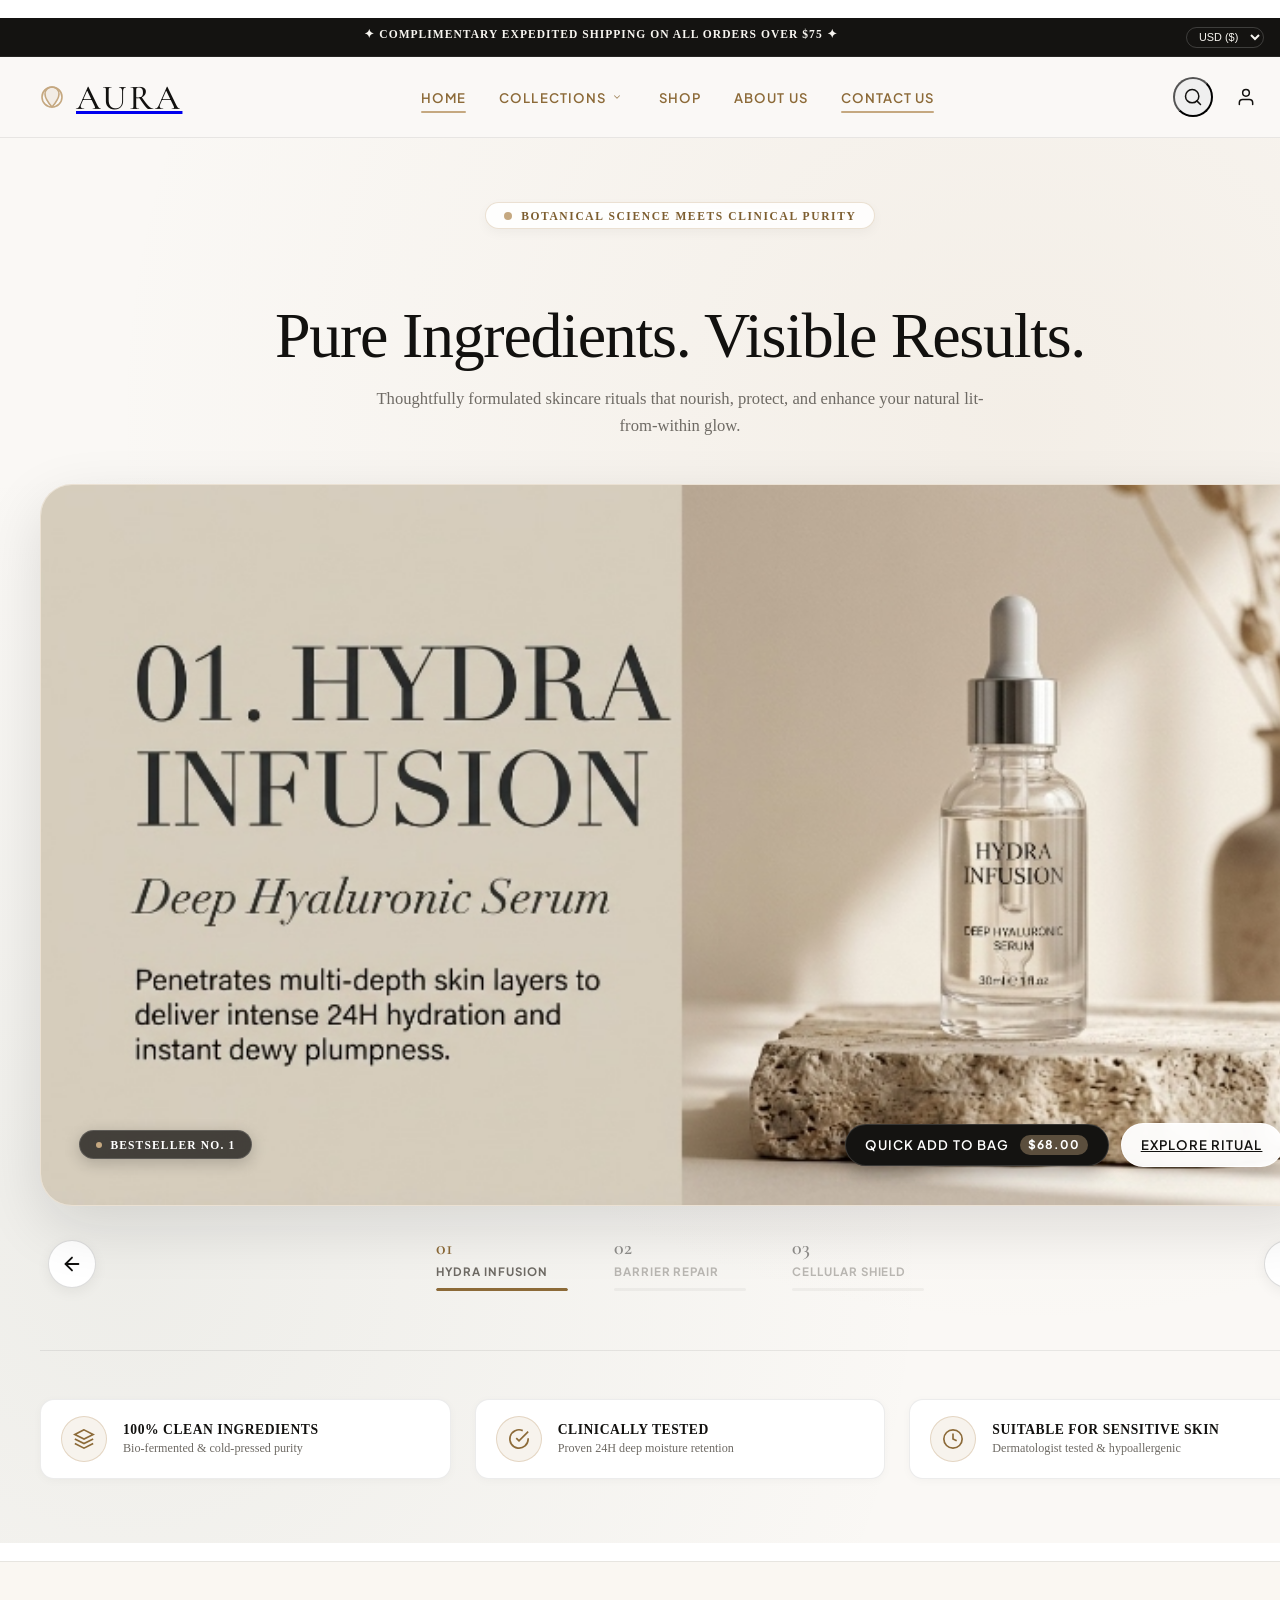
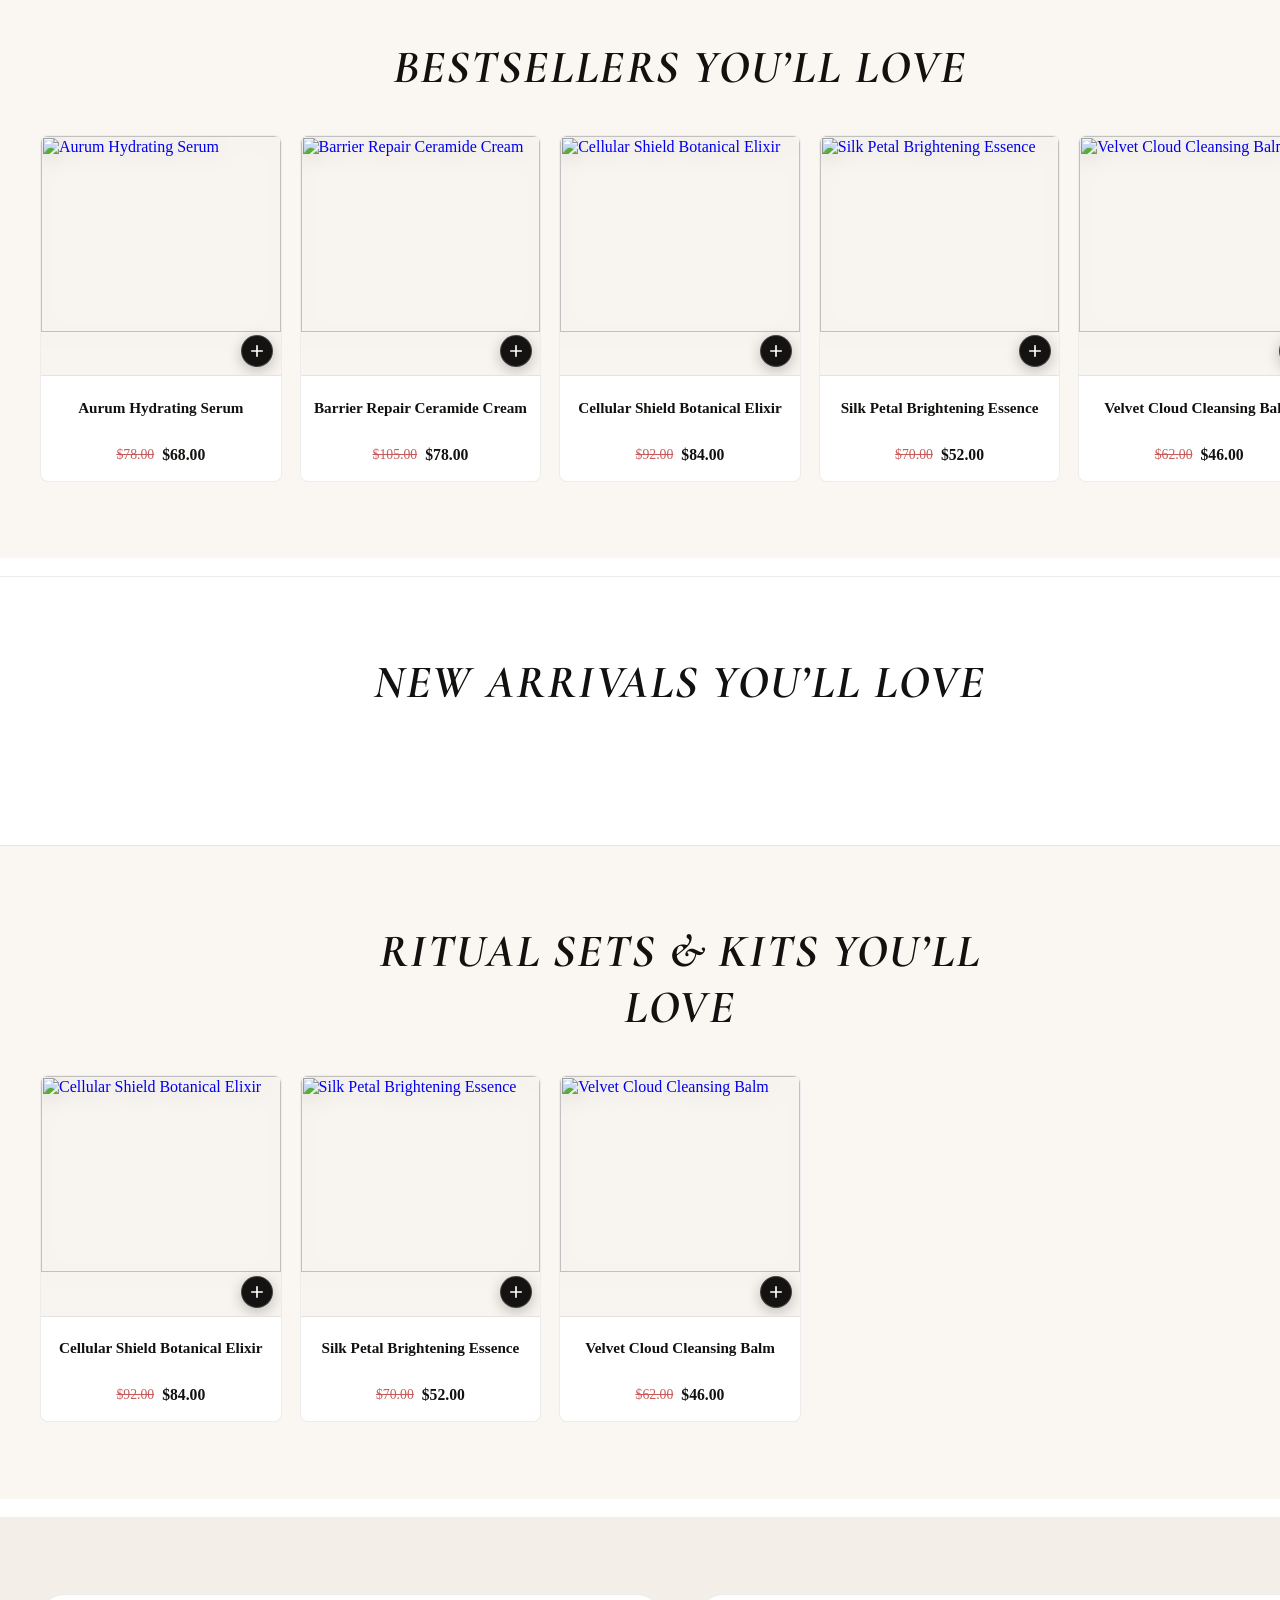
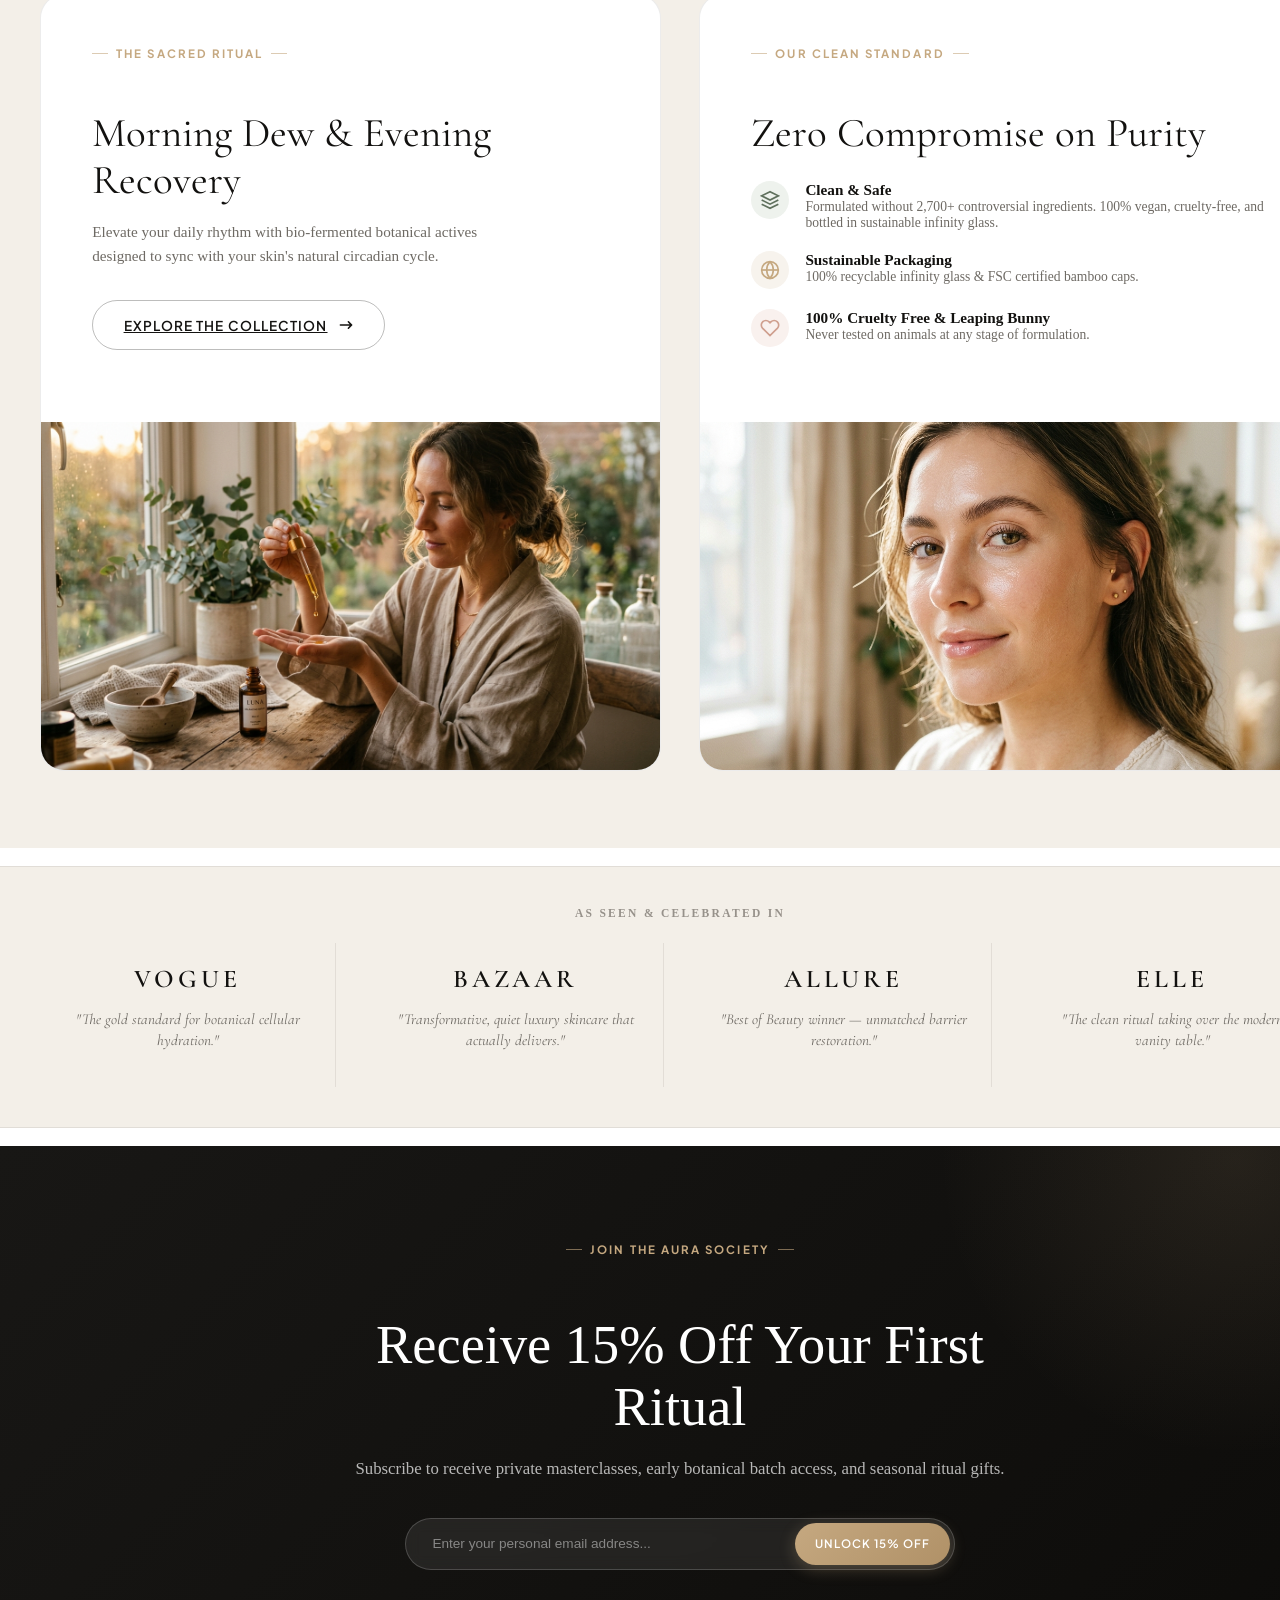
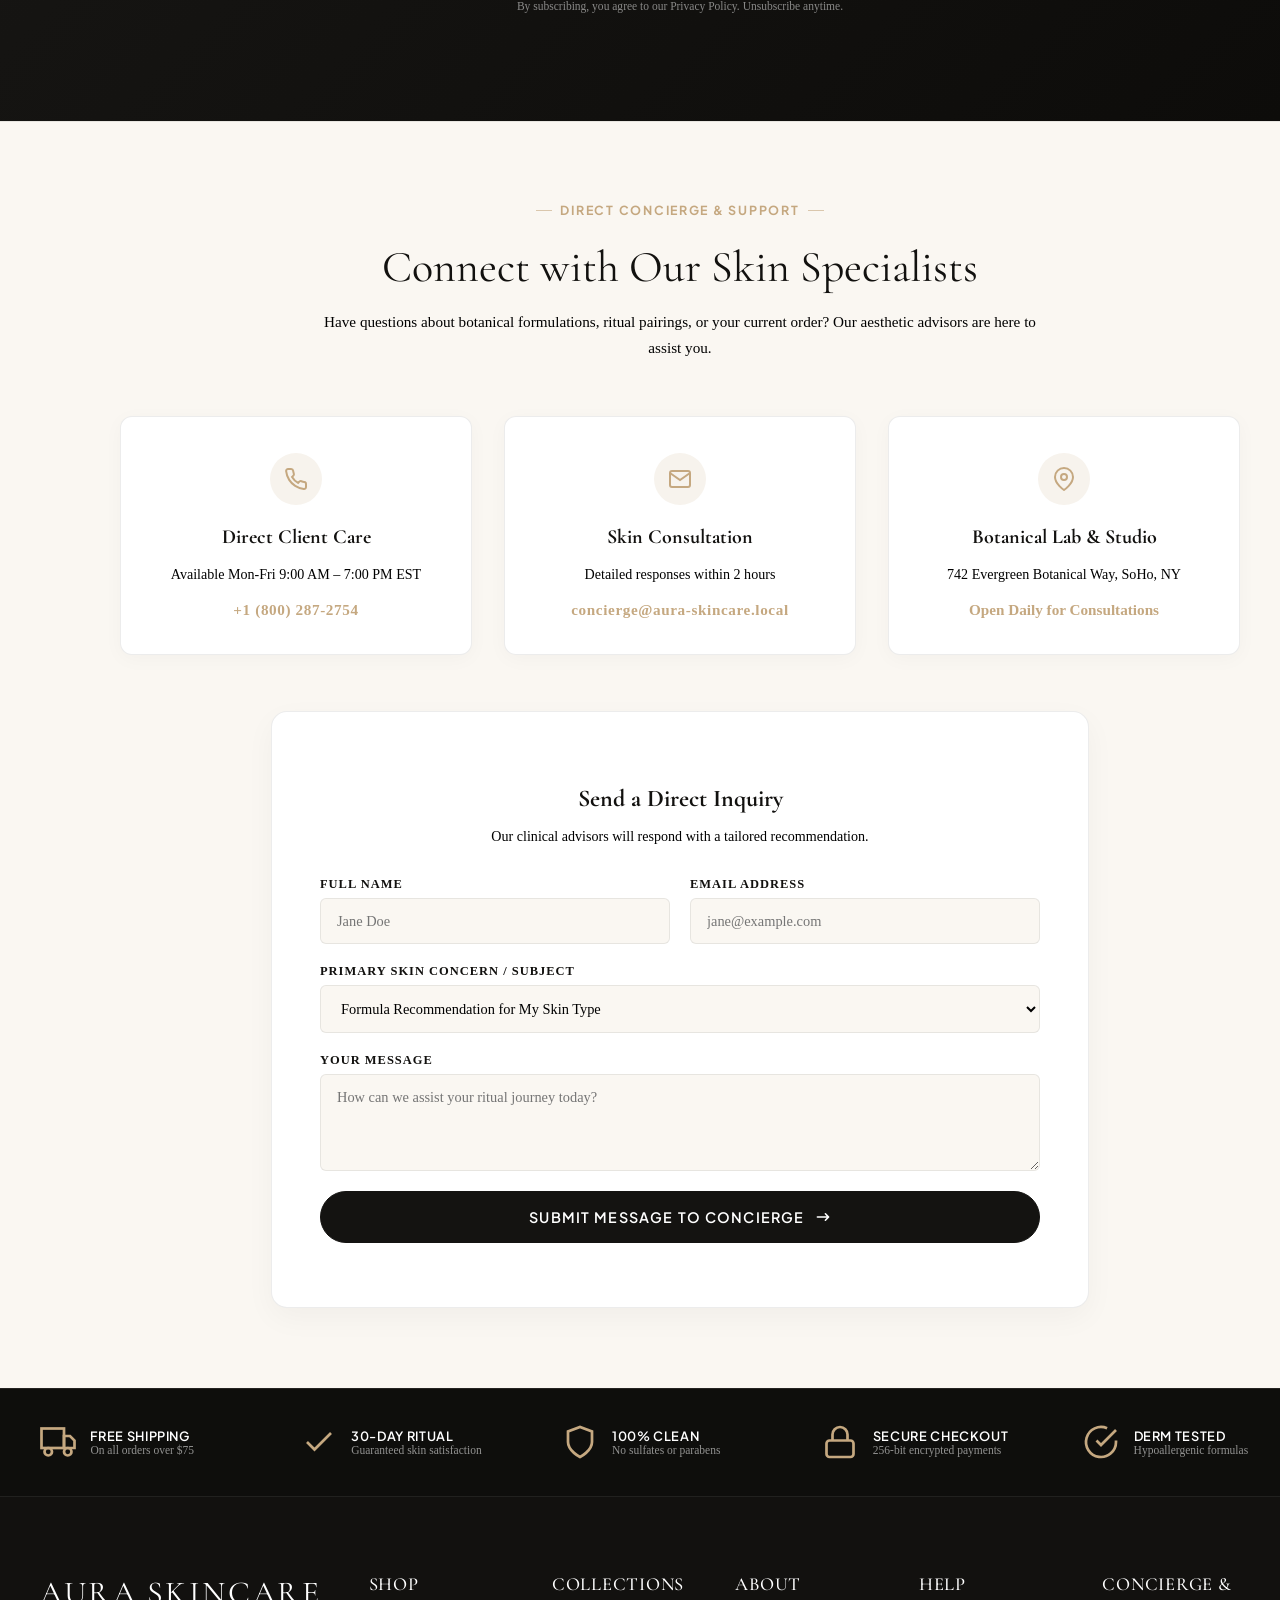
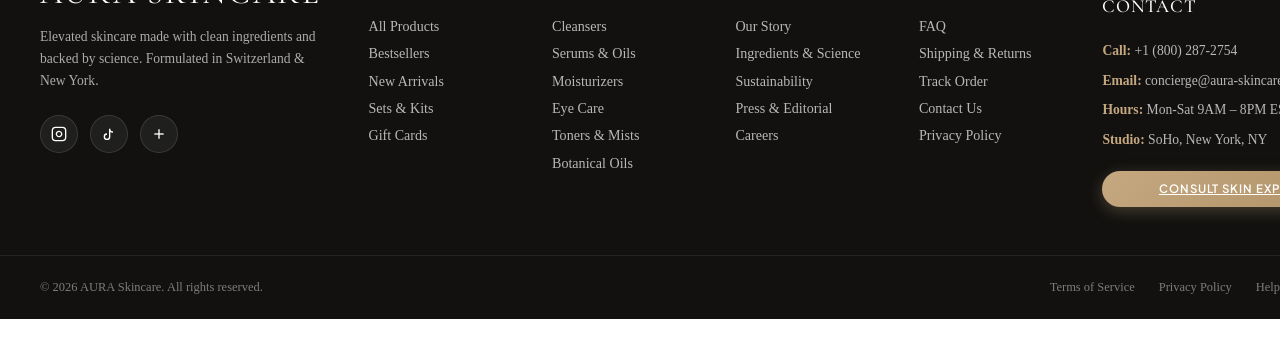
==== index.html @ 9abcf07b "Remove category pills strip from homepage completely" ====
﻿﻿﻿﻿<!DOCTYPE html>
<html lang="en-US">
<head>
	<meta charset="UTF-8" />
	<meta name="viewport" content="width=device-width, initial-scale=1.0" />
	<link rel="preconnect" href="https://fonts.googleapis.com" />
	<link rel="preconnect" href="https://fonts.gstatic.com" crossorigin />
	<title>AURA SKINCARE &#8211; Pure Ingredients. Visible Results. Luxury Botanical Rituals</title>
<meta name='robots' content='max-image-preview:large' />
<link rel='dns-prefetch' href='//fonts.googleapis.com' />
<link rel="alternate" type="application/rss+xml" title="AURA SKINCARE &raquo; Feed" href="index.htmlfeed/" />
<link rel="alternate" type="application/rss+xml" title="AURA SKINCARE &raquo; Comments Feed" href="index.htmlcomments/feed/" />
<link rel="alternate" title="oEmbed (JSON)" type="application/json+oembed" href="index.htmlwp-json/oembed/1.0/embed?url=http%3A%2F%2Frayyancosmetic.local%2F" />
<link rel="alternate" title="oEmbed (XML)" type="text/xml+oembed" href="index.htmlwp-json/oembed/1.0/embed?url=http%3A%2F%2Frayyancosmetic.local%2F&#038;format=xml" />
<style id="wp-img-auto-sizes-contain-inline-css">
img:is([sizes=auto i],[sizes^="auto," i]){contain-intrinsic-size:3000px 1500px}
/*# sourceURL=wp-img-auto-sizes-contain-inline-css */
</style>
<style id="wp-emoji-styles-inline-css">

	img.wp-smiley, img.emoji {
		display: inline !important;
		border: none !important;
		box-shadow: none !important;
		height: 1em !important;
		width: 1em !important;
		margin: 0 0.07em !important;
		vertical-align: -0.1em !important;
		background: none !important;
		padding: 0 !important;
	}
/*# sourceURL=wp-emoji-styles-inline-css */
</style>
<style id="wp-block-library-inline-css">
:root{--wp-block-synced-color:#7a00df;--wp-block-synced-color--rgb:122,0,223;--wp-bound-block-color:var(--wp-block-synced-color);--wp-editor-canvas-background:#ddd;--wp-admin-theme-color:#007cba;--wp-admin-theme-color--rgb:0,124,186;--wp-admin-theme-color-darker-10:#006ba1;--wp-admin-theme-color-darker-10--rgb:0,107,160.5;--wp-admin-theme-color-darker-20:#005a87;--wp-admin-theme-color-darker-20--rgb:0,90,135;--wp-admin-border-width-focus:2px}@media (min-resolution:192dpi){:root{--wp-admin-border-width-focus:1.5px}}.wp-element-button{cursor:pointer}:root .has-very-light-gray-background-color{background-color:#eee}:root .has-very-dark-gray-background-color{background-color:#313131}:root .has-very-light-gray-color{color:#eee}:root .has-very-dark-gray-color{color:#313131}:root .has-vivid-green-cyan-to-vivid-cyan-blue-gradient-background{background:linear-gradient(135deg,#00d084,#0693e3)}:root .has-purple-crush-gradient-background{background:linear-gradient(135deg,#34e2e4,#4721fb 50%,#ab1dfe)}:root .has-hazy-dawn-gradient-background{background:linear-gradient(135deg,#faaca8,#dad0ec)}:root .has-subdued-olive-gradient-background{background:linear-gradient(135deg,#fafae1,#67a671)}:root .has-atomic-cream-gradient-background{background:linear-gradient(135deg,#fdd79a,#004a59)}:root .has-nightshade-gradient-background{background:linear-gradient(135deg,#330968,#31cdcf)}:root .has-midnight-gradient-background{background:linear-gradient(135deg,#020381,#2874fc)}:root{--wp--preset--font-size--normal:16px;--wp--preset--font-size--huge:42px}.has-regular-font-size{font-size:1em}.has-larger-font-size{font-size:2.625em}.has-normal-font-size{font-size:var(--wp--preset--font-size--normal)}.has-huge-font-size{font-size:var(--wp--preset--font-size--huge)}:root .has-text-align-center{text-align:center}:root .has-text-align-left{text-align:left}:root .has-text-align-right{text-align:right}.has-fit-text{white-space:nowrap!important}#end-resizable-editor-section{display:none}.aligncenter{clear:both}.items-justified-left{justify-content:flex-start}.items-justified-center{justify-content:center}.items-justified-right{justify-content:flex-end}.items-justified-space-between{justify-content:space-between}.screen-reader-text{word-wrap:normal!important;border:0;clip-path:inset(50%);height:1px;margin:-1px;overflow:hidden;padding:0;position:absolute;width:1px;word-break:normal!important}.screen-reader-text:focus{background-color:#ddd;clip-path:none;color:#444;display:block;font-size:1em;height:auto;left:5px;line-height:normal;padding:15px 23px 14px;text-decoration:none;top:5px;width:auto;z-index:100000}html :where(.has-border-color){border-style:solid}html :where([style^=border-color],[style*=";border-color"],[style*="; border-color"]){border-style:solid}html :where([style^=border-top-color],[style*=";border-top-color"],[style*="; border-top-color"]){border-top-style:solid}html :where([style^=border-right-color],[style*=";border-right-color"],[style*="; border-right-color"]){border-right-style:solid}html :where([style^=border-bottom-color],[style*=";border-bottom-color"],[style*="; border-bottom-color"]){border-bottom-style:solid}html :where([style^=border-left-color],[style*=";border-left-color"],[style*="; border-left-color"]){border-left-style:solid}html :where([style^=border-width],[style*=";border-width"],[style*="; border-width"]){border-style:solid}html :where([style^=border-top-width],[style*=";border-top-width"],[style*="; border-top-width"]){border-top-style:solid}html :where([style^=border-right-width],[style*=";border-right-width"],[style*="; border-right-width"]){border-right-style:solid}html :where([style^=border-bottom-width],[style*=";border-bottom-width"],[style*="; border-bottom-width"]){border-bottom-style:solid}html :where([style^=border-left-width],[style*=";border-left-width"],[style*="; border-left-width"]){border-left-style:solid}html :where(img[class*=wp-image-]){height:auto;max-width:100%}:where(figure){margin:0 0 1em}html :where(.is-position-sticky){--wp-admin--admin-bar--position-offset:var(--wp-admin--admin-bar--height,0px)}@media screen and (max-width:600px){html :where(.is-position-sticky){--wp-admin--admin-bar--position-offset:0px}}

/*# sourceURL=/wp-includes/css/dist/block-library/common.min.css */
</style>
<style id="classic-theme-styles-inline-css">
/*! This file is auto-generated */
.wp-block-button__link{color:#fff;background-color:#32373c;border-radius:9999px;box-shadow:none;text-decoration:none;padding:calc(.667em + 2px) calc(1.333em + 2px);font-size:1.125em}.wp-block-file__button{background:#32373c;color:#fff;text-decoration:none}
/*# sourceURL=/wp-includes/css/classic-themes.min.css */
</style>

<link rel='stylesheet' id='wc-blocks-style-css' href='index.htmlwp-content/plugins/woocommerce/assets/client/blocks/wc-blocks.css?ver=wc-11.0.1' media='all' />

<style id="global-styles-inline-css">
:root{--wp--preset--aspect-ratio--square: 1;--wp--preset--aspect-ratio--4-3: 4/3;--wp--preset--aspect-ratio--3-4: 3/4;--wp--preset--aspect-ratio--3-2: 3/2;--wp--preset--aspect-ratio--2-3: 2/3;--wp--preset--aspect-ratio--16-9: 16/9;--wp--preset--aspect-ratio--9-16: 9/16;--wp--preset--color--black: #000000;--wp--preset--color--cyan-bluish-gray: #abb8c3;--wp--preset--color--white: #ffffff;--wp--preset--color--pale-pink: #f78da7;--wp--preset--color--vivid-red: #cf2e2e;--wp--preset--color--luminous-vivid-orange: #ff6900;--wp--preset--color--luminous-vivid-amber: #fcb900;--wp--preset--color--light-green-cyan: #7bdcb5;--wp--preset--color--vivid-green-cyan: #00d084;--wp--preset--color--pale-cyan-blue: #8ed1fc;--wp--preset--color--vivid-cyan-blue: #0693e3;--wp--preset--color--vivid-purple: #9b51e0;--wp--preset--gradient--vivid-cyan-blue-to-vivid-purple: linear-gradient(135deg,rgb(6,147,227) 0%,rgb(155,81,224) 100%);--wp--preset--gradient--light-green-cyan-to-vivid-green-cyan: linear-gradient(135deg,rgb(122,220,180) 0%,rgb(0,208,130) 100%);--wp--preset--gradient--luminous-vivid-amber-to-luminous-vivid-orange: linear-gradient(135deg,rgb(252,185,0) 0%,rgb(255,105,0) 100%);--wp--preset--gradient--luminous-vivid-orange-to-vivid-red: linear-gradient(135deg,rgb(255,105,0) 0%,rgb(207,46,46) 100%);--wp--preset--gradient--very-light-gray-to-cyan-bluish-gray: linear-gradient(135deg,rgb(238,238,238) 0%,rgb(169,184,195) 100%);--wp--preset--gradient--cool-to-warm-spectrum: linear-gradient(135deg,rgb(74,234,220) 0%,rgb(151,120,209) 20%,rgb(207,42,186) 40%,rgb(238,44,130) 60%,rgb(251,105,98) 80%,rgb(254,248,76) 100%);--wp--preset--gradient--blush-light-purple: linear-gradient(135deg,rgb(255,206,236) 0%,rgb(152,150,240) 100%);--wp--preset--gradient--blush-bordeaux: linear-gradient(135deg,rgb(254,205,165) 0%,rgb(254,45,45) 50%,rgb(107,0,62) 100%);--wp--preset--gradient--luminous-dusk: linear-gradient(135deg,rgb(255,203,112) 0%,rgb(199,81,192) 50%,rgb(65,88,208) 100%);--wp--preset--gradient--pale-ocean: linear-gradient(135deg,rgb(255,245,203) 0%,rgb(182,227,212) 50%,rgb(51,167,181) 100%);--wp--preset--gradient--electric-grass: linear-gradient(135deg,rgb(202,248,128) 0%,rgb(113,206,126) 100%);--wp--preset--gradient--midnight: linear-gradient(135deg,rgb(2,3,129) 0%,rgb(40,116,252) 100%);--wp--preset--font-size--small: 13px;--wp--preset--font-size--medium: 20px;--wp--preset--font-size--large: 36px;--wp--preset--font-size--x-large: 42px;--wp--preset--spacing--20: 0.44rem;--wp--preset--spacing--30: 0.67rem;--wp--preset--spacing--40: 1rem;--wp--preset--spacing--50: 1.5rem;--wp--preset--spacing--60: 2.25rem;--wp--preset--spacing--70: 3.38rem;--wp--preset--spacing--80: 5.06rem;--wp--preset--shadow--natural: 6px 6px 9px rgba(0, 0, 0, 0.2);--wp--preset--shadow--deep: 12px 12px 50px rgba(0, 0, 0, 0.4);--wp--preset--shadow--sharp: 6px 6px 0px rgba(0, 0, 0, 0.2);--wp--preset--shadow--outlined: 6px 6px 0px -3px rgb(255, 255, 255), 6px 6px rgb(0, 0, 0);--wp--preset--shadow--crisp: 6px 6px 0px rgb(0, 0, 0);}.wp-block-button{--wp--preset--dimension--25: 25%;--wp--preset--dimension--50: 50%;--wp--preset--dimension--75: 75%;--wp--preset--dimension--100: 100%;}:where(body) { margin: 0; }:where(.is-layout-flex){gap: 0.5em;}:where(.is-layout-grid){gap: 0.5em;}body .is-layout-flex{display: flex;}.is-layout-flex{flex-wrap: wrap;align-items: center;}.is-layout-flex > :is(*, div){margin: 0;}body .is-layout-grid{display: grid;}.is-layout-grid > :is(*, div){margin: 0;}body{padding-top: 0px;padding-right: 0px;padding-bottom: 0px;padding-left: 0px;}:root :where(.wp-element-button, .wp-block-button__link){background-color: #32373c;border-width: 0;color: #fff;font-family: inherit;font-size: inherit;font-style: inherit;font-weight: inherit;letter-spacing: inherit;line-height: inherit;padding-top: calc(0.667em + 2px);padding-right: calc(1.333em + 2px);padding-bottom: calc(0.667em + 2px);padding-left: calc(1.333em + 2px);text-decoration: none;text-transform: inherit;}.has-black-color{color: var(--wp--preset--color--black) !important;}.has-cyan-bluish-gray-color{color: var(--wp--preset--color--cyan-bluish-gray) !important;}.has-white-color{color: var(--wp--preset--color--white) !important;}.has-pale-pink-color{color: var(--wp--preset--color--pale-pink) !important;}.has-vivid-red-color{color: var(--wp--preset--color--vivid-red) !important;}.has-luminous-vivid-orange-color{color: var(--wp--preset--color--luminous-vivid-orange) !important;}.has-luminous-vivid-amber-color{color: var(--wp--preset--color--luminous-vivid-amber) !important;}.has-light-green-cyan-color{color: var(--wp--preset--color--light-green-cyan) !important;}.has-vivid-green-cyan-color{color: var(--wp--preset--color--vivid-green-cyan) !important;}.has-pale-cyan-blue-color{color: var(--wp--preset--color--pale-cyan-blue) !important;}.has-vivid-cyan-blue-color{color: var(--wp--preset--color--vivid-cyan-blue) !important;}.has-vivid-purple-color{color: var(--wp--preset--color--vivid-purple) !important;}.has-black-background-color{background-color: var(--wp--preset--color--black) !important;}.has-cyan-bluish-gray-background-color{background-color: var(--wp--preset--color--cyan-bluish-gray) !important;}.has-white-background-color{background-color: var(--wp--preset--color--white) !important;}.has-pale-pink-background-color{background-color: var(--wp--preset--color--pale-pink) !important;}.has-vivid-red-background-color{background-color: var(--wp--preset--color--vivid-red) !important;}.has-luminous-vivid-orange-background-color{background-color: var(--wp--preset--color--luminous-vivid-orange) !important;}.has-luminous-vivid-amber-background-color{background-color: var(--wp--preset--color--luminous-vivid-amber) !important;}.has-light-green-cyan-background-color{background-color: var(--wp--preset--color--light-green-cyan) !important;}.has-vivid-green-cyan-background-color{background-color: var(--wp--preset--color--vivid-green-cyan) !important;}.has-pale-cyan-blue-background-color{background-color: var(--wp--preset--color--pale-cyan-blue) !important;}.has-vivid-cyan-blue-background-color{background-color: var(--wp--preset--color--vivid-cyan-blue) !important;}.has-vivid-purple-background-color{background-color: var(--wp--preset--color--vivid-purple) !important;}.has-black-border-color{border-color: var(--wp--preset--color--black) !important;}.has-cyan-bluish-gray-border-color{border-color: var(--wp--preset--color--cyan-bluish-gray) !important;}.has-white-border-color{border-color: var(--wp--preset--color--white) !important;}.has-pale-pink-border-color{border-color: var(--wp--preset--color--pale-pink) !important;}.has-vivid-red-border-color{border-color: var(--wp--preset--color--vivid-red) !important;}.has-luminous-vivid-orange-border-color{border-color: var(--wp--preset--color--luminous-vivid-orange) !important;}.has-luminous-vivid-amber-border-color{border-color: var(--wp--preset--color--luminous-vivid-amber) !important;}.has-light-green-cyan-border-color{border-color: var(--wp--preset--color--light-green-cyan) !important;}.has-vivid-green-cyan-border-color{border-color: var(--wp--preset--color--vivid-green-cyan) !important;}.has-pale-cyan-blue-border-color{border-color: var(--wp--preset--color--pale-cyan-blue) !important;}.has-vivid-cyan-blue-border-color{border-color: var(--wp--preset--color--vivid-cyan-blue) !important;}.has-vivid-purple-border-color{border-color: var(--wp--preset--color--vivid-purple) !important;}.has-vivid-cyan-blue-to-vivid-purple-gradient-background{background: var(--wp--preset--gradient--vivid-cyan-blue-to-vivid-purple) !important;}.has-light-green-cyan-to-vivid-green-cyan-gradient-background{background: var(--wp--preset--gradient--light-green-cyan-to-vivid-green-cyan) !important;}.has-luminous-vivid-amber-to-luminous-vivid-orange-gradient-background{background: var(--wp--preset--gradient--luminous-vivid-amber-to-luminous-vivid-orange) !important;}.has-luminous-vivid-orange-to-vivid-red-gradient-background{background: var(--wp--preset--gradient--luminous-vivid-orange-to-vivid-red) !important;}.has-very-light-gray-to-cyan-bluish-gray-gradient-background{background: var(--wp--preset--gradient--very-light-gray-to-cyan-bluish-gray) !important;}.has-cool-to-warm-spectrum-gradient-background{background: var(--wp--preset--gradient--cool-to-warm-spectrum) !important;}.has-blush-light-purple-gradient-background{background: var(--wp--preset--gradient--blush-light-purple) !important;}.has-blush-bordeaux-gradient-background{background: var(--wp--preset--gradient--blush-bordeaux) !important;}.has-luminous-dusk-gradient-background{background: var(--wp--preset--gradient--luminous-dusk) !important;}.has-pale-ocean-gradient-background{background: var(--wp--preset--gradient--pale-ocean) !important;}.has-electric-grass-gradient-background{background: var(--wp--preset--gradient--electric-grass) !important;}.has-midnight-gradient-background{background: var(--wp--preset--gradient--midnight) !important;}.has-small-font-size{font-size: var(--wp--preset--font-size--small) !important;}.has-medium-font-size{font-size: var(--wp--preset--font-size--medium) !important;}.has-large-font-size{font-size: var(--wp--preset--font-size--large) !important;}.has-x-large-font-size{font-size: var(--wp--preset--font-size--x-large) !important;}
/*# sourceURL=global-styles-inline-css */
</style>

<link rel='stylesheet' id='woocommerce-layout-css' href='index.htmlwp-content/plugins/woocommerce/assets/css/woocommerce-layout.css?ver=11.0.1' media='all' />
<link rel='stylesheet' id='woocommerce-smallscreen-css' href='index.htmlwp-content/plugins/woocommerce/assets/css/woocommerce-smallscreen.css?ver=11.0.1' media='only screen and (max-width: 768px)' />
<link rel='stylesheet' id='woocommerce-general-css' href='index.htmlwp-content/plugins/woocommerce/assets/css/woocommerce.css?ver=11.0.1' media='all' />
<style id="woocommerce-inline-inline-css">
.woocommerce form .form-row .required { visibility: visible; }
/*# sourceURL=woocommerce-inline-inline-css */
</style>
<link rel='stylesheet' id='aura-google-fonts-css' href='https://fonts.googleapis.com/css2?family=Cormorant+Garamond:ital,wght@0,300;0,400;0,500;0,600;1,400;1,600&#038;family=Plus+Jakarta+Sans:wght@300;400;500;600;700&#038;display=swap' media='all' />
<link rel='stylesheet' id='aura-core-styles-css' href='assets/css/core.css?ver=1.2.8' media='all' />
<link rel='stylesheet' id='aura-hero-banner-css' href='assets/css/hero-banner.css?ver=1.2.8' media='all' />
<link rel='stylesheet' id='aura-product-grid-css' href='assets/css/product-grid.css?ver=1.2.8' media='all' />
<link rel='stylesheet' id='aura-cart-drawer-css' href='assets/css/cart-drawer.css?ver=1.2.8' media='all' />
<link rel='stylesheet' id='aura-product-detail-css' href='assets/css/product-detail.css?ver=1.2.8' media='all' />
<link rel='stylesheet' id='aura-checkout-css' href='assets/css/checkout.css?ver=1.2.8' media='all' />
<link rel='stylesheet' id='aura-shop-css' href='assets/css/shop.css?ver=1.2.8' media='all' />
<link rel='stylesheet' id='aura-about-css' href='assets/css/about.css?ver=1.2.8' media='all' />
<link rel='stylesheet' id='aura-main-style-css' href='index.htmlwp-content/themes/aura-skincare/style.css?ver=1.2.8' media='all' />
<script id="jquery-core-js" src="index.htmlwp-includes/js/jquery/jquery.min.js?ver=3.7.1"></script>
<script id="jquery-migrate-js" src="index.htmlwp-includes/js/jquery/jquery-migrate.min.js?ver=3.4.1"></script>
<script data-wp-strategy="defer" defer id="wc-jquery-blockui-js" src="index.htmlwp-content/plugins/woocommerce/assets/js/jquery-blockui/jquery.blockUI.min.js?ver=2.7.0-wc.11.0.1"></script>
<script id="wc-add-to-cart-js-extra">
var wc_add_to_cart_params = {"ajax_url":"/wp-admin/admin-ajax.php","wc_ajax_url":"/?wc-ajax=%%endpoint%%","i18n_view_cart":"View cart","cart_url":"index.htmlcart/","is_cart":"","cart_redirect_after_add":"no"};
//# sourceURL=wc-add-to-cart-js-extra
</script>
<script data-wp-strategy="defer" defer id="wc-add-to-cart-js" src="index.htmlwp-content/plugins/woocommerce/assets/js/frontend/add-to-cart.min.js?ver=11.0.1"></script>
<script data-wp-strategy="defer" defer id="wc-js-cookie-js" src="index.htmlwp-content/plugins/woocommerce/assets/js/js-cookie/js.cookie.min.js?ver=2.1.4-wc.11.0.1"></script>
<script id="woocommerce-js-extra">
var woocommerce_params = {"ajax_url":"/wp-admin/admin-ajax.php","wc_ajax_url":"/?wc-ajax=%%endpoint%%","i18n_password_show":"Show password","i18n_password_hide":"Hide password"};
//# sourceURL=woocommerce-js-extra
</script>
<script data-wp-strategy="defer" defer id="woocommerce-js" src="index.htmlwp-content/plugins/woocommerce/assets/js/frontend/woocommerce.min.js?ver=11.0.1"></script>
<link rel="https://api.w.org/" href="index.htmlwp-json/" /><link rel="alternate" title="JSON" type="application/json" href="index.htmlwp-json/wp/v2/pages/6" /><link rel="EditURI" type="application/rsd+xml" title="RSD" href="index.htmlxmlrpc.php?rsd" />
<meta name="generator" content="WordPress 7.1" />
<meta name="generator" content="WooCommerce 11.0.1" />
<link rel="canonical" href="index.html" />
<link rel='shortlink' href='index.html' />
	<noscript><style>.woocommerce-product-gallery{ opacity: 1 !important; }</style></noscript>
	</head>
<body class="home wp-singular page-template page-template-page-templates page-template-template-agency-home page-template-page-templatestemplate-agency-home-php page page-id-6 wp-embed-responsive wp-theme-aura-skincare theme-aura-skincare woocommerce-no-js aura-luxury-theme has-announcement-bar">

<a class="skip-link screen-reader-text" href="#main-content">Skip to content</a>

<header id="masthead" class="site-header" role="banner">
	
<div class="announcement-bar" role="region" aria-label="Announcements">
	<div class="announcement-inner">
		<div class="announcement-ticker">
			<div class="ticker-item active">✦ COMPLIMENTARY EXPEDITED SHIPPING ON ALL ORDERS OVER $75 ✦</div>
							<div class="ticker-item">RECEIVE A DELUXE 3-PIECE RITUAL SET WITH ANY ORDER OVER $120</div>
					</div>

		<div class="announcement-tools">
			<label for="aura-currency-picker" class="screen-reader-text">Select Currency</label>
			<select id="aura-currency-picker" class="currency-picker" aria-label="Currency Selector">
				<option value="USD">USD ($)</option>
				<option value="EUR">EUR (€)</option>
				<option value="GBP">GBP (£)</option>
				<option value="CAD">CAD ($)</option>
				<option value="AUD">AUD ($)</option>
			</select>
		</div>
	</div>
</div>
	
<div class="site-nav-wrapper">
	<div class="aura-container-wide">
		<div class="site-nav-inner">
			
			<!-- Mobile Hamburger Toggle -->
			<button class="mobile-menu-toggle" aria-label="Toggle Menu" aria-expanded="false">
				<svg viewBox="0 0 24 24" width="24" height="24" fill="none" stroke="currentColor" stroke-width="2" stroke-linecap="round">
					<line x1="3" y1="6" x2="21" y2="6"></line>
					<line x1="3" y1="12" x2="21" y2="12"></line>
					<line x1="3" y1="18" x2="21" y2="18"></line>
				</svg>
			</button>

			<!-- Site Branding / Logo -->
			<div class="site-branding">
									<a href="index.html" class="site-logo-link" rel="home">
						<svg class="site-logo-mark" viewBox="0 0 24 24" fill="none" stroke="currentColor" stroke-width="1.6">
							<circle cx="12" cy="12" r="10" />
							<path d="M12 2a7 7 0 0 1 7 7c0 5-7 13-7 13S5 14 5 9a7 7 0 0 1 7-7z" fill="currentColor" fill-opacity="0.15" />
						</svg>
						<span class="site-logo-text">Aura</span>
					</a>
							</div>

			<!-- Primary Desktop Navigation -->
			<nav class="site-navigation" aria-label="Primary Menu">
				<ul id="menu-primary-navigation-menu" class="primary-menu"><li id="menu-item-149" class="menu-item menu-item-type-custom menu-item-object-custom current-menu-item current_page_item menu-item-home menu-item-149"><a href="index.html" aria-current="page">Home</a></li>
<li id="menu-item-150" class="menu-item menu-item-type-custom menu-item-object-custom current-menu-item current_page_item menu-item-home current-menu-ancestor current-menu-parent menu-item-has-children menu-item-150"><a href="index.html#categories" aria-current="page">Collections <svg class="dropdown-chevron" viewBox="0 0 24 24" fill="none" stroke="currentColor" stroke-width="2.5" stroke-linecap="round" stroke-linejoin="round" width="12" height="12"><polyline points="6 9 12 15 18 9"></polyline></svg></a>
<ul class="sub-menu">
	<li id="menu-item-151" class="menu-item menu-item-type-custom menu-item-object-custom current-menu-item current_page_item menu-item-home menu-item-151"><a href="index.html#categories" aria-current="page">All Categories</a></li>
	<li id="menu-item-152" class="menu-item menu-item-type-custom menu-item-object-custom current-menu-item current_page_item menu-item-home menu-item-152"><a href="index.html#categories" aria-current="page">Cleansers</a></li>
	<li id="menu-item-153" class="menu-item menu-item-type-custom menu-item-object-custom current-menu-item current_page_item menu-item-home menu-item-153"><a href="index.html#categories" aria-current="page">Serums &amp; Oils</a></li>
	<li id="menu-item-154" class="menu-item menu-item-type-custom menu-item-object-custom current-menu-item current_page_item menu-item-home menu-item-154"><a href="index.html#categories" aria-current="page">Moisturizers</a></li>
	<li id="menu-item-155" class="menu-item menu-item-type-custom menu-item-object-custom current-menu-item current_page_item menu-item-home menu-item-155"><a href="index.html#categories" aria-current="page">Eye Care</a></li>
	<li id="menu-item-156" class="menu-item menu-item-type-custom menu-item-object-custom current-menu-item current_page_item menu-item-home menu-item-156"><a href="index.html#categories" aria-current="page">Toners &amp; Mists</a></li>
	<li id="menu-item-157" class="menu-item menu-item-type-custom menu-item-object-custom current-menu-item current_page_item menu-item-home menu-item-157"><a href="index.html#categories" aria-current="page">Sun Protection</a></li>
	<li id="menu-item-158" class="menu-item menu-item-type-custom menu-item-object-custom current-menu-item current_page_item menu-item-home menu-item-158"><a href="index.html#categories" aria-current="page">Botanical Oils</a></li>
</ul>
</li>
<li id="menu-item-159" class="menu-item menu-item-type-custom menu-item-object-custom menu-item-159"><a href="shop.html">Shop</a></li>
<li id="menu-item-160" class="menu-item menu-item-type-custom menu-item-object-custom menu-item-160"><a href="about-us.html">About Us</a></li>
<li id="menu-item-161" class="menu-item menu-item-type-custom menu-item-object-custom current-menu-item current_page_item menu-item-home menu-item-161"><a href="index.html#contact" aria-current="page">Contact Us</a></li>
</ul>			</nav>

			<!-- Utility Actions: Search, Account, Bag -->
			<div class="nav-actions">
				<!-- Search Trigger -->
				<button class="nav-action-btn nav-action-search" data-search-toggle="true" aria-label="Search rituals">
					<svg viewBox="0 0 24 24" fill="none" stroke="currentColor" stroke-width="1.8" stroke-linecap="round" stroke-linejoin="round">
						<circle cx="11" cy="11" r="8"></circle>
						<line x1="21" y1="21" x2="16.65" y2="16.65"></line>
					</svg>
				</button>

				<!-- Customer Account -->
				<a href="index.htmlmy-account/" class="nav-action-btn nav-action-account" aria-label="My Account">
					<svg viewBox="0 0 24 24" fill="none" stroke="currentColor" stroke-width="1.8" stroke-linecap="round" stroke-linejoin="round">
						<path d="M20 21v-2a4 4 0 0 0-4-4H8a4 4 0 0 0-4 4v2"></path>
						<circle cx="12" cy="7" r="4"></circle>
					</svg>
				</a>

				<!-- Offcanvas Bag / Cart Trigger -->
				<button class="nav-action-btn nav-action-bag" data-cart-toggle="true" aria-label="Open Ritual Bag">
					<svg viewBox="0 0 24 24" fill="none" stroke="currentColor" stroke-width="1.8" stroke-linecap="round" stroke-linejoin="round">
						<path d="M6 2L3 6v14a2 2 0 0 0 2 2h14a2 2 0 0 0 2-2V6l-3-4z"></path>
						<line x1="3" y1="6" x2="21" y2="6"></line>
						<path d="M16 10a4 4 0 0 1-8 0"></path>
					</svg>
					<span class="aura-cart-count-badge ">
						0					</span>
				</button>
			</div>

		</div>
	</div>
</div>
</header>

<main id="main-content" class="site-main" role="main">

	<!-- 1. Split Editorial Hero Showcase -->
	
<section class="hero-editorial-section" aria-label="Hero Showcase Slider">
	<div class="aura-container-wide">

		<!-- Top Hero Header -->
				<div class="hero-top-bar">
							<div class="hero-badge-strip">
					<span class="badge-dot" aria-hidden="true"></span>
					<span>Botanical Science Meets Clinical Purity</span>
				</div>
						<div class="hero-header-content">
				<h1 class="hero-main-title">
					Pure Ingredients. Visible Results.				</h1>
				<p class="hero-subtext">
					Thoughtfully formulated skincare rituals that nourish, protect, and enhance your natural lit-from-within glow.				</p>
			</div>
		</div>

		<!-- ── LUXURY INFINITE SLIDER WRAPPER ───────────────── -->
		<div class="aura-hero-slider-wrap" id="auraHeroSlider">
			
			<!-- Slider Viewport -->
			<div class="aura-hero-slider-viewport">
				<div class="aura-hero-slider-track" id="auraHeroTrack">
											<div class="aura-hero-slide" data-slide-index="0">
							<div class="hero-slide-card">
								<a href="product-detail.html?product=aurum-hydrating-serum" class="hero-slide-link" style="display:block; width:100%; height:100%;">
									<img 
										src="assets/images/hero-slide-1.png" 
										alt="01. HYDRA INFUSION — Deep Hyaluronic Serum" 
										class="hero-slide-img"
										loading="eager"
									>
								</a>
								
								<!-- Interactive Slide Overlay Elements -->
								<div class="hero-slide-overlay-info">
									<a href="product-detail.html?product=aurum-hydrating-serum" class="slide-overlay-pill" style="text-decoration:none;">
										<span class="pill-dot"></span>
										<span>Bestseller No. 1</span>
									</a>
									<div class="slide-overlay-actions">
										<button 
											type="button" 
											class="aura-btn aura-btn-primary aura-btn-sm hero-add-to-bag-btn" 
											onclick="event.stopPropagation();"
											data-add-to-cart="101"
											data-product-title="01. HYDRA INFUSION"
											data-product-price="68.00"
											data-product-img="assets/images/hero-slide-1.png"
											data-product-vol="Deep Hyaluronic Serum"
											aria-label="Add HYDRA INFUSION to bag"
										>
											<span>Quick Add to Bag</span>
											<span class="slide-price-tag">$68.00</span>
										</button>
										<a href="product-detail.html?product=aurum-hydrating-serum" class="aura-btn aura-btn-outline aura-btn-sm slide-explore-btn">
											<span>Explore Ritual</span>
										</a>
									</div>
								</div>

							</div>
						</div>
											<div class="aura-hero-slide" data-slide-index="1">
							<div class="hero-slide-card">
								<a href="product-detail.html?product=barrier-repair-cream" class="hero-slide-link" style="display:block; width:100%; height:100%;">
									<img 
										src="assets/images/hero-slide-2.png" 
										alt="02. BARRIER REPAIR — Rich Ceramide Cream" 
										class="hero-slide-img"
										loading="lazy"
									>
								</a>
								
								<!-- Interactive Slide Overlay Elements -->
								<div class="hero-slide-overlay-info">
									<a href="product-detail.html?product=barrier-repair-cream" class="slide-overlay-pill" style="text-decoration:none;">
										<span class="pill-dot"></span>
										<span>Clinical Barrier Defense</span>
									</a>
									<div class="slide-overlay-actions">
										<button 
											type="button" 
											class="aura-btn aura-btn-primary aura-btn-sm hero-add-to-bag-btn" 
											onclick="event.stopPropagation();"
											data-add-to-cart="104"
											data-product-title="02. BARRIER REPAIR"
											data-product-price="78.00"
											data-product-img="assets/images/hero-slide-2.png"
											data-product-vol="Rich Ceramide Cream"
											aria-label="Add BARRIER REPAIR to bag"
										>
											<span>Quick Add to Bag</span>
											<span class="slide-price-tag">$78.00</span>
										</button>
										<a href="product-detail.html?product=barrier-repair-cream" class="aura-btn aura-btn-outline aura-btn-sm slide-explore-btn">
											<span>Explore Ritual</span>
										</a>
									</div>
								</div>

							</div>
						</div>
											<div class="aura-hero-slide" data-slide-index="2">
							<div class="hero-slide-card">
								<a href="product-detail.html?product=cellular-shield-elixir" class="hero-slide-link" style="display:block; width:100%; height:100%;">
									<img 
										src="assets/images/hero-slide-3.png" 
										alt="03. CELLULAR SHIELD — Botanical Face Elixir" 
										class="hero-slide-img"
										loading="lazy"
									>
								</a>
								
								<!-- Interactive Slide Overlay Elements -->
								<div class="hero-slide-overlay-info">
									<a href="product-detail.html?product=cellular-shield-elixir" class="slide-overlay-pill" style="text-decoration:none;">
										<span class="pill-dot"></span>
										<span>Antioxidant Elixir</span>
									</a>
									<div class="slide-overlay-actions">
										<button 
											type="button" 
											class="aura-btn aura-btn-primary aura-btn-sm hero-add-to-bag-btn" 
											onclick="event.stopPropagation();"
											data-add-to-cart="103"
											data-product-title="03. CELLULAR SHIELD"
											data-product-price="84.00"
											data-product-img="assets/images/hero-slide-3.png"
											data-product-vol="Botanical Face Elixir"
											aria-label="Add CELLULAR SHIELD to bag"
										>
											<span>Quick Add to Bag</span>
											<span class="slide-price-tag">$84.00</span>
										</button>
										<a href="product-detail.html?product=cellular-shield-elixir" class="aura-btn aura-btn-outline aura-btn-sm slide-explore-btn">
											<span>Explore Ritual</span>
										</a>
									</div>
								</div>

							</div>
						</div>
									</div>
			</div>

			<!-- Navigation Controls (Prev / Next & Progress Bar) -->
			<div class="aura-slider-nav-controls">
				
				<!-- Arrow Buttons -->
				<button class="aura-slider-arrow arrow-prev" id="heroPrevBtn" aria-label="Previous ritual slide">
					<svg viewBox="0 0 24 24" width="22" height="22" fill="none" stroke="currentColor" stroke-width="2" stroke-linecap="round" stroke-linejoin="round">
						<line x1="19" y1="12" x2="5" y2="12"></line>
						<polyline points="12 19 5 12 12 5"></polyline>
					</svg>
				</button>

				<!-- Numbered Indicators with Progress Bars -->
				<div class="aura-slider-indicators" id="heroIndicators">
											<button 
							class="aura-indicator-item active" 
							data-goto-slide="0"
							aria-label="Go to slide 01"
						>
							<span class="indicator-num">01</span>
							<span class="indicator-name">HYDRA INFUSION</span>
							<div class="indicator-progress-track">
								<div class="indicator-progress-fill"></div>
							</div>
						</button>
											<button 
							class="aura-indicator-item " 
							data-goto-slide="1"
							aria-label="Go to slide 02"
						>
							<span class="indicator-num">02</span>
							<span class="indicator-name">BARRIER REPAIR</span>
							<div class="indicator-progress-track">
								<div class="indicator-progress-fill"></div>
							</div>
						</button>
											<button 
							class="aura-indicator-item " 
							data-goto-slide="2"
							aria-label="Go to slide 03"
						>
							<span class="indicator-num">03</span>
							<span class="indicator-name">CELLULAR SHIELD</span>
							<div class="indicator-progress-track">
								<div class="indicator-progress-fill"></div>
							</div>
						</button>
									</div>

				<button class="aura-slider-arrow arrow-next" id="heroNextBtn" aria-label="Next ritual slide">
					<svg viewBox="0 0 24 24" width="22" height="22" fill="none" stroke="currentColor" stroke-width="2" stroke-linecap="round" stroke-linejoin="round">
						<line x1="5" y1="12" x2="19" y2="12"></line>
						<polyline points="12 5 19 12 12 19"></polyline>
					</svg>
				</button>

			</div>

		</div>

		<!-- 3 Purity Feature Cards Strip Below Slider -->
		<div class="hero-features-strip">
			<div class="hero-feature-card">
				<div class="hero-feature-icon">
					<svg viewBox="0 0 24 24" width="22" height="22" fill="none" stroke="currentColor" stroke-width="1.8">
						<path d="M12 2L2 7l10 5 10-5-10-5zM2 17l10 5 10-5M2 12l10 5 10-5"/>
					</svg>
				</div>
				<div class="hero-feature-text">
					<span class="hero-feature-title">100% Clean Ingredients</span>
					<span class="hero-feature-desc">Bio-fermented &amp; cold-pressed purity</span>
				</div>
			</div>

			<div class="hero-feature-card">
				<div class="hero-feature-icon">
					<svg viewBox="0 0 24 24" width="22" height="22" fill="none" stroke="currentColor" stroke-width="1.8">
						<path d="M22 11.08V12a10 10 0 1 1-5.93-9.14"/>
						<polyline points="22 4 12 14.01 9 11.01"/>
					</svg>
				</div>
				<div class="hero-feature-text">
					<span class="hero-feature-title">Clinically Tested</span>
					<span class="hero-feature-desc">Proven 24H deep moisture retention</span>
				</div>
			</div>

			<div class="hero-feature-card">
				<div class="hero-feature-icon">
					<svg viewBox="0 0 24 24" width="22" height="22" fill="none" stroke="currentColor" stroke-width="1.8">
						<circle cx="12" cy="12" r="10"/>
						<path d="M12 6v6l4 2"/>
					</svg>
				</div>
				<div class="hero-feature-text">
					<span class="hero-feature-title">Suitable for Sensitive Skin</span>
					<span class="hero-feature-desc">Dermatologist tested &amp; hypoallergenic</span>
				</div>
			</div>
		</div>

	</div>
</section>

	<!-- 2. Section 1: Bestsellers You'll Love Grid -->
	﻿
<section id="bestsellers" class="bestsellers-section" style="padding: clamp(3.5rem, 6vw, 5.5rem) 0; background: #FAF7F2; border-top: 1px solid var(--color-border);" aria-label="Bestsellers You&#039;ll Love">
	<div class="aura-container-wide">
		
		<!-- Section Header -->
		<div class="section-header" style="text-align: center; margin-bottom: 2.5rem;">
			<h2 class="showcase-section-title">BESTSELLERS YOU’LL LOVE</h2>
		</div>

		<!-- 6-Column Product Grid -->
		<div class="bestsellers-grid">
							<article 
					class="aura-product-card" 
					data-product-id="69"
					style="background: #ffffff; border: 1px solid var(--color-border); border-radius: 8px; overflow: hidden; padding-bottom: 0.85rem;"
				>
					<!-- Product Image Box -->
					<div class="product-thumbnail-box" style="position: relative; aspect-ratio: 1/1; background: #F8F5F0; border-bottom: 1px solid var(--color-border); display: flex; align-items: center; justify-content: center; overflow: hidden;">
						
						<a href="product-detail.html?product=aurum-hydrating-serum-50ml" class="product-card-img-link" style="display: flex; align-items: center; justify-content: center; width: 100%; height: 100%;">
							<img 
								src="index.htmlwp-content/uploads/2026/08/hero-slide-1.png" 
								alt="Aurum Hydrating Serum" 
								class="product-card-img primary-img"
								loading="lazy"
								style="max-height: 82%; width: auto; object-fit: contain; filter: drop-shadow(0 4px 10px rgba(0,0,0,0.12));"
							>
							<img 
								src="assets/images/hero-products.webp" 
								alt="Aurum Hydrating Serum" 
								class="product-card-img alt-img"
								loading="lazy"
								style="max-height: 82%; width: auto; object-fit: contain; filter: drop-shadow(0 4px 10px rgba(0,0,0,0.12));"
							>
						</a>

						<!-- Floating Quick Add Button -->
						<button 
							type="button" 
							class="quick-add-btn" 
							onclick="event.stopPropagation();"
							data-add-to-cart="69"
							data-product-title="Aurum Hydrating Serum"
							data-product-price="68"
							data-product-img="index.htmlwp-content/uploads/2026/08/hero-slide-1.png"
							data-product-vol="50 ml / 1.7 fl. oz."
							aria-label="Add Aurum Hydrating Serum to ritual bag"
							style="width: 32px; height: 32px; bottom: 8px; right: 8px;"
						>
							<svg viewBox="0 0 24 24" fill="none" stroke="currentColor" stroke-width="2.2" stroke-linecap="round" stroke-linejoin="round" width="14" height="14">
								<line x1="12" y1="5" x2="12" y2="19"></line>
								<line x1="5" y1="12" x2="19" y2="12"></line>
							</svg>
						</button>
					</div>

					<!-- Centered Product Title & Price Details -->
					<div class="product-card-details" style="padding: 0.75rem 0.6rem 0.2rem 0.6rem; text-align: center;">
						<h3 class="card-title-centered">
							<a href="product-detail.html?product=aurum-hydrating-serum-50ml" style="color: var(--color-heading); text-decoration: none;">
								Aurum Hydrating Serum							</a>
						</h3>

						<div class="card-price-centered">
															<span class="price-strikethrough-red">$78.00</span>
														<span class="price-active-bold" style="color: var(--color-heading); font-weight: 700;">$68.00</span>
						</div>
					</div>

				</article>
							<article 
					class="aura-product-card" 
					data-product-id="26"
					style="background: #ffffff; border: 1px solid var(--color-border); border-radius: 8px; overflow: hidden; padding-bottom: 0.85rem;"
				>
					<!-- Product Image Box -->
					<div class="product-thumbnail-box" style="position: relative; aspect-ratio: 1/1; background: #F8F5F0; border-bottom: 1px solid var(--color-border); display: flex; align-items: center; justify-content: center; overflow: hidden;">
						
						<a href="product-detail.html?product=barrier-repair-ceramide-cream" class="product-card-img-link" style="display: flex; align-items: center; justify-content: center; width: 100%; height: 100%;">
							<img 
								src="index.htmlwp-content/uploads/2026/08/hero-slide-2.png" 
								alt="Barrier Repair Ceramide Cream" 
								class="product-card-img primary-img"
								loading="lazy"
								style="max-height: 82%; width: auto; object-fit: contain; filter: drop-shadow(0 4px 10px rgba(0,0,0,0.12));"
							>
							<img 
								src="assets/images/promise-model.webp" 
								alt="Barrier Repair Ceramide Cream" 
								class="product-card-img alt-img"
								loading="lazy"
								style="max-height: 82%; width: auto; object-fit: contain; filter: drop-shadow(0 4px 10px rgba(0,0,0,0.12));"
							>
						</a>

						<!-- Floating Quick Add Button -->
						<button 
							type="button" 
							class="quick-add-btn" 
							onclick="event.stopPropagation();"
							data-add-to-cart="26"
							data-product-title="Barrier Repair Ceramide Cream"
							data-product-price="78"
							data-product-img="index.htmlwp-content/uploads/2026/08/hero-slide-2.png"
							data-product-vol="50 ml / 1.7 fl. oz."
							aria-label="Add Barrier Repair Ceramide Cream to ritual bag"
							style="width: 32px; height: 32px; bottom: 8px; right: 8px;"
						>
							<svg viewBox="0 0 24 24" fill="none" stroke="currentColor" stroke-width="2.2" stroke-linecap="round" stroke-linejoin="round" width="14" height="14">
								<line x1="12" y1="5" x2="12" y2="19"></line>
								<line x1="5" y1="12" x2="19" y2="12"></line>
							</svg>
						</button>
					</div>

					<!-- Centered Product Title & Price Details -->
					<div class="product-card-details" style="padding: 0.75rem 0.6rem 0.2rem 0.6rem; text-align: center;">
						<h3 class="card-title-centered">
							<a href="product-detail.html?product=barrier-repair-ceramide-cream" style="color: var(--color-heading); text-decoration: none;">
								Barrier Repair Ceramide Cream							</a>
						</h3>

						<div class="card-price-centered">
															<span class="price-strikethrough-red">$105.00</span>
														<span class="price-active-bold" style="color: var(--color-heading); font-weight: 700;">$78.00</span>
						</div>
					</div>

				</article>
							<article 
					class="aura-product-card" 
					data-product-id="25"
					style="background: #ffffff; border: 1px solid var(--color-border); border-radius: 8px; overflow: hidden; padding-bottom: 0.85rem;"
				>
					<!-- Product Image Box -->
					<div class="product-thumbnail-box" style="position: relative; aspect-ratio: 1/1; background: #F8F5F0; border-bottom: 1px solid var(--color-border); display: flex; align-items: center; justify-content: center; overflow: hidden;">
						
						<a href="product-detail.html?product=cellular-shield-botanical-elixir" class="product-card-img-link" style="display: flex; align-items: center; justify-content: center; width: 100%; height: 100%;">
							<img 
								src="index.htmlwp-content/uploads/2026/08/hero-slide-3.png" 
								alt="Cellular Shield Botanical Elixir" 
								class="product-card-img primary-img"
								loading="lazy"
								style="max-height: 82%; width: auto; object-fit: contain; filter: drop-shadow(0 4px 10px rgba(0,0,0,0.12));"
							>
							<img 
								src="assets/images/ritual-banner.webp" 
								alt="Cellular Shield Botanical Elixir" 
								class="product-card-img alt-img"
								loading="lazy"
								style="max-height: 82%; width: auto; object-fit: contain; filter: drop-shadow(0 4px 10px rgba(0,0,0,0.12));"
							>
						</a>

						<!-- Floating Quick Add Button -->
						<button 
							type="button" 
							class="quick-add-btn" 
							onclick="event.stopPropagation();"
							data-add-to-cart="25"
							data-product-title="Cellular Shield Botanical Elixir"
							data-product-price="84"
							data-product-img="index.htmlwp-content/uploads/2026/08/hero-slide-3.png"
							data-product-vol="30 ml / 1.0 fl. oz."
							aria-label="Add Cellular Shield Botanical Elixir to ritual bag"
							style="width: 32px; height: 32px; bottom: 8px; right: 8px;"
						>
							<svg viewBox="0 0 24 24" fill="none" stroke="currentColor" stroke-width="2.2" stroke-linecap="round" stroke-linejoin="round" width="14" height="14">
								<line x1="12" y1="5" x2="12" y2="19"></line>
								<line x1="5" y1="12" x2="19" y2="12"></line>
							</svg>
						</button>
					</div>

					<!-- Centered Product Title & Price Details -->
					<div class="product-card-details" style="padding: 0.75rem 0.6rem 0.2rem 0.6rem; text-align: center;">
						<h3 class="card-title-centered">
							<a href="product-detail.html?product=cellular-shield-botanical-elixir" style="color: var(--color-heading); text-decoration: none;">
								Cellular Shield Botanical Elixir							</a>
						</h3>

						<div class="card-price-centered">
															<span class="price-strikethrough-red">$92.00</span>
														<span class="price-active-bold" style="color: var(--color-heading); font-weight: 700;">$84.00</span>
						</div>
					</div>

				</article>
							<article 
					class="aura-product-card" 
					data-product-id="27"
					style="background: #ffffff; border: 1px solid var(--color-border); border-radius: 8px; overflow: hidden; padding-bottom: 0.85rem;"
				>
					<!-- Product Image Box -->
					<div class="product-thumbnail-box" style="position: relative; aspect-ratio: 1/1; background: #F8F5F0; border-bottom: 1px solid var(--color-border); display: flex; align-items: center; justify-content: center; overflow: hidden;">
						
						<a href="product-detail.html?product=silk-petal-brightening-essence" class="product-card-img-link" style="display: flex; align-items: center; justify-content: center; width: 100%; height: 100%;">
							<img 
								src="index.htmlwp-content/uploads/2026/08/promise-model-1024x765.webp" 
								alt="Silk Petal Brightening Essence" 
								class="product-card-img primary-img"
								loading="lazy"
								style="max-height: 82%; width: auto; object-fit: contain; filter: drop-shadow(0 4px 10px rgba(0,0,0,0.12));"
							>
							<img 
								src="assets/images/hero-products.webp" 
								alt="Silk Petal Brightening Essence" 
								class="product-card-img alt-img"
								loading="lazy"
								style="max-height: 82%; width: auto; object-fit: contain; filter: drop-shadow(0 4px 10px rgba(0,0,0,0.12));"
							>
						</a>

						<!-- Floating Quick Add Button -->
						<button 
							type="button" 
							class="quick-add-btn" 
							onclick="event.stopPropagation();"
							data-add-to-cart="27"
							data-product-title="Silk Petal Brightening Essence"
							data-product-price="52"
							data-product-img="index.htmlwp-content/uploads/2026/08/promise-model-1024x765.webp"
							data-product-vol="150 ml / 5.1 fl. oz."
							aria-label="Add Silk Petal Brightening Essence to ritual bag"
							style="width: 32px; height: 32px; bottom: 8px; right: 8px;"
						>
							<svg viewBox="0 0 24 24" fill="none" stroke="currentColor" stroke-width="2.2" stroke-linecap="round" stroke-linejoin="round" width="14" height="14">
								<line x1="12" y1="5" x2="12" y2="19"></line>
								<line x1="5" y1="12" x2="19" y2="12"></line>
							</svg>
						</button>
					</div>

					<!-- Centered Product Title & Price Details -->
					<div class="product-card-details" style="padding: 0.75rem 0.6rem 0.2rem 0.6rem; text-align: center;">
						<h3 class="card-title-centered">
							<a href="product-detail.html?product=silk-petal-brightening-essence" style="color: var(--color-heading); text-decoration: none;">
								Silk Petal Brightening Essence							</a>
						</h3>

						<div class="card-price-centered">
															<span class="price-strikethrough-red">$70.00</span>
														<span class="price-active-bold" style="color: var(--color-heading); font-weight: 700;">$52.00</span>
						</div>
					</div>

				</article>
							<article 
					class="aura-product-card" 
					data-product-id="24"
					style="background: #ffffff; border: 1px solid var(--color-border); border-radius: 8px; overflow: hidden; padding-bottom: 0.85rem;"
				>
					<!-- Product Image Box -->
					<div class="product-thumbnail-box" style="position: relative; aspect-ratio: 1/1; background: #F8F5F0; border-bottom: 1px solid var(--color-border); display: flex; align-items: center; justify-content: center; overflow: hidden;">
						
						<a href="product-detail.html?product=velvet-cloud-cleansing-balm" class="product-card-img-link" style="display: flex; align-items: center; justify-content: center; width: 100%; height: 100%;">
							<img 
								src="index.htmlwp-content/uploads/2026/08/hero-products-1024x765.webp" 
								alt="Velvet Cloud Cleansing Balm" 
								class="product-card-img primary-img"
								loading="lazy"
								style="max-height: 82%; width: auto; object-fit: contain; filter: drop-shadow(0 4px 10px rgba(0,0,0,0.12));"
							>
							<img 
								src="assets/images/ritual-banner.webp" 
								alt="Velvet Cloud Cleansing Balm" 
								class="product-card-img alt-img"
								loading="lazy"
								style="max-height: 82%; width: auto; object-fit: contain; filter: drop-shadow(0 4px 10px rgba(0,0,0,0.12));"
							>
						</a>

						<!-- Floating Quick Add Button -->
						<button 
							type="button" 
							class="quick-add-btn" 
							onclick="event.stopPropagation();"
							data-add-to-cart="24"
							data-product-title="Velvet Cloud Cleansing Balm"
							data-product-price="46"
							data-product-img="index.htmlwp-content/uploads/2026/08/hero-products-1024x765.webp"
							data-product-vol="100 ml / 3.4 fl. oz."
							aria-label="Add Velvet Cloud Cleansing Balm to ritual bag"
							style="width: 32px; height: 32px; bottom: 8px; right: 8px;"
						>
							<svg viewBox="0 0 24 24" fill="none" stroke="currentColor" stroke-width="2.2" stroke-linecap="round" stroke-linejoin="round" width="14" height="14">
								<line x1="12" y1="5" x2="12" y2="19"></line>
								<line x1="5" y1="12" x2="19" y2="12"></line>
							</svg>
						</button>
					</div>

					<!-- Centered Product Title & Price Details -->
					<div class="product-card-details" style="padding: 0.75rem 0.6rem 0.2rem 0.6rem; text-align: center;">
						<h3 class="card-title-centered">
							<a href="product-detail.html?product=velvet-cloud-cleansing-balm" style="color: var(--color-heading); text-decoration: none;">
								Velvet Cloud Cleansing Balm							</a>
						</h3>

						<div class="card-price-centered">
															<span class="price-strikethrough-red">$62.00</span>
														<span class="price-active-bold" style="color: var(--color-heading); font-weight: 700;">$46.00</span>
						</div>
					</div>

				</article>
					</div>

	</div>
</section>

	<!-- 4. Section 2: New Arrivals You'll Love Grid -->
	﻿
<section id="new-arrivals" class="new-arrivals-section" style="padding: clamp(3.5rem, 6vw, 5.5rem) 0; background: #ffffff; border-top: 1px solid var(--color-border);" aria-label="New Arrivals You&#039;ll Love">
	<div class="aura-container-wide">
		
		<!-- Section Header -->
		<div class="section-header" style="text-align: center; margin-bottom: 2.5rem;">
			<h2 class="showcase-section-title">NEW ARRIVALS YOU’LL LOVE</h2>
		</div>

		<!-- 6-Column Product Grid -->
		<div class="bestsellers-grid">
					</div>

	</div>
</section>

	<!-- 5. Section 3: Ritual Sets & Kits You'll Love Grid -->
	﻿
<section id="ritual-sets" class="ritual-sets-section" style="padding: clamp(3.5rem, 6vw, 5.5rem) 0; background: #FAF7F2; border-top: 1px solid var(--color-border);" aria-label="Ritual Sets &amp; Kits You&#039;ll Love">
	<div class="aura-container-wide">
		
		<!-- Section Header -->
		<div class="section-header" style="text-align: center; margin-bottom: 2.5rem;">
			<h2 class="showcase-section-title">RITUAL SETS & KITS YOU’LL LOVE</h2>
		</div>

		<!-- 6-Column Product Grid -->
		<div class="bestsellers-grid">
							<article 
					class="aura-product-card" 
					data-product-id="25"
					style="background: #ffffff; border: 1px solid var(--color-border); border-radius: 8px; overflow: hidden; padding-bottom: 0.85rem;"
				>
					<!-- Product Image Box -->
					<div class="product-thumbnail-box" style="position: relative; aspect-ratio: 1/1; background: #F8F5F0; border-bottom: 1px solid var(--color-border); display: flex; align-items: center; justify-content: center; overflow: hidden;">
						
						<a href="product-detail.html?product=cellular-shield-botanical-elixir" class="product-card-img-link" style="display: flex; align-items: center; justify-content: center; width: 100%; height: 100%;">
							<img 
								src="index.htmlwp-content/uploads/2026/08/hero-slide-3.png" 
								alt="Cellular Shield Botanical Elixir" 
								class="product-card-img primary-img"
								loading="lazy"
								style="max-height: 82%; width: auto; object-fit: contain; filter: drop-shadow(0 4px 10px rgba(0,0,0,0.12));"
							>
							<img 
								src="assets/images/ritual-banner.webp" 
								alt="Cellular Shield Botanical Elixir" 
								class="product-card-img alt-img"
								loading="lazy"
								style="max-height: 82%; width: auto; object-fit: contain; filter: drop-shadow(0 4px 10px rgba(0,0,0,0.12));"
							>
						</a>

						<!-- Floating Quick Add Button -->
						<button 
							type="button" 
							class="quick-add-btn" 
							onclick="event.stopPropagation();"
							data-add-to-cart="25"
							data-product-title="Cellular Shield Botanical Elixir"
							data-product-price="84"
							data-product-img="index.htmlwp-content/uploads/2026/08/hero-slide-3.png"
							data-product-vol="30 ml / 1.0 fl. oz."
							aria-label="Add Cellular Shield Botanical Elixir to ritual bag"
							style="width: 32px; height: 32px; bottom: 8px; right: 8px;"
						>
							<svg viewBox="0 0 24 24" fill="none" stroke="currentColor" stroke-width="2.2" stroke-linecap="round" stroke-linejoin="round" width="14" height="14">
								<line x1="12" y1="5" x2="12" y2="19"></line>
								<line x1="5" y1="12" x2="19" y2="12"></line>
							</svg>
						</button>
					</div>

					<!-- Centered Product Title & Price Details -->
					<div class="product-card-details" style="padding: 0.75rem 0.6rem 0.2rem 0.6rem; text-align: center;">
						<h3 class="card-title-centered">
							<a href="product-detail.html?product=cellular-shield-botanical-elixir" style="color: var(--color-heading); text-decoration: none;">
								Cellular Shield Botanical Elixir							</a>
						</h3>

						<div class="card-price-centered">
															<span class="price-strikethrough-red">$92.00</span>
														<span class="price-active-bold" style="color: var(--color-heading); font-weight: 700;">$84.00</span>
						</div>
					</div>

				</article>
							<article 
					class="aura-product-card" 
					data-product-id="27"
					style="background: #ffffff; border: 1px solid var(--color-border); border-radius: 8px; overflow: hidden; padding-bottom: 0.85rem;"
				>
					<!-- Product Image Box -->
					<div class="product-thumbnail-box" style="position: relative; aspect-ratio: 1/1; background: #F8F5F0; border-bottom: 1px solid var(--color-border); display: flex; align-items: center; justify-content: center; overflow: hidden;">
						
						<a href="product-detail.html?product=silk-petal-brightening-essence" class="product-card-img-link" style="display: flex; align-items: center; justify-content: center; width: 100%; height: 100%;">
							<img 
								src="index.htmlwp-content/uploads/2026/08/promise-model-1024x765.webp" 
								alt="Silk Petal Brightening Essence" 
								class="product-card-img primary-img"
								loading="lazy"
								style="max-height: 82%; width: auto; object-fit: contain; filter: drop-shadow(0 4px 10px rgba(0,0,0,0.12));"
							>
							<img 
								src="assets/images/hero-products.webp" 
								alt="Silk Petal Brightening Essence" 
								class="product-card-img alt-img"
								loading="lazy"
								style="max-height: 82%; width: auto; object-fit: contain; filter: drop-shadow(0 4px 10px rgba(0,0,0,0.12));"
							>
						</a>

						<!-- Floating Quick Add Button -->
						<button 
							type="button" 
							class="quick-add-btn" 
							onclick="event.stopPropagation();"
							data-add-to-cart="27"
							data-product-title="Silk Petal Brightening Essence"
							data-product-price="52"
							data-product-img="index.htmlwp-content/uploads/2026/08/promise-model-1024x765.webp"
							data-product-vol="150 ml / 5.1 fl. oz."
							aria-label="Add Silk Petal Brightening Essence to ritual bag"
							style="width: 32px; height: 32px; bottom: 8px; right: 8px;"
						>
							<svg viewBox="0 0 24 24" fill="none" stroke="currentColor" stroke-width="2.2" stroke-linecap="round" stroke-linejoin="round" width="14" height="14">
								<line x1="12" y1="5" x2="12" y2="19"></line>
								<line x1="5" y1="12" x2="19" y2="12"></line>
							</svg>
						</button>
					</div>

					<!-- Centered Product Title & Price Details -->
					<div class="product-card-details" style="padding: 0.75rem 0.6rem 0.2rem 0.6rem; text-align: center;">
						<h3 class="card-title-centered">
							<a href="product-detail.html?product=silk-petal-brightening-essence" style="color: var(--color-heading); text-decoration: none;">
								Silk Petal Brightening Essence							</a>
						</h3>

						<div class="card-price-centered">
															<span class="price-strikethrough-red">$70.00</span>
														<span class="price-active-bold" style="color: var(--color-heading); font-weight: 700;">$52.00</span>
						</div>
					</div>

				</article>
							<article 
					class="aura-product-card" 
					data-product-id="24"
					style="background: #ffffff; border: 1px solid var(--color-border); border-radius: 8px; overflow: hidden; padding-bottom: 0.85rem;"
				>
					<!-- Product Image Box -->
					<div class="product-thumbnail-box" style="position: relative; aspect-ratio: 1/1; background: #F8F5F0; border-bottom: 1px solid var(--color-border); display: flex; align-items: center; justify-content: center; overflow: hidden;">
						
						<a href="product-detail.html?product=velvet-cloud-cleansing-balm" class="product-card-img-link" style="display: flex; align-items: center; justify-content: center; width: 100%; height: 100%;">
							<img 
								src="index.htmlwp-content/uploads/2026/08/hero-products-1024x765.webp" 
								alt="Velvet Cloud Cleansing Balm" 
								class="product-card-img primary-img"
								loading="lazy"
								style="max-height: 82%; width: auto; object-fit: contain; filter: drop-shadow(0 4px 10px rgba(0,0,0,0.12));"
							>
							<img 
								src="assets/images/ritual-banner.webp" 
								alt="Velvet Cloud Cleansing Balm" 
								class="product-card-img alt-img"
								loading="lazy"
								style="max-height: 82%; width: auto; object-fit: contain; filter: drop-shadow(0 4px 10px rgba(0,0,0,0.12));"
							>
						</a>

						<!-- Floating Quick Add Button -->
						<button 
							type="button" 
							class="quick-add-btn" 
							onclick="event.stopPropagation();"
							data-add-to-cart="24"
							data-product-title="Velvet Cloud Cleansing Balm"
							data-product-price="46"
							data-product-img="index.htmlwp-content/uploads/2026/08/hero-products-1024x765.webp"
							data-product-vol="100 ml / 3.4 fl. oz."
							aria-label="Add Velvet Cloud Cleansing Balm to ritual bag"
							style="width: 32px; height: 32px; bottom: 8px; right: 8px;"
						>
							<svg viewBox="0 0 24 24" fill="none" stroke="currentColor" stroke-width="2.2" stroke-linecap="round" stroke-linejoin="round" width="14" height="14">
								<line x1="12" y1="5" x2="12" y2="19"></line>
								<line x1="5" y1="12" x2="19" y2="12"></line>
							</svg>
						</button>
					</div>

					<!-- Centered Product Title & Price Details -->
					<div class="product-card-details" style="padding: 0.75rem 0.6rem 0.2rem 0.6rem; text-align: center;">
						<h3 class="card-title-centered">
							<a href="product-detail.html?product=velvet-cloud-cleansing-balm" style="color: var(--color-heading); text-decoration: none;">
								Velvet Cloud Cleansing Balm							</a>
						</h3>

						<div class="card-price-centered">
															<span class="price-strikethrough-red">$62.00</span>
														<span class="price-active-bold" style="color: var(--color-heading); font-weight: 700;">$46.00</span>
						</div>
					</div>

				</article>
					</div>

	</div>
</section>

	<!-- 6. The Ritual & Clean Promise Story Banners -->
	﻿
<section id="ritual" class="editorial-banners-section" style="padding: clamp(3rem, 6vw, 6rem) 0; background-color: var(--color-bg-subtle);">
	<div class="aura-container-wide">
		<div style="display: grid; grid-template-columns: 1fr 1fr; gap: clamp(1.5rem, 3vw, 2.5rem);" class="editorial-dual-grid">
			
			<!-- Left Banner: The Ritual -->
			<div style="background-color: #ffffff; border-radius: var(--radius-lg); border: 1px solid var(--color-border); overflow: hidden; display: flex; flex-direction: column; justify-content: space-between; position: relative;">
				<div style="padding: clamp(2rem, 4vw, 3.5rem); position: relative; z-index: 2;">
					<span class="section-eyebrow" style="margin-bottom: 0.5rem;">The Sacred Ritual</span>
					<h3 style="font-family: var(--font-heading); font-size: clamp(2rem, 3.2vw, 2.8rem); font-weight: 400; line-height: 1.15; color: var(--color-heading); margin-bottom: 1rem;">
						Morning Dew &amp; Evening Recovery					</h3>
					<p style="color: var(--color-text-muted); font-size: var(--text-base); line-height: 1.6; max-width: 440px; margin-bottom: 2rem;">
						Elevate your daily rhythm with bio-fermented botanical actives designed to sync with your skin&#039;s natural circadian cycle.					</p>
					<a href="index.html#bestsellers" class="aura-btn aura-btn-outline">
						<span>Explore The Collection</span>
						<svg viewBox="0 0 20 20" width="16" height="16" fill="currentColor">
							<path fill-rule="evenodd" d="M12.293 5.293a1 1 0 011.414 0l4 4a1 1 0 010 1.414l-4 4a1 1 0 01-1.414-1.414L14.586 11H3a1 1 0 110-2h11.586l-2.293-2.293a1 1 0 010-1.414z" clip-rule="evenodd"/>
						</svg>
					</a>
				</div>
				<div style="width: 100%; aspect-ratio: 16/9; overflow: hidden; background: #f0ebe1;">
					<img 
						src="assets/images/ritual-banner.webp" 
						alt="Aura Skincare botanical ritual bottles"
						style="width: 100%; height: 100%; object-fit: cover;"
						loading="lazy"
					>
				</div>
			</div>

			<!-- Right Banner: Our Clean Promise -->
			<div id="promise" style="background-color: #ffffff; border-radius: var(--radius-lg); border: 1px solid var(--color-border); overflow: hidden; display: flex; flex-direction: column; justify-content: space-between; position: relative;">
				<div style="padding: clamp(2rem, 4vw, 3.5rem); position: relative; z-index: 2;">
					<span class="section-eyebrow" style="margin-bottom: 0.5rem;">Our Clean Standard</span>
					<h3 style="font-family: var(--font-heading); font-size: clamp(2rem, 3.2vw, 2.8rem); font-weight: 400; line-height: 1.15; color: var(--color-heading); margin-bottom: 1.5rem;">
						Zero Compromise on Purity					</h3>

					<div style="display: flex; flex-direction: column; gap: 1.25rem; margin-bottom: 1.5rem;">
						<div style="display: flex; align-items: flex-start; gap: 1rem;">
							<div style="width: 38px; height: 38px; border-radius: 50%; background: var(--color-sage-light); color: var(--color-sage); display: flex; align-items: center; justify-content: center; flex-shrink: 0;">
								<svg viewBox="0 0 24 24" width="20" height="20" fill="none" stroke="currentColor" stroke-width="2"><path d="M12 2L2 7l10 5 10-5-10-5zM2 17l10 5 10-5M2 12l10 5 10-5"/></svg>
							</div>
							<div>
								<div style="font-weight: 600; font-size: 0.95rem; color: var(--color-heading);">Clean &amp; Safe</div>
								<div style="font-size: 0.85rem; color: var(--color-text-muted);">Formulated without 2,700+ controversial ingredients. 100% vegan, cruelty-free, and bottled in sustainable infinity glass.</div>
							</div>
						</div>

						<div style="display: flex; align-items: flex-start; gap: 1rem;">
							<div style="width: 38px; height: 38px; border-radius: 50%; background: var(--color-gold-light); color: var(--color-gold); display: flex; align-items: center; justify-content: center; flex-shrink: 0;">
								<svg viewBox="0 0 24 24" width="20" height="20" fill="none" stroke="currentColor" stroke-width="2"><circle cx="12" cy="12" r="10"/><path d="M12 2a14.5 14.5 0 0 0 0 20 14.5 14.5 0 0 0 0-20"/><path d="M2 12h20"/></svg>
							</div>
							<div>
								<div style="font-weight: 600; font-size: 0.95rem; color: var(--color-heading);">Sustainable Packaging</div>
								<div style="font-size: 0.85rem; color: var(--color-text-muted);">100% recyclable infinity glass &amp; FSC certified bamboo caps.</div>
							</div>
						</div>

						<div style="display: flex; align-items: flex-start; gap: 1rem;">
							<div style="width: 38px; height: 38px; border-radius: 50%; background: var(--color-rose-light); color: var(--color-rose); display: flex; align-items: center; justify-content: center; flex-shrink: 0;">
								<svg viewBox="0 0 24 24" width="20" height="20" fill="none" stroke="currentColor" stroke-width="2"><path d="M20.84 4.61a5.5 5.5 0 0 0-7.78 0L12 5.67l-1.06-1.06a5.5 5.5 0 0 0-7.78 7.78l1.06 1.06L12 21.23l7.78-7.78 1.06-1.06a5.5 5.5 0 0 0 0-7.78z"/></svg>
							</div>
							<div>
								<div style="font-weight: 600; font-size: 0.95rem; color: var(--color-heading);">100% Cruelty Free &amp; Leaping Bunny</div>
								<div style="font-size: 0.85rem; color: var(--color-text-muted);">Never tested on animals at any stage of formulation.</div>
							</div>
						</div>
					</div>
				</div>

				<div style="width: 100%; aspect-ratio: 16/9; overflow: hidden; background: #f0ebe1;">
					<img 
						src="assets/images/promise-model.webp" 
						alt="Aura Skincare glowing complexion model"
						style="width: 100%; height: 100%; object-fit: cover;"
						loading="lazy"
					>
				</div>
			</div>

		</div>
	</div>
</section>

<style>
@media (max-width: 900px) {
	.editorial-dual-grid {
		grid-template-columns: 1fr !important;
	}
}
</style>

	<!-- 5. Editorial Press & Recognition Strip -->
	﻿
<section class="press-section" aria-label="Press Recognition">
	<div class="aura-container-wide">
		<div class="press-header">
			<span class="press-eyebrow">AS SEEN &amp; CELEBRATED IN</span>
		</div>
		
		<div class="press-grid">
			<div class="press-card">
				<div class="press-logo">VOGUE</div>
				<p class="press-quote">"The gold standard for botanical cellular hydration."</p>
			</div>

			<div class="press-card">
				<div class="press-logo">BAZAAR</div>
				<p class="press-quote">"Transformative, quiet luxury skincare that actually delivers."</p>
			</div>

			<div class="press-card">
				<div class="press-logo">allure</div>
				<p class="press-quote">"Best of Beauty winner — unmatched barrier restoration."</p>
			</div>

			<div class="press-card">
				<div class="press-logo">ELLE</div>
				<p class="press-quote">"The clean ritual taking over the modern vanity table."</p>
			</div>
		</div>
	</div>
</section>

<style>
@media (max-width: 992px) {
	.press-grid {
		grid-template-columns: repeat(2, 1fr) !important;
		gap: 1.5rem !important;
	}
	.press-card {
		border-right: none !important;
	}
}
@media (max-width: 540px) {
	.press-grid {
		grid-template-columns: 1fr !important;
	}
}
</style>

	<!-- 6. Society VIP Newsletter Section -->
	﻿
<section id="newsletter" class="newsletter-section" aria-label="Newsletter Subscription">
	<div class="aura-container">
		<div class="newsletter-card">
			<span class="section-eyebrow">JOIN THE AURA SOCIETY</span>
			<h2 class="section-title">Receive 15% Off Your First Ritual</h2>
			<p class="section-subtitle">
				Subscribe to receive private masterclasses, early botanical batch access, and seasonal ritual gifts.			</p>

			<form class="newsletter-form" onsubmit="event.preventDefault(); alert('Welcome to The Aura Society! Your 15% code is AURA15');">
				<div class="newsletter-input-group">
					<input 
						type="email" 
						class="newsletter-input" 
						placeholder="Enter your personal email address..." 
						required 
					/>
					<button type="submit" class="aura-btn aura-btn-gold aura-btn-sm">
						<span>Unlock 15% Off</span>
					</button>
				</div>
				<p class="newsletter-consent">
					By subscribing, you agree to our Privacy Policy. Unsubscribe anytime.				</p>
			</form>
		</div>
	</div>
</section>

</main>

	<!-- ── CONTACT & CONCIERGE SECTION ────────── -->
	<section id="contact" class="aura-contact-section" style="background: #FAF7F2; padding: 5rem 0; border-top: 1px solid var(--color-border);">
		<div class="aura-container-wide">
			<div style="max-width: 720px; margin: 0 auto 3.5rem auto; text-align: center;">
				<span class="section-eyebrow" style="color: var(--color-gold); font-size: 0.78rem; font-weight: 700; letter-spacing: 0.14em; text-transform: uppercase;">DIRECT CONCIERGE &amp; SUPPORT</span>
				<h2 class="section-title" style="font-family: var(--font-heading); font-size: clamp(2rem, 3.5vw, 2.75rem); color: var(--color-heading); margin: 0.75rem 0 1rem; font-weight: 400;">Connect with Our Skin Specialists</h2>
				<p style="color: var(--color-text-light); font-size: 0.95rem; line-height: 1.7;">Have questions about botanical formulations, ritual pairings, or your current order? Our aesthetic advisors are here to assist you.</p>
			</div>

			<div style="display: grid; grid-template-columns: repeat(auto-fit, minmax(280px, 1fr)); gap: 2rem; max-width: 1120px; margin: 0 auto 3.5rem auto;">
				
				<!-- Card 1: Direct Support -->
				<div style="background: #ffffff; border: 1px solid var(--color-border); border-radius: 12px; padding: 2.2rem; text-align: center; transition: transform 0.3s ease, box-shadow 0.3s ease; box-shadow: 0 4px 20px rgba(0,0,0,0.03);">
					<div style="width: 52px; height: 52px; border-radius: 50%; background: var(--color-gold-light); color: var(--color-gold); display: flex; align-items: center; justify-content: center; margin: 0 auto 1.25rem;">
						<svg viewBox="0 0 24 24" width="24" height="24" fill="none" stroke="currentColor" stroke-width="2"><path d="M22 16.92v3a2 2 0 0 1-2.18 2 19.79 19.79 0 0 1-8.63-3.07 19.5 19.5 0 0 1-6-6 19.79 19.79 0 0 1-3.07-8.67A2 2 0 0 1 4.11 2h3a2 2 0 0 1 2 1.72 12.84 12.84 0 0 0 .7 2.81 2 2 0 0 1-.45 2.11L8.09 9.91a16 16 0 0 0 6 6l1.27-1.27a2 2 0 0 1 2.11-.45 12.84 12.84 0 0 0 2.81.7A2 2 0 0 1 22 16.92z"/></svg>
					</div>
					<h3 style="font-family: var(--font-heading); font-size: 1.25rem; color: var(--color-heading); margin-bottom: 0.5rem;">Direct Client Care</h3>
					<p style="font-size: 0.88rem; color: var(--color-text-light); margin-bottom: 1rem; line-height: 1.6;">Available Mon-Fri 9:00 AM – 7:00 PM EST</p>
					<a href="tel:+18002872754" style="color: var(--color-gold); font-weight: 600; text-decoration: none; font-size: 0.95rem; letter-spacing: 0.04em;">+1 (800) 287-2754</a>
				</div>

				<!-- Card 2: Email Inquiries -->
				<div style="background: #ffffff; border: 1px solid var(--color-border); border-radius: 12px; padding: 2.2rem; text-align: center; transition: transform 0.3s ease, box-shadow 0.3s ease; box-shadow: 0 4px 20px rgba(0,0,0,0.03);">
					<div style="width: 52px; height: 52px; border-radius: 50%; background: var(--color-gold-light); color: var(--color-gold); display: flex; align-items: center; justify-content: center; margin: 0 auto 1.25rem;">
						<svg viewBox="0 0 24 24" width="24" height="24" fill="none" stroke="currentColor" stroke-width="2"><path d="M4 4h16c1.1 0 2 .9 2 2v12c0 1.1-.9 2-2 2H4c-1.1 0-2-.9-2-2V6c0-1.1.9-2 2-2z"/><polyline points="22,6 12,13 2,6"/></svg>
					</div>
					<h3 style="font-family: var(--font-heading); font-size: 1.25rem; color: var(--color-heading); margin-bottom: 0.5rem;">Skin Consultation</h3>
					<p style="font-size: 0.88rem; color: var(--color-text-light); margin-bottom: 1rem; line-height: 1.6;">Detailed responses within 2 hours</p>
					<a href="mailto:concierge@aura-skincare.local" style="color: var(--color-gold); font-weight: 600; text-decoration: none; font-size: 0.95rem; letter-spacing: 0.04em;">concierge@aura-skincare.local</a>
				</div>

				<!-- Card 3: Flagship Studio -->
				<div style="background: #ffffff; border: 1px solid var(--color-border); border-radius: 12px; padding: 2.2rem; text-align: center; transition: transform 0.3s ease, box-shadow 0.3s ease; box-shadow: 0 4px 20px rgba(0,0,0,0.03);">
					<div style="width: 52px; height: 52px; border-radius: 50%; background: var(--color-gold-light); color: var(--color-gold); display: flex; align-items: center; justify-content: center; margin: 0 auto 1.25rem;">
						<svg viewBox="0 0 24 24" width="24" height="24" fill="none" stroke="currentColor" stroke-width="2"><path d="M21 10c0 7-9 13-9 13s-9-6-9-13a9 9 0 0 1 18 0z"/><circle cx="12" cy="10" r="3"/></svg>
					</div>
					<h3 style="font-family: var(--font-heading); font-size: 1.25rem; color: var(--color-heading); margin-bottom: 0.5rem;">Botanical Lab &amp; Studio</h3>
					<p style="font-size: 0.88rem; color: var(--color-text-light); margin-bottom: 1rem; line-height: 1.6;">742 Evergreen Botanical Way, SoHo, NY</p>
					<span style="color: var(--color-gold); font-weight: 600; font-size: 0.95rem;">Open Daily for Consultations</span>
				</div>

			</div>

			<!-- Interactive Message Form -->
			<div style="max-width: 720px; margin: 0 auto; background: #ffffff; border: 1px solid var(--color-border); border-radius: 16px; padding: clamp(2rem, 4vw, 3rem); box-shadow: 0 10px 30px rgba(0,0,0,0.04);">
				<h3 style="font-family: var(--font-heading); font-size: 1.5rem; color: var(--color-heading); margin-bottom: 0.5rem; text-align: center;">Send a Direct Inquiry</h3>
				<p style="font-size: 0.88rem; color: var(--color-text-light); text-align: center; margin-bottom: 2rem;">Our clinical advisors will respond with a tailored recommendation.</p>
				
				<form onsubmit="event.preventDefault(); showAuraToast('Thank you! Your message has been sent to our Skin Concierge.'); this.reset();" style="display: grid; gap: 1.25rem;">
					<div style="display: grid; grid-template-columns: repeat(auto-fit, minmax(240px, 1fr)); gap: 1.25rem;">
						<div>
							<label style="display: block; font-size: 0.78rem; font-weight: 600; letter-spacing: 0.08em; text-transform: uppercase; color: var(--color-heading); margin-bottom: 0.4rem;">Full Name</label>
							<input type="text" required placeholder="Jane Doe" style="width: 100%; padding: 0.85rem 1rem; border: 1px solid var(--color-border); border-radius: 6px; font-family: inherit; font-size: 0.9rem; background: #FAF7F2; outline: none; transition: border-color 0.2s;" onfocus="this.style.borderColor='var(--color-gold)'" onblur="this.style.borderColor='var(--color-border)'">
						</div>
						<div>
							<label style="display: block; font-size: 0.78rem; font-weight: 600; letter-spacing: 0.08em; text-transform: uppercase; color: var(--color-heading); margin-bottom: 0.4rem;">Email Address</label>
							<input type="email" required placeholder="jane@example.com" style="width: 100%; padding: 0.85rem 1rem; border: 1px solid var(--color-border); border-radius: 6px; font-family: inherit; font-size: 0.9rem; background: #FAF7F2; outline: none; transition: border-color 0.2s;" onfocus="this.style.borderColor='var(--color-gold)'" onblur="this.style.borderColor='var(--color-border)'">
						</div>
					</div>

					<div>
						<label style="display: block; font-size: 0.78rem; font-weight: 600; letter-spacing: 0.08em; text-transform: uppercase; color: var(--color-heading); margin-bottom: 0.4rem;">Primary Skin Concern / Subject</label>
						<select style="width: 100%; padding: 0.85rem 1rem; border: 1px solid var(--color-border); border-radius: 6px; font-family: inherit; font-size: 0.9rem; background: #FAF7F2; outline: none;">
							<option>Formula Recommendation for My Skin Type</option>
							<option>Order Status &amp; Tracking Inquiry</option>
							<option>Wholesale &amp; Partnership Request</option>
							<option>Press &amp; Editorial Inquiries</option>
						</select>
					</div>

					<div>
						<label style="display: block; font-size: 0.78rem; font-weight: 600; letter-spacing: 0.08em; text-transform: uppercase; color: var(--color-heading); margin-bottom: 0.4rem;">Your Message</label>
						<textarea rows="4" required placeholder="How can we assist your ritual journey today?" style="width: 100%; padding: 0.85rem 1rem; border: 1px solid var(--color-border); border-radius: 6px; font-family: inherit; font-size: 0.9rem; background: #FAF7F2; outline: none; resize: vertical; transition: border-color 0.2s;" onfocus="this.style.borderColor='var(--color-gold)'" onblur="this.style.borderColor='var(--color-border)'"></textarea>
					</div>

					<button type="submit" class="aura-btn aura-btn-primary" style="justify-content: center; width: 100%; padding: 1rem; font-size: 0.9rem;">
						<span>Submit Message to Concierge</span>
						<svg viewBox="0 0 20 20" width="16" height="16" fill="currentColor"><path fill-rule="evenodd" d="M12.293 5.293a1 1 0 011.414 0l4 4a1 1 0 010 1.414l-4 4a1 1 0 01-1.414-1.414L14.586 11H3a1 1 0 110-2h11.586l-2.293-2.293a1 1 0 010-1.414z" clip-rule="evenodd"/></svg>
					</button>
				</form>
			</div>

		</div>
	</section>

	<!-- ── FOOTER ─────────────────────────────── -->
	<footer id="colophon" class="site-footer" role="contentinfo">
		
		<!-- Trust Badges Bar -->
		<div class="trust-badges-bar">
			<div class="aura-container-wide">
				<div class="trust-badges-grid">
					
					<div class="trust-badge-item">
						<svg class="trust-badge-icon" viewBox="0 0 24 24" fill="none" stroke="currentColor" stroke-width="1.8">
							<rect x="1" y="3" width="15" height="13"></rect>
							<polygon points="16 8 20 8 23 11 23 16 16 16 16 8"></polygon>
							<circle cx="5.5" cy="18.5" r="2.5"></circle>
							<circle cx="18.5" cy="18.5" r="2.5"></circle>
						</svg>
						<div>
							<div class="trust-badge-title">FREE SHIPPING</div>
							<div class="trust-badge-desc">On all orders over $75</div>
						</div>
					</div>

					<div class="trust-badge-item">
						<svg class="trust-badge-icon" viewBox="0 0 24 24" fill="none" stroke="currentColor" stroke-width="1.8">
							<polyline points="20 6 9 17 4 12"></polyline>
						</svg>
						<div>
							<div class="trust-badge-title">30-DAY RITUAL</div>
							<div class="trust-badge-desc">Guaranteed skin satisfaction</div>
						</div>
					</div>

					<div class="trust-badge-item">
						<svg class="trust-badge-icon" viewBox="0 0 24 24" fill="none" stroke="currentColor" stroke-width="1.8">
							<path d="M12 22s8-4 8-10V5l-8-3-8 3v7c0 6 8 10 8 10z"></path>
						</svg>
						<div>
							<div class="trust-badge-title">100% CLEAN</div>
							<div class="trust-badge-desc">No sulfates or parabens</div>
						</div>
					</div>

					<div class="trust-badge-item">
						<svg class="trust-badge-icon" viewBox="0 0 24 24" fill="none" stroke="currentColor" stroke-width="1.8">
							<rect x="3" y="11" width="18" height="11" rx="2" ry="2"></rect>
							<path d="M7 11V7a5 5 0 0 1 10 0v4"></path>
						</svg>
						<div>
							<div class="trust-badge-title">SECURE CHECKOUT</div>
							<div class="trust-badge-desc">256-bit encrypted payments</div>
						</div>
					</div>

					<div class="trust-badge-item">
						<svg class="trust-badge-icon" viewBox="0 0 24 24" fill="none" stroke="currentColor" stroke-width="1.8">
							<path d="M22 11.08V12a10 10 0 1 1-5.93-9.14"></path>
							<polyline points="22 4 12 14.01 9 11.01"></polyline>
						</svg>
						<div>
							<div class="trust-badge-title">DERM TESTED</div>
							<div class="trust-badge-desc">Hypoallergenic formulas</div>
						</div>
					</div>

				</div>
			</div>
		</div>

		<!-- Main Footer Grid with WP Widgets / Nav Menus -->
		<div class="footer-main">
			<div class="aura-container-wide">
				<div class="footer-columns-grid">
					
					<!-- Column 1: Brand -->
					<div class="footer-col-brand">
													<div class="footer-brand-title">AURA SKINCARE</div>
							<p class="footer-brand-desc">
								Elevated skincare made with clean ingredients and backed by science. Formulated in Switzerland &amp; New York.							</p>
							<div class="footer-social-links">
																	<a href="https://instagram.com" class="social-icon-btn" aria-label="Instagram" target="_blank" rel="noopener">
										<svg viewBox="0 0 24 24" width="16" height="16" fill="none" stroke="currentColor" stroke-width="2"><rect x="2" y="2" width="20" height="20" rx="5" ry="5"></rect><path d="M16 11.37A4 4 0 1 1 12.63 8 4 4 0 0 1 16 11.37z"></path><line x1="17.5" y1="6.5" x2="17.51" y2="6.5"></line></svg>
									</a>
																									<a href="https://tiktok.com" class="social-icon-btn" aria-label="TikTok" target="_blank" rel="noopener">
										<svg viewBox="0 0 24 24" width="16" height="16" fill="none" stroke="currentColor" stroke-width="2"><path d="M9 12a4 4 0 1 0 4 4V4a5 5 0 0 0 5 5"></path></svg>
									</a>
																									<a href="https://pinterest.com" class="social-icon-btn" aria-label="Pinterest" target="_blank" rel="noopener">
										<svg viewBox="0 0 24 24" width="16" height="16" fill="none" stroke="currentColor" stroke-width="2"><line x1="12" y1="5" x2="12" y2="19"></line><line x1="5" y1="12" x2="19" y2="12"></line></svg>
									</a>
															</div>
											</div>

					<!-- Column 2: Shop Menu -->
					<div>
						<div class="footer-col-title">SHOP</div>
						<ul style="list-style:none; display:flex; flex-direction:column; gap:0.65rem; font-size:0.88rem; margin:0; padding:0;">
							<li><a href="shop.html" style="color:rgba(255,255,255,0.7); text-decoration:none; transition:color 0.2s;">All Products</a></li>
							<li><a href="index.html#bestsellers" style="color:rgba(255,255,255,0.7); text-decoration:none; transition:color 0.2s;">Bestsellers</a></li>
							<li><a href="shop.html" style="color:rgba(255,255,255,0.7); text-decoration:none; transition:color 0.2s;">New Arrivals</a></li>
							<li><a href="shop.html" style="color:rgba(255,255,255,0.7); text-decoration:none; transition:color 0.2s;">Sets &amp; Kits</a></li>
							<li><a href="gift-cards.html" style="color:rgba(255,255,255,0.7); text-decoration:none; transition:color 0.2s;">Gift Cards</a></li>
						</ul>
					</div>

					<!-- Column 3: Collections Menu -->
					<div>
						<div class="footer-col-title">COLLECTIONS</div>
						<ul style="list-style:none; display:flex; flex-direction:column; gap:0.65rem; font-size:0.88rem; margin:0; padding:0;">
							<li><a href="index.html#categories" style="color:rgba(255,255,255,0.7); text-decoration:none; transition:color 0.2s;">Cleansers</a></li>
							<li><a href="index.html#categories" style="color:rgba(255,255,255,0.7); text-decoration:none; transition:color 0.2s;">Serums &amp; Oils</a></li>
							<li><a href="index.html#categories" style="color:rgba(255,255,255,0.7); text-decoration:none; transition:color 0.2s;">Moisturizers</a></li>
							<li><a href="index.html#categories" style="color:rgba(255,255,255,0.7); text-decoration:none; transition:color 0.2s;">Eye Care</a></li>
							<li><a href="index.html#categories" style="color:rgba(255,255,255,0.7); text-decoration:none; transition:color 0.2s;">Toners &amp; Mists</a></li>
							<li><a href="index.html#categories" style="color:rgba(255,255,255,0.7); text-decoration:none; transition:color 0.2s;">Botanical Oils</a></li>
						</ul>
					</div>

					<!-- Column 4: About Menu -->
					<div>
						<div class="footer-col-title">ABOUT</div>
						<ul style="list-style:none; display:flex; flex-direction:column; gap:0.65rem; font-size:0.88rem; margin:0; padding:0;">
							<li><a href="about-us.html" style="color:rgba(255,255,255,0.7); text-decoration:none; transition:color 0.2s;">Our Story</a></li>
							<li><a href="about-us.html" style="color:rgba(255,255,255,0.7); text-decoration:none; transition:color 0.2s;">Ingredients &amp; Science</a></li>
							<li><a href="about-us.html" style="color:rgba(255,255,255,0.7); text-decoration:none; transition:color 0.2s;">Sustainability</a></li>
							<li><a href="index.html#press" style="color:rgba(255,255,255,0.7); text-decoration:none; transition:color 0.2s;">Press &amp; Editorial</a></li>
							<li><a href="careers.html" style="color:rgba(255,255,255,0.7); text-decoration:none; transition:color 0.2s;">Careers</a></li>
						</ul>
					</div>

					<!-- Column 5: Help Menu -->
					<div>
						<div class="footer-col-title">HELP</div>
						<ul style="list-style:none; display:flex; flex-direction:column; gap:0.65rem; font-size:0.88rem; margin:0; padding:0;">
							<li><a href="faq.html" style="color:rgba(255,255,255,0.7); text-decoration:none; transition:color 0.2s;">FAQ</a></li>
							<li><a href="shipping-returns.html" style="color:rgba(255,255,255,0.7); text-decoration:none; transition:color 0.2s;">Shipping &amp; Returns</a></li>
							<li><a href="track-order.html" style="color:rgba(255,255,255,0.7); text-decoration:none; transition:color 0.2s;">Track Order</a></li>
							<li><a href="index.html#contact" style="color:rgba(255,255,255,0.7); text-decoration:none; transition:color 0.2s;">Contact Us</a></li>
							<li><a href="privacy-policy.html" style="color:rgba(255,255,255,0.7); text-decoration:none; transition:color 0.2s;">Privacy Policy</a></li>
						</ul>
					</div>

					<!-- Column 6: Concierge & Contact Details -->
					<div>
						<div class="footer-col-title">CONCIERGE &amp; CONTACT</div>
						<div style="font-size:0.85rem; color:rgba(255,255,255,0.7); line-height:1.6; margin-bottom:1.25rem; display:flex; flex-direction:column; gap:0.5rem;">
							<div><strong style="color:var(--color-gold);">Call:</strong> <a href="tel:+18002872754" style="color:inherit; text-decoration:none;">+1 (800) 287-2754</a></div>
							<div><strong style="color:var(--color-gold);">Email:</strong> <a href="mailto:concierge@aura-skincare.local" style="color:inherit; text-decoration:none;">concierge@aura-skincare.local</a></div>
							<div><strong style="color:var(--color-gold);">Hours:</strong> Mon-Sat 9AM – 8PM EST</div>
							<div><strong style="color:var(--color-gold);">Studio:</strong> SoHo, New York, NY</div>
						</div>
						<a href="index.html#contact" class="aura-btn aura-btn-gold aura-btn-sm" style="width:100%; justify-content:center;">
							<span>Consult Skin Expert</span>
						</a>
					</div>

				</div>
			</div>
		</div>

		<!-- Footer Bottom Bar -->
		<div style="border-top: 1px solid rgba(255,255,255,0.08); padding: 1.5rem 0; font-size: 0.78rem; color: rgba(255,255,255,0.45);">
			<div class="aura-container-wide" style="display: flex; justify-content: space-between; align-items: center; flex-wrap: wrap; gap: 1rem;">
				<div>© 2026 AURA Skincare. All rights reserved.</div>
				<div style="display: flex; gap: 1.5rem;">
					<a href="terms.html" style="color: inherit; text-decoration: none;">Terms of Service</a>
					<a href="privacy-policy.html" style="color: inherit; text-decoration: none;">Privacy Policy</a>
					<a href="faq.html" style="color: inherit; text-decoration: none;">Help & FAQ</a>
				</div>
			</div>
		</div>

	</footer>

	<!-- Offcanvas AJAX Cart Drawer -->
	
<div id="aura-cart-drawer" class="aura-cart-drawer" role="dialog" aria-modal="true" aria-label="Your Shopping Bag">
	<!-- Backdrop -->
	<div class="aura-cart-overlay" data-cart-close="true"></div>

	<!-- Slide-out Container -->
	<div class="aura-cart-panel">
		
		<!-- Header -->
		<div class="aura-cart-header">
			<div class="aura-cart-title">
				<span>Your Ritual Bag</span>
				<span class="aura-cart-count-pill" id="aura-drawer-count">1</span>
			</div>
			<button class="aura-cart-close-btn" data-cart-close="true" aria-label="Close cart">
				<svg viewBox="0 0 24 24" fill="none" stroke="currentColor" stroke-width="2" stroke-linecap="round" stroke-linejoin="round">
					<line x1="18" y1="6" x2="6" y2="18"></line>
					<line x1="6" y1="6" x2="18" y2="18"></line>
				</svg>
			</button>
		</div>

		<!-- Free Shipping Meter -->
		<div class="aura-shipping-meter" id="aura-shipping-meter">
			<div class="shipping-meter-message">
				<svg viewBox="0 0 24 24" fill="none" stroke="currentColor" stroke-width="2">
					<path d="M5 18h14a2 2 0 0 0 2-2V8a2 2 0 0 0-2-2H5a2 2 0 0 0-2 2v8a2 2 0 0 0 2 2z"></path>
					<polyline points="15 3 21 8 21 14"></polyline>
				</svg>
				<span class="shipping-msg-text" id="aura-shipping-msg">
					Add $7.00 more to unlock complimentary shipping				</span>
			</div>
			<div class="shipping-progress-track">
				<div class="shipping-progress-bar" id="aura-shipping-bar" style="width: 90%;"></div>
			</div>
		</div>

		<!-- Cart Body Items List -->
		<div class="aura-cart-body" id="aura-cart-body">
			<div class="aura-cart-items-list" id="aura-cart-items">
				
				<!-- Sample Item in Drawer -->
				<div class="aura-cart-item" data-product-id="101">
					<div class="cart-item-thumb">
						<img src="assets/images/hero-products.webp" alt="Celestial Serum">
					</div>
					<div class="cart-item-info">
						<div class="cart-item-top">
							<div>
								<div class="cart-item-title">Celestial Hydration Serum</div>
								<div class="cart-item-meta">50 ml / 1.7 fl. oz.</div>
							</div>
							<button class="cart-item-remove-btn" data-remove-id="101" aria-label="Remove item">
								<svg viewBox="0 0 24 24" fill="none" stroke="currentColor" stroke-width="2">
									<line x1="18" y1="6" x2="6" y2="18"></line>
									<line x1="6" y1="6" x2="18" y2="18"></line>
								</svg>
							</button>
						</div>
						<div class="cart-item-bottom">
							<div class="cart-quantity-control">
								<button class="qty-btn qty-minus" aria-label="Decrease quantity">−</button>
								<span class="qty-val">1</span>
								<button class="qty-btn qty-plus" aria-label="Increase quantity">+</button>
							</div>
							<span class="cart-item-price">$68.00</span>
						</div>
					</div>
				</div>

			</div>
		</div>

		<!-- Cart Footer & Checkout -->
		<div class="aura-cart-footer">
			<div class="cart-subtotal-row">
				<span class="subtotal-label">Subtotal</span>
				<span class="subtotal-amount" id="aura-drawer-subtotal">$68.00</span>
			</div>
			<div class="cart-tax-notice">
				Taxes, duties &amp; shipping calculated at checkout.			</div>
			<a href="checkout.html" class="aura-btn aura-btn-primary checkout-btn">
				<span>Proceed to Checkout</span>
				<svg viewBox="0 0 20 20" width="16" height="16" fill="currentColor">
					<path fill-rule="evenodd" d="M12.293 5.293a1 1 0 011.414 0l4 4a1 1 0 010 1.414l-4 4a1 1 0 01-1.414-1.414L14.586 11H3a1 1 0 110-2h11.586l-2.293-2.293a1 1 0 010-1.414z" clip-rule="evenodd"/>
				</svg>
			</a>
			<div class="cart-trust-badges">
				<div class="cart-trust-item">
					<svg viewBox="0 0 24 24" fill="none" stroke="currentColor" stroke-width="2"><rect x="3" y="11" width="18" height="11" rx="2" ry="2"></rect><path d="M7 11V7a5 5 0 0 1 10 0v4"></path></svg>
					<span>Secure 256-bit SSL</span>
				</div>
				<div class="cart-trust-item">
					<svg viewBox="0 0 24 24" fill="none" stroke="currentColor" stroke-width="2"><polyline points="20 6 9 17 4 12"></polyline></svg>
					<span>30-Day Ritual Guarantee</span>
				</div>
			</div>
		</div>

	</div>
</div>

	<!-- Live Search Modal Overlay -->
	﻿
<div id="aura-search-modal" class="aura-search-modal-overlay" role="dialog" aria-modal="true" aria-label="Search formulas">
	<div class="aura-search-modal-backdrop" id="aura-search-backdrop"></div>
	
	<div class="aura-search-modal-container">
		
		<!-- Modal Header with Input & Close -->
		<div class="aura-search-header">
			<div class="aura-search-input-wrapper">
				<svg class="aura-search-icon" viewBox="0 0 24 24" fill="none" stroke="currentColor" stroke-width="2" stroke-linecap="round" stroke-linejoin="round">
					<circle cx="11" cy="11" r="8"></circle>
					<line x1="21" y1="21" x2="16.65" y2="16.65"></line>
				</svg>
				<input 
					type="search" 
					id="aura-search-input" 
					class="aura-search-input" 
					placeholder="Search formulas, bio-ferments, ingredients..." 
					autocomplete="off" 
					spellcheck="false"
				/>
				<button type="button" id="aura-search-clear-btn" class="aura-search-clear-btn" aria-label="Clear search" style="display: none;">
					<svg viewBox="0 0 24 24" width="16" height="16" fill="none" stroke="currentColor" stroke-width="2"><line x1="18" y1="6" x2="6" y2="18"></line><line x1="6" y1="6" x2="18" y2="18"></line></svg>
				</button>
			</div>
			
			<button type="button" id="aura-search-close-btn" class="aura-search-close-btn" aria-label="Close search">
				<span class="esc-badge">ESC</span>
				<svg viewBox="0 0 24 24" width="20" height="20" fill="none" stroke="currentColor" stroke-width="2" stroke-linecap="round" stroke-linejoin="round">
					<line x1="18" y1="6" x2="6" y2="18"></line>
					<line x1="6" y1="6" x2="18" y2="18"></line>
				</svg>
			</button>
		</div>

		<!-- Quick Filter Tags -->
		<div class="aura-search-tags-row">
			<span class="aura-search-tags-label">POPULAR SEARCHES:</span>
			<div class="aura-search-tags-list">
				<button type="button" class="aura-search-tag" data-query="Serum">Serum</button>
				<button type="button" class="aura-search-tag" data-query="Ceramide">Ceramide</button>
				<button type="button" class="aura-search-tag" data-query="Cleanser">Cleanser</button>
				<button type="button" class="aura-search-tag" data-query="Bakuchiol">Bakuchiol</button>
				<button type="button" class="aura-search-tag" data-query="Moisturizer">Moisturizer</button>
				<button type="button" class="aura-search-tag" data-query="Oil">Botanical Oil</button>
			</div>
		</div>

		<!-- Live Search Results & State -->
		<div class="aura-search-body">
			<div class="aura-search-section-title" id="aura-search-heading">
				FEATURED BOTANICAL RITUALS			</div>
			
			<div id="aura-search-results-grid" class="aura-search-results-grid" data-products="[{&quot;id&quot;:69,&quot;title&quot;:&quot;Aurum Hydrating Serum&quot;,&quot;slug&quot;:&quot;aurum-hydrating-serum-50ml&quot;,&quot;subtitle&quot;:&quot;Multi-Molecular Hyaluronic Acid &amp; Snow Mushroom for deep 24H hydration&quot;,&quot;category&quot;:&quot;Serums&quot;,&quot;category_slug&quot;:&quot;serums&quot;,&quot;price&quot;:68,&quot;regular_price&quot;:78,&quot;discount_pct&quot;:13,&quot;rating&quot;:4.9000000000000004,&quot;reviews&quot;:280,&quot;badge&quot;:&quot;Best Seller&quot;,&quot;badge_type&quot;:&quot;award&quot;,&quot;volume&quot;:&quot;50 ml \/ 1.7 fl. oz.&quot;,&quot;image&quot;:&quot;http:\/\/rayyancosmetic.local\/wp-content\/uploads\/2026\/08\/hero-slide-1.png&quot;,&quot;alt_image&quot;:&quot;http:\/\/rayyancosmetic.local\/wp-content\/themes\/aura-skincare\/assets\/images\/hero-products.webp&quot;,&quot;link&quot;:&quot;http:\/\/rayyancosmetic.local\/product-detail\/?product=aurum-hydrating-serum-50ml&quot;,&quot;in_stock&quot;:true,&quot;is_featured&quot;:false,&quot;is_new&quot;:false,&quot;tags&quot;:[&quot;Clean&quot;,&quot;Botanical&quot;,&quot;Serums&quot;]},{&quot;id&quot;:26,&quot;title&quot;:&quot;Barrier Repair Ceramide Cream&quot;,&quot;slug&quot;:&quot;barrier-repair-ceramide-cream&quot;,&quot;subtitle&quot;:&quot;5-Ceramide &amp; Biomimetic Lipid Recovery Complex&quot;,&quot;category&quot;:&quot;Moisturizers&quot;,&quot;category_slug&quot;:&quot;moisturizers&quot;,&quot;price&quot;:78,&quot;regular_price&quot;:105,&quot;discount_pct&quot;:26,&quot;rating&quot;:4.9000000000000004,&quot;reviews&quot;:280,&quot;badge&quot;:&quot;Clinical Defense&quot;,&quot;badge_type&quot;:&quot;clinical&quot;,&quot;volume&quot;:&quot;50 ml \/ 1.7 fl. oz.&quot;,&quot;image&quot;:&quot;http:\/\/rayyancosmetic.local\/wp-content\/uploads\/2026\/08\/hero-slide-2.png&quot;,&quot;alt_image&quot;:&quot;http:\/\/rayyancosmetic.local\/wp-content\/themes\/aura-skincare\/assets\/images\/promise-model.webp&quot;,&quot;link&quot;:&quot;http:\/\/rayyancosmetic.local\/product-detail\/?product=barrier-repair-ceramide-cream&quot;,&quot;in_stock&quot;:true,&quot;is_featured&quot;:false,&quot;is_new&quot;:false,&quot;tags&quot;:[&quot;Clean&quot;,&quot;Botanical&quot;,&quot;Moisturizers&quot;]},{&quot;id&quot;:25,&quot;title&quot;:&quot;Cellular Shield Botanical Elixir&quot;,&quot;slug&quot;:&quot;cellular-shield-botanical-elixir&quot;,&quot;subtitle&quot;:&quot;Cold-Pressed Bakuchiol &amp; Rosehip Antioxidant Shield&quot;,&quot;category&quot;:&quot;Botanical Oils&quot;,&quot;category_slug&quot;:&quot;botanical-oils&quot;,&quot;price&quot;:84,&quot;regular_price&quot;:92,&quot;discount_pct&quot;:9,&quot;rating&quot;:4.9000000000000004,&quot;reviews&quot;:280,&quot;badge&quot;:&quot;Cult Favorite&quot;,&quot;badge_type&quot;:&quot;cult&quot;,&quot;volume&quot;:&quot;30 ml \/ 1.0 fl. oz.&quot;,&quot;image&quot;:&quot;http:\/\/rayyancosmetic.local\/wp-content\/uploads\/2026\/08\/hero-slide-3.png&quot;,&quot;alt_image&quot;:&quot;http:\/\/rayyancosmetic.local\/wp-content\/themes\/aura-skincare\/assets\/images\/ritual-banner.webp&quot;,&quot;link&quot;:&quot;http:\/\/rayyancosmetic.local\/product-detail\/?product=cellular-shield-botanical-elixir&quot;,&quot;in_stock&quot;:true,&quot;is_featured&quot;:false,&quot;is_new&quot;:false,&quot;tags&quot;:[&quot;Clean&quot;,&quot;Botanical&quot;,&quot;Botanical Oils&quot;]},{&quot;id&quot;:27,&quot;title&quot;:&quot;Silk Petal Brightening Essence&quot;,&quot;slug&quot;:&quot;silk-petal-brightening-essence&quot;,&quot;subtitle&quot;:&quot;Damask Rose Hydrosol &amp; 5% Niacinamide&quot;,&quot;category&quot;:&quot;Toners &amp; Mists&quot;,&quot;category_slug&quot;:&quot;toners-mists&quot;,&quot;price&quot;:52,&quot;regular_price&quot;:70,&quot;discount_pct&quot;:26,&quot;rating&quot;:4.9000000000000004,&quot;reviews&quot;:280,&quot;badge&quot;:&quot;New Release&quot;,&quot;badge_type&quot;:&quot;new&quot;,&quot;volume&quot;:&quot;150 ml \/ 5.1 fl. oz.&quot;,&quot;image&quot;:&quot;http:\/\/rayyancosmetic.local\/wp-content\/uploads\/2026\/08\/promise-model-1024x765.webp&quot;,&quot;alt_image&quot;:&quot;http:\/\/rayyancosmetic.local\/wp-content\/themes\/aura-skincare\/assets\/images\/hero-products.webp&quot;,&quot;link&quot;:&quot;http:\/\/rayyancosmetic.local\/product-detail\/?product=silk-petal-brightening-essence&quot;,&quot;in_stock&quot;:true,&quot;is_featured&quot;:false,&quot;is_new&quot;:true,&quot;tags&quot;:[&quot;Clean&quot;,&quot;Botanical&quot;,&quot;Toners &amp; Mists&quot;]},{&quot;id&quot;:24,&quot;title&quot;:&quot;Velvet Cloud Cleansing Balm&quot;,&quot;slug&quot;:&quot;velvet-cloud-cleansing-balm&quot;,&quot;subtitle&quot;:&quot;Fermented Camellia &amp; Oat Lipid Melting Complex&quot;,&quot;category&quot;:&quot;Cleansers&quot;,&quot;category_slug&quot;:&quot;cleansers&quot;,&quot;price&quot;:46,&quot;regular_price&quot;:62,&quot;discount_pct&quot;:26,&quot;rating&quot;:4.9000000000000004,&quot;reviews&quot;:280,&quot;badge&quot;:&quot;Award Winner&quot;,&quot;badge_type&quot;:&quot;award&quot;,&quot;volume&quot;:&quot;100 ml \/ 3.4 fl. oz.&quot;,&quot;image&quot;:&quot;http:\/\/rayyancosmetic.local\/wp-content\/uploads\/2026\/08\/hero-products-1024x765.webp&quot;,&quot;alt_image&quot;:&quot;http:\/\/rayyancosmetic.local\/wp-content\/themes\/aura-skincare\/assets\/images\/ritual-banner.webp&quot;,&quot;link&quot;:&quot;http:\/\/rayyancosmetic.local\/product-detail\/?product=velvet-cloud-cleansing-balm&quot;,&quot;in_stock&quot;:true,&quot;is_featured&quot;:false,&quot;is_new&quot;:false,&quot;tags&quot;:[&quot;Clean&quot;,&quot;Botanical&quot;,&quot;Cleansers&quot;]}]">
				<!-- Dynamically Rendered Results via JS -->
			</div>

			<div id="aura-search-empty-state" class="aura-search-empty-state" style="display: none;">
				<div style="font-size: 2rem; margin-bottom: 0.5rem;">🌿</div>
				<h4 style="font-family: var(--font-heading); font-size: 1.25rem; color: var(--color-heading); margin-bottom: 0.5rem; font-weight: 500;">No botanical rituals found</h4>
				<p style="font-size: 0.9rem; color: var(--color-text-light); max-width: 380px; margin: 0 auto;">Try searching with different keywords such as &quot;serum&quot;, &quot;cleanser&quot;, &quot;oil&quot;, or &quot;hydration&quot;.</p>
			</div>
		</div>

		<!-- Footer Link to full shop catalog -->
		<div class="aura-search-footer">
			<a href="shop.html" class="aura-search-all-link">
				<span>Explore All Botanical Formulas in Shop</span>
				<svg viewBox="0 0 20 20" width="14" height="14" fill="currentColor"><path fill-rule="evenodd" d="M12.293 5.293a1 1 0 011.414 0l4 4a1 1 0 010 1.414l-4 4a1 1 0 01-1.414-1.414L14.586 11H3a1 1 0 110-2h11.586l-2.293-2.293a1 1 0 010-1.414z" clip-rule="evenodd"/></svg>
			</a>
		</div>

	</div>
</div>

<style>
/* Live Search Overlay Styles */
.aura-search-modal-overlay {
	position: fixed;
	top: 0;
	left: 0;
	width: 100vw;
	height: 100vh;
	z-index: 99999;
	display: flex;
	align-items: flex-start;
	justify-content: center;
	padding-top: clamp(2rem, 8vh, 6rem);
	padding-left: 1rem;
	padding-right: 1rem;
	opacity: 0;
	visibility: hidden;
	pointer-events: none;
	transition: opacity 0.3s cubic-bezier(0.16, 1, 0.3, 1), visibility 0.3s;
}

.aura-search-modal-overlay.is-open {
	opacity: 1;
	visibility: visible;
	pointer-events: auto;
}

.aura-search-modal-backdrop {
	position: absolute;
	top: 0;
	left: 0;
	width: 100%;
	height: 100%;
	background: rgba(20, 19, 17, 0.72);
	backdrop-filter: blur(12px);
	-webkit-backdrop-filter: blur(12px);
}

.aura-search-modal-container {
	position: relative;
	width: 100%;
	max-width: 760px;
	background: #ffffff;
	border-radius: 18px;
	border: 1px solid rgba(197, 168, 128, 0.25);
	box-shadow: 0 25px 60px rgba(0, 0, 0, 0.25), 0 0 1px rgba(0,0,0,0.1);
	overflow: hidden;
	transform: translateY(-20px) scale(0.98);
	transition: transform 0.3s cubic-bezier(0.16, 1, 0.3, 1);
	z-index: 2;
	max-height: 85vh;
	display: flex;
	flex-direction: column;
}

.aura-search-modal-overlay.is-open .aura-search-modal-container {
	transform: translateY(0) scale(1);
}

.aura-search-header {
	display: flex;
	align-items: center;
	gap: 1rem;
	padding: 1.25rem 1.5rem;
	border-bottom: 1px solid var(--color-border);
	background: #FAF7F2;
}

.aura-search-input-wrapper {
	position: relative;
	flex: 1;
	display: flex;
	align-items: center;
}

.aura-search-icon {
	width: 22px;
	height: 22px;
	color: var(--color-gold);
	flex-shrink: 0;
	margin-right: 0.85rem;
}

.aura-search-input {
	width: 100%;
	border: none;
	background: transparent;
	font-family: inherit;
	font-size: clamp(1rem, 2vw, 1.2rem);
	color: var(--color-heading);
	outline: none;
	padding-right: 2rem;
}

.aura-search-input::placeholder {
	color: rgba(20, 19, 17, 0.4);
	font-weight: 400;
}

.aura-search-clear-btn {
	position: absolute;
	right: 0;
	background: none;
	border: none;
	color: var(--color-text-light);
	cursor: pointer;
	padding: 4px;
	display: flex;
	align-items: center;
}

.aura-search-close-btn {
	display: flex;
	align-items: center;
	gap: 0.5rem;
	background: none;
	border: none;
	color: var(--color-text-main);
	cursor: pointer;
	padding: 0.5rem;
	border-radius: 8px;
	transition: background-color 0.2s;
}

.aura-search-close-btn:hover {
	background: rgba(0,0,0,0.05);
	color: var(--color-gold);
}

.esc-badge {
	font-size: 0.72rem;
	font-weight: 700;
	letter-spacing: 0.05em;
	padding: 2px 6px;
	border-radius: 4px;
	background: rgba(0,0,0,0.06);
	color: var(--color-text-light);
}

.aura-search-tags-row {
	display: flex;
	align-items: center;
	gap: 0.75rem;
	padding: 0.85rem 1.5rem;
	background: #ffffff;
	border-bottom: 1px solid rgba(0,0,0,0.04);
	overflow-x: auto;
	scrollbar-width: none;
}

.aura-search-tags-row::-webkit-scrollbar {
	display: none;
}

.aura-search-tags-label {
	font-size: 0.72rem;
	font-weight: 700;
	letter-spacing: 0.1em;
	color: var(--color-text-light);
	white-space: nowrap;
}

.aura-search-tags-list {
	display: flex;
	gap: 0.5rem;
}

.aura-search-tag {
	border: 1px solid var(--color-border);
	background: #FAF7F2;
	color: var(--color-heading);
	font-size: 0.8rem;
	font-weight: 500;
	padding: 0.25rem 0.75rem;
	border-radius: 100px;
	cursor: pointer;
	white-space: nowrap;
	transition: all 0.2s;
}

.aura-search-tag:hover {
	background: var(--color-gold);
	border-color: var(--color-gold);
	color: #ffffff;
}

.aura-search-body {
	padding: 1.25rem 1.5rem;
	overflow-y: auto;
	flex: 1;
}

.aura-search-section-title {
	font-size: 0.75rem;
	font-weight: 700;
	letter-spacing: 0.12em;
	color: var(--color-gold);
	text-transform: uppercase;
	margin-bottom: 1rem;
}

.aura-search-results-grid {
	display: grid;
	gap: 0.75rem;
}

.aura-search-item {
	display: flex;
	align-items: center;
	gap: 1rem;
	padding: 0.75rem 1rem;
	border-radius: 10px;
	text-decoration: none;
	background: #ffffff;
	border: 1px solid transparent;
	transition: all 0.2s ease;
}

.aura-search-item:hover {
	background: #FAF7F2;
	border-color: rgba(197, 168, 128, 0.35);
	transform: translateX(4px);
}

.aura-search-item-img {
	width: 52px;
	height: 52px;
	border-radius: 8px;
	object-fit: cover;
	background: #FAF7F2;
	flex-shrink: 0;
}

.aura-search-item-info {
	flex: 1;
	min-width: 0;
}

.aura-search-item-cat {
	font-size: 0.72rem;
	color: var(--color-gold);
	font-weight: 600;
	text-transform: uppercase;
	letter-spacing: 0.06em;
	margin-bottom: 2px;
}

.aura-search-item-title {
	font-size: 0.95rem;
	font-weight: 600;
	color: var(--color-heading);
	white-space: nowrap;
	overflow: hidden;
	text-overflow: ellipsis;
}

.aura-search-item-price {
	font-size: 0.9rem;
	font-weight: 700;
	color: var(--color-heading);
	margin-left: auto;
	flex-shrink: 0;
}

.aura-search-empty-state {
	text-align: center;
	padding: 2.5rem 1rem;
}

.aura-search-footer {
	padding: 1rem 1.5rem;
	background: #FAF7F2;
	border-top: 1px solid var(--color-border);
	text-align: center;
}

.aura-search-all-link {
	display: inline-flex;
	align-items: center;
	gap: 0.5rem;
	color: var(--color-heading);
	font-size: 0.85rem;
	font-weight: 600;
	text-decoration: none;
	transition: color 0.2s;
}

.aura-search-all-link:hover {
	color: var(--color-gold);
}
</style>

<script>
document.addEventListener('DOMContentLoaded', function() {
	var modal = document.getElementById('aura-search-modal');
	var backdrop = document.getElementById('aura-search-backdrop');
	var input = document.getElementById('aura-search-input');
	var clearBtn = document.getElementById('aura-search-clear-btn');
	var closeBtn = document.getElementById('aura-search-close-btn');
	var resultsGrid = document.getElementById('aura-search-results-grid');
	var emptyState = document.getElementById('aura-search-empty-state');
	var heading = document.getElementById('aura-search-heading');
	var tags = document.querySelectorAll('.aura-search-tag');

	if (!modal || !resultsGrid) return;

	var productsData = [];
	try {
		productsData = JSON.parse(resultsGrid.getAttribute('data-products') || '[]');
	} catch(e) {
		console.error('Error parsing search products data', e);
	}

	function renderProducts(items, isSearchQuery) {
		resultsGrid.innerHTML = '';
		if (items.length === 0) {
			resultsGrid.style.display = 'none';
			emptyState.style.display = 'block';
			heading.textContent = 'NO MATCHES';
			return;
		}

		resultsGrid.style.display = 'grid';
		emptyState.style.display = 'none';
		heading.textContent = isSearchQuery ? 'SEARCH RESULTS (' + items.length + ')' : 'FEATURED BOTANICAL RITUALS';

		items.forEach(function(item) {
			var link = item.link || '/product-detail/?product=' + (item.slug || 'aurum-hydrating-serum');
			var price = '$' + (typeof item.price === 'number' ? item.price.toFixed(2) : item.price);
			var img = item.image || '/wp-content/themes/aura-skincare/assets/images/hero-slide-1.png';
			var cat = item.category || 'Botanical Formula';

			var a = document.createElement('a');
			a.href = link;
			a.className = 'aura-search-item';
			a.innerHTML = 
				'<img src="' + img + '" alt="' + item.title + '" class="aura-search-item-img" />' +
				'<div class="aura-search-item-info">' +
					'<div class="aura-search-item-cat">' + cat + '</div>' +
					'<div class="aura-search-item-title">' + item.title + '</div>' +
				'</div>' +
				'<div class="aura-search-item-price">' + price + '</div>';
			resultsGrid.appendChild(a);
		});
	}

	function openSearch() {
		modal.classList.add('is-open');
		document.body.style.overflow = 'hidden';
		if (input) {
			input.value = '';
			if (clearBtn) clearBtn.style.display = 'none';
			renderProducts(productsData.slice(0, 5), false);
			setTimeout(function() {
				input.focus();
			}, 100);
		}
	}

	function closeSearch() {
		modal.classList.remove('is-open');
		document.body.style.overflow = '';
	}

	function filterSearch(query) {
		var q = query.trim().toLowerCase();
		if (q === '') {
			if (clearBtn) clearBtn.style.display = 'none';
			renderProducts(productsData.slice(0, 5), false);
			return;
		}

		if (clearBtn) clearBtn.style.display = 'flex';

		var matched = productsData.filter(function(p) {
			var t = (p.title || '').toLowerCase();
			var c = (p.category || '').toLowerCase();
			var s = (p.subtitle || '').toLowerCase();
			var tagsArr = Array.isArray(p.tags) ? p.tags.join(' ').toLowerCase() : '';
			return t.includes(q) || c.includes(q) || s.includes(q) || tagsArr.includes(q);
		});

		renderProducts(matched, true);
	}

	// Attach click listener to search icons in header
	document.querySelectorAll('.nav-action-search, [data-search-toggle="true"]').forEach(function(btn) {
		btn.addEventListener('click', function(e) {
			e.preventDefault();
			openSearch();
		});
	});

	if (closeBtn) closeBtn.addEventListener('click', closeSearch);
	if (backdrop) backdrop.addEventListener('click', closeSearch);

	if (input) {
		input.addEventListener('input', function() {
			filterSearch(this.value);
		});
	}

	if (clearBtn) {
		clearBtn.addEventListener('click', function() {
			input.value = '';
			input.focus();
			filterSearch('');
		});
	}

	// Quick tag buttons
	tags.forEach(function(tag) {
		tag.addEventListener('click', function() {
			var query = this.getAttribute('data-query');
			if (input) {
				input.value = query;
				input.focus();
				filterSearch(query);
			}
		});
	});

	// ESC key closes search
	document.addEventListener('keydown', function(e) {
		if (e.key === 'Escape' && modal.classList.contains('is-open')) {
			closeSearch();
		}
	});
});
</script>

	<!-- Toast Notification Container -->
	<div id="aura-toast" style="position:fixed; bottom:24px; left:50%; transform:translateX(-50%) translateY(100px); background:#141311; color:#fff; padding:12px 24px; border-radius:100px; font-size:14px; font-weight:600; box-shadow:0 8px 30px rgba(0,0,0,0.3); z-index:999999; transition:all 0.3s cubic-bezier(0.16,1,0.3,1); opacity:0; pointer-events:none;">
		<span id="aura-toast-msg">Added to your ritual bag</span>
	</div>

	<script>
	function showAuraToast(msg) {
		const t = document.getElementById('aura-toast');
		const m = document.getElementById('aura-toast-msg');
		if(t && m) {
			m.textContent = msg;
			t.style.opacity = '1';
			t.style.transform = 'translateX(-50%) translateY(0)';
			setTimeout(() => {
				t.style.opacity = '0';
				t.style.transform = 'translateX(-50%) translateY(100px)';
			}, 3000);
		}
	}
	</script>

	<script type="speculationrules">
{"prefetch":[{"source":"document","where":{"and":[{"href_matches":"/*"},{"not":{"href_matches":["/wp-*.php","/wp-admin/*","/wp-content/uploads/*","/wp-content/*","/wp-content/plugins/*","/wp-content/themes/aura-skincare/*","/*\\?(.+)"]}},{"not":{"selector_matches":"a[rel~=\"nofollow\"]"}},{"not":{"selector_matches":".no-prefetch, .no-prefetch a"}}]},"eagerness":"conservative"}]}
</script>
	<script>
		(function () {
			var c = document.body.className;
			c = c.replace(/woocommerce-no-js/, 'woocommerce-js');
			document.body.className = c;
		})();
	</script>
	<script id="aura-gsap-js" src="assets/js/gsap.min.js?ver=3.12.5"></script>
<script id="aura-main-js-js-extra">
var auraSiteData = {"siteUrl":"index.html","themeUri":"index.htmlwp-content/themes/aura-skincare","isHome":"1"};
//# sourceURL=aura-main-js-js-extra
</script>
<script id="aura-main-js-js" src="assets/js/main.js?ver=1.2.8"></script>
<script id="aura-ajax-cart-js-extra">
var auraCartParams = {"ajaxUrl":"index.htmlwp-admin/admin-ajax.php","nonce":"c10ad5ca82","wc_ajax_url":"/?wc-ajax=%%endpoint%%","cartUrl":"index.htmlcart/","checkoutUrl":"index.htmlcheckout-2/","freeShippingThreshold":"75","currencySymbol":"$","cartCount":"0","subtotal":"\u003Cspan class=\"woocommerce-Price-amount amount\"\u003E\u003Cbdi\u003E\u003Cspan class=\"woocommerce-Price-currencySymbol\" translate=\"no\"\u003E$\u003C/span\u003E0.00\u003C/bdi\u003E\u003C/span\u003E","rawSubtotal":"0","strings":{"added":"Added to Bag","adding":"Adding...","error":"Could not update bag","freeShippingGoal":"Free shipping unlocked!","freeShippingAway":"away from free express shipping"}};
//# sourceURL=aura-ajax-cart-js-extra
</script>
<script id="aura-ajax-cart-js" src="assets/js/ajax-cart.js?ver=1.2.8"></script>
<script id="sourcebuster-js-js" src="index.htmlwp-content/plugins/woocommerce/assets/js/sourcebuster/sourcebuster.min.js?ver=11.0.1"></script>
<script id="wc-order-attribution-js-extra">
var wc_order_attribution = {"params":{"lifetime":1.0000000000000001e-5,"session":30,"base64":false,"ajaxurl":"index.htmlwp-admin/admin-ajax.php","prefix":"wc_order_attribution_","allowTracking":true},"fields":{"source_type":"current.typ","referrer":"current_add.rf","utm_campaign":"current.cmp","utm_source":"current.src","utm_medium":"current.mdm","utm_content":"current.cnt","utm_id":"current.id","utm_term":"current.trm","utm_source_platform":"current.plt","utm_creative_format":"current.fmt","utm_marketing_tactic":"current.tct","session_entry":"current_add.ep","session_start_time":"current_add.fd","session_pages":"session.pgs","session_count":"udata.vst","user_agent":"udata.uag"}};
//# sourceURL=wc-order-attribution-js-extra
</script>
<script id="wc-order-attribution-js" src="index.htmlwp-content/plugins/woocommerce/assets/js/frontend/order-attribution.min.js?ver=11.0.1"></script>
<script id="wp-emoji-settings" type="application/json">
{"baseUrl":"https://s.w.org/images/core/emoji/17.0.2/72x72/","ext":".png","svgUrl":"https://s.w.org/images/core/emoji/17.0.2/svg/","svgExt":".svg","source":{"concatemoji":"index.htmlwp-includes/js/wp-emoji-release.min.js?ver=7.1"}}
</script>
<script type="module">
/*! This file is auto-generated */
var e="script#wp-emoji-settings",t=document.querySelector(e);if(!(t instanceof HTMLScriptElement))throw new Error("Element missing: "+e);const r=JSON.parse(t.text),s=(window._wpemojiSettings=r,"wpEmojiSettingsSupports"),o=["flag","emoji"];function i(e){try{var t={supportTests:e,timestamp:(new Date).valueOf()};sessionStorage.setItem(s,JSON.stringify(t))}catch(e){}}function c(e,t,n){e.clearRect(0,0,e.canvas.width,e.canvas.height),e.fillText(t,0,0);t=new Uint32Array(e.getImageData(0,0,e.canvas.width,e.canvas.height).data);e.clearRect(0,0,e.canvas.width,e.canvas.height),e.fillText(n,0,0);const r=new Uint32Array(e.getImageData(0,0,e.canvas.width,e.canvas.height).data);return t.every((e,t)=>e===r[t])}function p(e,t){e.clearRect(0,0,e.canvas.width,e.canvas.height),e.fillText(t,0,0);var n=e.getImageData(16,16,1,1);for(let e=0;e<n.data.length;e++)if(0!==n.data[e])return!1;return!0}function u(e,t,n,r){switch(t){case"flag":return n(e,"\ud83c\udff3\ufe0f\u200d\u26a7\ufe0f","\ud83c\udff3\ufe0f\u200b\u26a7\ufe0f")?!1:!n(e,"\ud83c\udde8\ud83c\uddf6","\ud83c\udde8\u200b\ud83c\uddf6")&&!n(e,"\ud83c\udff4\udb40\udc67\udb40\udc62\udb40\udc65\udb40\udc6e\udb40\udc67\udb40\udc7f","\ud83c\udff4\u200b\udb40\udc67\u200b\udb40\udc62\u200b\udb40\udc65\u200b\udb40\udc6e\u200b\udb40\udc67\u200b\udb40\udc7f");case"emoji":return!r(e,"\ud83e\u1fac8")}return!1}function f(e,t,n,r){let a;const s=(a="undefined"!=typeof WorkerGlobalScope&&self instanceof WorkerGlobalScope?new OffscreenCanvas(300,150):document.createElement("canvas")).getContext("2d",{willReadFrequently:!0}),o=(s.textBaseline="top",s.font="600 32px Arial",{});return e.forEach(e=>{o[e]=t(s,e,n,r)}),o}function a(e){var t=document.createElement("script");t.src=e,t.defer=!0,document.head.appendChild(t)}r.supports={everything:!0,everythingExceptFlag:!0},new Promise(t=>{let n=function(){try{var e=JSON.parse(sessionStorage.getItem(s));if("object"==typeof e&&"number"==typeof e.timestamp&&(new Date).valueOf()<e.timestamp+604800&&"object"==typeof e.supportTests)return e.supportTests}catch(e){}return null}();if(!n){if("undefined"!=typeof Worker&&"undefined"!=typeof OffscreenCanvas&&"undefined"!=typeof URL&&URL.createObjectURL&&"undefined"!=typeof Blob)try{var e="postMessage("+f.toString()+"("+[JSON.stringify(o),u.toString(),c.toString(),p.toString()].join(",")+"));",r=new Blob([e],{type:"text/javascript"});const a=new Worker(URL.createObjectURL(r),{name:"wpTestEmojiSupports"});return void(a.onmessage=e=>{i(n=e.data),a.terminate(),t(n)})}catch(e){}i(n=f(o,u,c,p))}t(n)}).then(e=>{for(const n in e)r.supports[n]=e[n],r.supports.everything=r.supports.everything&&r.supports[n],"flag"!==n&&(r.supports.everythingExceptFlag=r.supports.everythingExceptFlag&&r.supports[n]);var t;r.supports.everythingExceptFlag=r.supports.everythingExceptFlag&&!r.supports.flag,r.supports.everything||((t=r.source||{}).concatemoji?a(t.concatemoji):t.wpemoji&&t.twemoji&&(a(t.twemoji),a(t.wpemoji)))});
//# sourceURL=index.htmlwp-includes/js/wp-emoji-loader.min.js
</script>
</body>
</html>
---- assets/css/core.css ----
/**
 * Aura Skincare Design System & Core Stylesheet
 * 
 * @package Aura_Skincare
 */

:root {
  /* ==========================================================================
     Color Palette (Luxury Editorial & Organic Purity)
     ========================================================================== */
  --color-primary: #141311;          /* Deep Velvet Obsidian */
  --color-primary-light: #2c2a27;    /* Charcoal Soft */
  --color-heading: #12110f;          /* Midnight Noir */
  --color-text-main: #2b2824;        /* Rich Earth Charcoal */
  --color-text-muted: #6e6a64;       /* Warm Slate Muted */
  --color-text-subtle: #96918a;      /* Soft Pebble */
  
  --color-bg-body: #faf8f5;          /* Alabaster Porcelain */
  --color-bg-card: #ffffff;          /* Pure Silk White */
  --color-bg-subtle: #f3efe8;        /* Warm Cashmere */
  --color-bg-alt: #ece6dc;           /* Sandstone Cream */
  --color-bg-dark: #12110f;          /* Obsidian Deep */
  
  --color-gold: #c5a880;             /* Champagne Bronze Gold */
  --color-gold-hover: #b09167;       /* Antique Bronze */
  --color-gold-light: #f7f3ed;       /* Golden Silk */
  
  --color-sage: #5e6f5c;             /* Organic Botanical Sage */
  --color-sage-light: #eef2ed;       /* Dewy Sage Tint */
  --color-rose: #cf9f8e;             /* Terracotta Petal */
  --color-rose-light: #f9f1ee;       /* Soft Blush */
  
  --color-border: rgba(20, 19, 17, 0.08);
  --color-border-medium: rgba(20, 19, 17, 0.14);
  --color-border-strong: rgba(20, 19, 17, 0.28);
  
  /* ==========================================================================
     Typography System
     ========================================================================== */
  --font-heading: 'Cormorant Garamond', Georgia, serif;
  --font-body: 'Plus Jakarta Sans', -apple-system, BlinkMacSystemFont, 'Segoe UI', Roboto, sans-serif;
  
  --text-xs: 0.72rem;
  --text-sm: 0.85rem;
  --text-base: 0.95rem;
  --text-md: 1.05rem;
  --text-lg: 1.25rem;
  --text-xl: 1.5rem;
  --text-2xl: 2rem;
  --text-3xl: 2.75rem;
  --text-4xl: 3.75rem;
  --text-hero: clamp(2.5rem, 5.5vw, 4.8rem);
  
  /* ==========================================================================
     Elevation & Shadows
     ========================================================================== */
  --shadow-sm: 0 2px 8px rgba(20, 19, 17, 0.04);
  --shadow-md: 0 8px 24px rgba(20, 19, 17, 0.06);
  --shadow-lg: 0 16px 40px rgba(20, 19, 17, 0.08);
  --shadow-hover: 0 20px 48px rgba(20, 19, 17, 0.12);
  --shadow-drawer: -8px 0 36px rgba(0, 0, 0, 0.14);
  
  /* ==========================================================================
     Borders & Radius
     ========================================================================== */
  --radius-xs: 4px;
  --radius-sm: 8px;
  --radius-md: 14px;
  --radius-lg: 24px;
  --radius-pill: 9999px;
  
  /* ==========================================================================
     Transitions & Easings
     ========================================================================== */
  --ease-out-cubic: cubic-bezier(0.215, 0.61, 0.355, 1);
  --ease-in-out-smooth: cubic-bezier(0.65, 0, 0.35, 1);
  --transition-fast: 0.2s var(--ease-out-cubic);
  --transition-normal: 0.35s var(--ease-out-cubic);
  --transition-slow: 0.6s var(--ease-out-cubic);
  
  /* ==========================================================================
     Layout Measurements
     ========================================================================== */
  --container-max: 1360px;
  --container-wide: 1520px;
  --container-narrow: 1040px;
  --header-height: 80px;
  --announcement-height: 38px;
}

/* ==========================================================================
   Layout Containers
   ========================================================================== */
.aura-container {
  width: 100%;
  max-width: var(--container-max);
  margin-left: auto;
  margin-right: auto;
  padding-left: clamp(1rem, 3.5vw, 2.5rem);
  padding-right: clamp(1rem, 3.5vw, 2.5rem);
}

.aura-container-wide {
  width: 100%;
  max-width: var(--container-wide);
  margin-left: auto;
  margin-right: auto;
  padding-left: clamp(1rem, 3.5vw, 2.5rem);
  padding-right: clamp(1rem, 3.5vw, 2.5rem);
}

.aura-container-narrow {
  width: 100%;
  max-width: var(--container-narrow);
  margin-left: auto;
  margin-right: auto;
  padding-left: clamp(1rem, 3.5vw, 2rem);
  padding-right: clamp(1rem, 3.5vw, 2rem);
}

.section-spacing {
  padding-top: clamp(3.5rem, 7vw, 6.5rem);
  padding-bottom: clamp(3.5rem, 7vw, 6.5rem);
}

.section-header {
  text-align: center;
  max-width: 680px;
  margin: 0 auto clamp(2.5rem, 5vw, 4rem);
}

.section-eyebrow {
  display: inline-flex;
  align-items: center;
  gap: 0.5rem;
  font-family: var(--font-body);
  font-size: var(--text-xs);
  font-weight: 700;
  text-transform: uppercase;
  letter-spacing: 0.18em;
  color: var(--color-gold);
  margin-bottom: 0.75rem;
}

.section-eyebrow::before,
.section-eyebrow::after {
  content: '';
  display: inline-block;
  width: 16px;
  height: 1px;
  background-color: var(--color-gold);
  opacity: 0.6;
}

.section-title {
  font-size: clamp(2rem, 4vw, 3.2rem);
  font-weight: 400;
  color: var(--color-heading);
  line-height: 1.15;
  margin-bottom: 1rem;
}

.section-subtitle {
  font-size: var(--text-base);
  color: var(--color-text-muted);
  line-height: 1.6;
}

/* ==========================================================================
   Buttons & CTAs
   ========================================================================== */
.aura-btn {
  display: inline-flex;
  align-items: center;
  justify-content: center;
  gap: 0.65rem;
  font-family: var(--font-body);
  font-size: var(--text-sm);
  font-weight: 600;
  letter-spacing: 0.08em;
  text-transform: uppercase;
  padding: 0.95rem 1.9rem;
  border-radius: var(--radius-pill);
  transition: all var(--transition-normal);
  position: relative;
  overflow: hidden;
  white-space: nowrap;
  user-select: none;
}

.aura-btn-primary {
  background-color: var(--color-primary);
  color: #ffffff;
  border: 1px solid var(--color-primary);
}
.aura-btn-primary:hover {
  background-color: var(--color-primary-light);
  transform: translateY(-2px);
  box-shadow: 0 8px 20px rgba(20, 19, 17, 0.2);
}

.aura-btn-outline {
  background-color: transparent;
  color: var(--color-primary);
  border: 1px solid var(--color-border-strong);
}
.aura-btn-outline:hover {
  background-color: var(--color-primary);
  color: #ffffff;
  border-color: var(--color-primary);
  transform: translateY(-2px);
}

.aura-btn-gold {
  background: linear-gradient(135deg, #c5a880 0%, #b09167 100%);
  color: #ffffff;
  border: none;
  box-shadow: 0 4px 16px rgba(197, 168, 128, 0.3);
}
.aura-btn-gold:hover {
  filter: brightness(1.06);
  transform: translateY(-2px);
  box-shadow: 0 8px 24px rgba(197, 168, 128, 0.45);
}

.aura-btn-sm {
  padding: 0.65rem 1.25rem;
  font-size: var(--text-xs);
}

.aura-btn-icon {
  width: 42px;
  height: 42px;
  padding: 0;
  border-radius: 50%;
  display: inline-flex;
  align-items: center;
  justify-content: center;
}

/* ==========================================================================
   Badges & Tags
   ========================================================================== */
.aura-badge {
  display: inline-flex;
  align-items: center;
  gap: 0.3rem;
  font-size: 0.68rem;
  font-weight: 700;
  letter-spacing: 0.08em;
  text-transform: uppercase;
  padding: 0.3rem 0.75rem;
  border-radius: var(--radius-pill);
  line-height: 1;
}

.badge-award {
  background-color: var(--color-gold-light);
  color: #8c6a38;
  border: 1px solid rgba(197, 168, 128, 0.3);
}

.badge-cult {
  background-color: var(--color-rose-light);
  color: #934c38;
  border: 1px solid rgba(207, 159, 142, 0.4);
}

.badge-clinical {
  background-color: var(--color-sage-light);
  color: #3b5a37;
  border: 1px solid rgba(94, 111, 92, 0.3);
}

.badge-new {
  background-color: var(--color-primary);
  color: #ffffff;
}

/* ==========================================================================
   Star Ratings
   ========================================================================== */
.aura-rating {
  display: inline-flex;
  align-items: center;
  gap: 0.4rem;
  font-size: var(--text-xs);
  color: var(--color-text-muted);
}

.aura-stars {
  display: inline-flex;
  align-items: center;
  gap: 2px;
  color: #e5a93b;
}

.icon-star {
  width: 14px;
  height: 14px;
}

.aura-rating-count {
  font-weight: 500;
}

/* ==========================================================================
   Header: Announcement Bar & Sticky Navigation
   ========================================================================== */
.site-header {
  position: sticky;
  top: 0;
  z-index: 1000;
  width: 100%;
  transition: all 0.3s ease;
}

.site-header.is-scrolled {
  box-shadow: var(--shadow-md);
}

/* Announcement Ticker Bar */
.announcement-bar {
  background-color: var(--color-primary);
  color: #f7f5f0;
  font-size: var(--text-xs);
  font-weight: 600;
  letter-spacing: 0.09em;
  text-transform: uppercase;
  padding: 0.55rem 1rem;
  position: relative;
  overflow: hidden;
  border-bottom: 1px solid rgba(255, 255, 255, 0.07);
}

.announcement-inner {
  display: flex;
  align-items: center;
  justify-content: space-between;
  max-width: var(--container-wide);
  margin: 0 auto;
}

.announcement-ticker {
  flex: 1;
  text-align: center;
  position: relative;
  height: 20px;
  overflow: hidden;
}

.ticker-item {
  position: absolute;
  left: 0;
  right: 0;
  opacity: 0;
  transform: translateY(100%);
  transition: all 0.5s ease;
  white-space: nowrap;
}

.ticker-item.active {
  opacity: 1;
  transform: translateY(0);
}

.announcement-tools {
  display: flex;
  align-items: center;
  gap: 1.25rem;
  font-size: 0.7rem;
}

.currency-picker {
  background: transparent;
  color: #f7f5f0;
  border: 1px solid rgba(255, 255, 255, 0.18);
  border-radius: var(--radius-pill);
  padding: 0.15rem 0.5rem;
  font-size: 0.68rem;
  cursor: pointer;
  outline: none;
}
.currency-picker option {
  background: var(--color-primary);
  color: #fff;
}

/* Main Navigation Bar */
.site-nav-wrapper {
  background-color: rgba(250, 248, 245, 0.88);
  backdrop-filter: blur(16px);
  -webkit-backdrop-filter: blur(16px);
  border-bottom: 1px solid var(--color-border);
  transition: all 0.3s ease;
}

.site-header.is-scrolled .site-nav-wrapper {
  background-color: rgba(255, 255, 255, 0.94);
  padding-top: 0.35rem;
  padding-bottom: 0.35rem;
}

.site-nav-inner {
  display: flex;
  align-items: center;
  justify-content: space-between;
  height: var(--header-height);
  transition: height 0.3s ease;
}

.site-header.is-scrolled .site-nav-inner {
  height: 64px;
}

.site-branding {
  display: flex;
  align-items: center;
}

.site-logo-link {
  display: flex;
  align-items: center;
  gap: 0.75rem;
}

.site-logo-text {
  font-family: var(--font-heading);
  font-size: clamp(1.6rem, 2.8vw, 2.2rem);
  font-weight: 500;
  letter-spacing: 0.06em;
  color: var(--color-heading);
  text-transform: uppercase;
}

.site-logo-mark {
  width: 24px;
  height: 24px;
  color: var(--color-gold);
}

/* Primary Desktop Menu */
.primary-menu {
  display: flex;
  align-items: center;
  gap: clamp(1.4rem, 2.6vw, 3rem);
  list-style: none;
  margin: 0;
  padding: 0;
}

.primary-menu li {
  position: relative;
}

.primary-menu a {
  font-family: var(--font-body);
  font-size: 0.82rem;
  font-weight: 600;
  letter-spacing: 0.08em;
  text-transform: uppercase;
  color: #8c6a38;
  position: relative;
  padding: 0.45rem 0;
  display: inline-flex;
  align-items: center;
  gap: 0.4rem;
  text-decoration: none;
  transition: color 0.25s ease;
}

.primary-menu > li > a::after {
  content: '';
  position: absolute;
  bottom: 0px;
  left: 0;
  width: 0;
  height: 2px;
  background-color: var(--color-gold);
  transition: width 0.3s cubic-bezier(0.16, 1, 0.3, 1);
  border-radius: var(--radius-pill);
}

.primary-menu > li:hover > a,
.primary-menu > li.current-menu-item > a {
  color: #8c6a38;
}

.primary-menu > li:hover > a::after,
.primary-menu > li.current-menu-item > a::after {
  width: 100%;
}

/* Dropdown Sub-Menu */
.primary-menu .menu-item-has-children > a::after {
  content: none;
}

.primary-menu .menu-item-has-children > a {
  padding-right: 0.2rem;
}

.primary-menu .menu-item-has-children > a .dropdown-chevron {
  width: 10px;
  height: 10px;
  opacity: 0.75;
  transition: transform 0.25s ease, opacity 0.25s ease;
}

.primary-menu .menu-item-has-children:hover > a .dropdown-chevron {
  transform: rotate(180deg);
  opacity: 1;
}

.primary-menu .sub-menu {
  position: absolute;
  top: 100%;
  left: 50%;
  transform: translateX(-50%) translateY(12px);
  background: rgba(255, 255, 255, 0.98);
  backdrop-filter: blur(20px);
  -webkit-backdrop-filter: blur(20px);
  min-width: 230px;
  padding: 0.55rem;
  border-radius: var(--radius-md);
  border: 1px solid var(--color-border);
  box-shadow: 0 16px 40px rgba(20, 19, 17, 0.12), 0 2px 6px rgba(0, 0, 0, 0.04);
  list-style: none;
  margin: 0;
  opacity: 0;
  visibility: hidden;
  pointer-events: none;
  transition: opacity 0.25s cubic-bezier(0.16, 1, 0.3, 1), transform 0.25s cubic-bezier(0.16, 1, 0.3, 1), visibility 0.25s;
  z-index: 1000;
}

.primary-menu .sub-menu::before {
  content: '';
  position: absolute;
  top: -6px;
  left: 50%;
  transform: translateX(-50%) rotate(45deg);
  width: 12px;
  height: 12px;
  background: #ffffff;
  border-left: 1px solid var(--color-border);
  border-top: 1px solid var(--color-border);
}

.primary-menu .menu-item-has-children:hover > .sub-menu,
.primary-menu .menu-item-has-children:focus-within > .sub-menu {
  opacity: 1;
  visibility: visible;
  pointer-events: auto;
  transform: translateX(-50%) translateY(4px);
}

.primary-menu .sub-menu li {
  width: 100%;
}

.primary-menu .sub-menu a {
  display: flex;
  align-items: center;
  justify-content: space-between;
  padding: 0.6rem 1.1rem;
  font-size: 0.88rem;
  font-weight: 500;
  color: var(--color-heading);
  letter-spacing: 0.015em;
  text-transform: none; /* Title Case */
  border-radius: 6px;
  transition: all 0.2s cubic-bezier(0.16, 1, 0.3, 1);
  white-space: nowrap;
}

.primary-menu .sub-menu a::after {
  display: none !important;
}

.primary-menu .sub-menu a:hover {
  background-color: #FAF7F2; /* Soft subtle luxury background tint */
  color: #8c6a38; /* Warm golden text color on hover */
  transform: translateX(4px); /* Refined subtle shift */
}

/* Nav Action Icons */
.nav-actions {
  display: flex;
  align-items: center;
  gap: 0.85rem;
}

.nav-action-btn {
  position: relative;
  display: flex;
  align-items: center;
  justify-content: center;
  width: 40px;
  height: 40px;
  border-radius: 50%;
  color: var(--color-heading);
  transition: background-color 0.2s ease, transform 0.2s ease;
}

.nav-action-btn:hover {
  background-color: var(--color-bg-subtle);
  transform: translateY(-1px);
}

.nav-action-btn svg {
  width: 20px;
  height: 20px;
}

.aura-cart-count-badge {
  position: absolute;
  top: 4px;
  right: 4px;
  background-color: var(--color-primary);
  color: #ffffff;
  font-size: 0.65rem;
  font-weight: 700;
  width: 18px;
  height: 18px;
  border-radius: 50%;
  display: flex;
  align-items: center;
  justify-content: center;
  border: 2px solid var(--color-bg-body);
  transition: transform 0.25s cubic-bezier(0.175, 0.885, 0.32, 1.275);
}

.aura-cart-count-badge.has-items {
  background-color: var(--color-gold);
  transform: scale(1.05);
}

.mobile-menu-toggle {
  display: none;
  background: none;
  border: none;
  cursor: pointer;
  padding: 0.5rem;
  color: var(--color-heading);
}

/* ==========================================================================
   Sections: Editorial Press Marquee
   ========================================================================== */
.press-section {
  background-color: var(--color-bg-subtle);
  border-top: 1px solid var(--color-border);
  border-bottom: 1px solid var(--color-border);
  padding: 2.5rem 0;
  overflow: hidden;
}

.press-header {
  text-align: center;
  margin-bottom: 1.5rem;
}

.press-eyebrow {
  font-size: var(--text-xs);
  font-weight: 700;
  text-transform: uppercase;
  letter-spacing: 0.2em;
  color: var(--color-text-subtle);
}

.press-grid {
  display: grid;
  grid-template-columns: repeat(4, 1fr);
  gap: 2rem;
  align-items: center;
}

.press-card {
  text-align: center;
  padding: 1.25rem 1.5rem;
  border-right: 1px solid var(--color-border);
  transition: transform 0.3s ease;
}

.press-card:last-child {
  border-right: none;
}

.press-card:hover {
  transform: translateY(-3px);
}

.press-logo {
  font-family: var(--font-heading);
  font-size: 1.6rem;
  font-weight: 600;
  letter-spacing: 0.15em;
  color: var(--color-heading);
  margin-bottom: 0.5rem;
  text-transform: uppercase;
}

.press-quote {
  font-family: var(--font-heading);
  font-style: italic;
  font-size: 0.95rem;
  color: var(--color-text-muted);
  line-height: 1.4;
}

/* ==========================================================================
   Sections: Society Newsletter Bar
   ========================================================================== */
.newsletter-section {
  background: linear-gradient(135deg, #181715 0%, #0d0c0a 100%);
  color: #ffffff;
  padding: clamp(4rem, 8vw, 6rem) 0;
  position: relative;
  overflow: hidden;
}

.newsletter-section::before {
  content: '';
  position: absolute;
  top: -50%;
  right: -20%;
  width: 600px;
  height: 600px;
  background: radial-gradient(circle, rgba(197, 168, 128, 0.12) 0%, transparent 70%);
  pointer-events: none;
}

.newsletter-card {
  max-width: 720px;
  margin: 0 auto;
  text-align: center;
  position: relative;
  z-index: 2;
}

.newsletter-card .section-eyebrow {
  color: var(--color-gold);
}

.newsletter-card .section-title {
  color: #ffffff;
  font-size: clamp(2.2rem, 4.5vw, 3.4rem);
}

.newsletter-card .section-subtitle {
  color: rgba(255, 255, 255, 0.7);
  font-size: var(--text-md);
  margin-bottom: 2.2rem;
}

.newsletter-form {
  display: flex;
  flex-direction: column;
  align-items: center;
  gap: 1rem;
  max-width: 540px;
  margin: 0 auto;
}

.newsletter-input-group {
  display: flex;
  width: 100%;
  background: rgba(255, 255, 255, 0.08);
  border: 1px solid rgba(255, 255, 255, 0.18);
  border-radius: var(--radius-pill);
  padding: 4px;
  backdrop-filter: blur(8px);
  transition: border-color 0.3s ease, box-shadow 0.3s ease;
}

.newsletter-input-group:focus-within {
  border-color: var(--color-gold);
  box-shadow: 0 0 0 3px rgba(197, 168, 128, 0.25);
}

.newsletter-input {
  flex: 1;
  background: transparent;
  border: none;
  padding: 0.85rem 1.4rem;
  color: #ffffff;
  font-size: var(--text-sm);
  outline: none;
}

.newsletter-input::placeholder {
  color: rgba(255, 255, 255, 0.45);
}

.newsletter-consent {
  font-size: 0.72rem;
  color: rgba(255, 255, 255, 0.5);
  line-height: 1.4;
}

.newsletter-consent a {
  color: var(--color-gold);
  text-decoration: underline;
}

/* ==========================================================================
   Footer: Trust Badges & 6-Column Layout
   ========================================================================== */
.site-footer {
  background-color: #12110f;
  color: #e5e0d8;
  border-top: 1px solid rgba(255, 255, 255, 0.08);
}

/* Trust Badges Strip */
.trust-badges-bar {
  border-bottom: 1px solid rgba(255, 255, 255, 0.08);
  padding: 2.2rem 0;
  background: rgba(0, 0, 0, 0.2);
}

.trust-badges-grid {
  display: grid;
  grid-template-columns: repeat(5, 1fr);
  gap: 1.5rem;
}

.trust-badge-item {
  display: flex;
  align-items: center;
  gap: 0.9rem;
}

.trust-badge-icon {
  width: 36px;
  height: 36px;
  flex-shrink: 0;
  color: var(--color-gold);
}

.trust-badge-title {
  font-family: var(--font-body);
  font-size: 0.8rem;
  font-weight: 600;
  text-transform: uppercase;
  letter-spacing: 0.05em;
  color: #ffffff;
  line-height: 1.2;
}

.trust-badge-desc {
  font-size: 0.72rem;
  color: rgba(255, 255, 255, 0.55);
}

/* 6-Column Main Footer */
.footer-main {
  padding: clamp(3.5rem, 6vw, 5.5rem) 0 3rem;
}

.footer-columns-grid {
  display: grid;
  grid-template-columns: 2fr 1fr 1fr 1fr 1fr 1.5fr;
  gap: clamp(1.5rem, 3vw, 2.8rem);
}

.footer-col-title {
  font-family: var(--font-heading);
  font-size: 1.15rem;
  font-weight: 500;
  letter-spacing: 0.04em;
  color: #ffffff;
  margin-bottom: 1.4rem;
  position: relative;
}

.footer-col-brand .footer-brand-title {
  font-family: var(--font-heading);
  font-size: 2rem;
  font-weight: 400;
  letter-spacing: 0.08em;
  color: #ffffff;
  text-transform: uppercase;
  margin-bottom: 0.85rem;
}

.footer-col-brand .footer-brand-desc {
  font-size: var(--text-sm);
  color: rgba(255, 255, 255, 0.65);
  line-height: 1.6;
  margin-bottom: 1.5rem;
  max-width: 300px;
}

.footer-social-links {
  display: flex;
  align-items: center;
  gap: 0.75rem;
}

.social-icon-btn {
  width: 36px;
  height: 36px;
  border-radius: 50%;
  background: rgba(255, 255, 255, 0.06);
  border: 1px solid rgba(255, 255, 255, 0.12);
  display: flex;
  align-items: center;
  justify-content: center;
  color: #ffffff;
  transition: all 0.2s ease;
}

.social-icon-btn:hover {
  background: var(--color-gold);
  border-color: var(--color-gold);
  color: #12110f;
  transform: translateY(-2px);
}

.social-icon-btn svg {
  width: 16px;
  height: 16px;
}

.footer-links-list {
  display: flex;
  flex-direction: column;
  gap: 0.75rem;
}

.footer-links-list a {
  font-size: var(--text-sm);
  color: rgba(255, 255, 255, 0.65);
  transition: color 0.2s ease, transform 0.2s ease;
  display: inline-block;
}

.footer-links-list a:hover {
  color: var(--color-gold);
  transform: translateX(3px);
}

.footer-bottom-bar {
  border-top: 1px solid rgba(255, 255, 255, 0.08);
  padding: 1.8rem 0;
  font-size: 0.78rem;
  color: rgba(255, 255, 255, 0.45);
}

.footer-bottom-inner {
  display: flex;
  align-items: center;
  justify-content: space-between;
  flex-wrap: wrap;
  gap: 1rem;
}

.footer-payment-icons {
  display: flex;
  align-items: center;
  gap: 0.75rem;
}

.payment-pill {
  background: rgba(255, 255, 255, 0.08);
  border-radius: 4px;
  padding: 0.2rem 0.5rem;
  font-size: 0.68rem;
  font-weight: 600;
  letter-spacing: 0.04em;
  color: #ffffff;
}

/* ==========================================================================
   Toast Notification System
   ========================================================================== */
.aura-toast-container {
  position: fixed;
  bottom: 2rem;
  right: 2rem;
  z-index: 10000;
  display: flex;
  flex-direction: column;
  gap: 0.75rem;
  pointer-events: none;
}

.aura-toast {
  pointer-events: auto;
  display: flex;
  align-items: center;
  gap: 0.85rem;
  background: var(--color-primary);
  color: #ffffff;
  padding: 0.85rem 1.25rem;
  border-radius: var(--radius-md);
  box-shadow: var(--shadow-lg);
  border: 1px solid rgba(197, 168, 128, 0.3);
  font-size: var(--text-sm);
  max-width: 360px;
  transform: translateY(20px);
  opacity: 0;
  transition: all 0.35s cubic-bezier(0.175, 0.885, 0.32, 1.275);
}

.aura-toast.show {
  transform: translateY(0);
  opacity: 1;
}

.aura-toast-icon {
  width: 20px;
  height: 20px;
  color: var(--color-gold);
  flex-shrink: 0;
}

/* ==========================================================================
   Responsive Breakpoints
   ========================================================================== */
@media (max-width: 1200px) {
  .footer-columns-grid {
    grid-template-columns: repeat(3, 1fr);
    gap: 2.5rem 1.5rem;
  }
  .footer-col-brand {
    grid-column: span 3;
  }
}

@media (max-width: 992px) {
  .primary-menu {
    display: none;
  }
  .mobile-menu-toggle {
    display: block;
  }
  .press-grid {
    grid-template-columns: repeat(2, 1fr);
  }
  .press-card:nth-child(2) {
    border-right: none;
  }
  .trust-badges-grid {
    grid-template-columns: repeat(3, 1fr);
  }
}

@media (max-width: 640px) {
  .trust-badges-grid {
    grid-template-columns: 1fr;
    gap: 1.2rem;
  }
  .press-grid {
    grid-template-columns: 1fr;
  }
  .press-card {
    border-right: none;
    border-bottom: 1px solid var(--color-border);
  }
  .press-card:last-child {
    border-bottom: none;
  }
  .footer-columns-grid {
    grid-template-columns: 1fr;
  }
  .footer-col-brand {
    grid-column: span 1;
  }
}
---- assets/css/hero-banner.css ----
/**
 * Aura Skincare Hero Banner, Infinite Slider, Category Pills & Dual Editorial Banners
 *
 * @package Aura_Skincare
 */

/* WordPress Admin Bar Compatibility */
body.admin-bar .site-header {
  top: 32px;
}
@media screen and (max-width: 782px) {
  body.admin-bar .site-header {
    top: 46px;
  }
}

/* ==========================================================================
   Editorial Hero Section & Header
   ========================================================================== */
.hero-editorial-section {
  position: relative;
  background: radial-gradient(circle at 80% 20%, rgba(197, 168, 128, 0.12) 0%, transparent 60%),
              radial-gradient(circle at 10% 80%, rgba(94, 111, 92, 0.08) 0%, transparent 50%),
              var(--color-bg-body);
  padding: clamp(2.5rem, 5vw, 4.5rem) 0 clamp(3rem, 5vw, 4.5rem);
  overflow: hidden;
}

.hero-top-bar {
  text-align: center;
  max-width: 820px;
  margin: 0 auto clamp(1.8rem, 3.5vw, 2.8rem);
}

.hero-badge-strip {
  display: inline-flex;
  align-items: center;
  gap: 0.6rem;
  background: rgba(255, 255, 255, 0.85);
  border: 1px solid rgba(197, 168, 128, 0.35);
  box-shadow: 0 4px 12px rgba(20, 19, 17, 0.04);
  padding: 0.4rem 1.1rem;
  border-radius: var(--radius-pill);
  font-size: var(--text-xs);
  font-weight: 700;
  letter-spacing: 0.14em;
  text-transform: uppercase;
  color: #7d5e30;
  margin-bottom: 1.2rem;
  backdrop-filter: blur(8px);
}

.hero-badge-strip .badge-dot {
  width: 8px;
  height: 8px;
  border-radius: 50%;
  background-color: var(--color-gold);
  animation: pulse-dot 2s infinite ease-in-out;
}

@keyframes pulse-dot {
  0%, 100% { transform: scale(1); opacity: 1; }
  50% { transform: scale(1.4); opacity: 0.6; }
}

.hero-main-title {
  font-size: clamp(2.4rem, 5vw, 4.2rem);
  font-weight: 400;
  line-height: 1.1;
  color: var(--color-heading);
  letter-spacing: -0.02em;
  margin-bottom: 0.9rem;
}

.hero-main-title .title-highlight {
  font-style: italic;
  font-family: var(--font-heading);
  color: #8c6a38;
  display: inline-block;
  position: relative;
}

.hero-main-title .title-highlight::after {
  content: '';
  position: absolute;
  bottom: 4px;
  left: 0;
  width: 100%;
  height: 6px;
  background-color: rgba(197, 168, 128, 0.25);
  z-index: -1;
}

.hero-subtext {
  font-size: clamp(0.95rem, 1.3vw, 1.15rem);
  color: var(--color-text-muted);
  line-height: 1.6;
  max-width: 640px;
  margin: 0 auto;
}

/* ==========================================================================
   Luxury Infinite Smooth Hero Slider
   ========================================================================== */
.aura-hero-slider-wrap {
  position: relative;
  width: 100%;
  margin: 0 auto clamp(2rem, 4vw, 3.2rem);
  user-select: none;
}

.aura-hero-slider-viewport {
  position: relative;
  width: 100%;
  border-radius: clamp(1.2rem, 2.5vw, 2rem);
  overflow: hidden;
  box-shadow: 0 20px 60px rgba(20, 19, 17, 0.12);
  border: 1px solid rgba(197, 168, 128, 0.25);
  background-color: #f7f4ef;
}

.aura-hero-slider-track {
  display: flex;
  width: 100%;
  will-change: transform;
  cursor: grab;
}

.aura-hero-slider-track.is-dragging {
  cursor: grabbing;
}

.aura-hero-slide {
  flex: 0 0 100%;
  width: 100%;
  position: relative;
  box-sizing: border-box;
}

.hero-slide-card {
  position: relative;
  width: 100%;
  aspect-ratio: 16 / 9;
  min-height: 380px;
  overflow: hidden;
  background-color: #f5efe6;
  display: flex;
  align-items: center;
  justify-content: center;
}

.hero-slide-img {
  width: 100%;
  height: 100%;
  object-fit: cover;
  object-position: center;
  display: block;
  transition: transform 1.2s cubic-bezier(0.16, 1, 0.3, 1);
}

.hero-slide-card:hover .hero-slide-img {
  transform: scale(1.02);
}

/* Slide Overlay Controls & Actions */
.hero-slide-overlay-info {
  position: absolute;
  bottom: clamp(1.2rem, 3vw, 2.5rem);
  left: clamp(1.2rem, 3vw, 2.5rem);
  right: clamp(1.2rem, 3vw, 2.5rem);
  display: flex;
  align-items: center;
  justify-content: space-between;
  gap: 1rem;
  z-index: 5;
  pointer-events: none;
}

.slide-overlay-pill {
  display: inline-flex;
  align-items: center;
  gap: 0.5rem;
  background: rgba(18, 17, 15, 0.75);
  backdrop-filter: blur(12px);
  -webkit-backdrop-filter: blur(12px);
  border: 1px solid rgba(255, 255, 255, 0.15);
  color: #ffffff;
  font-size: var(--text-xs);
  font-weight: 700;
  letter-spacing: 0.1em;
  text-transform: uppercase;
  padding: 0.45rem 1rem;
  border-radius: var(--radius-pill);
  box-shadow: 0 4px 16px rgba(0, 0, 0, 0.2);
}

.slide-overlay-pill .pill-dot {
  width: 6px;
  height: 6px;
  border-radius: 50%;
  background-color: var(--color-gold);
}

.slide-overlay-actions {
  display: flex;
  align-items: center;
  gap: 0.75rem;
  pointer-events: auto;
  flex-wrap: nowrap;
}

.hero-add-to-bag-btn {
  position: relative !important;
  bottom: auto !important;
  right: auto !important;
  width: auto !important;
  height: 42px !important;
  border-radius: var(--radius-pill) !important;
  display: inline-flex !important;
  align-items: center !important;
  gap: 0.45rem !important;
  padding: 0 1.2rem !important;
  font-size: 0.82rem !important;
  font-weight: 600 !important;
  background-color: #141311 !important;
  color: #ffffff !important;
  box-shadow: 0 6px 20px rgba(0, 0, 0, 0.3) !important;
  backdrop-filter: blur(8px);
  white-space: nowrap;
  cursor: pointer;
  border: 1px solid rgba(255, 255, 255, 0.15);
  transition: all 0.25s ease;
}

.hero-add-to-bag-btn:hover {
  background-color: var(--color-gold) !important;
  transform: translateY(-2px);
  box-shadow: 0 8px 24px rgba(197, 168, 128, 0.4) !important;
}

.slide-price-tag {
  background: rgba(197, 168, 128, 0.4);
  color: #ffffff;
  padding: 0.15rem 0.5rem;
  border-radius: var(--radius-pill);
  font-size: 0.75rem;
  font-weight: 700;
  margin-left: 0.25rem;
}

.slide-explore-btn {
  position: relative !important;
  height: 42px !important;
  padding: 0 1.2rem !important;
  border-radius: var(--radius-pill) !important;
  display: inline-flex !important;
  align-items: center !important;
  font-size: 0.82rem !important;
  font-weight: 600 !important;
  background: rgba(255, 255, 255, 0.95) !important;
  color: var(--color-heading) !important;
  border: 1px solid rgba(255, 255, 255, 0.9) !important;
  box-shadow: 0 4px 16px rgba(0, 0, 0, 0.15) !important;
  backdrop-filter: blur(8px);
  white-space: nowrap;
  transition: all 0.25s ease;
}

.slide-explore-btn:hover {
  background: #ffffff !important;
  color: var(--color-primary) !important;
  transform: translateY(-2px);
  box-shadow: 0 8px 20px rgba(0, 0, 0, 0.2) !important;
}

/* ==========================================================================
   Slider Navigation Controls (Arrows & Progress Indicators)
   ========================================================================== */
.aura-slider-nav-controls {
  display: flex;
  align-items: center;
  justify-content: space-between;
  gap: 1.5rem;
  margin-top: 1.5rem;
  padding: 0 0.5rem;
}

.aura-slider-arrow {
  width: 48px;
  height: 48px;
  border-radius: 50%;
  background: #ffffff;
  border: 1px solid var(--color-border-medium);
  box-shadow: 0 4px 14px rgba(20, 19, 17, 0.06);
  display: flex;
  align-items: center;
  justify-content: center;
  color: var(--color-heading);
  cursor: pointer;
  transition: all 0.3s cubic-bezier(0.16, 1, 0.3, 1);
  flex-shrink: 0;
}

.aura-slider-arrow:hover {
  background: var(--color-primary);
  color: #ffffff;
  border-color: var(--color-primary);
  transform: scale(1.08);
  box-shadow: 0 8px 24px rgba(20, 19, 17, 0.18);
}

.aura-slider-arrow:active {
  transform: scale(0.95);
}

/* Numbered Indicators with Progress Bars */
.aura-slider-indicators {
  display: flex;
  align-items: center;
  justify-content: center;
  gap: clamp(1rem, 3vw, 2.5rem);
  flex: 1;
}

.aura-indicator-item {
  display: flex;
  flex-direction: column;
  align-items: flex-start;
  gap: 0.35rem;
  background: none;
  border: none;
  cursor: pointer;
  padding: 0.5rem 0.25rem;
  text-align: left;
  opacity: 0.45;
  transition: opacity 0.3s ease, transform 0.3s ease;
  min-width: 140px;
}

.aura-indicator-item:hover {
  opacity: 0.85;
}

.aura-indicator-item.active {
  opacity: 1;
}

.indicator-num {
  font-family: var(--font-heading);
  font-size: 1.25rem;
  font-weight: 600;
  color: var(--color-heading);
  line-height: 1;
}

.aura-indicator-item.active .indicator-num {
  color: #8c6a38;
}

.indicator-name {
  font-family: var(--font-body);
  font-size: 0.72rem;
  font-weight: 700;
  letter-spacing: 0.08em;
  text-transform: uppercase;
  color: var(--color-text-muted);
  white-space: nowrap;
}

.indicator-progress-track {
  width: 100%;
  height: 3px;
  background-color: rgba(20, 19, 17, 0.1);
  border-radius: var(--radius-pill);
  overflow: hidden;
  margin-top: 0.2rem;
}

.indicator-progress-fill {
  width: 0%;
  height: 100%;
  background: linear-gradient(90deg, #c5a880 0%, #8c6a38 100%);
  border-radius: var(--radius-pill);
  transition: width 0.1s linear;
}

.aura-indicator-item.active .indicator-progress-fill {
  background: #8c6a38;
}

/* ==========================================================================
   3 Features Strip Below Slider
   ========================================================================== */
.hero-features-strip {
  display: grid;
  grid-template-columns: repeat(3, 1fr);
  gap: 1.5rem;
  padding-top: clamp(2rem, 4vw, 3rem);
  border-top: 1px solid var(--color-border);
}

.hero-feature-card {
  display: flex;
  align-items: center;
  gap: 1rem;
  padding: 1rem 1.25rem;
  background: #ffffff;
  border-radius: var(--radius-md);
  border: 1px solid var(--color-border);
  box-shadow: 0 2px 10px rgba(20, 19, 17, 0.03);
  transition: transform 0.3s ease, box-shadow 0.3s ease;
}

.hero-feature-card:hover {
  transform: translateY(-3px);
  box-shadow: var(--shadow-md);
  border-color: rgba(197, 168, 128, 0.4);
}

.hero-feature-icon {
  width: 44px;
  height: 44px;
  border-radius: 50%;
  background-color: var(--color-gold-light);
  border: 1px solid rgba(197, 168, 128, 0.4);
  display: flex;
  align-items: center;
  justify-content: center;
  color: #8c6a38;
  flex-shrink: 0;
}

.hero-feature-text {
  display: flex;
  flex-direction: column;
}

.hero-feature-title {
  font-size: 0.85rem;
  font-weight: 700;
  color: var(--color-heading);
  text-transform: uppercase;
  letter-spacing: 0.04em;
  line-height: 1.2;
}

.hero-feature-desc {
  font-size: 0.76rem;
  color: var(--color-text-muted);
  margin-top: 0.15rem;
}

/* ==========================================================================
   Category Navigation Pills Section
   ========================================================================== */
.category-pills-section {
  padding: 1.5rem 0;
  border-top: 1px solid var(--color-border);
  border-bottom: 1px solid var(--color-border);
  background-color: #ffffff;
  position: relative;
  z-index: 10;
  width: 100%;
  overflow: hidden;
}

.category-pills-container {
  display: flex;
  align-items: center;
  justify-content: center;
  flex-wrap: wrap;
  gap: 0.75rem 0.85rem;
  padding: 0.5rem 1rem;
  margin: 0 auto;
  max-width: 1080px;
  width: 100%;
}

.category-pill-item {
  display: inline-flex;
  align-items: center;
  gap: 0.55rem;
  padding: 0.55rem 1.15rem;
  background-color: var(--color-bg-body);
  border: 1px solid var(--color-border);
  border-radius: var(--radius-pill);
  color: var(--color-heading);
  text-decoration: none;
  white-space: nowrap;
  transition: all 0.25s cubic-bezier(0.16, 1, 0.3, 1);
  flex-shrink: 0;
  box-shadow: 0 2px 6px rgba(20, 19, 17, 0.02);
  cursor: pointer;
}

.category-pill-item:hover,
.category-pill-item.active {
  background-color: var(--color-primary);
  border-color: var(--color-primary);
  color: #ffffff;
  transform: translateY(-2px);
  box-shadow: 0 6px 16px rgba(20, 19, 17, 0.16);
}

.category-pill-icon {
  width: 18px;
  height: 18px;
  display: flex;
  align-items: center;
  justify-content: center;
  flex-shrink: 0;
  transition: transform 0.25s ease;
}

.category-pill-item:hover .category-pill-icon,
.category-pill-item.active .category-pill-icon {
  transform: scale(1.08);
  filter: brightness(0) invert(1);
}

.category-pill-name {
  font-family: var(--font-body);
  font-size: 0.78rem;
  font-weight: 600;
  letter-spacing: 0.05em;
  text-transform: uppercase;
}

.category-pill-count {
  font-size: 0.72rem;
  font-weight: 500;
  opacity: 0.65;
}

.category-pill-item.active .category-pill-count,
.category-pill-item:hover .category-pill-count {
  opacity: 0.85;
  color: #c5a880;
}

@media (max-width: 992px) {
  .hero-features-strip {
    grid-template-columns: 1fr;
    gap: 1rem;
  }
  .hero-slide-card {
    min-height: 320px;
  }
  .aura-slider-indicators {
    gap: 1rem;
  }
  .aura-indicator-item {
    min-width: 100px;
  }
  .indicator-name {
    font-size: 0.65rem;
  }
}

@media (max-width: 768px) {
  .hero-slide-card {
    min-height: 280px;
    aspect-ratio: 4 / 3;
  }
  .hero-slide-overlay-info {
    flex-direction: column;
    align-items: flex-start;
    gap: 0.75rem;
  }
  .slide-overlay-actions {
    width: 100%;
    justify-content: flex-start;
    flex-wrap: wrap;
  }
  .aura-slider-indicators {
    display: none;
  }
  .aura-slider-nav-controls {
    justify-content: center;
    gap: 2rem;
  }
  .category-pill-item {
    padding: 0.6rem 1.1rem;
    gap: 0.5rem;
  }
  .category-pill-name {
    font-size: 0.78rem;
  }
}
---- assets/css/product-grid.css ----
/**
 * Aura Skincare 5-Column Product Grid & Quick-Add (+) Button Stylesheet
 *
 * @package Aura_Skincare
 */

/* ==========================================================================
   5-Column Bestsellers Showcase Grid
   ========================================================================== */
.bestsellers-section {
  padding: clamp(4rem, 7vw, 7rem) 0;
  background-color: var(--color-bg-body);
}

.home-tab-btn {
  border: 1px solid var(--color-border);
  background: #ffffff;
  color: var(--color-heading);
  font-size: 0.84rem;
  font-weight: 500;
  padding: 0.55rem 1.2rem;
  border-radius: 100px;
  cursor: pointer;
  white-space: nowrap;
  transition: all 0.25s cubic-bezier(0.16, 1, 0.3, 1);
}

.home-tab-btn:hover {
  background: #FAF7F2;
  border-color: var(--color-gold);
  color: var(--color-gold);
}

.home-tab-btn.active {
  background: var(--color-heading);
  border-color: var(--color-heading);
  color: #ffffff;
}

.bestsellers-grid {
  display: grid;
  grid-template-columns: repeat(6, 1fr);
  gap: clamp(1rem, 1.4vw, 1.5rem);
}

/* ==========================================================================
   6-Column Showcase Category Section (Like Reference Design)
   ========================================================================== */
.showcase-section-title {
  font-family: var(--font-heading);
  font-size: clamp(2rem, 3.8vw, 2.9rem);
  font-style: italic;
  font-weight: 700;
  text-transform: uppercase;
  letter-spacing: 0.04em;
  color: var(--color-heading);
  text-align: center;
  margin: 0 0 2.5rem 0;
}

.discount-circle-badge {
  position: absolute;
  top: 8px;
  left: 8px;
  z-index: 4;
  background: #1C3322;
  color: #55E57E;
  font-family: var(--font-body);
  font-size: 0.72rem;
  font-weight: 700;
  padding: 0.22rem 0.55rem;
  border-radius: 20px;
  letter-spacing: 0.02em;
  border: 1px solid rgba(85, 229, 126, 0.2);
  box-shadow: 0 2px 8px rgba(0,0,0,0.25);
}

.product-order-now-btn {
  position: absolute;
  bottom: 8px;
  left: 50%;
  transform: translateX(-50%) translateY(10px);
  background: #141311;
  color: #FAF7F2;
  font-size: 0.65rem;
  font-weight: 700;
  letter-spacing: 0.1em;
  text-transform: uppercase;
  padding: 0.35rem 0.8rem;
  border-radius: 4px;
  white-space: nowrap;
  border: 1px solid rgba(197, 168, 128, 0.4);
  opacity: 0;
  transition: all 0.3s ease;
  z-index: 5;
  pointer-events: none;
}

.aura-product-card:hover .product-order-now-btn {
  opacity: 1;
  transform: translateX(-50%) translateY(0);
}

.card-title-centered {
  text-align: center !important;
  font-size: 0.95rem !important;
  font-weight: 600 !important;
  line-height: 1.35 !important;
  min-height: 2.6rem;
  display: -webkit-box;
  -webkit-line-clamp: 2;
  -webkit-box-orient: vertical;
  overflow: hidden;
  margin: 0.6rem 0 0.4rem 0 !important;
}

.card-price-centered {
  display: flex !important;
  justify-content: center !important;
  align-items: center !important;
  gap: 0.5rem !important;
  margin-top: auto;
}

.price-strikethrough-red {
  color: #C85A5A;
  text-decoration: line-through;
  font-size: 0.86rem;
}

.price-active-bold {
  color: #113264;
  font-weight: 700;
  font-size: 0.98rem;
}

/* ==========================================================================
   Product Card Component
   ========================================================================== */
.aura-product-card {
  display: flex;
  flex-direction: column;
  background-color: var(--color-bg-card);
  border-radius: var(--radius-md);
  border: 1px solid var(--color-border);
  overflow: hidden;
  position: relative;
  transition: transform var(--transition-normal), box-shadow var(--transition-normal), border-color var(--transition-normal);
}

.aura-product-card:hover {
  transform: translateY(-6px);
  box-shadow: var(--shadow-hover);
  border-color: rgba(197, 168, 128, 0.4);
}

/* Product Thumbnail & Image Switch */
.product-thumbnail-box {
  position: relative;
  width: 100%;
  aspect-ratio: 4 / 5;
  background: linear-gradient(180deg, #f7f4ef 0%, #ece5dc 100%);
  overflow: hidden;
}

.product-card-img {
  position: absolute;
  top: 0;
  left: 0;
  width: 100%;
  height: 100%;
  object-fit: cover;
  object-position: center;
  transition: opacity 0.5s ease, transform 0.6s ease;
}

.product-card-img.primary-img {
  z-index: 1;
  opacity: 1;
}

.product-card-img.alt-img {
  z-index: 2;
  opacity: 0;
}

.aura-product-card:hover .product-card-img.alt-img {
  opacity: 1;
  transform: scale(1.05);
}

.aura-product-card:hover .product-card-img.primary-img {
  transform: scale(1.05);
}

/* Card Floating Badges */
.card-badge-container {
  position: absolute;
  top: 0.85rem;
  left: 0.85rem;
  z-index: 3;
  display: flex;
  flex-direction: column;
  gap: 0.4rem;
}

/* Floating Quick-Add (+) Button */
.quick-add-btn {
  position: absolute;
  bottom: 0.85rem;
  right: 0.85rem;
  z-index: 4;
  width: 42px;
  height: 42px;
  border-radius: 50%;
  background-color: var(--color-primary);
  color: #ffffff;
  border: 1px solid rgba(255, 255, 255, 0.2);
  box-shadow: 0 4px 14px rgba(20, 19, 17, 0.25);
  display: flex;
  align-items: center;
  justify-content: center;
  cursor: pointer;
  transition: all 0.3s cubic-bezier(0.175, 0.885, 0.32, 1.275);
}

.quick-add-btn:hover {
  background-color: var(--color-gold);
  transform: scale(1.12) rotate(90deg);
  box-shadow: 0 6px 18px rgba(197, 168, 128, 0.5);
}

.quick-add-btn svg {
  width: 18px;
  height: 18px;
  transition: transform 0.2s ease;
}

/* Quick-add Loading Spinner */
.quick-add-btn.is-loading {
  pointer-events: none;
  background-color: var(--color-primary-light);
}

.quick-add-btn.is-loading svg {
  display: none;
}

.quick-add-btn.is-loading::after {
  content: '';
  width: 16px;
  height: 16px;
  border: 2px solid rgba(255, 255, 255, 0.3);
  border-top-color: #ffffff;
  border-radius: 50%;
  animation: spin 0.6s linear infinite;
}

@keyframes spin {
  to { transform: rotate(360deg); }
}

/* Quick-add Success State */
.quick-add-btn.is-added {
  background-color: var(--color-sage);
  transform: scale(1.05);
}

/* Product Content & Details */
.product-card-details {
  padding: 1.15rem 1.15rem 1.4rem;
  display: flex;
  flex-direction: column;
  flex-grow: 1;
}

.product-card-category {
  font-size: 0.68rem;
  font-weight: 700;
  letter-spacing: 0.12em;
  text-transform: uppercase;
  color: var(--color-gold);
  margin-bottom: 0.35rem;
}

.product-card-title {
  font-family: var(--font-heading);
  font-size: 1.15rem;
  font-weight: 500;
  line-height: 1.25;
  color: var(--color-heading);
  margin-bottom: 0.35rem;
  transition: color 0.2s ease;
}

.product-card-title a:hover {
  color: var(--color-gold);
}

.product-card-subtitle {
  font-size: 0.76rem;
  color: var(--color-text-muted);
  line-height: 1.35;
  margin-bottom: 0.6rem;
  display: -webkit-box;
  -webkit-line-clamp: 1;
  -webkit-box-orient: vertical;
  overflow: hidden;
}

.product-card-rating {
  margin-bottom: 0.75rem;
}

.product-card-footer {
  margin-top: auto;
  display: flex;
  align-items: center;
  justify-content: space-between;
  padding-top: 0.75rem;
  border-top: 1px solid var(--color-border);
}

.product-card-price {
  display: flex;
  align-items: baseline;
  gap: 0.4rem;
}

.price-current {
  font-family: var(--font-body);
  font-size: 1.05rem;
  font-weight: 700;
  color: var(--color-heading);
}

.price-regular {
  font-size: 0.85rem;
  color: var(--color-text-subtle);
  text-decoration: line-through;
}

.product-card-volume {
  font-size: 0.7rem;
  color: var(--color-text-subtle);
}

/* ==========================================================================
   Responsive 6-Column Breakpoints
   ========================================================================== */
@media (max-width: 1400px) {
  .bestsellers-grid {
    grid-template-columns: repeat(5, 1fr);
  }
}

@media (max-width: 1180px) {
  .bestsellers-grid {
    grid-template-columns: repeat(4, 1fr);
  }
}

@media (max-width: 900px) {
  .bestsellers-grid {
    grid-template-columns: repeat(3, 1fr);
    gap: 0.9rem;
  }
}

@media (max-width: 640px) {
  .bestsellers-grid {
    grid-template-columns: repeat(2, 1fr);
    gap: 0.75rem;
  }
  .card-title-centered {
    font-size: 0.85rem !important;
    min-height: 2.3rem !important;
  }
  .price-active-bold {
    font-size: 0.88rem !important;
  }
}
---- assets/css/cart-drawer.css ----
/**
 * Aura Skincare Slide-Out AJAX Mini-Cart Drawer Stylesheet
 *
 * @package Aura_Skincare
 */

/* ==========================================================================
   Offcanvas Cart Drawer Structure
   ========================================================================== */
.aura-cart-drawer {
  position: fixed;
  top: 0;
  left: 0;
  width: 100vw;
  height: 100vh;
  z-index: 99999;
  visibility: hidden;
  transition: visibility 0.4s ease;
}

.aura-cart-drawer.is-open {
  visibility: visible;
}

/* Glassmorphic Backdrop */
.aura-cart-overlay {
  position: absolute;
  top: 0;
  left: 0;
  width: 100%;
  height: 100%;
  background: rgba(18, 17, 15, 0.6);
  backdrop-filter: blur(8px);
  -webkit-backdrop-filter: blur(8px);
  opacity: 0;
  transition: opacity 0.4s ease;
}

.aura-cart-drawer.is-open .aura-cart-overlay {
  opacity: 1;
}

/* Slide-out Panel */
.aura-cart-panel {
  position: absolute;
  top: 0;
  right: 0;
  width: 100%;
  max-width: 480px;
  height: 100%;
  background-color: var(--color-bg-card);
  box-shadow: var(--shadow-drawer);
  display: flex;
  flex-direction: column;
  transform: translateX(100%);
  transition: transform 0.45s cubic-bezier(0.16, 1, 0.3, 1);
  overflow: hidden;
}

.aura-cart-drawer.is-open .aura-cart-panel {
  transform: translateX(0);
}

/* Cart Header */
.aura-cart-header {
  display: flex;
  align-items: center;
  justify-content: space-between;
  padding: 1.5rem 1.8rem;
  border-bottom: 1px solid var(--color-border);
  background-color: var(--color-bg-body);
}

.aura-cart-title {
  font-family: var(--font-heading);
  font-size: 1.4rem;
  font-weight: 500;
  color: var(--color-heading);
  display: flex;
  align-items: center;
  gap: 0.6rem;
}

.aura-cart-count-pill {
  font-family: var(--font-body);
  font-size: 0.72rem;
  font-weight: 700;
  background-color: var(--color-gold-light);
  color: #8c6a38;
  border: 1px solid rgba(197, 168, 128, 0.4);
  padding: 0.2rem 0.6rem;
  border-radius: var(--radius-pill);
}

.aura-cart-close-btn {
  width: 36px;
  height: 36px;
  border-radius: 50%;
  background: rgba(20, 19, 17, 0.05);
  display: flex;
  align-items: center;
  justify-content: center;
  color: var(--color-heading);
  transition: all 0.2s ease;
}

.aura-cart-close-btn:hover {
  background-color: var(--color-primary);
  color: #ffffff;
  transform: rotate(90deg);
}

.aura-cart-close-btn svg {
  width: 18px;
  height: 18px;
}

/* ==========================================================================
   Free Shipping Meter Bar
   ========================================================================== */
.aura-shipping-meter {
  padding: 1rem 1.8rem;
  background-color: #faf7f2;
  border-bottom: 1px solid var(--color-border);
}

.shipping-meter-message {
  display: flex;
  align-items: center;
  gap: 0.5rem;
  font-size: 0.78rem;
  font-weight: 600;
  color: var(--color-heading);
  margin-bottom: 0.6rem;
}

.shipping-meter-message svg {
  width: 16px;
  height: 16px;
  color: var(--color-gold);
}

.shipping-progress-track {
  width: 100%;
  height: 6px;
  background-color: rgba(20, 19, 17, 0.1);
  border-radius: var(--radius-pill);
  overflow: hidden;
}

.shipping-progress-bar {
  height: 100%;
  width: 0%;
  background: linear-gradient(90deg, #c5a880 0%, #a88a62 100%);
  border-radius: var(--radius-pill);
  transition: width 0.5s cubic-bezier(0.22, 1, 0.36, 1);
}

.aura-shipping-meter.is-unlocked .shipping-progress-bar {
  background: linear-gradient(90deg, #5e6f5c 0%, #465545 100%);
}

/* ==========================================================================
   Cart Items Scrollable Area
   ========================================================================== */
.aura-cart-body {
  flex: 1;
  overflow-y: auto;
  padding: 1.5rem 1.8rem;
  display: flex;
  flex-direction: column;
}

.aura-cart-items-list {
  display: flex;
  flex-direction: column;
  gap: 1.25rem;
}

.aura-cart-item {
  display: grid;
  grid-template-columns: 80px 1fr;
  gap: 1.1rem;
  padding-bottom: 1.25rem;
  border-bottom: 1px solid var(--color-border);
  position: relative;
  transition: opacity 0.3s ease, transform 0.3s ease;
}

.aura-cart-item.is-removing {
  opacity: 0;
  transform: translateX(30px);
}

.cart-item-thumb {
  width: 80px;
  height: 96px;
  border-radius: var(--radius-sm);
  background-color: var(--color-bg-subtle);
  overflow: hidden;
}

.cart-item-thumb img {
  width: 100%;
  height: 100%;
  object-fit: cover;
}

.cart-item-info {
  display: flex;
  flex-direction: column;
  justify-content: space-between;
}

.cart-item-top {
  display: flex;
  justify-content: space-between;
  gap: 0.5rem;
}

.cart-item-title {
  font-family: var(--font-heading);
  font-size: 1.05rem;
  font-weight: 500;
  color: var(--color-heading);
  line-height: 1.25;
}

.cart-item-remove-btn {
  color: var(--color-text-subtle);
  padding: 2px;
  transition: color 0.2s ease;
}
.cart-item-remove-btn:hover {
  color: #c94a4a;
}
.cart-item-remove-btn svg {
  width: 16px;
  height: 16px;
}

.cart-item-meta {
  font-size: 0.72rem;
  color: var(--color-text-muted);
  margin-top: 0.2rem;
}

.cart-item-bottom {
  display: flex;
  align-items: center;
  justify-content: space-between;
  margin-top: 0.8rem;
}

/* Quantity Incrementer */
.cart-quantity-control {
  display: inline-flex;
  align-items: center;
  background-color: var(--color-bg-body);
  border: 1px solid var(--color-border);
  border-radius: var(--radius-pill);
  padding: 2px 6px;
}

.qty-btn {
  width: 24px;
  height: 24px;
  border-radius: 50%;
  display: flex;
  align-items: center;
  justify-content: center;
  font-size: 0.9rem;
  color: var(--color-heading);
  transition: background-color 0.2s ease;
}

.qty-btn:hover {
  background-color: rgba(20, 19, 17, 0.08);
}

.qty-val {
  min-width: 24px;
  text-align: center;
  font-size: 0.82rem;
  font-weight: 600;
}

.cart-item-price {
  font-weight: 700;
  font-size: 0.95rem;
  color: var(--color-heading);
}

/* Empty Cart State */
.aura-cart-empty {
  display: flex;
  flex-direction: column;
  align-items: center;
  justify-content: center;
  text-align: center;
  padding: 3rem 1rem;
  margin: auto 0;
}

.empty-icon {
  width: 64px;
  height: 64px;
  color: var(--color-gold);
  margin-bottom: 1.25rem;
  opacity: 0.7;
}

.empty-title {
  font-size: 1.4rem;
  font-weight: 500;
  margin-bottom: 0.5rem;
}

.empty-text {
  font-size: var(--text-sm);
  color: var(--color-text-muted);
  margin-bottom: 1.8rem;
  max-width: 280px;
}

/* ==========================================================================
   Cart Footer & Checkout
   ========================================================================== */
.aura-cart-footer {
  padding: 1.5rem 1.8rem;
  border-top: 1px solid var(--color-border);
  background-color: var(--color-bg-body);
}

.cart-subtotal-row {
  display: flex;
  align-items: center;
  justify-content: space-between;
  margin-bottom: 0.5rem;
}

.subtotal-label {
  font-size: var(--text-base);
  font-weight: 500;
  color: var(--color-heading);
}

.subtotal-amount {
  font-family: var(--font-body);
  font-size: 1.25rem;
  font-weight: 700;
  color: var(--color-heading);
}

.cart-tax-notice {
  font-size: 0.72rem;
  color: var(--color-text-subtle);
  margin-bottom: 1.2rem;
}

.checkout-btn {
  width: 100%;
  padding: 1rem;
}

.cart-trust-badges {
  display: flex;
  align-items: center;
  justify-content: center;
  gap: 1.2rem;
  margin-top: 1rem;
  font-size: 0.7rem;
  color: var(--color-text-subtle);
}

.cart-trust-item {
  display: flex;
  align-items: center;
  gap: 0.35rem;
}

.cart-trust-item svg {
  width: 14px;
  height: 14px;
  color: var(--color-sage);
}
---- assets/css/product-detail.css ----
﻿/**
 * Aura Skincare - Single Product Detail Page Stylesheet
 *
 * @package Aura_Skincare
 */

/* ==========================================================================
   Product Detail Layout
   ========================================================================== */
.product-detail-page {
  padding: clamp(2.5rem, 5vw, 4.5rem) 0 clamp(4rem, 7vw, 6.5rem);
  background-color: var(--color-bg-body);
}

.product-detail-breadcrumb {
  margin-bottom: 2rem;
  font-size: 0.78rem;
  color: var(--color-text-subtle);
  display: flex;
  align-items: center;
  gap: 0.5rem;
}

.product-detail-breadcrumb a {
  color: var(--color-text-muted);
  transition: color 0.2s ease;
}

.product-detail-breadcrumb a:hover {
  color: var(--color-heading);
}

.product-detail-grid {
  display: grid;
  grid-template-columns: 1fr 1fr;
  gap: clamp(2.5rem, 6vw, 5.5rem);
  align-items: flex-start;
}

/* Left Column: Product Gallery */
.product-gallery-sticky {
  position: sticky;
  top: 100px;
}

.product-main-gallery-frame {
  width: 100%;
  aspect-ratio: 4 / 5;
  border-radius: var(--radius-lg);
  overflow: hidden;
  background-color: #f7f4ef;
  border: 1px solid var(--color-border);
  box-shadow: var(--shadow-md);
  position: relative;
}

.product-gallery-img {
  width: 100%;
  height: 100%;
  object-fit: cover;
  object-position: center;
  transition: transform 0.8s cubic-bezier(0.16, 1, 0.3, 1);
}

.product-main-gallery-frame:hover .product-gallery-img {
  transform: scale(1.03);
}

.gallery-floating-badge {
  position: absolute;
  top: 1.25rem;
  left: 1.25rem;
  z-index: 2;
}

.gallery-thumbs-row {
  display: flex;
  gap: 1rem;
  margin-top: 1.2rem;
}

.gallery-thumb-btn {
  width: 80px;
  height: 96px;
  border-radius: var(--radius-sm);
  overflow: hidden;
  border: 2px solid transparent;
  background-color: #f7f4ef;
  cursor: pointer;
  padding: 0;
  transition: all 0.25s ease;
}

.gallery-thumb-btn.active,
.gallery-thumb-btn:hover {
  border-color: var(--color-gold);
  transform: translateY(-2px);
}

.gallery-thumb-btn img {
  width: 100%;
  height: 100%;
  object-fit: cover;
}

/* Right Column: Product Narrative & Actions */
.product-info-panel {
  display: flex;
  flex-direction: column;
}

.product-eyebrow-tag {
  font-size: var(--text-xs);
  font-weight: 700;
  letter-spacing: 0.16em;
  text-transform: uppercase;
  color: var(--color-gold);
  margin-bottom: 0.6rem;
  display: block;
}

.product-hero-title {
  font-family: var(--font-heading);
  font-size: clamp(2.2rem, 3.8vw, 3.2rem);
  font-weight: 400;
  color: var(--color-heading);
  line-height: 1.15;
  margin-bottom: 0.5rem;
}

.product-rating-row {
  display: flex;
  align-items: center;
  gap: 0.75rem;
  margin-bottom: 1.2rem;
}

.product-price-display {
  display: flex;
  align-items: baseline;
  gap: 0.75rem;
  margin-bottom: 1.5rem;
}

.product-current-price {
  font-size: 1.8rem;
  font-weight: 700;
  color: var(--color-heading);
}

.product-volume-pill {
  font-size: 0.8rem;
  color: var(--color-text-subtle);
  background: var(--color-bg-subtle);
  padding: 0.25rem 0.65rem;
  border-radius: var(--radius-pill);
}

.product-narrative-text {
  font-size: 1.02rem;
  color: var(--color-text-muted);
  line-height: 1.7;
  margin-bottom: 2rem;
}

/* Key Benefits Checklist */
.product-benefits-checklist {
  display: flex;
  flex-direction: column;
  gap: 0.75rem;
  margin-bottom: 2.2rem;
  padding: 1.25rem 1.5rem;
  background-color: var(--color-bg-card);
  border-radius: var(--radius-md);
  border: 1px solid var(--color-border);
}

.benefit-check-item {
  display: flex;
  align-items: center;
  gap: 0.75rem;
  font-size: 0.9rem;
  font-weight: 500;
  color: var(--color-heading);
}

.benefit-check-icon {
  width: 20px;
  height: 20px;
  border-radius: 50%;
  background: var(--color-gold-light);
  color: #8c6a38;
  display: flex;
  align-items: center;
  justify-content: center;
  flex-shrink: 0;
}

.benefit-check-icon svg {
  width: 12px;
  height: 12px;
}

/* Purchase Controls */
.product-purchase-box {
  display: flex;
  align-items: center;
  gap: 1rem;
  margin-bottom: 2.5rem;
}

.product-qty-selector {
  display: inline-flex;
  align-items: center;
  background-color: var(--color-bg-card);
  border: 1px solid var(--color-border-medium);
  border-radius: var(--radius-pill);
  padding: 4px 8px;
  height: 52px;
}

.product-qty-btn {
  width: 36px;
  height: 36px;
  border-radius: 50%;
  display: flex;
  align-items: center;
  justify-content: center;
  font-size: 1.1rem;
  color: var(--color-heading);
  background: none;
  border: none;
  cursor: pointer;
  transition: background-color 0.2s ease;
}

.product-qty-btn:hover {
  background-color: var(--color-bg-subtle);
}

.product-qty-input {
  width: 44px;
  text-align: center;
  font-size: 0.95rem;
  font-weight: 700;
  border: none;
  background: transparent;
  outline: none;
}

.product-add-to-bag-btn {
  flex: 1;
  height: 52px;
  font-size: 0.88rem;
  letter-spacing: 0.1em;
}

/* Guarantee Strip */
.product-guarantee-strip {
  display: flex;
  align-items: center;
  gap: 1.5rem;
  padding-top: 1.5rem;
  border-top: 1px solid var(--color-border);
  font-size: 0.76rem;
  color: var(--color-text-muted);
}

.guarantee-item {
  display: flex;
  align-items: center;
  gap: 0.4rem;
}

.guarantee-item svg {
  width: 16px;
  height: 16px;
  color: var(--color-gold);
}

/* ==========================================================================
   Mid-Section: The Science of Actives Grid
   ========================================================================== */
.science-ingredients-section {
  padding: clamp(4rem, 7vw, 6.5rem) 0;
  background-color: #ffffff;
  border-top: 1px solid var(--color-border);
  border-bottom: 1px solid var(--color-border);
}

.science-ingredients-grid {
  display: grid;
  grid-template-columns: repeat(3, 1fr);
  gap: clamp(1.5rem, 3vw, 2.5rem);
}

.science-card {
  padding: clamp(2rem, 3vw, 2.8rem) clamp(1.5rem, 2.5vw, 2.2rem);
  background-color: var(--color-bg-body);
  border-radius: var(--radius-lg);
  border: 1px solid var(--color-border);
  text-align: center;
  transition: transform 0.3s ease, box-shadow 0.3s ease;
}

.science-card:hover {
  transform: translateY(-4px);
  box-shadow: var(--shadow-md);
  border-color: rgba(197, 168, 128, 0.4);
}

.science-card-icon {
  width: 54px;
  height: 54px;
  border-radius: 50%;
  background: var(--color-gold-light);
  border: 1px solid rgba(197, 168, 128, 0.4);
  display: flex;
  align-items: center;
  justify-content: center;
  margin: 0 auto 1.5rem;
  color: #8c6a38;
}

.science-card-icon svg {
  width: 24px;
  height: 24px;
}

.science-card-title {
  font-family: var(--font-heading);
  font-size: 1.4rem;
  font-weight: 500;
  color: var(--color-heading);
  margin-bottom: 0.75rem;
}

.science-card-desc {
  font-size: 0.88rem;
  color: var(--color-text-muted);
  line-height: 1.6;
}

/* ==========================================================================
   Editorial Testimonial Quote Split
   ========================================================================== */
.product-reviews-quote-section {
  padding: clamp(3.5rem, 6vw, 5.5rem) 0;
  background-color: var(--color-bg-subtle);
}

.quote-split-grid {
  display: grid;
  grid-template-columns: 1fr 1fr;
  gap: clamp(1.5rem, 3vw, 2.5rem);
}

.editorial-quote-card {
  background-color: #ffffff;
  padding: clamp(2rem, 4vw, 3rem);
  border-radius: var(--radius-lg);
  border: 1px solid var(--color-border);
  display: flex;
  flex-direction: column;
  justify-content: space-between;
}

.editorial-quote-card .quote-text {
  font-family: var(--font-heading);
  font-size: clamp(1.2rem, 1.8vw, 1.5rem);
  font-style: italic;
  line-height: 1.45;
  color: var(--color-heading);
  margin-bottom: 1.5rem;
}

.editorial-quote-card .quote-author {
  font-size: 0.82rem;
  font-weight: 700;
  letter-spacing: 0.08em;
  text-transform: uppercase;
  color: #8c6a38;
}

/* ==========================================================================
   Responsive
   ========================================================================== */
@media (max-width: 992px) {
  .product-detail-grid {
    grid-template-columns: 1fr;
  }
  .product-gallery-sticky {
    position: relative;
    top: 0;
    max-width: 540px;
    margin: 0 auto 2rem;
  }
  .science-ingredients-grid {
    grid-template-columns: 1fr;
  }
  .quote-split-grid {
    grid-template-columns: 1fr;
  }
}

@media (max-width: 576px) {
  .product-purchase-box {
    flex-direction: column;
    align-items: stretch;
  }
  .product-qty-selector {
    justify-content: center;
  }
  .product-guarantee-strip {
    flex-direction: column;
    align-items: flex-start;
    gap: 0.75rem;
  }
}
---- assets/css/checkout.css ----
﻿/**
 * Aura Skincare - Luxury Checkout Page Stylesheet
 *
 * @package Aura_Skincare
 */

/* ==========================================================================
   Checkout Page Layout
   ========================================================================== */
.checkout-page-section {
  padding: clamp(2.5rem, 5vw, 4.5rem) 0 clamp(4rem, 7vw, 6.5rem);
  background-color: var(--color-bg-body);
  min-height: 85vh;
}

.checkout-header-branding {
  text-align: center;
  margin-bottom: clamp(2rem, 4vw, 3rem);
}

.checkout-logo-link {
  font-family: var(--font-heading);
  font-size: 2.2rem;
  font-weight: 500;
  letter-spacing: 0.08em;
  text-transform: uppercase;
  color: var(--color-heading);
}

.checkout-grid-layout {
  display: grid;
  grid-template-columns: 1.15fr 0.85fr;
  gap: clamp(2rem, 5vw, 4.5rem);
  align-items: flex-start;
}

/* ==========================================================================
   Left Column: Form & Information
   ========================================================================== */
.checkout-form-column {
  display: flex;
  flex-direction: column;
  gap: 2.5rem;
}

/* Express Checkout Buttons */
.express-checkout-box {
  background-color: #ffffff;
  padding: 1.5rem;
  border-radius: var(--radius-md);
  border: 1px solid var(--color-border);
  text-align: center;
}

.express-title {
  font-size: var(--text-xs);
  font-weight: 700;
  text-transform: uppercase;
  letter-spacing: 0.12em;
  color: var(--color-text-subtle);
  margin-bottom: 1rem;
  display: block;
}

.express-buttons-grid {
  display: grid;
  grid-template-columns: 1fr 1fr;
  gap: 0.75rem;
}

.express-btn {
  display: flex;
  align-items: center;
  justify-content: center;
  height: 48px;
  border-radius: var(--radius-pill);
  font-weight: 700;
  font-size: 0.95rem;
  cursor: pointer;
  border: none;
  transition: transform 0.2s ease, box-shadow 0.2s ease;
}

.express-btn:hover {
  transform: translateY(-2px);
  box-shadow: var(--shadow-sm);
}

.express-btn-apple {
  background-color: #000000;
  color: #ffffff;
}

.express-btn-paypal {
  background-color: #ffc439;
  color: #003087;
  font-style: italic;
  font-family: Arial, sans-serif;
}

.checkout-divider {
  display: flex;
  align-items: center;
  gap: 1rem;
  margin: 1.25rem 0 0;
  color: var(--color-text-subtle);
  font-size: 0.75rem;
  text-transform: uppercase;
  letter-spacing: 0.1em;
}

.checkout-divider::before,
.checkout-divider::after {
  content: '';
  flex: 1;
  height: 1px;
  background-color: var(--color-border);
}

/* Checkout Form Section Cards */
.checkout-section-card {
  background-color: #ffffff;
  padding: clamp(1.5rem, 3vw, 2.2rem);
  border-radius: var(--radius-lg);
  border: 1px solid var(--color-border);
  box-shadow: var(--shadow-sm);
}

.checkout-section-title {
  font-family: var(--font-heading);
  font-size: 1.35rem;
  font-weight: 500;
  color: var(--color-heading);
  margin-bottom: 1.25rem;
  display: flex;
  align-items: center;
  gap: 0.5rem;
}

.checkout-fields-stack {
  display: flex;
  flex-direction: column;
  gap: 1rem;
}

.checkout-fields-row {
  display: grid;
  grid-template-columns: 1fr 1fr;
  gap: 1rem;
}

.checkout-fields-row-3 {
  display: grid;
  grid-template-columns: 1.2fr 1fr 0.8fr;
  gap: 1rem;
}

.checkout-field-group {
  display: flex;
  flex-direction: column;
  gap: 0.4rem;
}

.checkout-label {
  font-size: 0.76rem;
  font-weight: 600;
  color: var(--color-heading);
  letter-spacing: 0.02em;
}

.checkout-input,
.checkout-select {
  width: 100%;
  height: 48px;
  background-color: var(--color-bg-body);
  border: 1px solid var(--color-border-medium);
  border-radius: var(--radius-sm);
  padding: 0 1rem;
  font-family: var(--font-body);
  font-size: 0.9rem;
  color: var(--color-heading);
  outline: none;
  transition: border-color 0.2s ease, box-shadow 0.2s ease, background-color 0.2s ease;
}

.checkout-input:focus,
.checkout-select:focus {
  background-color: #ffffff;
  border-color: var(--color-gold);
  box-shadow: 0 0 0 3px rgba(197, 168, 128, 0.2);
}

/* Shipping Method Selection Cards */
.shipping-options-grid {
  display: flex;
  flex-direction: column;
  gap: 0.75rem;
}

.shipping-option-card {
  display: flex;
  align-items: center;
  justify-content: space-between;
  padding: 1rem 1.25rem;
  border-radius: var(--radius-sm);
  border: 1px solid var(--color-border-medium);
  background-color: var(--color-bg-body);
  cursor: pointer;
  transition: all 0.2s ease;
}

.shipping-option-card:hover {
  border-color: var(--color-gold);
}

.shipping-option-card.selected {
  border-color: var(--color-primary);
  background-color: #ffffff;
  box-shadow: 0 2px 10px rgba(20, 19, 17, 0.06);
}

.shipping-radio-label {
  display: flex;
  align-items: center;
  gap: 0.85rem;
}

.shipping-option-card input[type="radio"] {
  accent-color: var(--color-primary);
  width: 18px;
  height: 18px;
}

.shipping-title {
  font-weight: 600;
  font-size: 0.9rem;
  color: var(--color-heading);
}

.shipping-time {
  font-size: 0.76rem;
  color: var(--color-text-muted);
}

.shipping-cost {
  font-weight: 700;
  font-size: 0.9rem;
  color: var(--color-heading);
}

/* ==========================================================================
   Right Column: Order Summary Card (Sticky)
   ========================================================================== */
.checkout-summary-sticky {
  position: sticky;
  top: 100px;
}

.order-summary-card {
  background-color: #ffffff;
  padding: clamp(1.5rem, 3vw, 2.2rem);
  border-radius: var(--radius-lg);
  border: 1px solid var(--color-border);
  box-shadow: var(--shadow-md);
}

.summary-card-title {
  font-family: var(--font-heading);
  font-size: 1.4rem;
  font-weight: 500;
  color: var(--color-heading);
  margin-bottom: 1.5rem;
  padding-bottom: 1rem;
  border-bottom: 1px solid var(--color-border);
}

.summary-items-list {
  display: flex;
  flex-direction: column;
  gap: 1.2rem;
  margin-bottom: 1.5rem;
  max-height: 280px;
  overflow-y: auto;
  padding-right: 0.25rem;
}

.summary-product-item {
  display: grid;
  grid-template-columns: 64px 1fr auto;
  gap: 1rem;
  align-items: center;
}

.summary-product-thumb {
  position: relative;
  width: 64px;
  height: 76px;
  border-radius: var(--radius-sm);
  background-color: var(--color-bg-subtle);
  overflow: hidden;
}

.summary-product-thumb img {
  width: 100%;
  height: 100%;
  object-fit: cover;
}

.summary-product-qty-badge {
  position: absolute;
  top: -4px;
  right: -4px;
  width: 20px;
  height: 20px;
  border-radius: 50%;
  background: var(--color-primary);
  color: #ffffff;
  font-size: 0.65rem;
  font-weight: 700;
  display: flex;
  align-items: center;
  justify-content: center;
}

.summary-product-info .title {
  font-family: var(--font-heading);
  font-size: 0.98rem;
  font-weight: 500;
  color: var(--color-heading);
  line-height: 1.25;
}

.summary-product-info .variant {
  font-size: 0.72rem;
  color: var(--color-text-subtle);
}

.summary-product-price {
  font-weight: 700;
  font-size: 0.95rem;
  color: var(--color-heading);
}

/* Promo Code Input */
.summary-promo-row {
  display: flex;
  gap: 0.5rem;
  margin-bottom: 1.5rem;
  padding-bottom: 1.5rem;
  border-bottom: 1px solid var(--color-border);
}

.promo-input {
  flex: 1;
  height: 44px;
  border-radius: var(--radius-pill);
}

.promo-apply-btn {
  height: 44px;
  padding: 0 1.25rem;
}

/* Cost Breakdown Lines */
.summary-cost-breakdown {
  display: flex;
  flex-direction: column;
  gap: 0.75rem;
  margin-bottom: 1.5rem;
  padding-bottom: 1.5rem;
  border-bottom: 1px solid var(--color-border);
  font-size: 0.88rem;
}

.summary-cost-line {
  display: flex;
  justify-content: space-between;
  color: var(--color-text-muted);
}

.summary-cost-line.total-line {
  font-size: 1.15rem;
  font-weight: 700;
  color: var(--color-heading);
  padding-top: 0.5rem;
}

.summary-total-amount {
  font-size: 1.35rem;
  color: var(--color-heading);
}

/* Complete Purchase Button */
.complete-purchase-btn {
  width: 100%;
  height: 54px;
  font-size: 0.95rem;
  letter-spacing: 0.08em;
  margin-bottom: 1rem;
}

.checkout-ssl-trust {
  display: flex;
  align-items: center;
  justify-content: center;
  gap: 0.5rem;
  font-size: 0.72rem;
  color: var(--color-text-subtle);
  text-align: center;
}

.checkout-ssl-trust svg {
  width: 14px;
  height: 14px;
  color: var(--color-sage);
}

/* ==========================================================================
   Order Confirmation Modal
   ========================================================================== */
.order-success-modal {
  position: fixed;
  inset: 0;
  z-index: 999999;
  display: flex;
  align-items: center;
  justify-content: center;
  padding: 1.5rem;
  background: rgba(18, 17, 15, 0.7);
  backdrop-filter: blur(10px);
  opacity: 0;
  pointer-events: none;
  transition: opacity 0.4s ease;
}

.order-success-modal.is-active {
  opacity: 1;
  pointer-events: auto;
}

.order-modal-card {
  background: #ffffff;
  border-radius: var(--radius-lg);
  max-width: 520px;
  width: 100%;
  padding: clamp(2rem, 5vw, 3rem);
  text-align: center;
  box-shadow: var(--shadow-hover);
  transform: translateY(20px);
  transition: transform 0.4s cubic-bezier(0.16, 1, 0.3, 1);
}

.order-success-modal.is-active .order-modal-card {
  transform: translateY(0);
}

.order-success-icon {
  width: 64px;
  height: 64px;
  border-radius: 50%;
  background: var(--color-sage-light);
  color: var(--color-sage);
  display: flex;
  align-items: center;
  justify-content: center;
  margin: 0 auto 1.5rem;
}

.order-success-icon svg {
  width: 32px;
  height: 32px;
}

.order-modal-title {
  font-family: var(--font-heading);
  font-size: 2rem;
  color: var(--color-heading);
  margin-bottom: 0.5rem;
}

.order-modal-number {
  font-size: 0.85rem;
  font-weight: 700;
  color: var(--color-gold);
  letter-spacing: 0.1em;
  text-transform: uppercase;
  margin-bottom: 1.2rem;
}

.order-modal-text {
  font-size: 0.92rem;
  color: var(--color-text-muted);
  line-height: 1.6;
  margin-bottom: 2rem;
}

/* ==========================================================================
   Responsive Breakpoints
   ========================================================================== */
@media (max-width: 992px) {
  .checkout-grid-layout {
    grid-template-columns: 1fr;
  }
  .checkout-summary-sticky {
    position: relative;
    top: 0;
    order: -1;
    margin-bottom: 2rem;
  }
}

@media (max-width: 576px) {
  .checkout-fields-row,
  .checkout-fields-row-3 {
    grid-template-columns: 1fr;
  }
  .express-buttons-grid {
    grid-template-columns: 1fr;
  }
}
---- assets/css/shop.css ----
﻿/* ==========================================================================
   Aura Skincare — Shop Page Stylesheet
   ========================================================================== */

.shop-page-wrapper {
  background-color: var(--color-bg-body);
  min-height: 100vh;
  padding-bottom: 5rem;
}

/* Hero Header */
.shop-hero-header {
  background: linear-gradient(180deg, #f7f4ef 0%, #faf8f5 100%);
  padding: clamp(3rem, 6vw, 5rem) 0 clamp(2rem, 4vw, 3.5rem);
  text-align: center;
  border-bottom: 1px solid var(--color-border);
}

.shop-hero-header .section-eyebrow {
  margin-bottom: 0.75rem;
}

.shop-hero-header .section-title {
  font-family: var(--font-heading);
  font-size: clamp(2.2rem, 4vw, 3.5rem);
  font-weight: 400;
  color: var(--color-heading);
  line-height: 1.15;
  margin-bottom: 1rem;
}

.shop-hero-header .section-subtitle {
  font-size: var(--text-base);
  color: var(--color-text-muted);
  max-width: 620px;
  margin: 0 auto;
  line-height: 1.6;
}

/* Filter & Controls Bar */
.shop-controls-bar {
  padding: 1.5rem 0;
  border-bottom: 1px solid var(--color-border);
  background: #ffffff;
  position: sticky;
  top: 64px;
  z-index: 50;
  box-shadow: 0 4px 20px rgba(0, 0, 0, 0.02);
}

.shop-controls-inner {
  display: flex;
  align-items: center;
  justify-content: space-between;
  gap: 1.5rem;
  flex-wrap: wrap;
}

.shop-filter-tabs {
  display: flex;
  align-items: center;
  gap: 0.5rem;
  overflow-x: auto;
  scrollbar-width: none;
}

.shop-filter-tabs::-webkit-scrollbar {
  display: none;
}

.shop-tab-btn {
  display: inline-flex;
  align-items: center;
  gap: 0.4rem;
  padding: 0.5rem 1.15rem;
  border-radius: var(--radius-pill);
  border: 1px solid var(--color-border);
  background: var(--color-bg-body);
  color: var(--color-heading);
  font-size: 0.78rem;
  font-weight: 600;
  letter-spacing: 0.05em;
  text-transform: uppercase;
  cursor: pointer;
  white-space: nowrap;
  transition: all 0.25s ease;
}

.shop-tab-btn:hover,
.shop-tab-btn.active {
  background: var(--color-primary);
  border-color: var(--color-primary);
  color: #ffffff;
}

.shop-tab-btn .tab-count {
  font-size: 0.7rem;
  opacity: 0.7;
}

.shop-toolbar-right {
  display: flex;
  align-items: center;
  gap: 1.25rem;
}

.shop-results-count {
  font-size: 0.82rem;
  color: var(--color-text-muted);
}

.shop-sort-select {
  padding: 0.45rem 1rem;
  border-radius: var(--radius-pill);
  border: 1px solid var(--color-border-medium);
  background: #ffffff;
  font-size: 0.8rem;
  color: var(--color-heading);
  font-family: var(--font-body);
  outline: none;
  cursor: pointer;
}

/* Product Catalog Grid */
.shop-catalog-section {
  padding: clamp(2.5rem, 5vw, 4rem) 0;
}

.shop-catalog-grid {
  display: grid;
  grid-template-columns: repeat(4, 1fr);
  gap: clamp(1.2rem, 2.5vw, 2rem);
}

@media (max-width: 1200px) {
  .shop-catalog-grid {
    grid-template-columns: repeat(3, 1fr);
  }
}

@media (max-width: 850px) {
  .shop-catalog-grid {
    grid-template-columns: repeat(2, 1fr);
  }
}

@media (max-width: 520px) {
  .shop-catalog-grid {
    grid-template-columns: 1fr;
  }
}

/* Shop Card */
.shop-product-card {
  background: #ffffff;
  border-radius: var(--radius-lg);
  border: 1px solid var(--color-border);
  overflow: hidden;
  display: flex;
  flex-direction: column;
  transition: all 0.35s cubic-bezier(0.16, 1, 0.3, 1);
  position: relative;
}

.shop-product-card:hover {
  transform: translateY(-6px);
  box-shadow: 0 16px 36px rgba(20, 19, 17, 0.08);
  border-color: rgba(197, 168, 128, 0.4);
}

.shop-card-media {
  position: relative;
  width: 100%;
  aspect-ratio: 1 / 1;
  background: #f4efe8;
  overflow: hidden;
  display: block;
}

.shop-card-media img {
  width: 100%;
  height: 100%;
  object-fit: cover;
  transition: transform 0.6s cubic-bezier(0.16, 1, 0.3, 1);
}

.shop-product-card:hover .shop-card-media img {
  transform: scale(1.06);
}

.shop-badge-tag {
  position: absolute;
  top: 0.85rem;
  left: 0.85rem;
  z-index: 2;
  background: rgba(20, 19, 17, 0.85);
  backdrop-filter: blur(8px);
  color: #ffffff;
  font-size: 0.68rem;
  font-weight: 700;
  letter-spacing: 0.08em;
  text-transform: uppercase;
  padding: 0.3rem 0.75rem;
  border-radius: var(--radius-pill);
}

.shop-card-content {
  padding: 1.35rem 1.25rem;
  display: flex;
  flex-direction: column;
  flex-grow: 1;
  justify-content: space-between;
}

.shop-card-cat {
  font-size: 0.72rem;
  font-weight: 600;
  letter-spacing: 0.08em;
  text-transform: uppercase;
  color: var(--color-gold);
  margin-bottom: 0.35rem;
}

.shop-card-title {
  font-family: var(--font-heading);
  font-size: 1.28rem;
  font-weight: 600;
  color: var(--color-heading);
  line-height: 1.25;
  margin-bottom: 0.4rem;
  text-decoration: none;
  display: block;
  transition: color 0.2s ease;
}

.shop-card-title:hover {
  color: var(--color-gold-hover);
}

.shop-card-desc {
  font-size: 0.82rem;
  color: var(--color-text-muted);
  line-height: 1.45;
  margin-bottom: 1rem;
}

.shop-card-footer {
  display: flex;
  align-items: center;
  justify-content: space-between;
  padding-top: 0.85rem;
  border-top: 1px solid var(--color-border);
  margin-top: auto;
}

.shop-price-box {
  display: flex;
  align-items: baseline;
  gap: 0.4rem;
}

.shop-price-current {
  font-size: 1.15rem;
  font-weight: 700;
  color: var(--color-heading);
}

.shop-price-old {
  font-size: 0.85rem;
  color: var(--color-text-muted);
  text-decoration: line-through;
}

.shop-add-btn {
  display: inline-flex;
  align-items: center;
  gap: 0.4rem;
  padding: 0.55rem 1.1rem;
  background: var(--color-primary);
  color: #ffffff;
  border-radius: var(--radius-pill);
  font-size: 0.75rem;
  font-weight: 600;
  letter-spacing: 0.06em;
  text-transform: uppercase;
  border: 1px solid var(--color-primary);
  cursor: pointer;
  transition: all 0.25s ease;
}

.shop-add-btn:hover {
  background: var(--color-gold);
  border-color: var(--color-gold);
  transform: translateY(-2px);
  box-shadow: 0 4px 14px rgba(197, 168, 128, 0.4);
}
---- assets/css/about.css ----
﻿/* ==========================================================================
   Aura Skincare — About Us / Brand Story Stylesheet
   ========================================================================== */

.about-page-wrapper {
  background-color: var(--color-bg-body);
  min-height: 100vh;
}

/* About Hero */
.about-hero-section {
  padding: clamp(4rem, 8vw, 7rem) 0 clamp(3rem, 5vw, 4.5rem);
  background: linear-gradient(180deg, #f7f4ef 0%, #faf8f5 100%);
  border-bottom: 1px solid var(--color-border);
}

.about-hero-grid {
  display: grid;
  grid-template-columns: 1.1fr 0.9fr;
  gap: clamp(2rem, 5vw, 4.5rem);
  align-items: center;
}

@media (max-width: 900px) {
  .about-hero-grid {
    grid-template-columns: 1fr;
  }
}

.about-hero-badge {
  display: inline-flex;
  align-items: center;
  gap: 0.5rem;
  font-size: 0.75rem;
  font-weight: 700;
  letter-spacing: 0.12em;
  text-transform: uppercase;
  color: var(--color-gold);
  margin-bottom: 1.25rem;
}

.about-hero-title {
  font-family: var(--font-heading);
  font-size: clamp(2.4rem, 4.5vw, 4rem);
  font-weight: 400;
  line-height: 1.12;
  color: var(--color-heading);
  margin-bottom: 1.5rem;
}

.about-hero-lead {
  font-size: clamp(1.05rem, 1.3vw, 1.2rem);
  line-height: 1.65;
  color: var(--color-text-main);
  margin-bottom: 1.5rem;
}

.about-hero-body {
  font-size: 0.95rem;
  line-height: 1.7;
  color: var(--color-text-muted);
  margin-bottom: 2rem;
}

.about-hero-media {
  position: relative;
  border-radius: var(--radius-lg);
  overflow: hidden;
  box-shadow: 0 20px 48px rgba(20, 19, 17, 0.1);
  border: 1px solid var(--color-border);
  aspect-ratio: 4 / 5;
}

.about-hero-media img {
  width: 100%;
  height: 100%;
  object-fit: cover;
}

.about-floating-quote {
  position: absolute;
  bottom: 1.5rem;
  left: 1.5rem;
  right: 1.5rem;
  background: rgba(255, 255, 255, 0.92);
  backdrop-filter: blur(12px);
  padding: 1.25rem 1.5rem;
  border-radius: var(--radius-md);
  border: 1px solid rgba(255, 255, 255, 0.8);
  box-shadow: 0 10px 28px rgba(0, 0, 0, 0.08);
}

.about-floating-quote p {
  font-family: var(--font-heading);
  font-size: 1.1rem;
  font-style: italic;
  color: var(--color-heading);
  line-height: 1.4;
  margin: 0;
}

/* Philosophy 3 Pillars */
.about-pillars-section {
  padding: clamp(4rem, 7vw, 6.5rem) 0;
  background: #ffffff;
  border-bottom: 1px solid var(--color-border);
}

.about-pillars-grid {
  display: grid;
  grid-template-columns: repeat(3, 1fr);
  gap: clamp(1.5rem, 3vw, 2.5rem);
}

@media (max-width: 900px) {
  .about-pillars-grid {
    grid-template-columns: 1fr;
  }
}

.about-pillar-card {
  padding: clamp(2rem, 3vw, 2.5rem);
  border-radius: var(--radius-lg);
  background: var(--color-bg-body);
  border: 1px solid var(--color-border);
  display: flex;
  flex-direction: column;
  transition: transform 0.3s ease, box-shadow 0.3s ease;
}

.about-pillar-card:hover {
  transform: translateY(-4px);
  box-shadow: 0 16px 36px rgba(20, 19, 17, 0.06);
  border-color: rgba(197, 168, 128, 0.4);
}

.about-pillar-num {
  font-family: var(--font-heading);
  font-size: 2.2rem;
  color: var(--color-gold);
  line-height: 1;
  margin-bottom: 1rem;
}

.about-pillar-title {
  font-family: var(--font-heading);
  font-size: 1.45rem;
  color: var(--color-heading);
  margin-bottom: 0.75rem;
}

.about-pillar-text {
  font-size: 0.9rem;
  line-height: 1.65;
  color: var(--color-text-muted);
}

/* Clean Standards Checklist Strip */
.about-standards-section {
  padding: clamp(4rem, 7vw, 6.5rem) 0;
  background: var(--color-bg-subtle);
  border-bottom: 1px solid var(--color-border);
}

.standards-grid {
  display: grid;
  grid-template-columns: repeat(4, 1fr);
  gap: 1.5rem;
}

@media (max-width: 992px) {
  .standards-grid {
    grid-template-columns: repeat(2, 1fr);
  }
}

@media (max-width: 550px) {
  .standards-grid {
    grid-template-columns: 1fr;
  }
}

.standard-item-box {
  background: #ffffff;
  padding: 1.75rem 1.5rem;
  border-radius: var(--radius-md);
  border: 1px solid var(--color-border);
  display: flex;
  flex-direction: column;
  gap: 0.75rem;
}

.standard-icon-wrap {
  width: 48px;
  height: 48px;
  border-radius: 50%;
  display: flex;
  align-items: center;
  justify-content: center;
}

.standard-title {
  font-weight: 700;
  font-size: 1rem;
  color: var(--color-heading);
}

.standard-desc {
  font-size: 0.84rem;
  color: var(--color-text-muted);
  line-height: 1.5;
}

/* Founder Note Section */
.about-founder-section {
  padding: clamp(4rem, 7vw, 6.5rem) 0;
  background: #ffffff;
  text-align: center;
}

.founder-box {
  max-width: 780px;
  margin: 0 auto;
  padding: clamp(2rem, 5vw, 4rem);
  background: var(--color-bg-body);
  border-radius: var(--radius-lg);
  border: 1px solid var(--color-border);
  position: relative;
}

.founder-quote {
  font-family: var(--font-heading);
  font-size: clamp(1.4rem, 2.5vw, 1.9rem);
  font-style: italic;
  line-height: 1.5;
  color: var(--color-heading);
  margin-bottom: 1.5rem;
}

.founder-sign {
  font-weight: 700;
  letter-spacing: 0.1em;
  text-transform: uppercase;
  font-size: 0.85rem;
  color: var(--color-gold);
}
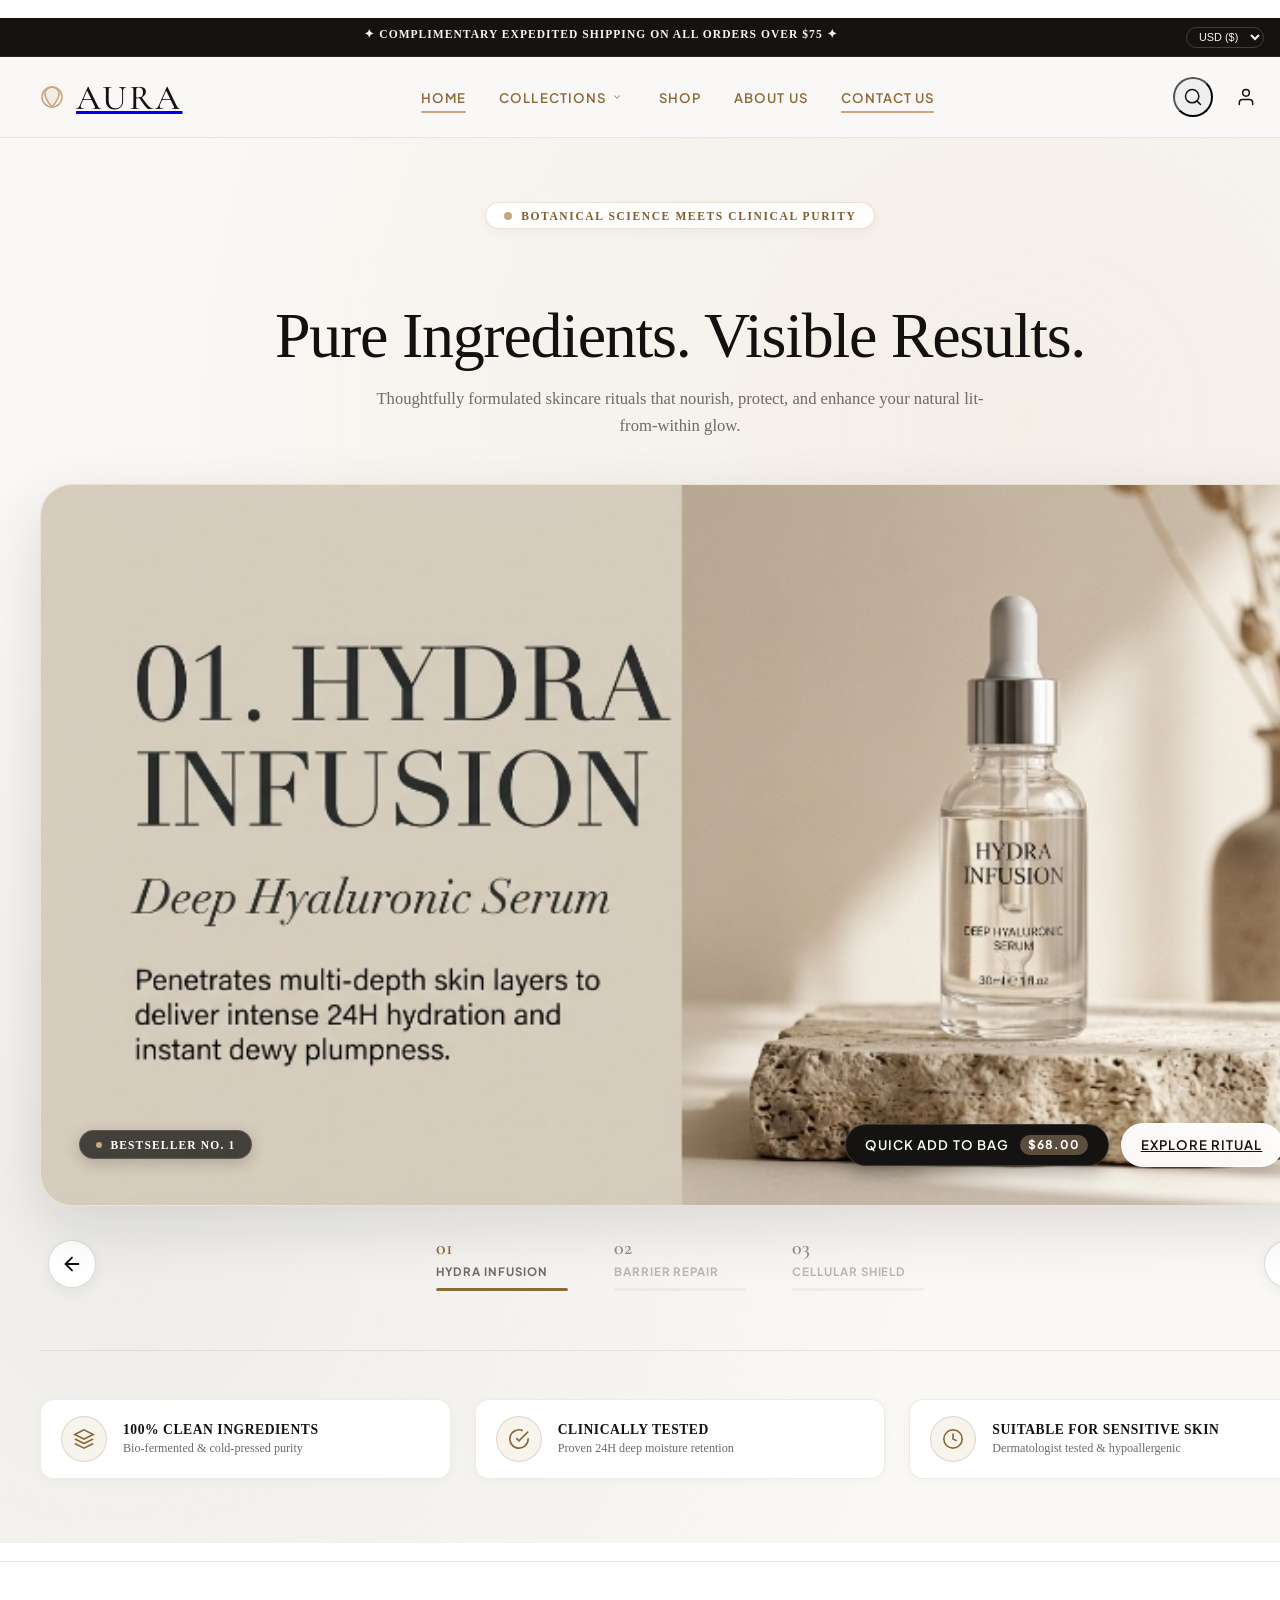
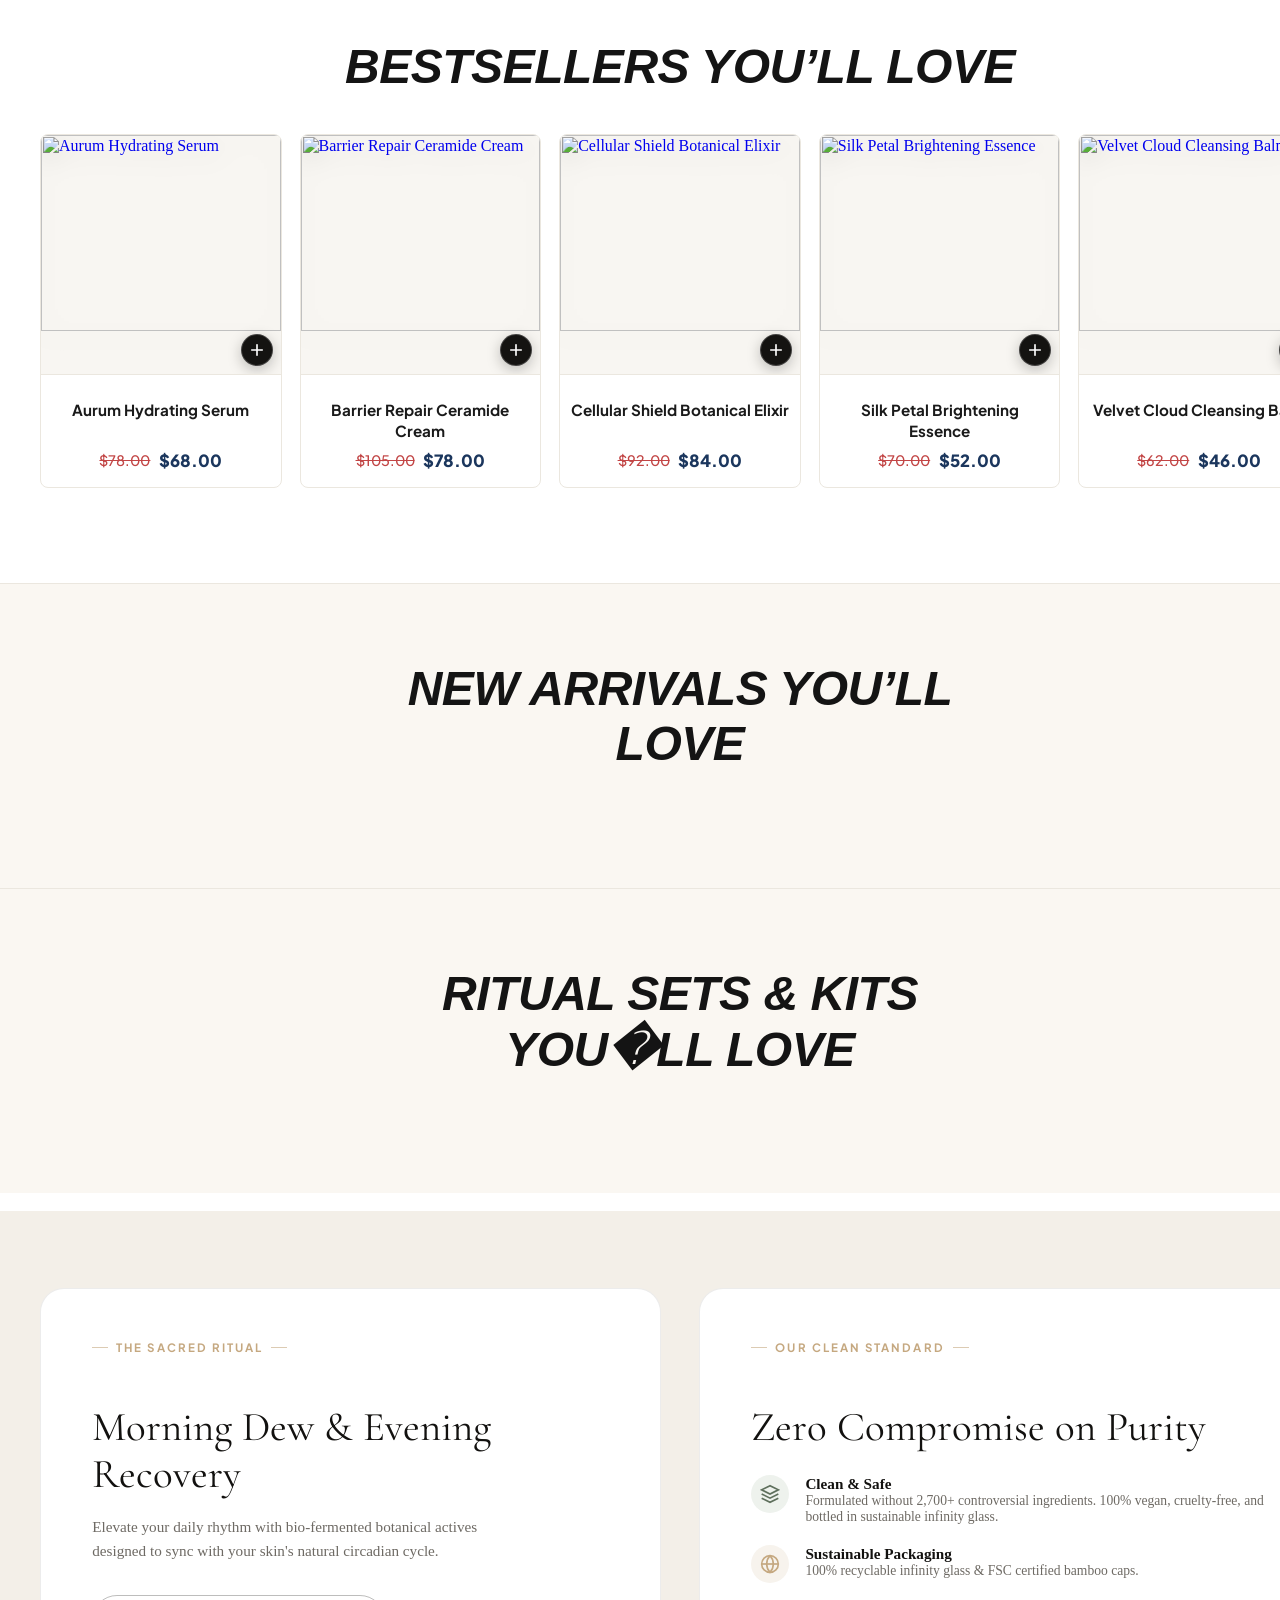
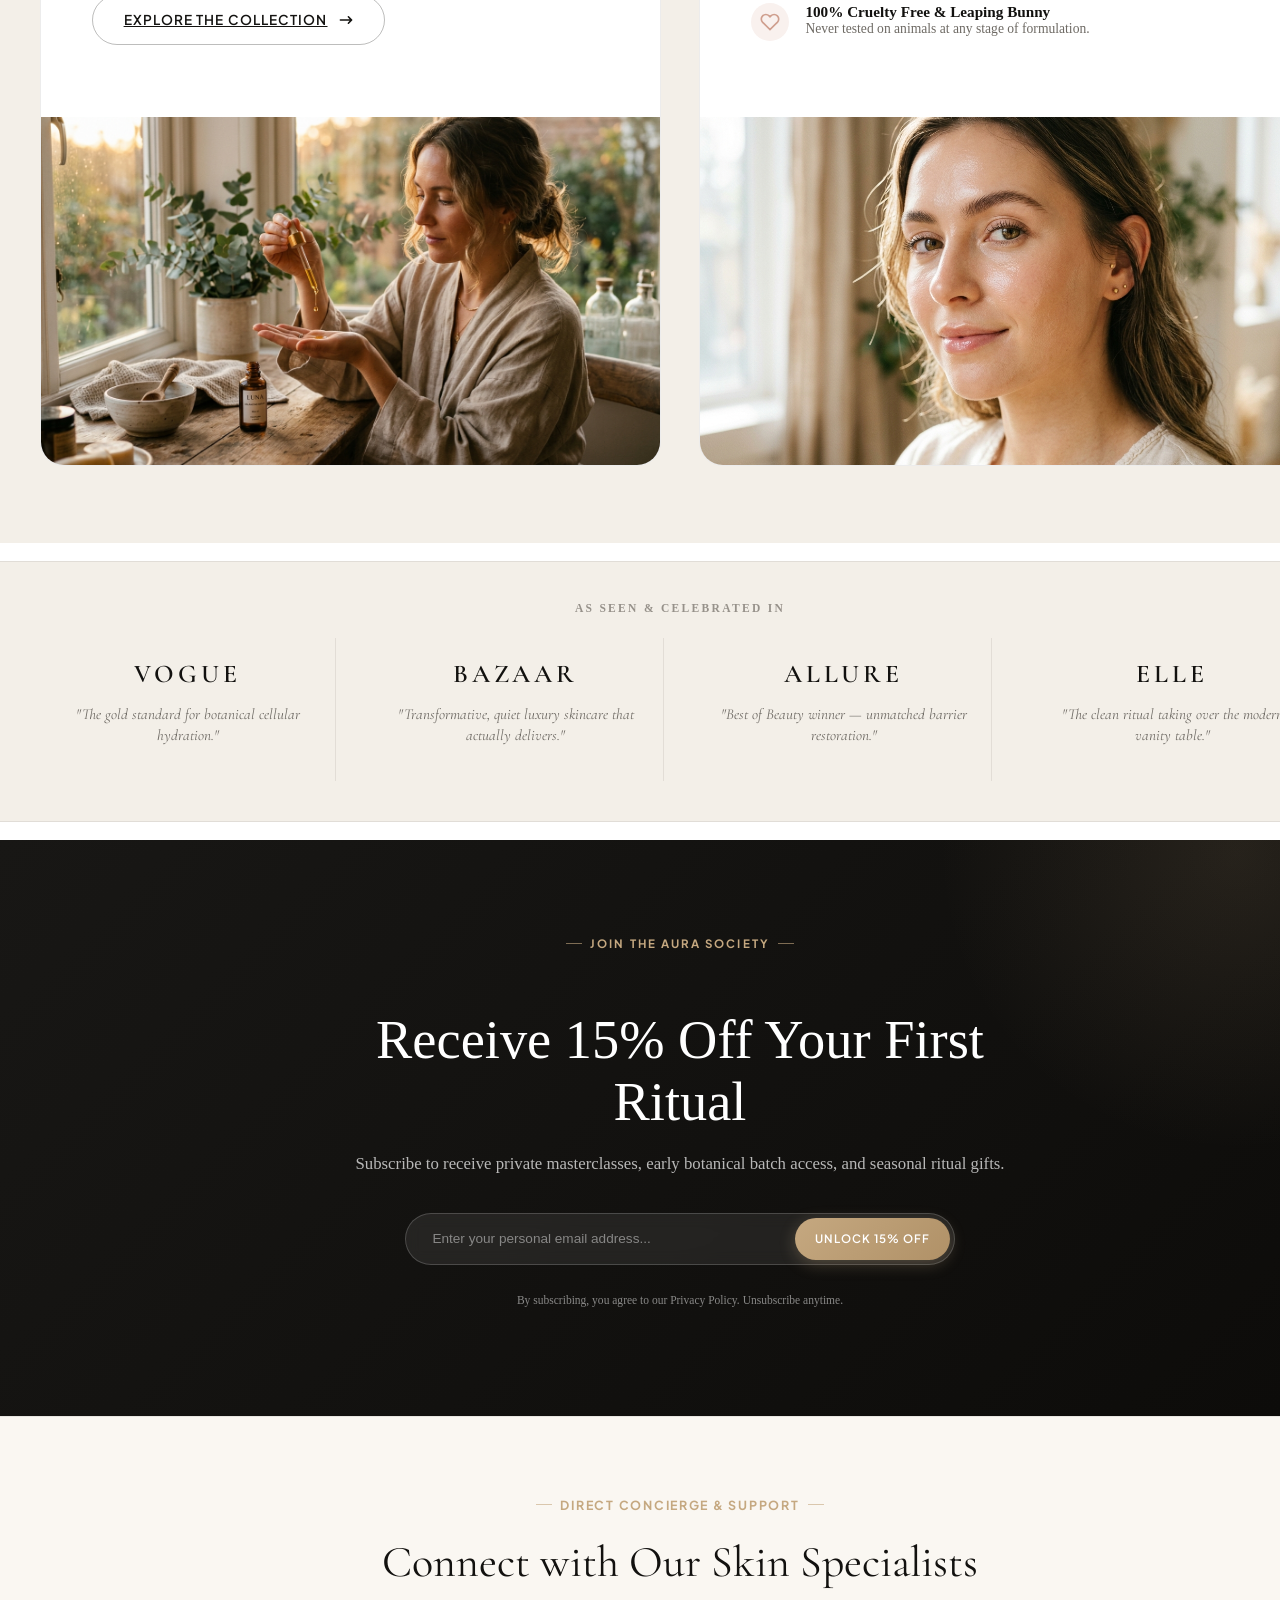
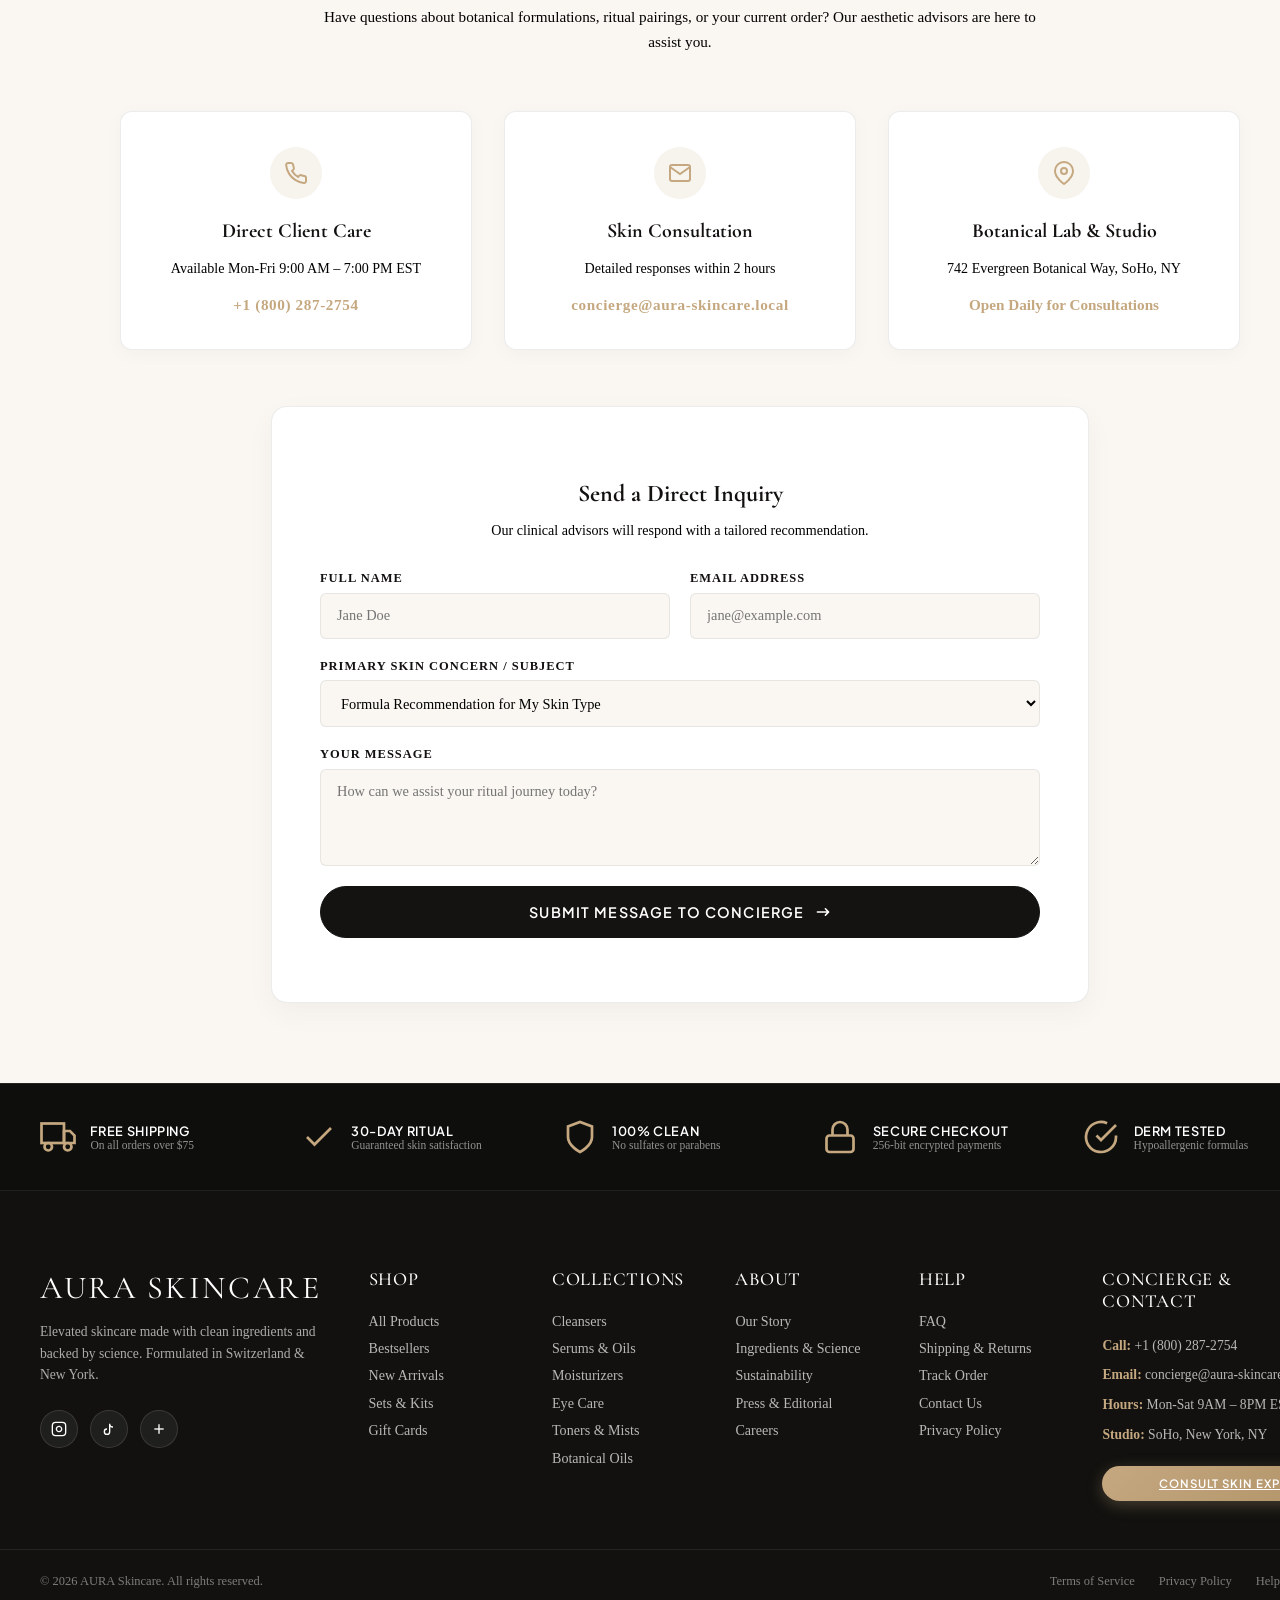
==== commit 8ae2db94: "Update product title font family, weight, and price styling matching reference design" ====
--- a/index.html
+++ b/index.html
@@ -57,15 +57,15 @@
 /*# sourceURL=woocommerce-inline-inline-css */
 </style>
 <link rel='stylesheet' id='aura-google-fonts-css' href='https://fonts.googleapis.com/css2?family=Cormorant+Garamond:ital,wght@0,300;0,400;0,500;0,600;1,400;1,600&#038;family=Plus+Jakarta+Sans:wght@300;400;500;600;700&#038;display=swap' media='all' />
-<link rel='stylesheet' id='aura-core-styles-css' href='assets/css/core.css?ver=1.2.8' media='all' />
-<link rel='stylesheet' id='aura-hero-banner-css' href='assets/css/hero-banner.css?ver=1.2.8' media='all' />
-<link rel='stylesheet' id='aura-product-grid-css' href='assets/css/product-grid.css?ver=1.2.8' media='all' />
-<link rel='stylesheet' id='aura-cart-drawer-css' href='assets/css/cart-drawer.css?ver=1.2.8' media='all' />
-<link rel='stylesheet' id='aura-product-detail-css' href='assets/css/product-detail.css?ver=1.2.8' media='all' />
-<link rel='stylesheet' id='aura-checkout-css' href='assets/css/checkout.css?ver=1.2.8' media='all' />
-<link rel='stylesheet' id='aura-shop-css' href='assets/css/shop.css?ver=1.2.8' media='all' />
-<link rel='stylesheet' id='aura-about-css' href='assets/css/about.css?ver=1.2.8' media='all' />
-<link rel='stylesheet' id='aura-main-style-css' href='index.htmlwp-content/themes/aura-skincare/style.css?ver=1.2.8' media='all' />
+<link rel='stylesheet' id='aura-core-styles-css' href='assets/css/core.css?ver=1.2.9' media='all' />
+<link rel='stylesheet' id='aura-hero-banner-css' href='assets/css/hero-banner.css?ver=1.2.9' media='all' />
+<link rel='stylesheet' id='aura-product-grid-css' href='assets/css/product-grid.css?ver=1.2.9' media='all' />
+<link rel='stylesheet' id='aura-cart-drawer-css' href='assets/css/cart-drawer.css?ver=1.2.9' media='all' />
+<link rel='stylesheet' id='aura-product-detail-css' href='assets/css/product-detail.css?ver=1.2.9' media='all' />
+<link rel='stylesheet' id='aura-checkout-css' href='assets/css/checkout.css?ver=1.2.9' media='all' />
+<link rel='stylesheet' id='aura-shop-css' href='assets/css/shop.css?ver=1.2.9' media='all' />
+<link rel='stylesheet' id='aura-about-css' href='assets/css/about.css?ver=1.2.9' media='all' />
+<link rel='stylesheet' id='aura-main-style-css' href='index.htmlwp-content/themes/aura-skincare/style.css?ver=1.2.9' media='all' />
 <script id="jquery-core-js" src="index.htmlwp-includes/js/jquery/jquery.min.js?ver=3.7.1"></script>
 <script id="jquery-migrate-js" src="index.htmlwp-includes/js/jquery/jquery-migrate.min.js?ver=3.4.1"></script>
 <script data-wp-strategy="defer" defer id="wc-jquery-blockui-js" src="index.htmlwp-content/plugins/woocommerce/assets/js/jquery-blockui/jquery.blockUI.min.js?ver=2.7.0-wc.11.0.1"></script>
@@ -447,7 +447,7 @@
 
 	<!-- 2. Section 1: Bestsellers You'll Love Grid -->
 	﻿
-<section id="bestsellers" class="bestsellers-section" style="padding: clamp(3.5rem, 6vw, 5.5rem) 0; background: #FAF7F2; border-top: 1px solid var(--color-border);" aria-label="Bestsellers You&#039;ll Love">
+<section id="bestsellers" class="bestsellers-section" style="padding: clamp(3.5rem, 6vw, 5.5rem) 0; background: #ffffff; border-top: 1px solid #EBE7DF;" aria-label="Bestsellers You&#039;ll Love">
 	<div class="aura-container-wide">
 		
 		<!-- Section Header -->
@@ -460,10 +460,10 @@
 							<article 
 					class="aura-product-card" 
 					data-product-id="69"
-					style="background: #ffffff; border: 1px solid var(--color-border); border-radius: 8px; overflow: hidden; padding-bottom: 0.85rem;"
+					style="background: #ffffff; border: 1px solid #EBE7DF; border-radius: 8px; overflow: hidden; padding-bottom: 0.85rem;"
 				>
 					<!-- Product Image Box -->
-					<div class="product-thumbnail-box" style="position: relative; aspect-ratio: 1/1; background: #F8F5F0; border-bottom: 1px solid var(--color-border); display: flex; align-items: center; justify-content: center; overflow: hidden;">
+					<div class="product-thumbnail-box" style="position: relative; aspect-ratio: 1/1; background: #F8F6F2; border-bottom: 1px solid #EBE7DF; display: flex; align-items: center; justify-content: center; overflow: hidden;">
 						
 						<a href="product-detail.html?product=aurum-hydrating-serum-50ml" class="product-card-img-link" style="display: flex; align-items: center; justify-content: center; width: 100%; height: 100%;">
 							<img 
@@ -471,14 +471,14 @@
 								alt="Aurum Hydrating Serum" 
 								class="product-card-img primary-img"
 								loading="lazy"
-								style="max-height: 82%; width: auto; object-fit: contain; filter: drop-shadow(0 4px 10px rgba(0,0,0,0.12));"
+								style="max-height: 82%; width: auto; object-fit: contain; filter: drop-shadow(0 6px 12px rgba(0,0,0,0.1)); margin: auto;"
 							>
 							<img 
 								src="assets/images/hero-products.webp" 
 								alt="Aurum Hydrating Serum" 
 								class="product-card-img alt-img"
 								loading="lazy"
-								style="max-height: 82%; width: auto; object-fit: contain; filter: drop-shadow(0 4px 10px rgba(0,0,0,0.12));"
+								style="max-height: 82%; width: auto; object-fit: contain; filter: drop-shadow(0 6px 12px rgba(0,0,0,0.1)); margin: auto;"
 							>
 						</a>
 
@@ -503,15 +503,15 @@
 					</div>
 
 					<!-- Centered Product Title & Price Details -->
-					<div class="product-card-details" style="padding: 0.75rem 0.6rem 0.2rem 0.6rem; text-align: center;">
+					<div class="product-card-details" style="padding: 0.85rem 0.65rem 0.2rem 0.65rem; text-align: center;">
 						<h3 class="card-title-centered">
-							<a href="product-detail.html?product=aurum-hydrating-serum-50ml" style="color: var(--color-heading); text-decoration: none;">
+							<a href="product-detail.html?product=aurum-hydrating-serum-50ml">
 								Aurum Hydrating Serum							</a>
 						</h3>
 
 						<div class="card-price-centered">
 															<span class="price-strikethrough-red">$78.00</span>
-														<span class="price-active-bold" style="color: var(--color-heading); font-weight: 700;">$68.00</span>
+														<span class="price-active-bold">$68.00</span>
 						</div>
 					</div>
 
@@ -519,10 +519,10 @@
 							<article 
 					class="aura-product-card" 
 					data-product-id="26"
-					style="background: #ffffff; border: 1px solid var(--color-border); border-radius: 8px; overflow: hidden; padding-bottom: 0.85rem;"
+					style="background: #ffffff; border: 1px solid #EBE7DF; border-radius: 8px; overflow: hidden; padding-bottom: 0.85rem;"
 				>
 					<!-- Product Image Box -->
-					<div class="product-thumbnail-box" style="position: relative; aspect-ratio: 1/1; background: #F8F5F0; border-bottom: 1px solid var(--color-border); display: flex; align-items: center; justify-content: center; overflow: hidden;">
+					<div class="product-thumbnail-box" style="position: relative; aspect-ratio: 1/1; background: #F8F6F2; border-bottom: 1px solid #EBE7DF; display: flex; align-items: center; justify-content: center; overflow: hidden;">
 						
 						<a href="product-detail.html?product=barrier-repair-ceramide-cream" class="product-card-img-link" style="display: flex; align-items: center; justify-content: center; width: 100%; height: 100%;">
 							<img 
@@ -530,14 +530,14 @@
 								alt="Barrier Repair Ceramide Cream" 
 								class="product-card-img primary-img"
 								loading="lazy"
-								style="max-height: 82%; width: auto; object-fit: contain; filter: drop-shadow(0 4px 10px rgba(0,0,0,0.12));"
+								style="max-height: 82%; width: auto; object-fit: contain; filter: drop-shadow(0 6px 12px rgba(0,0,0,0.1)); margin: auto;"
 							>
 							<img 
 								src="assets/images/promise-model.webp" 
 								alt="Barrier Repair Ceramide Cream" 
 								class="product-card-img alt-img"
 								loading="lazy"
-								style="max-height: 82%; width: auto; object-fit: contain; filter: drop-shadow(0 4px 10px rgba(0,0,0,0.12));"
+								style="max-height: 82%; width: auto; object-fit: contain; filter: drop-shadow(0 6px 12px rgba(0,0,0,0.1)); margin: auto;"
 							>
 						</a>
 
@@ -562,15 +562,15 @@
 					</div>
 
 					<!-- Centered Product Title & Price Details -->
-					<div class="product-card-details" style="padding: 0.75rem 0.6rem 0.2rem 0.6rem; text-align: center;">
+					<div class="product-card-details" style="padding: 0.85rem 0.65rem 0.2rem 0.65rem; text-align: center;">
 						<h3 class="card-title-centered">
-							<a href="product-detail.html?product=barrier-repair-ceramide-cream" style="color: var(--color-heading); text-decoration: none;">
+							<a href="product-detail.html?product=barrier-repair-ceramide-cream">
 								Barrier Repair Ceramide Cream							</a>
 						</h3>
 
 						<div class="card-price-centered">
 															<span class="price-strikethrough-red">$105.00</span>
-														<span class="price-active-bold" style="color: var(--color-heading); font-weight: 700;">$78.00</span>
+														<span class="price-active-bold">$78.00</span>
 						</div>
 					</div>
 
@@ -578,10 +578,10 @@
 							<article 
 					class="aura-product-card" 
 					data-product-id="25"
-					style="background: #ffffff; border: 1px solid var(--color-border); border-radius: 8px; overflow: hidden; padding-bottom: 0.85rem;"
+					style="background: #ffffff; border: 1px solid #EBE7DF; border-radius: 8px; overflow: hidden; padding-bottom: 0.85rem;"
 				>
 					<!-- Product Image Box -->
-					<div class="product-thumbnail-box" style="position: relative; aspect-ratio: 1/1; background: #F8F5F0; border-bottom: 1px solid var(--color-border); display: flex; align-items: center; justify-content: center; overflow: hidden;">
+					<div class="product-thumbnail-box" style="position: relative; aspect-ratio: 1/1; background: #F8F6F2; border-bottom: 1px solid #EBE7DF; display: flex; align-items: center; justify-content: center; overflow: hidden;">
 						
 						<a href="product-detail.html?product=cellular-shield-botanical-elixir" class="product-card-img-link" style="display: flex; align-items: center; justify-content: center; width: 100%; height: 100%;">
 							<img 
@@ -589,14 +589,14 @@
 								alt="Cellular Shield Botanical Elixir" 
 								class="product-card-img primary-img"
 								loading="lazy"
-								style="max-height: 82%; width: auto; object-fit: contain; filter: drop-shadow(0 4px 10px rgba(0,0,0,0.12));"
+								style="max-height: 82%; width: auto; object-fit: contain; filter: drop-shadow(0 6px 12px rgba(0,0,0,0.1)); margin: auto;"
 							>
 							<img 
 								src="assets/images/ritual-banner.webp" 
 								alt="Cellular Shield Botanical Elixir" 
 								class="product-card-img alt-img"
 								loading="lazy"
-								style="max-height: 82%; width: auto; object-fit: contain; filter: drop-shadow(0 4px 10px rgba(0,0,0,0.12));"
+								style="max-height: 82%; width: auto; object-fit: contain; filter: drop-shadow(0 6px 12px rgba(0,0,0,0.1)); margin: auto;"
 							>
 						</a>
 
@@ -621,15 +621,15 @@
 					</div>
 
 					<!-- Centered Product Title & Price Details -->
-					<div class="product-card-details" style="padding: 0.75rem 0.6rem 0.2rem 0.6rem; text-align: center;">
+					<div class="product-card-details" style="padding: 0.85rem 0.65rem 0.2rem 0.65rem; text-align: center;">
 						<h3 class="card-title-centered">
-							<a href="product-detail.html?product=cellular-shield-botanical-elixir" style="color: var(--color-heading); text-decoration: none;">
+							<a href="product-detail.html?product=cellular-shield-botanical-elixir">
 								Cellular Shield Botanical Elixir							</a>
 						</h3>
 
 						<div class="card-price-centered">
 															<span class="price-strikethrough-red">$92.00</span>
-														<span class="price-active-bold" style="color: var(--color-heading); font-weight: 700;">$84.00</span>
+														<span class="price-active-bold">$84.00</span>
 						</div>
 					</div>
 
@@ -637,10 +637,10 @@
 							<article 
 					class="aura-product-card" 
 					data-product-id="27"
-					style="background: #ffffff; border: 1px solid var(--color-border); border-radius: 8px; overflow: hidden; padding-bottom: 0.85rem;"
+					style="background: #ffffff; border: 1px solid #EBE7DF; border-radius: 8px; overflow: hidden; padding-bottom: 0.85rem;"
 				>
 					<!-- Product Image Box -->
-					<div class="product-thumbnail-box" style="position: relative; aspect-ratio: 1/1; background: #F8F5F0; border-bottom: 1px solid var(--color-border); display: flex; align-items: center; justify-content: center; overflow: hidden;">
+					<div class="product-thumbnail-box" style="position: relative; aspect-ratio: 1/1; background: #F8F6F2; border-bottom: 1px solid #EBE7DF; display: flex; align-items: center; justify-content: center; overflow: hidden;">
 						
 						<a href="product-detail.html?product=silk-petal-brightening-essence" class="product-card-img-link" style="display: flex; align-items: center; justify-content: center; width: 100%; height: 100%;">
 							<img 
@@ -648,14 +648,14 @@
 								alt="Silk Petal Brightening Essence" 
 								class="product-card-img primary-img"
 								loading="lazy"
-								style="max-height: 82%; width: auto; object-fit: contain; filter: drop-shadow(0 4px 10px rgba(0,0,0,0.12));"
+								style="max-height: 82%; width: auto; object-fit: contain; filter: drop-shadow(0 6px 12px rgba(0,0,0,0.1)); margin: auto;"
 							>
 							<img 
 								src="assets/images/hero-products.webp" 
 								alt="Silk Petal Brightening Essence" 
 								class="product-card-img alt-img"
 								loading="lazy"
-								style="max-height: 82%; width: auto; object-fit: contain; filter: drop-shadow(0 4px 10px rgba(0,0,0,0.12));"
+								style="max-height: 82%; width: auto; object-fit: contain; filter: drop-shadow(0 6px 12px rgba(0,0,0,0.1)); margin: auto;"
 							>
 						</a>
 
@@ -680,15 +680,15 @@
 					</div>
 
 					<!-- Centered Product Title & Price Details -->
-					<div class="product-card-details" style="padding: 0.75rem 0.6rem 0.2rem 0.6rem; text-align: center;">
+					<div class="product-card-details" style="padding: 0.85rem 0.65rem 0.2rem 0.65rem; text-align: center;">
 						<h3 class="card-title-centered">
-							<a href="product-detail.html?product=silk-petal-brightening-essence" style="color: var(--color-heading); text-decoration: none;">
+							<a href="product-detail.html?product=silk-petal-brightening-essence">
 								Silk Petal Brightening Essence							</a>
 						</h3>
 
 						<div class="card-price-centered">
 															<span class="price-strikethrough-red">$70.00</span>
-														<span class="price-active-bold" style="color: var(--color-heading); font-weight: 700;">$52.00</span>
+														<span class="price-active-bold">$52.00</span>
 						</div>
 					</div>
 
@@ -696,10 +696,10 @@
 							<article 
 					class="aura-product-card" 
 					data-product-id="24"
-					style="background: #ffffff; border: 1px solid var(--color-border); border-radius: 8px; overflow: hidden; padding-bottom: 0.85rem;"
+					style="background: #ffffff; border: 1px solid #EBE7DF; border-radius: 8px; overflow: hidden; padding-bottom: 0.85rem;"
 				>
 					<!-- Product Image Box -->
-					<div class="product-thumbnail-box" style="position: relative; aspect-ratio: 1/1; background: #F8F5F0; border-bottom: 1px solid var(--color-border); display: flex; align-items: center; justify-content: center; overflow: hidden;">
+					<div class="product-thumbnail-box" style="position: relative; aspect-ratio: 1/1; background: #F8F6F2; border-bottom: 1px solid #EBE7DF; display: flex; align-items: center; justify-content: center; overflow: hidden;">
 						
 						<a href="product-detail.html?product=velvet-cloud-cleansing-balm" class="product-card-img-link" style="display: flex; align-items: center; justify-content: center; width: 100%; height: 100%;">
 							<img 
@@ -707,14 +707,14 @@
 								alt="Velvet Cloud Cleansing Balm" 
 								class="product-card-img primary-img"
 								loading="lazy"
-								style="max-height: 82%; width: auto; object-fit: contain; filter: drop-shadow(0 4px 10px rgba(0,0,0,0.12));"
+								style="max-height: 82%; width: auto; object-fit: contain; filter: drop-shadow(0 6px 12px rgba(0,0,0,0.1)); margin: auto;"
 							>
 							<img 
 								src="assets/images/ritual-banner.webp" 
 								alt="Velvet Cloud Cleansing Balm" 
 								class="product-card-img alt-img"
 								loading="lazy"
-								style="max-height: 82%; width: auto; object-fit: contain; filter: drop-shadow(0 4px 10px rgba(0,0,0,0.12));"
+								style="max-height: 82%; width: auto; object-fit: contain; filter: drop-shadow(0 6px 12px rgba(0,0,0,0.1)); margin: auto;"
 							>
 						</a>
 
@@ -739,15 +739,15 @@
 					</div>
 
 					<!-- Centered Product Title & Price Details -->
-					<div class="product-card-details" style="padding: 0.75rem 0.6rem 0.2rem 0.6rem; text-align: center;">
+					<div class="product-card-details" style="padding: 0.85rem 0.65rem 0.2rem 0.65rem; text-align: center;">
 						<h3 class="card-title-centered">
-							<a href="product-detail.html?product=velvet-cloud-cleansing-balm" style="color: var(--color-heading); text-decoration: none;">
+							<a href="product-detail.html?product=velvet-cloud-cleansing-balm">
 								Velvet Cloud Cleansing Balm							</a>
 						</h3>
 
 						<div class="card-price-centered">
 															<span class="price-strikethrough-red">$62.00</span>
-														<span class="price-active-bold" style="color: var(--color-heading); font-weight: 700;">$46.00</span>
+														<span class="price-active-bold">$46.00</span>
 						</div>
 					</div>
 
@@ -759,7 +759,7 @@
 
 	<!-- 4. Section 2: New Arrivals You'll Love Grid -->
 	﻿
-<section id="new-arrivals" class="new-arrivals-section" style="padding: clamp(3.5rem, 6vw, 5.5rem) 0; background: #ffffff; border-top: 1px solid var(--color-border);" aria-label="New Arrivals You&#039;ll Love">
+<section id="new-arrivals" class="new-arrivals-section" style="padding: clamp(3.5rem, 6vw, 5.5rem) 0; background: #FAF7F2; border-top: 1px solid #EBE7DF;" aria-label="New Arrivals You&#039;ll Love">
 	<div class="aura-container-wide">
 		
 		<!-- Section Header -->
@@ -775,194 +775,17 @@
 </section>
 
 	<!-- 5. Section 3: Ritual Sets & Kits You'll Love Grid -->
-	﻿
-<section id="ritual-sets" class="ritual-sets-section" style="padding: clamp(3.5rem, 6vw, 5.5rem) 0; background: #FAF7F2; border-top: 1px solid var(--color-border);" aria-label="Ritual Sets &amp; Kits You&#039;ll Love">
+	
+<section id="ritual-sets" class="ritual-sets-section" style="padding: clamp(3.5rem, 6vw, 5.5rem) 0; background: #FAF7F2; border-top: 1px solid #EBE7DF;" aria-label="New Arrivals You&#039;ll Love">
 	<div class="aura-container-wide">
 		
 		<!-- Section Header -->
 		<div class="section-header" style="text-align: center; margin-bottom: 2.5rem;">
-			<h2 class="showcase-section-title">RITUAL SETS & KITS YOU’LL LOVE</h2>
+			<h2 class="showcase-section-title">RITUAL SETS & KITS YOU�LL LOVE</h2>
 		</div>
 
 		<!-- 6-Column Product Grid -->
 		<div class="bestsellers-grid">
-							<article 
-					class="aura-product-card" 
-					data-product-id="25"
-					style="background: #ffffff; border: 1px solid var(--color-border); border-radius: 8px; overflow: hidden; padding-bottom: 0.85rem;"
-				>
-					<!-- Product Image Box -->
-					<div class="product-thumbnail-box" style="position: relative; aspect-ratio: 1/1; background: #F8F5F0; border-bottom: 1px solid var(--color-border); display: flex; align-items: center; justify-content: center; overflow: hidden;">
-						
-						<a href="product-detail.html?product=cellular-shield-botanical-elixir" class="product-card-img-link" style="display: flex; align-items: center; justify-content: center; width: 100%; height: 100%;">
-							<img 
-								src="index.htmlwp-content/uploads/2026/08/hero-slide-3.png" 
-								alt="Cellular Shield Botanical Elixir" 
-								class="product-card-img primary-img"
-								loading="lazy"
-								style="max-height: 82%; width: auto; object-fit: contain; filter: drop-shadow(0 4px 10px rgba(0,0,0,0.12));"
-							>
-							<img 
-								src="assets/images/ritual-banner.webp" 
-								alt="Cellular Shield Botanical Elixir" 
-								class="product-card-img alt-img"
-								loading="lazy"
-								style="max-height: 82%; width: auto; object-fit: contain; filter: drop-shadow(0 4px 10px rgba(0,0,0,0.12));"
-							>
-						</a>
-
-						<!-- Floating Quick Add Button -->
-						<button 
-							type="button" 
-							class="quick-add-btn" 
-							onclick="event.stopPropagation();"
-							data-add-to-cart="25"
-							data-product-title="Cellular Shield Botanical Elixir"
-							data-product-price="84"
-							data-product-img="index.htmlwp-content/uploads/2026/08/hero-slide-3.png"
-							data-product-vol="30 ml / 1.0 fl. oz."
-							aria-label="Add Cellular Shield Botanical Elixir to ritual bag"
-							style="width: 32px; height: 32px; bottom: 8px; right: 8px;"
-						>
-							<svg viewBox="0 0 24 24" fill="none" stroke="currentColor" stroke-width="2.2" stroke-linecap="round" stroke-linejoin="round" width="14" height="14">
-								<line x1="12" y1="5" x2="12" y2="19"></line>
-								<line x1="5" y1="12" x2="19" y2="12"></line>
-							</svg>
-						</button>
-					</div>
-
-					<!-- Centered Product Title & Price Details -->
-					<div class="product-card-details" style="padding: 0.75rem 0.6rem 0.2rem 0.6rem; text-align: center;">
-						<h3 class="card-title-centered">
-							<a href="product-detail.html?product=cellular-shield-botanical-elixir" style="color: var(--color-heading); text-decoration: none;">
-								Cellular Shield Botanical Elixir							</a>
-						</h3>
-
-						<div class="card-price-centered">
-															<span class="price-strikethrough-red">$92.00</span>
-														<span class="price-active-bold" style="color: var(--color-heading); font-weight: 700;">$84.00</span>
-						</div>
-					</div>
-
-				</article>
-							<article 
-					class="aura-product-card" 
-					data-product-id="27"
-					style="background: #ffffff; border: 1px solid var(--color-border); border-radius: 8px; overflow: hidden; padding-bottom: 0.85rem;"
-				>
-					<!-- Product Image Box -->
-					<div class="product-thumbnail-box" style="position: relative; aspect-ratio: 1/1; background: #F8F5F0; border-bottom: 1px solid var(--color-border); display: flex; align-items: center; justify-content: center; overflow: hidden;">
-						
-						<a href="product-detail.html?product=silk-petal-brightening-essence" class="product-card-img-link" style="display: flex; align-items: center; justify-content: center; width: 100%; height: 100%;">
-							<img 
-								src="index.htmlwp-content/uploads/2026/08/promise-model-1024x765.webp" 
-								alt="Silk Petal Brightening Essence" 
-								class="product-card-img primary-img"
-								loading="lazy"
-								style="max-height: 82%; width: auto; object-fit: contain; filter: drop-shadow(0 4px 10px rgba(0,0,0,0.12));"
-							>
-							<img 
-								src="assets/images/hero-products.webp" 
-								alt="Silk Petal Brightening Essence" 
-								class="product-card-img alt-img"
-								loading="lazy"
-								style="max-height: 82%; width: auto; object-fit: contain; filter: drop-shadow(0 4px 10px rgba(0,0,0,0.12));"
-							>
-						</a>
-
-						<!-- Floating Quick Add Button -->
-						<button 
-							type="button" 
-							class="quick-add-btn" 
-							onclick="event.stopPropagation();"
-							data-add-to-cart="27"
-							data-product-title="Silk Petal Brightening Essence"
-							data-product-price="52"
-							data-product-img="index.htmlwp-content/uploads/2026/08/promise-model-1024x765.webp"
-							data-product-vol="150 ml / 5.1 fl. oz."
-							aria-label="Add Silk Petal Brightening Essence to ritual bag"
-							style="width: 32px; height: 32px; bottom: 8px; right: 8px;"
-						>
-							<svg viewBox="0 0 24 24" fill="none" stroke="currentColor" stroke-width="2.2" stroke-linecap="round" stroke-linejoin="round" width="14" height="14">
-								<line x1="12" y1="5" x2="12" y2="19"></line>
-								<line x1="5" y1="12" x2="19" y2="12"></line>
-							</svg>
-						</button>
-					</div>
-
-					<!-- Centered Product Title & Price Details -->
-					<div class="product-card-details" style="padding: 0.75rem 0.6rem 0.2rem 0.6rem; text-align: center;">
-						<h3 class="card-title-centered">
-							<a href="product-detail.html?product=silk-petal-brightening-essence" style="color: var(--color-heading); text-decoration: none;">
-								Silk Petal Brightening Essence							</a>
-						</h3>
-
-						<div class="card-price-centered">
-															<span class="price-strikethrough-red">$70.00</span>
-														<span class="price-active-bold" style="color: var(--color-heading); font-weight: 700;">$52.00</span>
-						</div>
-					</div>
-
-				</article>
-							<article 
-					class="aura-product-card" 
-					data-product-id="24"
-					style="background: #ffffff; border: 1px solid var(--color-border); border-radius: 8px; overflow: hidden; padding-bottom: 0.85rem;"
-				>
-					<!-- Product Image Box -->
-					<div class="product-thumbnail-box" style="position: relative; aspect-ratio: 1/1; background: #F8F5F0; border-bottom: 1px solid var(--color-border); display: flex; align-items: center; justify-content: center; overflow: hidden;">
-						
-						<a href="product-detail.html?product=velvet-cloud-cleansing-balm" class="product-card-img-link" style="display: flex; align-items: center; justify-content: center; width: 100%; height: 100%;">
-							<img 
-								src="index.htmlwp-content/uploads/2026/08/hero-products-1024x765.webp" 
-								alt="Velvet Cloud Cleansing Balm" 
-								class="product-card-img primary-img"
-								loading="lazy"
-								style="max-height: 82%; width: auto; object-fit: contain; filter: drop-shadow(0 4px 10px rgba(0,0,0,0.12));"
-							>
-							<img 
-								src="assets/images/ritual-banner.webp" 
-								alt="Velvet Cloud Cleansing Balm" 
-								class="product-card-img alt-img"
-								loading="lazy"
-								style="max-height: 82%; width: auto; object-fit: contain; filter: drop-shadow(0 4px 10px rgba(0,0,0,0.12));"
-							>
-						</a>
-
-						<!-- Floating Quick Add Button -->
-						<button 
-							type="button" 
-							class="quick-add-btn" 
-							onclick="event.stopPropagation();"
-							data-add-to-cart="24"
-							data-product-title="Velvet Cloud Cleansing Balm"
-							data-product-price="46"
-							data-product-img="index.htmlwp-content/uploads/2026/08/hero-products-1024x765.webp"
-							data-product-vol="100 ml / 3.4 fl. oz."
-							aria-label="Add Velvet Cloud Cleansing Balm to ritual bag"
-							style="width: 32px; height: 32px; bottom: 8px; right: 8px;"
-						>
-							<svg viewBox="0 0 24 24" fill="none" stroke="currentColor" stroke-width="2.2" stroke-linecap="round" stroke-linejoin="round" width="14" height="14">
-								<line x1="12" y1="5" x2="12" y2="19"></line>
-								<line x1="5" y1="12" x2="19" y2="12"></line>
-							</svg>
-						</button>
-					</div>
-
-					<!-- Centered Product Title & Price Details -->
-					<div class="product-card-details" style="padding: 0.75rem 0.6rem 0.2rem 0.6rem; text-align: center;">
-						<h3 class="card-title-centered">
-							<a href="product-detail.html?product=velvet-cloud-cleansing-balm" style="color: var(--color-heading); text-decoration: none;">
-								Velvet Cloud Cleansing Balm							</a>
-						</h3>
-
-						<div class="card-price-centered">
-															<span class="price-strikethrough-red">$62.00</span>
-														<span class="price-active-bold" style="color: var(--color-heading); font-weight: 700;">$46.00</span>
-						</div>
-					</div>
-
-				</article>
 					</div>
 
 	</div>
@@ -2043,12 +1866,12 @@
 var auraSiteData = {"siteUrl":"index.html","themeUri":"index.htmlwp-content/themes/aura-skincare","isHome":"1"};
 //# sourceURL=aura-main-js-js-extra
 </script>
-<script id="aura-main-js-js" src="assets/js/main.js?ver=1.2.8"></script>
+<script id="aura-main-js-js" src="assets/js/main.js?ver=1.2.9"></script>
 <script id="aura-ajax-cart-js-extra">
 var auraCartParams = {"ajaxUrl":"index.htmlwp-admin/admin-ajax.php","nonce":"c10ad5ca82","wc_ajax_url":"/?wc-ajax=%%endpoint%%","cartUrl":"index.htmlcart/","checkoutUrl":"index.htmlcheckout-2/","freeShippingThreshold":"75","currencySymbol":"$","cartCount":"0","subtotal":"\u003Cspan class=\"woocommerce-Price-amount amount\"\u003E\u003Cbdi\u003E\u003Cspan class=\"woocommerce-Price-currencySymbol\" translate=\"no\"\u003E$\u003C/span\u003E0.00\u003C/bdi\u003E\u003C/span\u003E","rawSubtotal":"0","strings":{"added":"Added to Bag","adding":"Adding...","error":"Could not update bag","freeShippingGoal":"Free shipping unlocked!","freeShippingAway":"away from free express shipping"}};
 //# sourceURL=aura-ajax-cart-js-extra
 </script>
-<script id="aura-ajax-cart-js" src="assets/js/ajax-cart.js?ver=1.2.8"></script>
+<script id="aura-ajax-cart-js" src="assets/js/ajax-cart.js?ver=1.2.9"></script>
 <script id="sourcebuster-js-js" src="index.htmlwp-content/plugins/woocommerce/assets/js/sourcebuster/sourcebuster.min.js?ver=11.0.1"></script>
 <script id="wc-order-attribution-js-extra">
 var wc_order_attribution = {"params":{"lifetime":1.0000000000000001e-5,"session":30,"base64":false,"ajaxurl":"index.htmlwp-admin/admin-ajax.php","prefix":"wc_order_attribution_","allowTracking":true},"fields":{"source_type":"current.typ","referrer":"current_add.rf","utm_campaign":"current.cmp","utm_source":"current.src","utm_medium":"current.mdm","utm_content":"current.cnt","utm_id":"current.id","utm_term":"current.trm","utm_source_platform":"current.plt","utm_creative_format":"current.fmt","utm_marketing_tactic":"current.tct","session_entry":"current_add.ep","session_start_time":"current_add.fd","session_pages":"session.pgs","session_count":"udata.vst","user_agent":"udata.uag"}};
--- a/assets/css/product-grid.css
+++ b/assets/css/product-grid.css
@@ -47,91 +47,64 @@
    6-Column Showcase Category Section (Like Reference Design)
    ========================================================================== */
 .showcase-section-title {
-  font-family: var(--font-heading);
-  font-size: clamp(2rem, 3.8vw, 2.9rem);
+  font-family: 'Plus Jakarta Sans', -apple-system, BlinkMacSystemFont, 'Segoe UI', Roboto, sans-serif !important;
+  font-size: clamp(2rem, 4vw, 3rem);
   font-style: italic;
-  font-weight: 700;
+  font-weight: 800;
   text-transform: uppercase;
-  letter-spacing: 0.04em;
-  color: var(--color-heading);
+  letter-spacing: -0.01em;
+  color: #141414;
   text-align: center;
   margin: 0 0 2.5rem 0;
 }
 
-.discount-circle-badge {
-  position: absolute;
-  top: 8px;
-  left: 8px;
-  z-index: 4;
-  background: #1C3322;
-  color: #55E57E;
-  font-family: var(--font-body);
-  font-size: 0.72rem;
-  font-weight: 700;
-  padding: 0.22rem 0.55rem;
-  border-radius: 20px;
-  letter-spacing: 0.02em;
-  border: 1px solid rgba(85, 229, 126, 0.2);
-  box-shadow: 0 2px 8px rgba(0,0,0,0.25);
-}
-
-.product-order-now-btn {
-  position: absolute;
-  bottom: 8px;
-  left: 50%;
-  transform: translateX(-50%) translateY(10px);
-  background: #141311;
-  color: #FAF7F2;
-  font-size: 0.65rem;
-  font-weight: 700;
-  letter-spacing: 0.1em;
-  text-transform: uppercase;
-  padding: 0.35rem 0.8rem;
-  border-radius: 4px;
-  white-space: nowrap;
-  border: 1px solid rgba(197, 168, 128, 0.4);
-  opacity: 0;
-  transition: all 0.3s ease;
-  z-index: 5;
-  pointer-events: none;
-}
-
-.aura-product-card:hover .product-order-now-btn {
-  opacity: 1;
-  transform: translateX(-50%) translateY(0);
-}
-
 .card-title-centered {
+  font-family: 'Plus Jakarta Sans', -apple-system, BlinkMacSystemFont, 'Segoe UI', Roboto, sans-serif !important;
   text-align: center !important;
   font-size: 0.95rem !important;
-  font-weight: 600 !important;
+  font-weight: 700 !important;
   line-height: 1.35 !important;
-  min-height: 2.6rem;
+  min-height: 2.7rem;
   display: -webkit-box;
   -webkit-line-clamp: 2;
   -webkit-box-orient: vertical;
   overflow: hidden;
-  margin: 0.6rem 0 0.4rem 0 !important;
+  margin: 0.7rem 0 0.4rem 0 !important;
+  color: #1A1A1A !important;
+}
+
+.card-title-centered a {
+  font-family: 'Plus Jakarta Sans', -apple-system, BlinkMacSystemFont, 'Segoe UI', Roboto, sans-serif !important;
+  font-weight: 700 !important;
+  color: #1A1A1A !important;
+  text-decoration: none !important;
+  transition: color 0.2s ease;
+}
+
+.card-title-centered a:hover {
+  color: #C5A880 !important;
 }
 
 .card-price-centered {
   display: flex !important;
   justify-content: center !important;
   align-items: center !important;
-  gap: 0.5rem !important;
+  gap: 0.55rem !important;
   margin-top: auto;
+  font-family: 'Plus Jakarta Sans', -apple-system, BlinkMacSystemFont, 'Segoe UI', Roboto, sans-serif !important;
 }
 
 .price-strikethrough-red {
-  color: #C85A5A;
-  text-decoration: line-through;
-  font-size: 0.86rem;
+  color: #C24545 !important;
+  text-decoration: line-through !important;
+  font-size: 0.9rem !important;
+  font-weight: 500 !important;
 }
 
 .price-active-bold {
-  color: #113264;
-  font-weight: 700;
-  font-size: 0.98rem;
+  color: #1B365D !important;
+  font-weight: 800 !important;
+  font-size: 1.05rem !important;
 }
 
 /* ==========================================================================
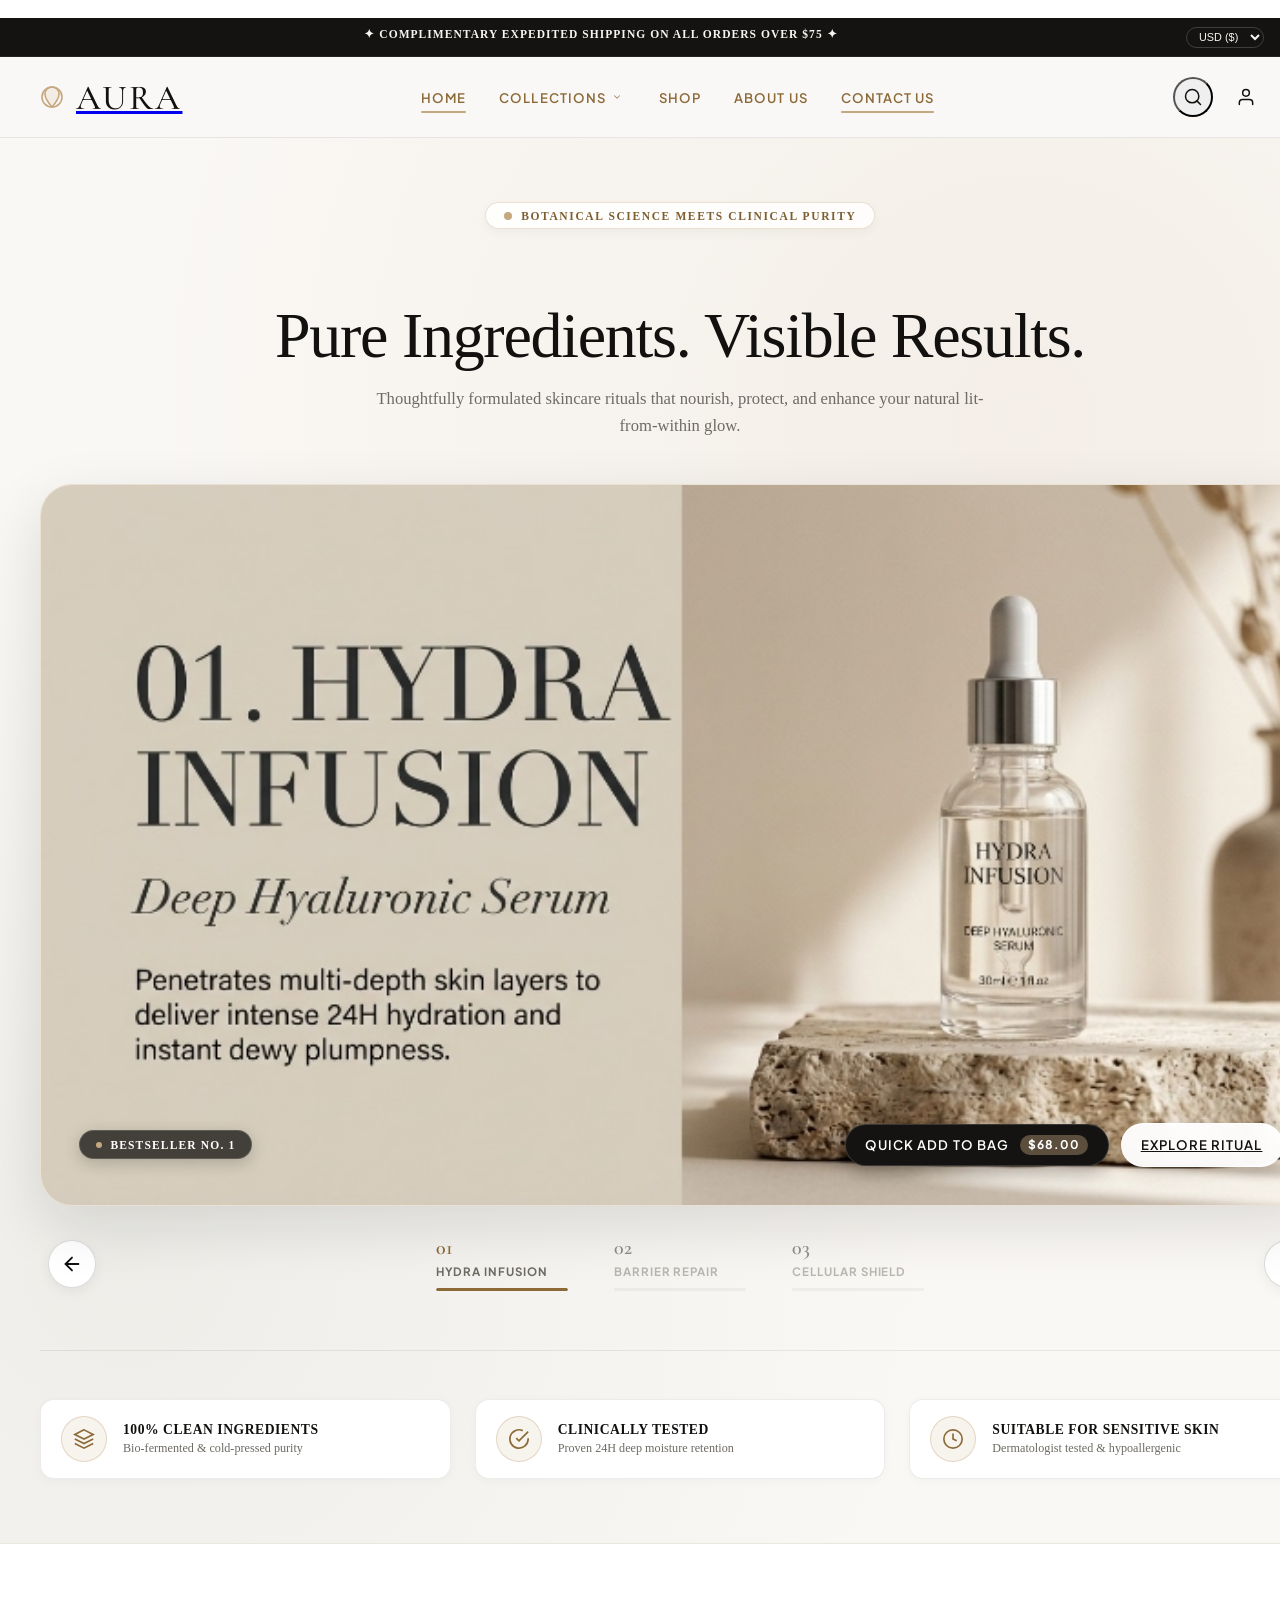
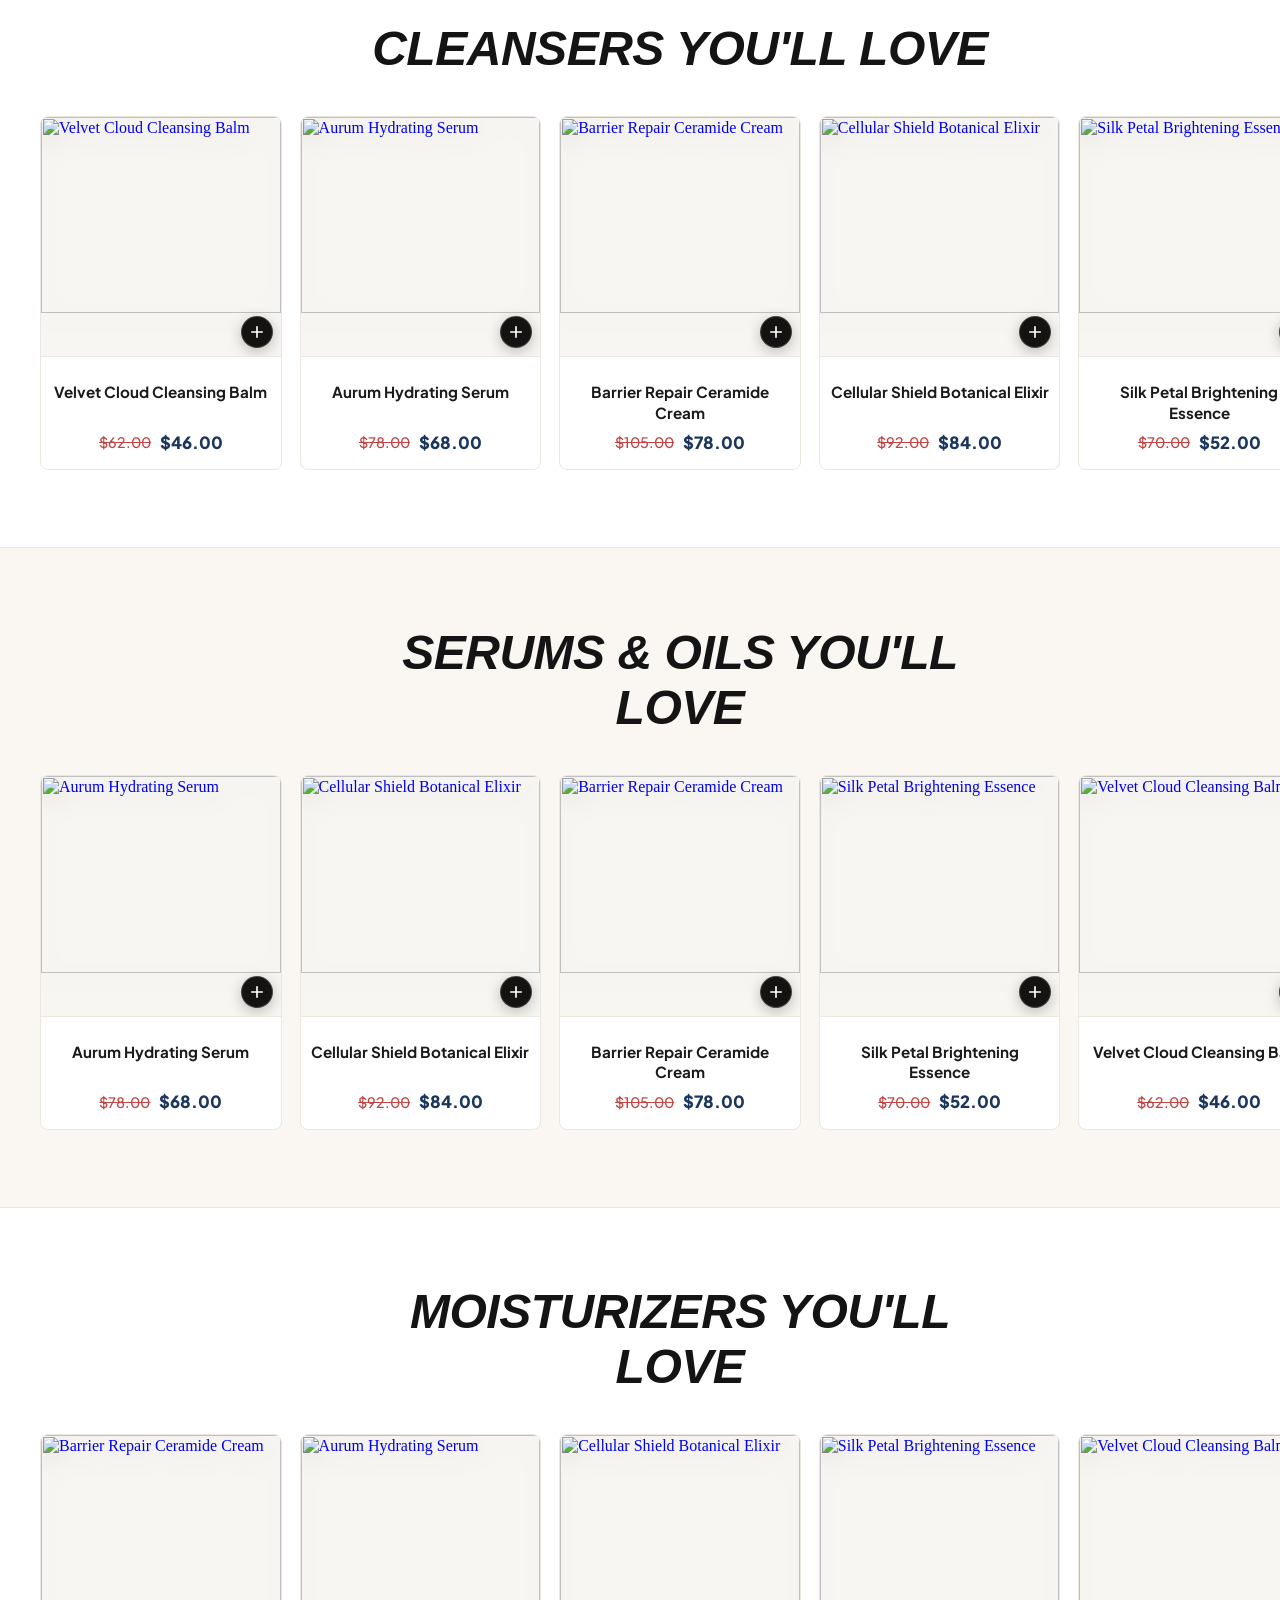
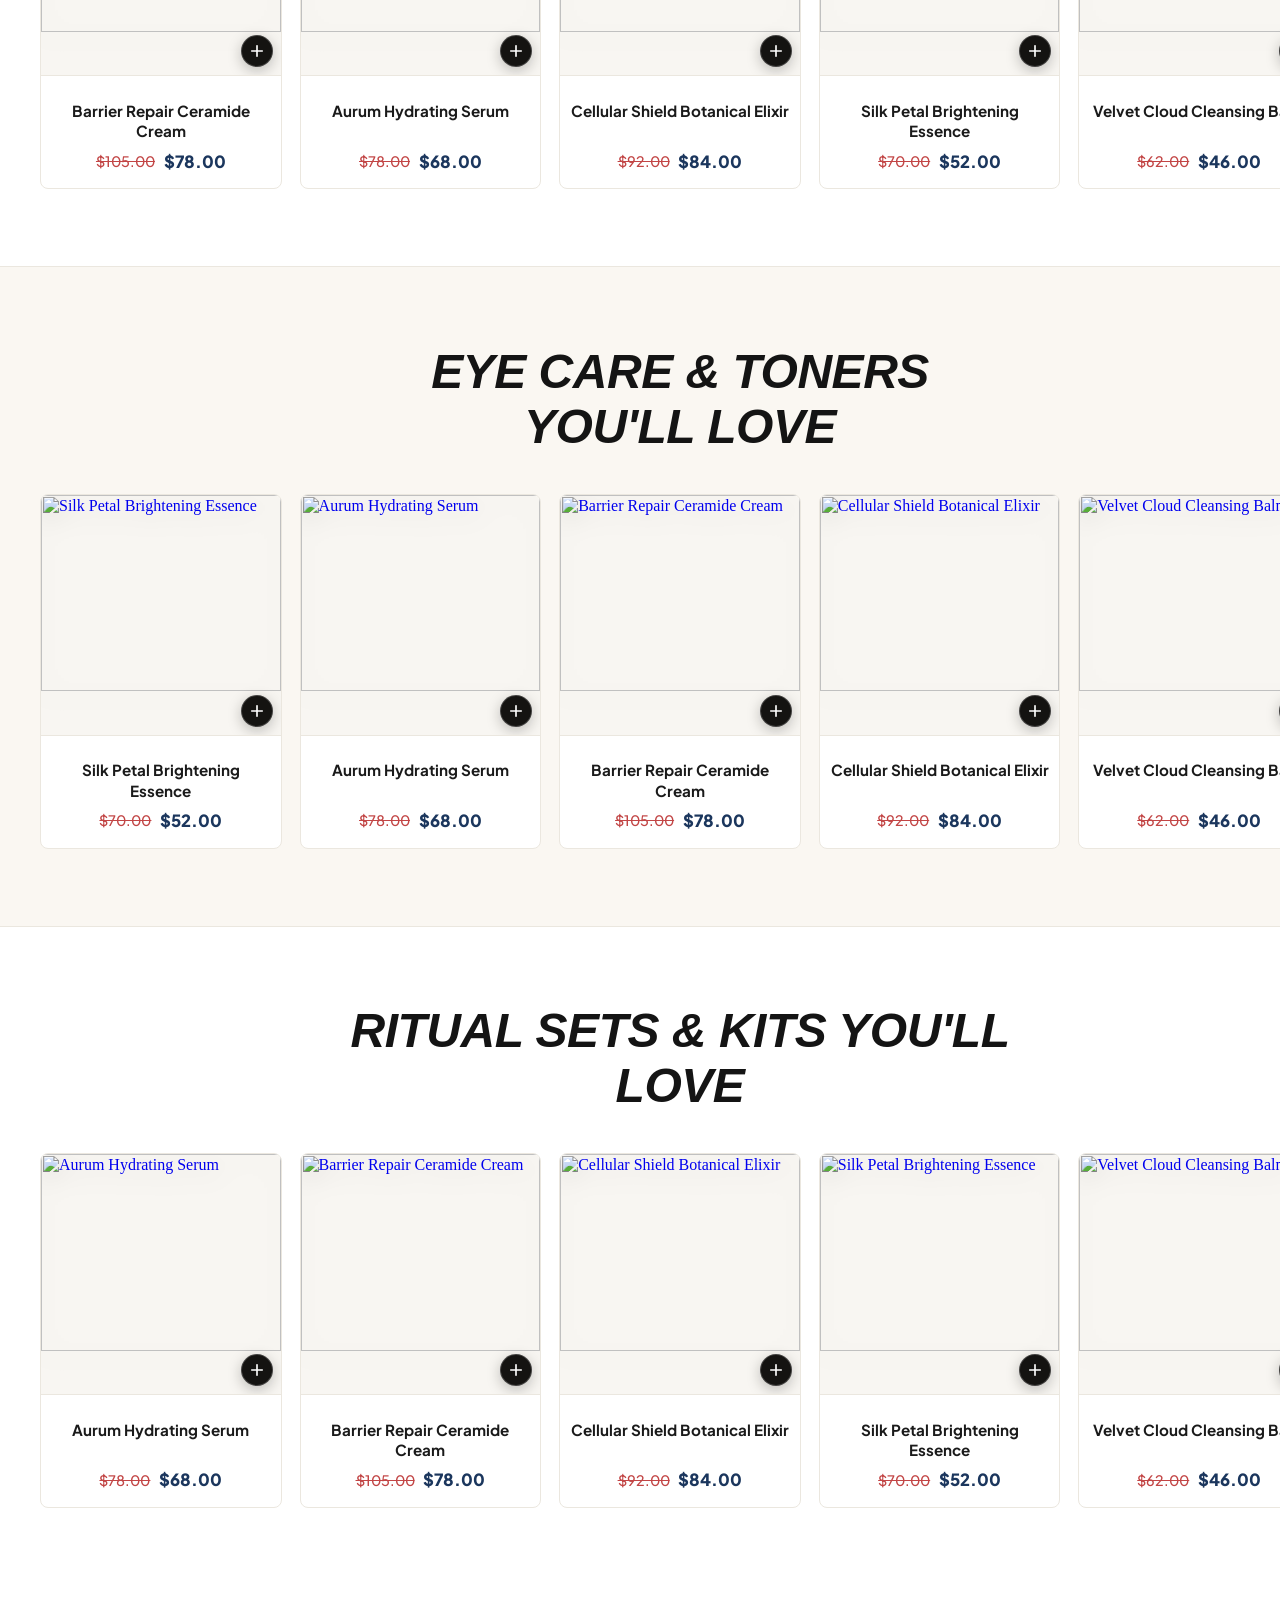
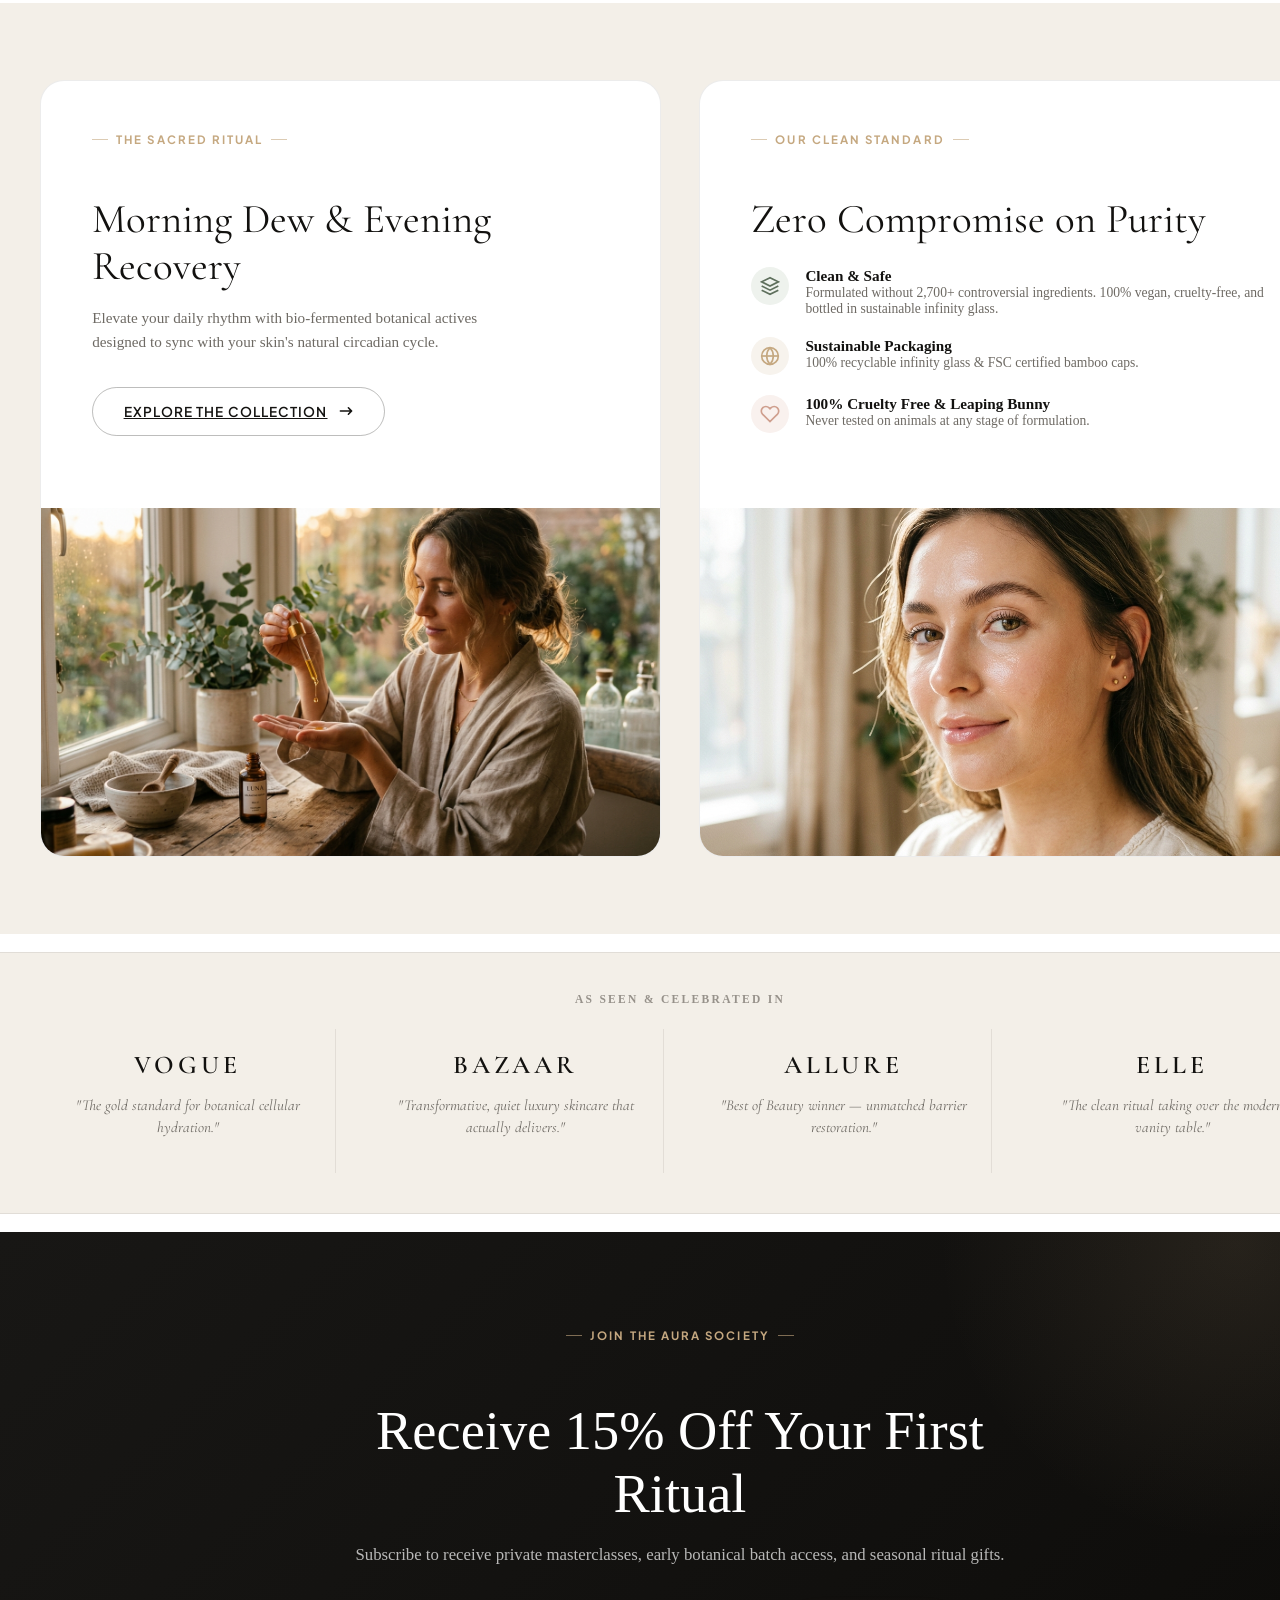
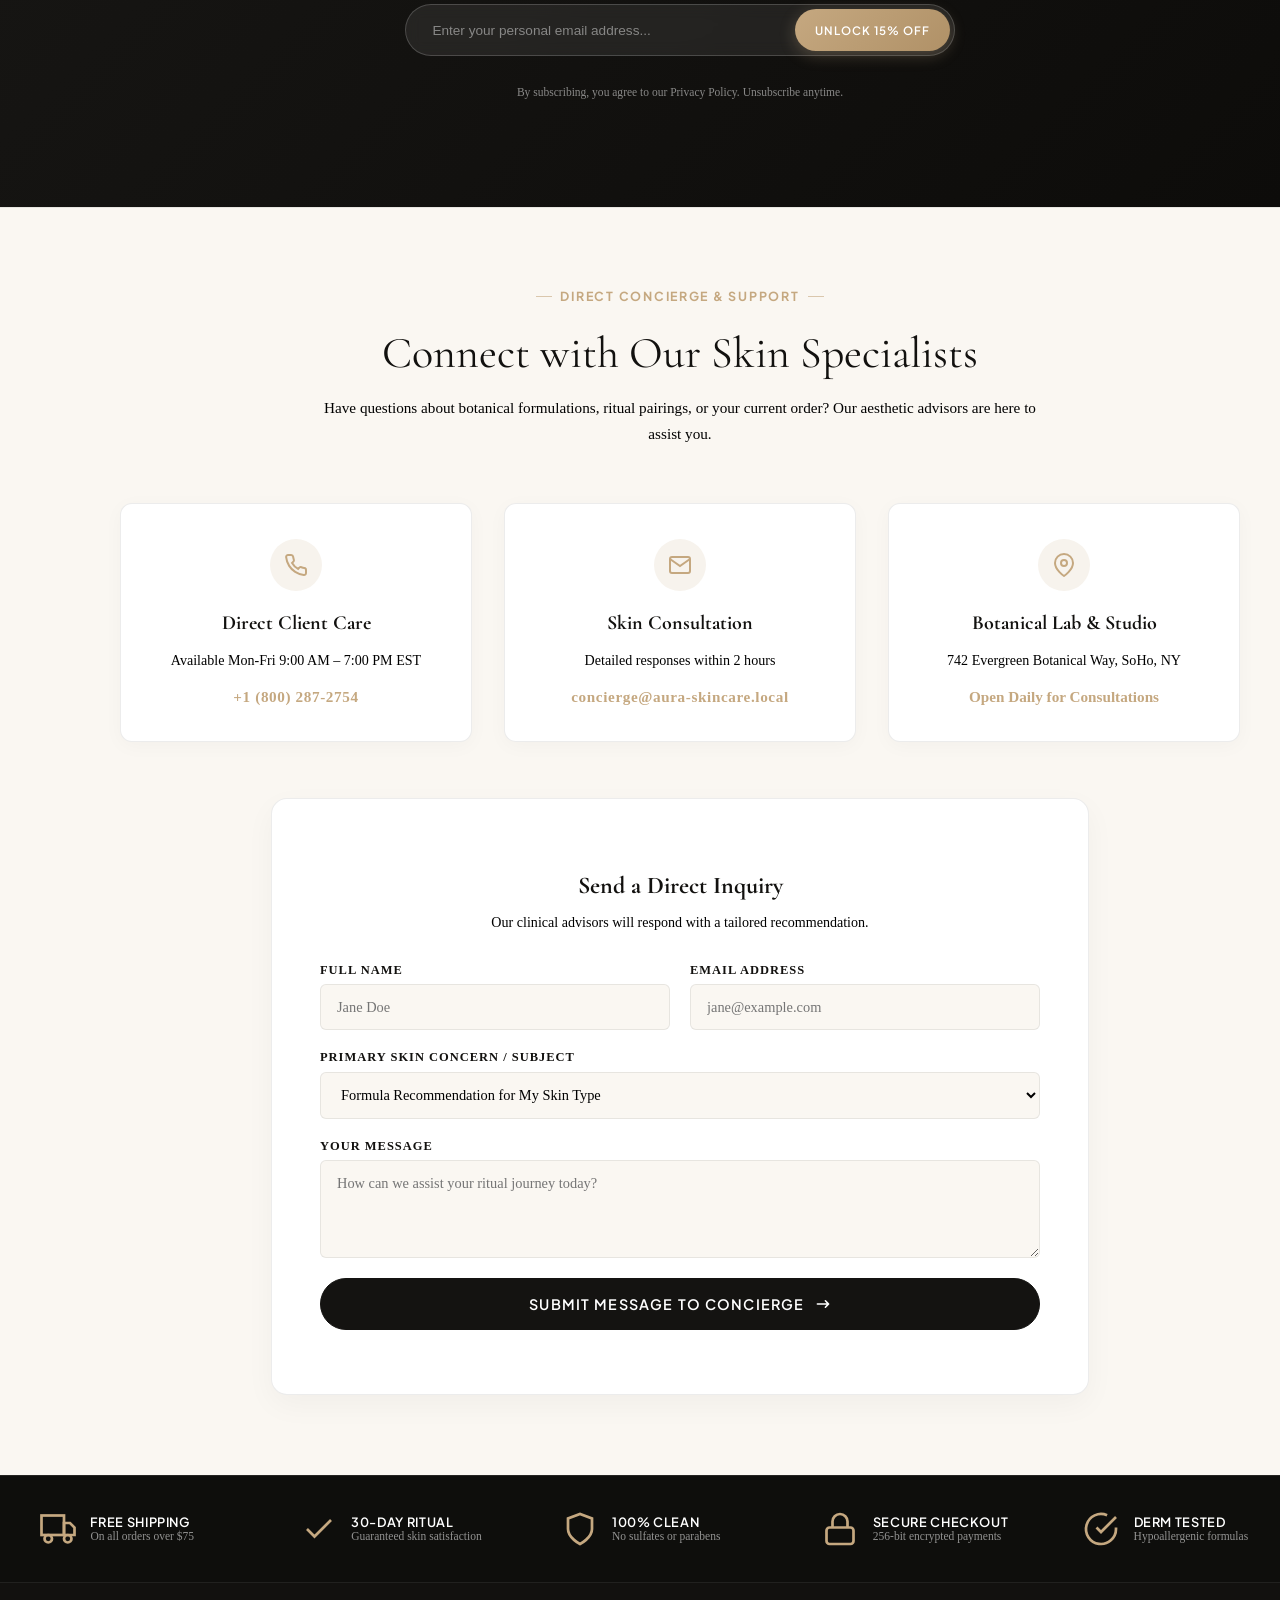
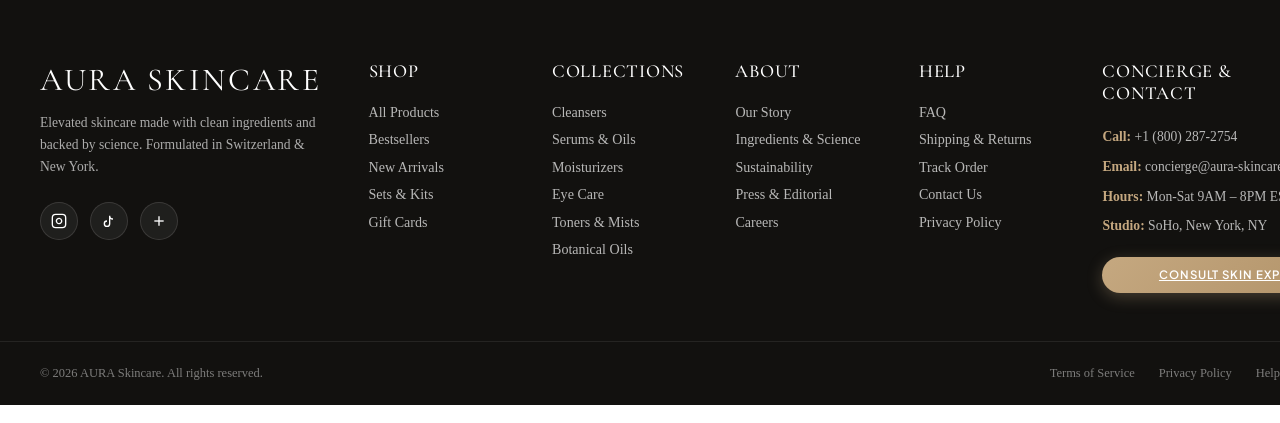
==== commit 83984ae2: "Replace bestsellers/new arrivals with dedicated Category Showcases: Cleansers, Serums, Moisturizers," ====
--- a/index.html
+++ b/index.html
@@ -45,7 +45,7 @@
 <link rel='stylesheet' id='wc-blocks-style-css' href='index.htmlwp-content/plugins/woocommerce/assets/client/blocks/wc-blocks.css?ver=wc-11.0.1' media='all' />
 
 <style id="global-styles-inline-css">
-:root{--wp--preset--aspect-ratio--square: 1;--wp--preset--aspect-ratio--4-3: 4/3;--wp--preset--aspect-ratio--3-4: 3/4;--wp--preset--aspect-ratio--3-2: 3/2;--wp--preset--aspect-ratio--2-3: 2/3;--wp--preset--aspect-ratio--16-9: 16/9;--wp--preset--aspect-ratio--9-16: 9/16;--wp--preset--color--black: #000000;--wp--preset--color--cyan-bluish-gray: #abb8c3;--wp--preset--color--white: #ffffff;--wp--preset--color--pale-pink: #f78da7;--wp--preset--color--vivid-red: #cf2e2e;--wp--preset--color--luminous-vivid-orange: #ff6900;--wp--preset--color--luminous-vivid-amber: #fcb900;--wp--preset--color--light-green-cyan: #7bdcb5;--wp--preset--color--vivid-green-cyan: #00d084;--wp--preset--color--pale-cyan-blue: #8ed1fc;--wp--preset--color--vivid-cyan-blue: #0693e3;--wp--preset--color--vivid-purple: #9b51e0;--wp--preset--gradient--vivid-cyan-blue-to-vivid-purple: linear-gradient(135deg,rgb(6,147,227) 0%,rgb(155,81,224) 100%);--wp--preset--gradient--light-green-cyan-to-vivid-green-cyan: linear-gradient(135deg,rgb(122,220,180) 0%,rgb(0,208,130) 100%);--wp--preset--gradient--luminous-vivid-amber-to-luminous-vivid-orange: linear-gradient(135deg,rgb(252,185,0) 0%,rgb(255,105,0) 100%);--wp--preset--gradient--luminous-vivid-orange-to-vivid-red: linear-gradient(135deg,rgb(255,105,0) 0%,rgb(207,46,46) 100%);--wp--preset--gradient--very-light-gray-to-cyan-bluish-gray: linear-gradient(135deg,rgb(238,238,238) 0%,rgb(169,184,195) 100%);--wp--preset--gradient--cool-to-warm-spectrum: linear-gradient(135deg,rgb(74,234,220) 0%,rgb(151,120,209) 20%,rgb(207,42,186) 40%,rgb(238,44,130) 60%,rgb(251,105,98) 80%,rgb(254,248,76) 100%);--wp--preset--gradient--blush-light-purple: linear-gradient(135deg,rgb(255,206,236) 0%,rgb(152,150,240) 100%);--wp--preset--gradient--blush-bordeaux: linear-gradient(135deg,rgb(254,205,165) 0%,rgb(254,45,45) 50%,rgb(107,0,62) 100%);--wp--preset--gradient--luminous-dusk: linear-gradient(135deg,rgb(255,203,112) 0%,rgb(199,81,192) 50%,rgb(65,88,208) 100%);--wp--preset--gradient--pale-ocean: linear-gradient(135deg,rgb(255,245,203) 0%,rgb(182,227,212) 50%,rgb(51,167,181) 100%);--wp--preset--gradient--electric-grass: linear-gradient(135deg,rgb(202,248,128) 0%,rgb(113,206,126) 100%);--wp--preset--gradient--midnight: linear-gradient(135deg,rgb(2,3,129) 0%,rgb(40,116,252) 100%);--wp--preset--font-size--small: 13px;--wp--preset--font-size--medium: 20px;--wp--preset--font-size--large: 36px;--wp--preset--font-size--x-large: 42px;--wp--preset--spacing--20: 0.44rem;--wp--preset--spacing--30: 0.67rem;--wp--preset--spacing--40: 1rem;--wp--preset--spacing--50: 1.5rem;--wp--preset--spacing--60: 2.25rem;--wp--preset--spacing--70: 3.38rem;--wp--preset--spacing--80: 5.06rem;--wp--preset--shadow--natural: 6px 6px 9px rgba(0, 0, 0, 0.2);--wp--preset--shadow--deep: 12px 12px 50px rgba(0, 0, 0, 0.4);--wp--preset--shadow--sharp: 6px 6px 0px rgba(0, 0, 0, 0.2);--wp--preset--shadow--outlined: 6px 6px 0px -3px rgb(255, 255, 255), 6px 6px rgb(0, 0, 0);--wp--preset--shadow--crisp: 6px 6px 0px rgb(0, 0, 0);}.wp-block-button{--wp--preset--dimension--25: 25%;--wp--preset--dimension--50: 50%;--wp--preset--dimension--75: 75%;--wp--preset--dimension--100: 100%;}:where(body) { margin: 0; }:where(.is-layout-flex){gap: 0.5em;}:where(.is-layout-grid){gap: 0.5em;}body .is-layout-flex{display: flex;}.is-layout-flex{flex-wrap: wrap;align-items: center;}.is-layout-flex > :is(*, div){margin: 0;}body .is-layout-grid{display: grid;}.is-layout-grid > :is(*, div){margin: 0;}body{padding-top: 0px;padding-right: 0px;padding-bottom: 0px;padding-left: 0px;}:root :where(.wp-element-button, .wp-block-button__link){background-color: #32373c;border-width: 0;color: #fff;font-family: inherit;font-size: inherit;font-style: inherit;font-weight: inherit;letter-spacing: inherit;line-height: inherit;padding-top: calc(0.667em + 2px);padding-right: calc(1.333em + 2px);padding-bottom: calc(0.667em + 2px);padding-left: calc(1.333em + 2px);text-decoration: none;text-transform: inherit;}.has-black-color{color: var(--wp--preset--color--black) !important;}.has-cyan-bluish-gray-color{color: var(--wp--preset--color--cyan-bluish-gray) !important;}.has-white-color{color: var(--wp--preset--color--white) !important;}.has-pale-pink-color{color: var(--wp--preset--color--pale-pink) !important;}.has-vivid-red-color{color: var(--wp--preset--color--vivid-red) !important;}.has-luminous-vivid-orange-color{color: var(--wp--preset--color--luminous-vivid-orange) !important;}.has-luminous-vivid-amber-color{color: var(--wp--preset--color--luminous-vivid-amber) !important;}.has-light-green-cyan-color{color: var(--wp--preset--color--light-green-cyan) !important;}.has-vivid-green-cyan-color{color: var(--wp--preset--color--vivid-green-cyan) !important;}.has-pale-cyan-blue-color{color: var(--wp--preset--color--pale-cyan-blue) !important;}.has-vivid-cyan-blue-color{color: var(--wp--preset--color--vivid-cyan-blue) !important;}.has-vivid-purple-color{color: var(--wp--preset--color--vivid-purple) !important;}.has-black-background-color{background-color: var(--wp--preset--color--black) !important;}.has-cyan-bluish-gray-background-color{background-color: var(--wp--preset--color--cyan-bluish-gray) !important;}.has-white-background-color{background-color: var(--wp--preset--color--white) !important;}.has-pale-pink-background-color{background-color: var(--wp--preset--color--pale-pink) !important;}.has-vivid-red-background-color{background-color: var(--wp--preset--color--vivid-red) !important;}.has-luminous-vivid-orange-background-color{background-color: var(--wp--preset--color--luminous-vivid-orange) !important;}.has-luminous-vivid-amber-background-color{background-color: var(--wp--preset--color--luminous-vivid-amber) !important;}.has-light-green-cyan-background-color{background-color: var(--wp--preset--color--light-green-cyan) !important;}.has-vivid-green-cyan-background-color{background-color: var(--wp--preset--color--vivid-green-cyan) !important;}.has-pale-cyan-blue-background-color{background-color: var(--wp--preset--color--pale-cyan-blue) !important;}.has-vivid-cyan-blue-background-color{background-color: var(--wp--preset--color--vivid-cyan-blue) !important;}.has-vivid-purple-background-color{background-color: var(--wp--preset--color--vivid-purple) !important;}.has-black-border-color{border-color: var(--wp--preset--color--black) !important;}.has-cyan-bluish-gray-border-color{border-color: var(--wp--preset--color--cyan-bluish-gray) !important;}.has-white-border-color{border-color: var(--wp--preset--color--white) !important;}.has-pale-pink-border-color{border-color: var(--wp--preset--color--pale-pink) !important;}.has-vivid-red-border-color{border-color: var(--wp--preset--color--vivid-red) !important;}.has-luminous-vivid-orange-border-color{border-color: var(--wp--preset--color--luminous-vivid-orange) !important;}.has-luminous-vivid-amber-border-color{border-color: var(--wp--preset--color--luminous-vivid-amber) !important;}.has-light-green-cyan-border-color{border-color: var(--wp--preset--color--light-green-cyan) !important;}.has-vivid-green-cyan-border-color{border-color: var(--wp--preset--color--vivid-green-cyan) !important;}.has-pale-cyan-blue-border-color{border-color: var(--wp--preset--color--pale-cyan-blue) !important;}.has-vivid-cyan-blue-border-color{border-color: var(--wp--preset--color--vivid-cyan-blue) !important;}.has-vivid-purple-border-color{border-color: var(--wp--preset--color--vivid-purple) !important;}.has-vivid-cyan-blue-to-vivid-purple-gradient-background{background: var(--wp--preset--gradient--vivid-cyan-blue-to-vivid-purple) !important;}.has-light-green-cyan-to-vivid-green-cyan-gradient-background{background: var(--wp--preset--gradient--light-green-cyan-to-vivid-green-cyan) !important;}.has-luminous-vivid-amber-to-luminous-vivid-orange-gradient-background{background: var(--wp--preset--gradient--luminous-vivid-amber-to-luminous-vivid-orange) !important;}.has-luminous-vivid-orange-to-vivid-red-gradient-background{background: var(--wp--preset--gradient--luminous-vivid-orange-to-vivid-red) !important;}.has-very-light-gray-to-cyan-bluish-gray-gradient-background{background: var(--wp--preset--gradient--very-light-gray-to-cyan-bluish-gray) !important;}.has-cool-to-warm-spectrum-gradient-background{background: var(--wp--preset--gradient--cool-to-warm-spectrum) !important;}.has-blush-light-purple-gradient-background{background: var(--wp--preset--gradient--blush-light-purple) !important;}.has-blush-bordeaux-gradient-background{background: var(--wp--preset--gradient--blush-bordeaux) !important;}.has-luminous-dusk-gradient-background{background: var(--wp--preset--gradient--luminous-dusk) !important;}.has-pale-ocean-gradient-background{background: var(--wp--preset--gradient--pale-ocean) !important;}.has-electric-grass-gradient-background{background: var(--wp--preset--gradient--electric-grass) !important;}.has-midnight-gradient-background{background: var(--wp--preset--gradient--midnight) !important;}.has-small-font-size{font-size: var(--wp--preset--font-size--small) !important;}.has-medium-font-size{font-size: var(--wp--preset--font-size--medium) !important;}.has-large-font-size{font-size: var(--wp--preset--font-size--large) !important;}.has-x-large-font-size{font-size: var(--wp--preset--font-size--x-large) !important;}
+:root{--wp--preset--aspect-ratio--square: 1;--wp--preset--aspect-ratio--4-3: 4/3;--wp--preset--aspect-ratio--3-4: 3/4;--wp--preset--aspect-ratio--3-2: 3/2;--wp--preset--aspect-ratio--2-3: 2/3;--wp--preset--aspect-ratio--16-9: 16/9;--wp--preset--aspect-ratio--9-16: 9/16;--wp--preset--color--black: #000000;--wp--preset--color--cyan-bluish-gray: #abb8c3;--wp--preset--color--white: #ffffff;--wp--preset--color--pale-pink: #f78da7;--wp--preset--color--vivid-red: #cf2e2e;--wp--preset--color--luminous-vivid-orange: #ff6900;--wp--preset--color--luminous-vivid-amber: #fcb900;--wp--preset--color--light-green-cyan: #7bdcb5;--wp--preset--color--vivid-green-cyan: #00d084;--wp--preset--color--pale-cyan-blue: #8ed1fc;--wp--preset--color--vivid-cyan-blue: #0693e3;--wp--preset--color--vivid-purple: #9b51e0;--wp--preset--gradient--vivid-cyan-blue-to-vivid-purple: linear-gradient(135deg,rgb(6,147,227) 0%,rgb(155,81,224) 100%);--wp--preset--gradient--light-green-cyan-to-vivid-green-cyan: linear-gradient(135deg,rgb(122,220,180) 0%,rgb(0,208,130) 100%);--wp--preset--gradient--luminous-vivid-amber-to-luminous-vivid-orange: linear-gradient(135deg,rgb(252,185,0) 0%,rgb(255,105,0) 100%);--wp--preset--gradient--luminous-vivid-orange-to-vivid-red: linear-gradient(135deg,rgb(255,105,0) 0%,rgb(207,46,46) 100%);--wp--preset--gradient--very-light-gray-to-cyan-bluish-gray: linear-gradient(135deg,rgb(238,238,238) 0%,rgb(169,184,195) 100%);--wp--preset--gradient--cool-to-warm-spectrum: linear-gradient(135deg,rgb(74,234,220) 0%,rgb(151,120,209) 20%,rgb(207,42,186) 40%,rgb(238,44,130) 60%,rgb(251,105,98) 80%,rgb(254,248,76) 100%);--wp--preset--gradient--blush-light-purple: linear-gradient(135deg,rgb(255,206,236) 0%,rgb(152,150,240) 100%);--wp--preset--gradient--blush-bordeaux: linear-gradient(135deg,rgb(254,205,165) 0%,rgb(254,45,45) 50%,rgb(107,0,62) 100%);--wp--preset--gradient--luminous-dusk: linear-gradient(135deg,rgb(255,203,112) 0%,rgb(199,81,192) 50%,rgb(65,88,208) 100%);--wp--preset--gradient--pale-ocean: linear-gradient(135deg,rgb(255,245,203) 0%,rgb(182,227,212) 50%,rgb(51,167,181) 100%);--wp--preset--gradient--electric-grass: linear-gradient(135deg,rgb(202,248,128) 0%,rgb(113,206,126) 100%);--wp--preset--gradient--midnight: linear-gradient(135deg,rgb(2,3,129) 0%,rgb(40,116,252) 100%);--wp--preset--font-size--small: 13px;--wp--preset--font-size--medium: 20px;--wp--preset--font-size--large: 36px;--wp--preset--font-size--x-large: 42px;--wp--preset--font-family--inter: "Inter", sans-serif;--wp--preset--font-family--cardo: Cardo;--wp--preset--spacing--20: 0.44rem;--wp--preset--spacing--30: 0.67rem;--wp--preset--spacing--40: 1rem;--wp--preset--spacing--50: 1.5rem;--wp--preset--spacing--60: 2.25rem;--wp--preset--spacing--70: 3.38rem;--wp--preset--spacing--80: 5.06rem;--wp--preset--shadow--natural: 6px 6px 9px rgba(0, 0, 0, 0.2);--wp--preset--shadow--deep: 12px 12px 50px rgba(0, 0, 0, 0.4);--wp--preset--shadow--sharp: 6px 6px 0px rgba(0, 0, 0, 0.2);--wp--preset--shadow--outlined: 6px 6px 0px -3px rgb(255, 255, 255), 6px 6px rgb(0, 0, 0);--wp--preset--shadow--crisp: 6px 6px 0px rgb(0, 0, 0);}.wp-block-button{--wp--preset--dimension--25: 25%;--wp--preset--dimension--50: 50%;--wp--preset--dimension--75: 75%;--wp--preset--dimension--100: 100%;}:where(body) { margin: 0; }:where(.is-layout-flex){gap: 0.5em;}:where(.is-layout-grid){gap: 0.5em;}body .is-layout-flex{display: flex;}.is-layout-flex{flex-wrap: wrap;align-items: center;}.is-layout-flex > :is(*, div){margin: 0;}body .is-layout-grid{display: grid;}.is-layout-grid > :is(*, div){margin: 0;}body{padding-top: 0px;padding-right: 0px;padding-bottom: 0px;padding-left: 0px;}:root :where(.wp-element-button, .wp-block-button__link){background-color: #32373c;border-width: 0;color: #fff;font-family: inherit;font-size: inherit;font-style: inherit;font-weight: inherit;letter-spacing: inherit;line-height: inherit;padding-top: calc(0.667em + 2px);padding-right: calc(1.333em + 2px);padding-bottom: calc(0.667em + 2px);padding-left: calc(1.333em + 2px);text-decoration: none;text-transform: inherit;}.has-black-color{color: var(--wp--preset--color--black) !important;}.has-cyan-bluish-gray-color{color: var(--wp--preset--color--cyan-bluish-gray) !important;}.has-white-color{color: var(--wp--preset--color--white) !important;}.has-pale-pink-color{color: var(--wp--preset--color--pale-pink) !important;}.has-vivid-red-color{color: var(--wp--preset--color--vivid-red) !important;}.has-luminous-vivid-orange-color{color: var(--wp--preset--color--luminous-vivid-orange) !important;}.has-luminous-vivid-amber-color{color: var(--wp--preset--color--luminous-vivid-amber) !important;}.has-light-green-cyan-color{color: var(--wp--preset--color--light-green-cyan) !important;}.has-vivid-green-cyan-color{color: var(--wp--preset--color--vivid-green-cyan) !important;}.has-pale-cyan-blue-color{color: var(--wp--preset--color--pale-cyan-blue) !important;}.has-vivid-cyan-blue-color{color: var(--wp--preset--color--vivid-cyan-blue) !important;}.has-vivid-purple-color{color: var(--wp--preset--color--vivid-purple) !important;}.has-black-background-color{background-color: var(--wp--preset--color--black) !important;}.has-cyan-bluish-gray-background-color{background-color: var(--wp--preset--color--cyan-bluish-gray) !important;}.has-white-background-color{background-color: var(--wp--preset--color--white) !important;}.has-pale-pink-background-color{background-color: var(--wp--preset--color--pale-pink) !important;}.has-vivid-red-background-color{background-color: var(--wp--preset--color--vivid-red) !important;}.has-luminous-vivid-orange-background-color{background-color: var(--wp--preset--color--luminous-vivid-orange) !important;}.has-luminous-vivid-amber-background-color{background-color: var(--wp--preset--color--luminous-vivid-amber) !important;}.has-light-green-cyan-background-color{background-color: var(--wp--preset--color--light-green-cyan) !important;}.has-vivid-green-cyan-background-color{background-color: var(--wp--preset--color--vivid-green-cyan) !important;}.has-pale-cyan-blue-background-color{background-color: var(--wp--preset--color--pale-cyan-blue) !important;}.has-vivid-cyan-blue-background-color{background-color: var(--wp--preset--color--vivid-cyan-blue) !important;}.has-vivid-purple-background-color{background-color: var(--wp--preset--color--vivid-purple) !important;}.has-black-border-color{border-color: var(--wp--preset--color--black) !important;}.has-cyan-bluish-gray-border-color{border-color: var(--wp--preset--color--cyan-bluish-gray) !important;}.has-white-border-color{border-color: var(--wp--preset--color--white) !important;}.has-pale-pink-border-color{border-color: var(--wp--preset--color--pale-pink) !important;}.has-vivid-red-border-color{border-color: var(--wp--preset--color--vivid-red) !important;}.has-luminous-vivid-orange-border-color{border-color: var(--wp--preset--color--luminous-vivid-orange) !important;}.has-luminous-vivid-amber-border-color{border-color: var(--wp--preset--color--luminous-vivid-amber) !important;}.has-light-green-cyan-border-color{border-color: var(--wp--preset--color--light-green-cyan) !important;}.has-vivid-green-cyan-border-color{border-color: var(--wp--preset--color--vivid-green-cyan) !important;}.has-pale-cyan-blue-border-color{border-color: var(--wp--preset--color--pale-cyan-blue) !important;}.has-vivid-cyan-blue-border-color{border-color: var(--wp--preset--color--vivid-cyan-blue) !important;}.has-vivid-purple-border-color{border-color: var(--wp--preset--color--vivid-purple) !important;}.has-vivid-cyan-blue-to-vivid-purple-gradient-background{background: var(--wp--preset--gradient--vivid-cyan-blue-to-vivid-purple) !important;}.has-light-green-cyan-to-vivid-green-cyan-gradient-background{background: var(--wp--preset--gradient--light-green-cyan-to-vivid-green-cyan) !important;}.has-luminous-vivid-amber-to-luminous-vivid-orange-gradient-background{background: var(--wp--preset--gradient--luminous-vivid-amber-to-luminous-vivid-orange) !important;}.has-luminous-vivid-orange-to-vivid-red-gradient-background{background: var(--wp--preset--gradient--luminous-vivid-orange-to-vivid-red) !important;}.has-very-light-gray-to-cyan-bluish-gray-gradient-background{background: var(--wp--preset--gradient--very-light-gray-to-cyan-bluish-gray) !important;}.has-cool-to-warm-spectrum-gradient-background{background: var(--wp--preset--gradient--cool-to-warm-spectrum) !important;}.has-blush-light-purple-gradient-background{background: var(--wp--preset--gradient--blush-light-purple) !important;}.has-blush-bordeaux-gradient-background{background: var(--wp--preset--gradient--blush-bordeaux) !important;}.has-luminous-dusk-gradient-background{background: var(--wp--preset--gradient--luminous-dusk) !important;}.has-pale-ocean-gradient-background{background: var(--wp--preset--gradient--pale-ocean) !important;}.has-electric-grass-gradient-background{background: var(--wp--preset--gradient--electric-grass) !important;}.has-midnight-gradient-background{background: var(--wp--preset--gradient--midnight) !important;}.has-small-font-size{font-size: var(--wp--preset--font-size--small) !important;}.has-medium-font-size{font-size: var(--wp--preset--font-size--medium) !important;}.has-large-font-size{font-size: var(--wp--preset--font-size--large) !important;}.has-x-large-font-size{font-size: var(--wp--preset--font-size--x-large) !important;}.has-inter-font-family{font-family: var(--wp--preset--font-family--inter) !important;}.has-cardo-font-family{font-family: var(--wp--preset--font-family--cardo) !important;}
 /*# sourceURL=global-styles-inline-css */
 </style>
 
@@ -57,15 +57,16 @@
 /*# sourceURL=woocommerce-inline-inline-css */
 </style>
 <link rel='stylesheet' id='aura-google-fonts-css' href='https://fonts.googleapis.com/css2?family=Cormorant+Garamond:ital,wght@0,300;0,400;0,500;0,600;1,400;1,600&#038;family=Plus+Jakarta+Sans:wght@300;400;500;600;700&#038;display=swap' media='all' />
-<link rel='stylesheet' id='aura-core-styles-css' href='assets/css/core.css?ver=1.2.9' media='all' />
-<link rel='stylesheet' id='aura-hero-banner-css' href='assets/css/hero-banner.css?ver=1.2.9' media='all' />
-<link rel='stylesheet' id='aura-product-grid-css' href='assets/css/product-grid.css?ver=1.2.9' media='all' />
-<link rel='stylesheet' id='aura-cart-drawer-css' href='assets/css/cart-drawer.css?ver=1.2.9' media='all' />
-<link rel='stylesheet' id='aura-product-detail-css' href='assets/css/product-detail.css?ver=1.2.9' media='all' />
-<link rel='stylesheet' id='aura-checkout-css' href='assets/css/checkout.css?ver=1.2.9' media='all' />
-<link rel='stylesheet' id='aura-shop-css' href='assets/css/shop.css?ver=1.2.9' media='all' />
-<link rel='stylesheet' id='aura-about-css' href='assets/css/about.css?ver=1.2.9' media='all' />
-<link rel='stylesheet' id='aura-main-style-css' href='index.htmlwp-content/themes/aura-skincare/style.css?ver=1.2.9' media='all' />
+<link rel='stylesheet' id='aura-core-styles-css' href='assets/css/core.css?ver=1.3.2' media='all' />
+<link rel='stylesheet' id='aura-hero-banner-css' href='assets/css/hero-banner.css?ver=1.3.2' media='all' />
+<link rel='stylesheet' id='aura-product-grid-css' href='assets/css/product-grid.css?ver=1.3.2' media='all' />
+<link rel='stylesheet' id='aura-cart-drawer-css' href='assets/css/cart-drawer.css?ver=1.3.2' media='all' />
+<link rel='stylesheet' id='aura-product-detail-css' href='assets/css/product-detail.css?ver=1.3.2' media='all' />
+<link rel='stylesheet' id='aura-checkout-css' href='assets/css/checkout.css?ver=1.3.2' media='all' />
+<link rel='stylesheet' id='aura-shop-css' href='assets/css/shop.css?ver=1.3.2' media='all' />
+<link rel='stylesheet' id='aura-about-css' href='assets/css/about.css?ver=1.3.2' media='all' />
+<link rel='stylesheet' id='aura-account-css' href='assets/css/account.css?ver=1.3.2' media='all' />
+<link rel='stylesheet' id='aura-main-style-css' href='index.htmlwp-content/themes/aura-skincare/style.css?ver=1.3.2' media='all' />
 <script id="jquery-core-js" src="index.htmlwp-includes/js/jquery/jquery.min.js?ver=3.7.1"></script>
 <script id="jquery-migrate-js" src="index.htmlwp-includes/js/jquery/jquery-migrate.min.js?ver=3.4.1"></script>
 <script data-wp-strategy="defer" defer id="wc-jquery-blockui-js" src="index.htmlwp-content/plugins/woocommerce/assets/js/jquery-blockui/jquery.blockUI.min.js?ver=2.7.0-wc.11.0.1"></script>
@@ -86,7 +87,11 @@
 <link rel="canonical" href="index.html" />
 <link rel='shortlink' href='index.html' />
 	<noscript><style>.woocommerce-product-gallery{ opacity: 1 !important; }</style></noscript>
-	</head>
+	<style class="wp-fonts-local">
+@font-face{font-family:Inter;font-style:normal;font-weight:300 900;font-display:fallback;src:url('index.htmlwp-content/plugins/woocommerce/assets/fonts/Inter-VariableFont_slnt,wght.woff2') format('woff2');font-stretch:normal;}
+@font-face{font-family:Cardo;font-style:normal;font-weight:400;font-display:fallback;src:url('index.htmlwp-content/plugins/woocommerce/assets/fonts/cardo_normal_400.woff2') format('woff2');}
+</style>
+</head>
 <body class="home wp-singular page-template page-template-page-templates page-template-template-agency-home page-template-page-templatestemplate-agency-home-php page page-id-6 wp-embed-responsive wp-theme-aura-skincare theme-aura-skincare woocommerce-no-js aura-luxury-theme has-announcement-bar">
 
 <a class="skip-link screen-reader-text" href="#main-content">Skip to content</a>
@@ -168,7 +173,7 @@
 				</button>
 
 				<!-- Customer Account -->
-				<a href="index.htmlmy-account/" class="nav-action-btn nav-action-account" aria-label="My Account">
+				<a href="my-account.html" class="nav-action-btn nav-action-account" aria-label="My Account">
 					<svg viewBox="0 0 24 24" fill="none" stroke="currentColor" stroke-width="1.8" stroke-linecap="round" stroke-linejoin="round">
 						<path d="M20 21v-2a4 4 0 0 0-4-4H8a4 4 0 0 0-4 4v2"></path>
 						<circle cx="12" cy="7" r="4"></circle>
@@ -445,352 +450,1561 @@
 	</div>
 </section>
 
-	<!-- 2. Section 1: Bestsellers You'll Love Grid -->
-	﻿
-<section id="bestsellers" class="bestsellers-section" style="padding: clamp(3.5rem, 6vw, 5.5rem) 0; background: #ffffff; border-top: 1px solid #EBE7DF;" aria-label="Bestsellers You&#039;ll Love">
-	<div class="aura-container-wide">
-		
-		<!-- Section Header -->
-		<div class="section-header" style="text-align: center; margin-bottom: 2.5rem;">
-			<h2 class="showcase-section-title">BESTSELLERS YOU’LL LOVE</h2>
+	<!-- 2. Category Section 1: Cleansers -->
+		<section id="cleansers-showcase" class="category-showcase-section" style="padding: clamp(3.5rem, 6vw, 5.5rem) 0; background: #ffffff; border-top: 1px solid #EBE7DF;" aria-label="CLEANSERS YOU&#039;LL LOVE">
+		<div class="aura-container-wide">
+			
+			<!-- Section Header Title -->
+			<div class="section-header" style="text-align: center; margin-bottom: 2.5rem;">
+				<h2 class="showcase-section-title">CLEANSERS YOU&#039;LL LOVE</h2>
+			</div>
+
+			<!-- 6-Column Product Grid -->
+			<div class="bestsellers-grid">
+									<article 
+						class="aura-product-card" 
+						data-product-id="24"
+						style="background: #ffffff; border: 1px solid #EBE7DF; border-radius: 8px; overflow: hidden; padding-bottom: 0.85rem;"
+					>
+						<!-- Product Image Frame -->
+						<div class="product-thumbnail-box" style="position: relative; aspect-ratio: 1/1; background: #F8F6F2; border-bottom: 1px solid #EBE7DF; display: flex; align-items: center; justify-content: center; overflow: hidden;">
+							
+							<a href="product-detail.html?product=velvet-cloud-cleansing-balm" class="product-card-img-link" style="display: flex; align-items: center; justify-content: center; width: 100%; height: 100%;">
+								<img 
+									src="index.htmlwp-content/uploads/2026/08/hero-products-1024x765.webp" 
+									alt="Velvet Cloud Cleansing Balm" 
+									class="product-card-img primary-img"
+									loading="lazy"
+									style="max-height: 82%; width: auto; object-fit: contain; filter: drop-shadow(0 6px 12px rgba(0,0,0,0.1)); margin: auto;"
+								>
+								<img 
+									src="assets/images/ritual-banner.webp" 
+									alt="Velvet Cloud Cleansing Balm" 
+									class="product-card-img alt-img"
+									loading="lazy"
+									style="max-height: 82%; width: auto; object-fit: contain; filter: drop-shadow(0 6px 12px rgba(0,0,0,0.1)); margin: auto;"
+								>
+							</a>
+
+							<!-- Quick Add (+) Button -->
+							<button 
+								type="button" 
+								class="quick-add-btn" 
+								onclick="event.stopPropagation();"
+								data-add-to-cart="24"
+								data-product-title="Velvet Cloud Cleansing Balm"
+								data-product-price="46"
+								data-product-img="index.htmlwp-content/uploads/2026/08/hero-products-1024x765.webp"
+								data-product-vol="100 ml / 3.4 fl. oz."
+								aria-label="Add Velvet Cloud Cleansing Balm to ritual bag"
+								style="width: 32px; height: 32px; bottom: 8px; right: 8px;"
+							>
+								<svg viewBox="0 0 24 24" fill="none" stroke="currentColor" stroke-width="2.2" stroke-linecap="round" stroke-linejoin="round" width="14" height="14">
+									<line x1="12" y1="5" x2="12" y2="19"></line>
+									<line x1="5" y1="12" x2="19" y2="12"></line>
+								</svg>
+							</button>
+						</div>
+
+						<!-- Centered Title & Price -->
+						<div class="product-card-details" style="padding: 0.85rem 0.65rem 0.2rem 0.65rem; text-align: center;">
+							<h3 class="card-title-centered">
+								<a href="product-detail.html?product=velvet-cloud-cleansing-balm">
+									Velvet Cloud Cleansing Balm								</a>
+							</h3>
+
+							<div class="card-price-centered">
+																	<span class="price-strikethrough-red">$62.00</span>
+																<span class="price-active-bold">$46.00</span>
+							</div>
+						</div>
+
+					</article>
+									<article 
+						class="aura-product-card" 
+						data-product-id="69"
+						style="background: #ffffff; border: 1px solid #EBE7DF; border-radius: 8px; overflow: hidden; padding-bottom: 0.85rem;"
+					>
+						<!-- Product Image Frame -->
+						<div class="product-thumbnail-box" style="position: relative; aspect-ratio: 1/1; background: #F8F6F2; border-bottom: 1px solid #EBE7DF; display: flex; align-items: center; justify-content: center; overflow: hidden;">
+							
+							<a href="product-detail.html?product=aurum-hydrating-serum-50ml" class="product-card-img-link" style="display: flex; align-items: center; justify-content: center; width: 100%; height: 100%;">
+								<img 
+									src="index.htmlwp-content/uploads/2026/08/hero-slide-1.png" 
+									alt="Aurum Hydrating Serum" 
+									class="product-card-img primary-img"
+									loading="lazy"
+									style="max-height: 82%; width: auto; object-fit: contain; filter: drop-shadow(0 6px 12px rgba(0,0,0,0.1)); margin: auto;"
+								>
+								<img 
+									src="assets/images/hero-products.webp" 
+									alt="Aurum Hydrating Serum" 
+									class="product-card-img alt-img"
+									loading="lazy"
+									style="max-height: 82%; width: auto; object-fit: contain; filter: drop-shadow(0 6px 12px rgba(0,0,0,0.1)); margin: auto;"
+								>
+							</a>
+
+							<!-- Quick Add (+) Button -->
+							<button 
+								type="button" 
+								class="quick-add-btn" 
+								onclick="event.stopPropagation();"
+								data-add-to-cart="69"
+								data-product-title="Aurum Hydrating Serum"
+								data-product-price="68"
+								data-product-img="index.htmlwp-content/uploads/2026/08/hero-slide-1.png"
+								data-product-vol="50 ml / 1.7 fl. oz."
+								aria-label="Add Aurum Hydrating Serum to ritual bag"
+								style="width: 32px; height: 32px; bottom: 8px; right: 8px;"
+							>
+								<svg viewBox="0 0 24 24" fill="none" stroke="currentColor" stroke-width="2.2" stroke-linecap="round" stroke-linejoin="round" width="14" height="14">
+									<line x1="12" y1="5" x2="12" y2="19"></line>
+									<line x1="5" y1="12" x2="19" y2="12"></line>
+								</svg>
+							</button>
+						</div>
+
+						<!-- Centered Title & Price -->
+						<div class="product-card-details" style="padding: 0.85rem 0.65rem 0.2rem 0.65rem; text-align: center;">
+							<h3 class="card-title-centered">
+								<a href="product-detail.html?product=aurum-hydrating-serum-50ml">
+									Aurum Hydrating Serum								</a>
+							</h3>
+
+							<div class="card-price-centered">
+																	<span class="price-strikethrough-red">$78.00</span>
+																<span class="price-active-bold">$68.00</span>
+							</div>
+						</div>
+
+					</article>
+									<article 
+						class="aura-product-card" 
+						data-product-id="26"
+						style="background: #ffffff; border: 1px solid #EBE7DF; border-radius: 8px; overflow: hidden; padding-bottom: 0.85rem;"
+					>
+						<!-- Product Image Frame -->
+						<div class="product-thumbnail-box" style="position: relative; aspect-ratio: 1/1; background: #F8F6F2; border-bottom: 1px solid #EBE7DF; display: flex; align-items: center; justify-content: center; overflow: hidden;">
+							
+							<a href="product-detail.html?product=barrier-repair-ceramide-cream" class="product-card-img-link" style="display: flex; align-items: center; justify-content: center; width: 100%; height: 100%;">
+								<img 
+									src="index.htmlwp-content/uploads/2026/08/hero-slide-2.png" 
+									alt="Barrier Repair Ceramide Cream" 
+									class="product-card-img primary-img"
+									loading="lazy"
+									style="max-height: 82%; width: auto; object-fit: contain; filter: drop-shadow(0 6px 12px rgba(0,0,0,0.1)); margin: auto;"
+								>
+								<img 
+									src="assets/images/promise-model.webp" 
+									alt="Barrier Repair Ceramide Cream" 
+									class="product-card-img alt-img"
+									loading="lazy"
+									style="max-height: 82%; width: auto; object-fit: contain; filter: drop-shadow(0 6px 12px rgba(0,0,0,0.1)); margin: auto;"
+								>
+							</a>
+
+							<!-- Quick Add (+) Button -->
+							<button 
+								type="button" 
+								class="quick-add-btn" 
+								onclick="event.stopPropagation();"
+								data-add-to-cart="26"
+								data-product-title="Barrier Repair Ceramide Cream"
+								data-product-price="78"
+								data-product-img="index.htmlwp-content/uploads/2026/08/hero-slide-2.png"
+								data-product-vol="50 ml / 1.7 fl. oz."
+								aria-label="Add Barrier Repair Ceramide Cream to ritual bag"
+								style="width: 32px; height: 32px; bottom: 8px; right: 8px;"
+							>
+								<svg viewBox="0 0 24 24" fill="none" stroke="currentColor" stroke-width="2.2" stroke-linecap="round" stroke-linejoin="round" width="14" height="14">
+									<line x1="12" y1="5" x2="12" y2="19"></line>
+									<line x1="5" y1="12" x2="19" y2="12"></line>
+								</svg>
+							</button>
+						</div>
+
+						<!-- Centered Title & Price -->
+						<div class="product-card-details" style="padding: 0.85rem 0.65rem 0.2rem 0.65rem; text-align: center;">
+							<h3 class="card-title-centered">
+								<a href="product-detail.html?product=barrier-repair-ceramide-cream">
+									Barrier Repair Ceramide Cream								</a>
+							</h3>
+
+							<div class="card-price-centered">
+																	<span class="price-strikethrough-red">$105.00</span>
+																<span class="price-active-bold">$78.00</span>
+							</div>
+						</div>
+
+					</article>
+									<article 
+						class="aura-product-card" 
+						data-product-id="25"
+						style="background: #ffffff; border: 1px solid #EBE7DF; border-radius: 8px; overflow: hidden; padding-bottom: 0.85rem;"
+					>
+						<!-- Product Image Frame -->
+						<div class="product-thumbnail-box" style="position: relative; aspect-ratio: 1/1; background: #F8F6F2; border-bottom: 1px solid #EBE7DF; display: flex; align-items: center; justify-content: center; overflow: hidden;">
+							
+							<a href="product-detail.html?product=cellular-shield-botanical-elixir" class="product-card-img-link" style="display: flex; align-items: center; justify-content: center; width: 100%; height: 100%;">
+								<img 
+									src="index.htmlwp-content/uploads/2026/08/hero-slide-3.png" 
+									alt="Cellular Shield Botanical Elixir" 
+									class="product-card-img primary-img"
+									loading="lazy"
+									style="max-height: 82%; width: auto; object-fit: contain; filter: drop-shadow(0 6px 12px rgba(0,0,0,0.1)); margin: auto;"
+								>
+								<img 
+									src="assets/images/ritual-banner.webp" 
+									alt="Cellular Shield Botanical Elixir" 
+									class="product-card-img alt-img"
+									loading="lazy"
+									style="max-height: 82%; width: auto; object-fit: contain; filter: drop-shadow(0 6px 12px rgba(0,0,0,0.1)); margin: auto;"
+								>
+							</a>
+
+							<!-- Quick Add (+) Button -->
+							<button 
+								type="button" 
+								class="quick-add-btn" 
+								onclick="event.stopPropagation();"
+								data-add-to-cart="25"
+								data-product-title="Cellular Shield Botanical Elixir"
+								data-product-price="84"
+								data-product-img="index.htmlwp-content/uploads/2026/08/hero-slide-3.png"
+								data-product-vol="30 ml / 1.0 fl. oz."
+								aria-label="Add Cellular Shield Botanical Elixir to ritual bag"
+								style="width: 32px; height: 32px; bottom: 8px; right: 8px;"
+							>
+								<svg viewBox="0 0 24 24" fill="none" stroke="currentColor" stroke-width="2.2" stroke-linecap="round" stroke-linejoin="round" width="14" height="14">
+									<line x1="12" y1="5" x2="12" y2="19"></line>
+									<line x1="5" y1="12" x2="19" y2="12"></line>
+								</svg>
+							</button>
+						</div>
+
+						<!-- Centered Title & Price -->
+						<div class="product-card-details" style="padding: 0.85rem 0.65rem 0.2rem 0.65rem; text-align: center;">
+							<h3 class="card-title-centered">
+								<a href="product-detail.html?product=cellular-shield-botanical-elixir">
+									Cellular Shield Botanical Elixir								</a>
+							</h3>
+
+							<div class="card-price-centered">
+																	<span class="price-strikethrough-red">$92.00</span>
+																<span class="price-active-bold">$84.00</span>
+							</div>
+						</div>
+
+					</article>
+									<article 
+						class="aura-product-card" 
+						data-product-id="27"
+						style="background: #ffffff; border: 1px solid #EBE7DF; border-radius: 8px; overflow: hidden; padding-bottom: 0.85rem;"
+					>
+						<!-- Product Image Frame -->
+						<div class="product-thumbnail-box" style="position: relative; aspect-ratio: 1/1; background: #F8F6F2; border-bottom: 1px solid #EBE7DF; display: flex; align-items: center; justify-content: center; overflow: hidden;">
+							
+							<a href="product-detail.html?product=silk-petal-brightening-essence" class="product-card-img-link" style="display: flex; align-items: center; justify-content: center; width: 100%; height: 100%;">
+								<img 
+									src="index.htmlwp-content/uploads/2026/08/promise-model-1024x765.webp" 
+									alt="Silk Petal Brightening Essence" 
+									class="product-card-img primary-img"
+									loading="lazy"
+									style="max-height: 82%; width: auto; object-fit: contain; filter: drop-shadow(0 6px 12px rgba(0,0,0,0.1)); margin: auto;"
+								>
+								<img 
+									src="assets/images/hero-products.webp" 
+									alt="Silk Petal Brightening Essence" 
+									class="product-card-img alt-img"
+									loading="lazy"
+									style="max-height: 82%; width: auto; object-fit: contain; filter: drop-shadow(0 6px 12px rgba(0,0,0,0.1)); margin: auto;"
+								>
+							</a>
+
+							<!-- Quick Add (+) Button -->
+							<button 
+								type="button" 
+								class="quick-add-btn" 
+								onclick="event.stopPropagation();"
+								data-add-to-cart="27"
+								data-product-title="Silk Petal Brightening Essence"
+								data-product-price="52"
+								data-product-img="index.htmlwp-content/uploads/2026/08/promise-model-1024x765.webp"
+								data-product-vol="150 ml / 5.1 fl. oz."
+								aria-label="Add Silk Petal Brightening Essence to ritual bag"
+								style="width: 32px; height: 32px; bottom: 8px; right: 8px;"
+							>
+								<svg viewBox="0 0 24 24" fill="none" stroke="currentColor" stroke-width="2.2" stroke-linecap="round" stroke-linejoin="round" width="14" height="14">
+									<line x1="12" y1="5" x2="12" y2="19"></line>
+									<line x1="5" y1="12" x2="19" y2="12"></line>
+								</svg>
+							</button>
+						</div>
+
+						<!-- Centered Title & Price -->
+						<div class="product-card-details" style="padding: 0.85rem 0.65rem 0.2rem 0.65rem; text-align: center;">
+							<h3 class="card-title-centered">
+								<a href="product-detail.html?product=silk-petal-brightening-essence">
+									Silk Petal Brightening Essence								</a>
+							</h3>
+
+							<div class="card-price-centered">
+																	<span class="price-strikethrough-red">$70.00</span>
+																<span class="price-active-bold">$52.00</span>
+							</div>
+						</div>
+
+					</article>
+							</div>
+
 		</div>
-
-		<!-- 6-Column Product Grid -->
-		<div class="bestsellers-grid">
-							<article 
-					class="aura-product-card" 
-					data-product-id="69"
-					style="background: #ffffff; border: 1px solid #EBE7DF; border-radius: 8px; overflow: hidden; padding-bottom: 0.85rem;"
-				>
-					<!-- Product Image Box -->
-					<div class="product-thumbnail-box" style="position: relative; aspect-ratio: 1/1; background: #F8F6F2; border-bottom: 1px solid #EBE7DF; display: flex; align-items: center; justify-content: center; overflow: hidden;">
-						
-						<a href="product-detail.html?product=aurum-hydrating-serum-50ml" class="product-card-img-link" style="display: flex; align-items: center; justify-content: center; width: 100%; height: 100%;">
-							<img 
-								src="index.htmlwp-content/uploads/2026/08/hero-slide-1.png" 
-								alt="Aurum Hydrating Serum" 
-								class="product-card-img primary-img"
-								loading="lazy"
-								style="max-height: 82%; width: auto; object-fit: contain; filter: drop-shadow(0 6px 12px rgba(0,0,0,0.1)); margin: auto;"
+	</section>
+	
+	<!-- 3. Category Section 2: Serums & Oils -->
+		<section id="serums-showcase" class="category-showcase-section" style="padding: clamp(3.5rem, 6vw, 5.5rem) 0; background: #FAF7F2; border-top: 1px solid #EBE7DF;" aria-label="SERUMS &amp; OILS YOU&#039;LL LOVE">
+		<div class="aura-container-wide">
+			
+			<!-- Section Header Title -->
+			<div class="section-header" style="text-align: center; margin-bottom: 2.5rem;">
+				<h2 class="showcase-section-title">SERUMS &amp; OILS YOU&#039;LL LOVE</h2>
+			</div>
+
+			<!-- 6-Column Product Grid -->
+			<div class="bestsellers-grid">
+									<article 
+						class="aura-product-card" 
+						data-product-id="69"
+						style="background: #ffffff; border: 1px solid #EBE7DF; border-radius: 8px; overflow: hidden; padding-bottom: 0.85rem;"
+					>
+						<!-- Product Image Frame -->
+						<div class="product-thumbnail-box" style="position: relative; aspect-ratio: 1/1; background: #F8F6F2; border-bottom: 1px solid #EBE7DF; display: flex; align-items: center; justify-content: center; overflow: hidden;">
+							
+							<a href="product-detail.html?product=aurum-hydrating-serum-50ml" class="product-card-img-link" style="display: flex; align-items: center; justify-content: center; width: 100%; height: 100%;">
+								<img 
+									src="index.htmlwp-content/uploads/2026/08/hero-slide-1.png" 
+									alt="Aurum Hydrating Serum" 
+									class="product-card-img primary-img"
+									loading="lazy"
+									style="max-height: 82%; width: auto; object-fit: contain; filter: drop-shadow(0 6px 12px rgba(0,0,0,0.1)); margin: auto;"
+								>
+								<img 
+									src="assets/images/hero-products.webp" 
+									alt="Aurum Hydrating Serum" 
+									class="product-card-img alt-img"
+									loading="lazy"
+									style="max-height: 82%; width: auto; object-fit: contain; filter: drop-shadow(0 6px 12px rgba(0,0,0,0.1)); margin: auto;"
+								>
+							</a>
+
+							<!-- Quick Add (+) Button -->
+							<button 
+								type="button" 
+								class="quick-add-btn" 
+								onclick="event.stopPropagation();"
+								data-add-to-cart="69"
+								data-product-title="Aurum Hydrating Serum"
+								data-product-price="68"
+								data-product-img="index.htmlwp-content/uploads/2026/08/hero-slide-1.png"
+								data-product-vol="50 ml / 1.7 fl. oz."
+								aria-label="Add Aurum Hydrating Serum to ritual bag"
+								style="width: 32px; height: 32px; bottom: 8px; right: 8px;"
 							>
-							<img 
-								src="assets/images/hero-products.webp" 
-								alt="Aurum Hydrating Serum" 
-								class="product-card-img alt-img"
-								loading="lazy"
-								style="max-height: 82%; width: auto; object-fit: contain; filter: drop-shadow(0 6px 12px rgba(0,0,0,0.1)); margin: auto;"
+								<svg viewBox="0 0 24 24" fill="none" stroke="currentColor" stroke-width="2.2" stroke-linecap="round" stroke-linejoin="round" width="14" height="14">
+									<line x1="12" y1="5" x2="12" y2="19"></line>
+									<line x1="5" y1="12" x2="19" y2="12"></line>
+								</svg>
+							</button>
+						</div>
+
+						<!-- Centered Title & Price -->
+						<div class="product-card-details" style="padding: 0.85rem 0.65rem 0.2rem 0.65rem; text-align: center;">
+							<h3 class="card-title-centered">
+								<a href="product-detail.html?product=aurum-hydrating-serum-50ml">
+									Aurum Hydrating Serum								</a>
+							</h3>
+
+							<div class="card-price-centered">
+																	<span class="price-strikethrough-red">$78.00</span>
+																<span class="price-active-bold">$68.00</span>
+							</div>
+						</div>
+
+					</article>
+									<article 
+						class="aura-product-card" 
+						data-product-id="25"
+						style="background: #ffffff; border: 1px solid #EBE7DF; border-radius: 8px; overflow: hidden; padding-bottom: 0.85rem;"
+					>
+						<!-- Product Image Frame -->
+						<div class="product-thumbnail-box" style="position: relative; aspect-ratio: 1/1; background: #F8F6F2; border-bottom: 1px solid #EBE7DF; display: flex; align-items: center; justify-content: center; overflow: hidden;">
+							
+							<a href="product-detail.html?product=cellular-shield-botanical-elixir" class="product-card-img-link" style="display: flex; align-items: center; justify-content: center; width: 100%; height: 100%;">
+								<img 
+									src="index.htmlwp-content/uploads/2026/08/hero-slide-3.png" 
+									alt="Cellular Shield Botanical Elixir" 
+									class="product-card-img primary-img"
+									loading="lazy"
+									style="max-height: 82%; width: auto; object-fit: contain; filter: drop-shadow(0 6px 12px rgba(0,0,0,0.1)); margin: auto;"
+								>
+								<img 
+									src="assets/images/ritual-banner.webp" 
+									alt="Cellular Shield Botanical Elixir" 
+									class="product-card-img alt-img"
+									loading="lazy"
+									style="max-height: 82%; width: auto; object-fit: contain; filter: drop-shadow(0 6px 12px rgba(0,0,0,0.1)); margin: auto;"
+								>
+							</a>
+
+							<!-- Quick Add (+) Button -->
+							<button 
+								type="button" 
+								class="quick-add-btn" 
+								onclick="event.stopPropagation();"
+								data-add-to-cart="25"
+								data-product-title="Cellular Shield Botanical Elixir"
+								data-product-price="84"
+								data-product-img="index.htmlwp-content/uploads/2026/08/hero-slide-3.png"
+								data-product-vol="30 ml / 1.0 fl. oz."
+								aria-label="Add Cellular Shield Botanical Elixir to ritual bag"
+								style="width: 32px; height: 32px; bottom: 8px; right: 8px;"
 							>
-						</a>
-
-						<!-- Floating Quick Add Button -->
-						<button 
-							type="button" 
-							class="quick-add-btn" 
-							onclick="event.stopPropagation();"
-							data-add-to-cart="69"
-							data-product-title="Aurum Hydrating Serum"
-							data-product-price="68"
-							data-product-img="index.htmlwp-content/uploads/2026/08/hero-slide-1.png"
-							data-product-vol="50 ml / 1.7 fl. oz."
-							aria-label="Add Aurum Hydrating Serum to ritual bag"
-							style="width: 32px; height: 32px; bottom: 8px; right: 8px;"
-						>
-							<svg viewBox="0 0 24 24" fill="none" stroke="currentColor" stroke-width="2.2" stroke-linecap="round" stroke-linejoin="round" width="14" height="14">
-								<line x1="12" y1="5" x2="12" y2="19"></line>
-								<line x1="5" y1="12" x2="19" y2="12"></line>
-							</svg>
-						</button>
-					</div>
-
-					<!-- Centered Product Title & Price Details -->
-					<div class="product-card-details" style="padding: 0.85rem 0.65rem 0.2rem 0.65rem; text-align: center;">
-						<h3 class="card-title-centered">
-							<a href="product-detail.html?product=aurum-hydrating-serum-50ml">
-								Aurum Hydrating Serum							</a>
-						</h3>
-
-						<div class="card-price-centered">
-															<span class="price-strikethrough-red">$78.00</span>
-														<span class="price-active-bold">$68.00</span>
-						</div>
-					</div>
-
-				</article>
-							<article 
-					class="aura-product-card" 
-					data-product-id="26"
-					style="background: #ffffff; border: 1px solid #EBE7DF; border-radius: 8px; overflow: hidden; padding-bottom: 0.85rem;"
-				>
-					<!-- Product Image Box -->
-					<div class="product-thumbnail-box" style="position: relative; aspect-ratio: 1/1; background: #F8F6F2; border-bottom: 1px solid #EBE7DF; display: flex; align-items: center; justify-content: center; overflow: hidden;">
-						
-						<a href="product-detail.html?product=barrier-repair-ceramide-cream" class="product-card-img-link" style="display: flex; align-items: center; justify-content: center; width: 100%; height: 100%;">
-							<img 
-								src="index.htmlwp-content/uploads/2026/08/hero-slide-2.png" 
-								alt="Barrier Repair Ceramide Cream" 
-								class="product-card-img primary-img"
-								loading="lazy"
-								style="max-height: 82%; width: auto; object-fit: contain; filter: drop-shadow(0 6px 12px rgba(0,0,0,0.1)); margin: auto;"
+								<svg viewBox="0 0 24 24" fill="none" stroke="currentColor" stroke-width="2.2" stroke-linecap="round" stroke-linejoin="round" width="14" height="14">
+									<line x1="12" y1="5" x2="12" y2="19"></line>
+									<line x1="5" y1="12" x2="19" y2="12"></line>
+								</svg>
+							</button>
+						</div>
+
+						<!-- Centered Title & Price -->
+						<div class="product-card-details" style="padding: 0.85rem 0.65rem 0.2rem 0.65rem; text-align: center;">
+							<h3 class="card-title-centered">
+								<a href="product-detail.html?product=cellular-shield-botanical-elixir">
+									Cellular Shield Botanical Elixir								</a>
+							</h3>
+
+							<div class="card-price-centered">
+																	<span class="price-strikethrough-red">$92.00</span>
+																<span class="price-active-bold">$84.00</span>
+							</div>
+						</div>
+
+					</article>
+									<article 
+						class="aura-product-card" 
+						data-product-id="26"
+						style="background: #ffffff; border: 1px solid #EBE7DF; border-radius: 8px; overflow: hidden; padding-bottom: 0.85rem;"
+					>
+						<!-- Product Image Frame -->
+						<div class="product-thumbnail-box" style="position: relative; aspect-ratio: 1/1; background: #F8F6F2; border-bottom: 1px solid #EBE7DF; display: flex; align-items: center; justify-content: center; overflow: hidden;">
+							
+							<a href="product-detail.html?product=barrier-repair-ceramide-cream" class="product-card-img-link" style="display: flex; align-items: center; justify-content: center; width: 100%; height: 100%;">
+								<img 
+									src="index.htmlwp-content/uploads/2026/08/hero-slide-2.png" 
+									alt="Barrier Repair Ceramide Cream" 
+									class="product-card-img primary-img"
+									loading="lazy"
+									style="max-height: 82%; width: auto; object-fit: contain; filter: drop-shadow(0 6px 12px rgba(0,0,0,0.1)); margin: auto;"
+								>
+								<img 
+									src="assets/images/promise-model.webp" 
+									alt="Barrier Repair Ceramide Cream" 
+									class="product-card-img alt-img"
+									loading="lazy"
+									style="max-height: 82%; width: auto; object-fit: contain; filter: drop-shadow(0 6px 12px rgba(0,0,0,0.1)); margin: auto;"
+								>
+							</a>
+
+							<!-- Quick Add (+) Button -->
+							<button 
+								type="button" 
+								class="quick-add-btn" 
+								onclick="event.stopPropagation();"
+								data-add-to-cart="26"
+								data-product-title="Barrier Repair Ceramide Cream"
+								data-product-price="78"
+								data-product-img="index.htmlwp-content/uploads/2026/08/hero-slide-2.png"
+								data-product-vol="50 ml / 1.7 fl. oz."
+								aria-label="Add Barrier Repair Ceramide Cream to ritual bag"
+								style="width: 32px; height: 32px; bottom: 8px; right: 8px;"
 							>
-							<img 
-								src="assets/images/promise-model.webp" 
-								alt="Barrier Repair Ceramide Cream" 
-								class="product-card-img alt-img"
-								loading="lazy"
-								style="max-height: 82%; width: auto; object-fit: contain; filter: drop-shadow(0 6px 12px rgba(0,0,0,0.1)); margin: auto;"
+								<svg viewBox="0 0 24 24" fill="none" stroke="currentColor" stroke-width="2.2" stroke-linecap="round" stroke-linejoin="round" width="14" height="14">
+									<line x1="12" y1="5" x2="12" y2="19"></line>
+									<line x1="5" y1="12" x2="19" y2="12"></line>
+								</svg>
+							</button>
+						</div>
+
+						<!-- Centered Title & Price -->
+						<div class="product-card-details" style="padding: 0.85rem 0.65rem 0.2rem 0.65rem; text-align: center;">
+							<h3 class="card-title-centered">
+								<a href="product-detail.html?product=barrier-repair-ceramide-cream">
+									Barrier Repair Ceramide Cream								</a>
+							</h3>
+
+							<div class="card-price-centered">
+																	<span class="price-strikethrough-red">$105.00</span>
+																<span class="price-active-bold">$78.00</span>
+							</div>
+						</div>
+
+					</article>
+									<article 
+						class="aura-product-card" 
+						data-product-id="27"
+						style="background: #ffffff; border: 1px solid #EBE7DF; border-radius: 8px; overflow: hidden; padding-bottom: 0.85rem;"
+					>
+						<!-- Product Image Frame -->
+						<div class="product-thumbnail-box" style="position: relative; aspect-ratio: 1/1; background: #F8F6F2; border-bottom: 1px solid #EBE7DF; display: flex; align-items: center; justify-content: center; overflow: hidden;">
+							
+							<a href="product-detail.html?product=silk-petal-brightening-essence" class="product-card-img-link" style="display: flex; align-items: center; justify-content: center; width: 100%; height: 100%;">
+								<img 
+									src="index.htmlwp-content/uploads/2026/08/promise-model-1024x765.webp" 
+									alt="Silk Petal Brightening Essence" 
+									class="product-card-img primary-img"
+									loading="lazy"
+									style="max-height: 82%; width: auto; object-fit: contain; filter: drop-shadow(0 6px 12px rgba(0,0,0,0.1)); margin: auto;"
+								>
+								<img 
+									src="assets/images/hero-products.webp" 
+									alt="Silk Petal Brightening Essence" 
+									class="product-card-img alt-img"
+									loading="lazy"
+									style="max-height: 82%; width: auto; object-fit: contain; filter: drop-shadow(0 6px 12px rgba(0,0,0,0.1)); margin: auto;"
+								>
+							</a>
+
+							<!-- Quick Add (+) Button -->
+							<button 
+								type="button" 
+								class="quick-add-btn" 
+								onclick="event.stopPropagation();"
+								data-add-to-cart="27"
+								data-product-title="Silk Petal Brightening Essence"
+								data-product-price="52"
+								data-product-img="index.htmlwp-content/uploads/2026/08/promise-model-1024x765.webp"
+								data-product-vol="150 ml / 5.1 fl. oz."
+								aria-label="Add Silk Petal Brightening Essence to ritual bag"
+								style="width: 32px; height: 32px; bottom: 8px; right: 8px;"
 							>
-						</a>
-
-						<!-- Floating Quick Add Button -->
-						<button 
-							type="button" 
-							class="quick-add-btn" 
-							onclick="event.stopPropagation();"
-							data-add-to-cart="26"
-							data-product-title="Barrier Repair Ceramide Cream"
-							data-product-price="78"
-							data-product-img="index.htmlwp-content/uploads/2026/08/hero-slide-2.png"
-							data-product-vol="50 ml / 1.7 fl. oz."
-							aria-label="Add Barrier Repair Ceramide Cream to ritual bag"
-							style="width: 32px; height: 32px; bottom: 8px; right: 8px;"
-						>
-							<svg viewBox="0 0 24 24" fill="none" stroke="currentColor" stroke-width="2.2" stroke-linecap="round" stroke-linejoin="round" width="14" height="14">
-								<line x1="12" y1="5" x2="12" y2="19"></line>
-								<line x1="5" y1="12" x2="19" y2="12"></line>
-							</svg>
-						</button>
-					</div>
-
-					<!-- Centered Product Title & Price Details -->
-					<div class="product-card-details" style="padding: 0.85rem 0.65rem 0.2rem 0.65rem; text-align: center;">
-						<h3 class="card-title-centered">
-							<a href="product-detail.html?product=barrier-repair-ceramide-cream">
-								Barrier Repair Ceramide Cream							</a>
-						</h3>
-
-						<div class="card-price-centered">
-															<span class="price-strikethrough-red">$105.00</span>
-														<span class="price-active-bold">$78.00</span>
-						</div>
-					</div>
-
-				</article>
-							<article 
-					class="aura-product-card" 
-					data-product-id="25"
-					style="background: #ffffff; border: 1px solid #EBE7DF; border-radius: 8px; overflow: hidden; padding-bottom: 0.85rem;"
-				>
-					<!-- Product Image Box -->
-					<div class="product-thumbnail-box" style="position: relative; aspect-ratio: 1/1; background: #F8F6F2; border-bottom: 1px solid #EBE7DF; display: flex; align-items: center; justify-content: center; overflow: hidden;">
-						
-						<a href="product-detail.html?product=cellular-shield-botanical-elixir" class="product-card-img-link" style="display: flex; align-items: center; justify-content: center; width: 100%; height: 100%;">
-							<img 
-								src="index.htmlwp-content/uploads/2026/08/hero-slide-3.png" 
-								alt="Cellular Shield Botanical Elixir" 
-								class="product-card-img primary-img"
-								loading="lazy"
-								style="max-height: 82%; width: auto; object-fit: contain; filter: drop-shadow(0 6px 12px rgba(0,0,0,0.1)); margin: auto;"
+								<svg viewBox="0 0 24 24" fill="none" stroke="currentColor" stroke-width="2.2" stroke-linecap="round" stroke-linejoin="round" width="14" height="14">
+									<line x1="12" y1="5" x2="12" y2="19"></line>
+									<line x1="5" y1="12" x2="19" y2="12"></line>
+								</svg>
+							</button>
+						</div>
+
+						<!-- Centered Title & Price -->
+						<div class="product-card-details" style="padding: 0.85rem 0.65rem 0.2rem 0.65rem; text-align: center;">
+							<h3 class="card-title-centered">
+								<a href="product-detail.html?product=silk-petal-brightening-essence">
+									Silk Petal Brightening Essence								</a>
+							</h3>
+
+							<div class="card-price-centered">
+																	<span class="price-strikethrough-red">$70.00</span>
+																<span class="price-active-bold">$52.00</span>
+							</div>
+						</div>
+
+					</article>
+									<article 
+						class="aura-product-card" 
+						data-product-id="24"
+						style="background: #ffffff; border: 1px solid #EBE7DF; border-radius: 8px; overflow: hidden; padding-bottom: 0.85rem;"
+					>
+						<!-- Product Image Frame -->
+						<div class="product-thumbnail-box" style="position: relative; aspect-ratio: 1/1; background: #F8F6F2; border-bottom: 1px solid #EBE7DF; display: flex; align-items: center; justify-content: center; overflow: hidden;">
+							
+							<a href="product-detail.html?product=velvet-cloud-cleansing-balm" class="product-card-img-link" style="display: flex; align-items: center; justify-content: center; width: 100%; height: 100%;">
+								<img 
+									src="index.htmlwp-content/uploads/2026/08/hero-products-1024x765.webp" 
+									alt="Velvet Cloud Cleansing Balm" 
+									class="product-card-img primary-img"
+									loading="lazy"
+									style="max-height: 82%; width: auto; object-fit: contain; filter: drop-shadow(0 6px 12px rgba(0,0,0,0.1)); margin: auto;"
+								>
+								<img 
+									src="assets/images/ritual-banner.webp" 
+									alt="Velvet Cloud Cleansing Balm" 
+									class="product-card-img alt-img"
+									loading="lazy"
+									style="max-height: 82%; width: auto; object-fit: contain; filter: drop-shadow(0 6px 12px rgba(0,0,0,0.1)); margin: auto;"
+								>
+							</a>
+
+							<!-- Quick Add (+) Button -->
+							<button 
+								type="button" 
+								class="quick-add-btn" 
+								onclick="event.stopPropagation();"
+								data-add-to-cart="24"
+								data-product-title="Velvet Cloud Cleansing Balm"
+								data-product-price="46"
+								data-product-img="index.htmlwp-content/uploads/2026/08/hero-products-1024x765.webp"
+								data-product-vol="100 ml / 3.4 fl. oz."
+								aria-label="Add Velvet Cloud Cleansing Balm to ritual bag"
+								style="width: 32px; height: 32px; bottom: 8px; right: 8px;"
 							>
-							<img 
-								src="assets/images/ritual-banner.webp" 
-								alt="Cellular Shield Botanical Elixir" 
-								class="product-card-img alt-img"
-								loading="lazy"
-								style="max-height: 82%; width: auto; object-fit: contain; filter: drop-shadow(0 6px 12px rgba(0,0,0,0.1)); margin: auto;"
+								<svg viewBox="0 0 24 24" fill="none" stroke="currentColor" stroke-width="2.2" stroke-linecap="round" stroke-linejoin="round" width="14" height="14">
+									<line x1="12" y1="5" x2="12" y2="19"></line>
+									<line x1="5" y1="12" x2="19" y2="12"></line>
+								</svg>
+							</button>
+						</div>
+
+						<!-- Centered Title & Price -->
+						<div class="product-card-details" style="padding: 0.85rem 0.65rem 0.2rem 0.65rem; text-align: center;">
+							<h3 class="card-title-centered">
+								<a href="product-detail.html?product=velvet-cloud-cleansing-balm">
+									Velvet Cloud Cleansing Balm								</a>
+							</h3>
+
+							<div class="card-price-centered">
+																	<span class="price-strikethrough-red">$62.00</span>
+																<span class="price-active-bold">$46.00</span>
+							</div>
+						</div>
+
+					</article>
+							</div>
+
+		</div>
+	</section>
+	
+	<!-- 4. Category Section 3: Moisturizers -->
+		<section id="moisturizers-showcase" class="category-showcase-section" style="padding: clamp(3.5rem, 6vw, 5.5rem) 0; background: #ffffff; border-top: 1px solid #EBE7DF;" aria-label="MOISTURIZERS YOU&#039;LL LOVE">
+		<div class="aura-container-wide">
+			
+			<!-- Section Header Title -->
+			<div class="section-header" style="text-align: center; margin-bottom: 2.5rem;">
+				<h2 class="showcase-section-title">MOISTURIZERS YOU&#039;LL LOVE</h2>
+			</div>
+
+			<!-- 6-Column Product Grid -->
+			<div class="bestsellers-grid">
+									<article 
+						class="aura-product-card" 
+						data-product-id="26"
+						style="background: #ffffff; border: 1px solid #EBE7DF; border-radius: 8px; overflow: hidden; padding-bottom: 0.85rem;"
+					>
+						<!-- Product Image Frame -->
+						<div class="product-thumbnail-box" style="position: relative; aspect-ratio: 1/1; background: #F8F6F2; border-bottom: 1px solid #EBE7DF; display: flex; align-items: center; justify-content: center; overflow: hidden;">
+							
+							<a href="product-detail.html?product=barrier-repair-ceramide-cream" class="product-card-img-link" style="display: flex; align-items: center; justify-content: center; width: 100%; height: 100%;">
+								<img 
+									src="index.htmlwp-content/uploads/2026/08/hero-slide-2.png" 
+									alt="Barrier Repair Ceramide Cream" 
+									class="product-card-img primary-img"
+									loading="lazy"
+									style="max-height: 82%; width: auto; object-fit: contain; filter: drop-shadow(0 6px 12px rgba(0,0,0,0.1)); margin: auto;"
+								>
+								<img 
+									src="assets/images/promise-model.webp" 
+									alt="Barrier Repair Ceramide Cream" 
+									class="product-card-img alt-img"
+									loading="lazy"
+									style="max-height: 82%; width: auto; object-fit: contain; filter: drop-shadow(0 6px 12px rgba(0,0,0,0.1)); margin: auto;"
+								>
+							</a>
+
+							<!-- Quick Add (+) Button -->
+							<button 
+								type="button" 
+								class="quick-add-btn" 
+								onclick="event.stopPropagation();"
+								data-add-to-cart="26"
+								data-product-title="Barrier Repair Ceramide Cream"
+								data-product-price="78"
+								data-product-img="index.htmlwp-content/uploads/2026/08/hero-slide-2.png"
+								data-product-vol="50 ml / 1.7 fl. oz."
+								aria-label="Add Barrier Repair Ceramide Cream to ritual bag"
+								style="width: 32px; height: 32px; bottom: 8px; right: 8px;"
 							>
-						</a>
-
-						<!-- Floating Quick Add Button -->
-						<button 
-							type="button" 
-							class="quick-add-btn" 
-							onclick="event.stopPropagation();"
-							data-add-to-cart="25"
-							data-product-title="Cellular Shield Botanical Elixir"
-							data-product-price="84"
-							data-product-img="index.htmlwp-content/uploads/2026/08/hero-slide-3.png"
-							data-product-vol="30 ml / 1.0 fl. oz."
-							aria-label="Add Cellular Shield Botanical Elixir to ritual bag"
-							style="width: 32px; height: 32px; bottom: 8px; right: 8px;"
-						>
-							<svg viewBox="0 0 24 24" fill="none" stroke="currentColor" stroke-width="2.2" stroke-linecap="round" stroke-linejoin="round" width="14" height="14">
-								<line x1="12" y1="5" x2="12" y2="19"></line>
-								<line x1="5" y1="12" x2="19" y2="12"></line>
-							</svg>
-						</button>
-					</div>
-
-					<!-- Centered Product Title & Price Details -->
-					<div class="product-card-details" style="padding: 0.85rem 0.65rem 0.2rem 0.65rem; text-align: center;">
-						<h3 class="card-title-centered">
-							<a href="product-detail.html?product=cellular-shield-botanical-elixir">
-								Cellular Shield Botanical Elixir							</a>
-						</h3>
-
-						<div class="card-price-centered">
-															<span class="price-strikethrough-red">$92.00</span>
-														<span class="price-active-bold">$84.00</span>
-						</div>
-					</div>
-
-				</article>
-							<article 
-					class="aura-product-card" 
-					data-product-id="27"
-					style="background: #ffffff; border: 1px solid #EBE7DF; border-radius: 8px; overflow: hidden; padding-bottom: 0.85rem;"
-				>
-					<!-- Product Image Box -->
-					<div class="product-thumbnail-box" style="position: relative; aspect-ratio: 1/1; background: #F8F6F2; border-bottom: 1px solid #EBE7DF; display: flex; align-items: center; justify-content: center; overflow: hidden;">
-						
-						<a href="product-detail.html?product=silk-petal-brightening-essence" class="product-card-img-link" style="display: flex; align-items: center; justify-content: center; width: 100%; height: 100%;">
-							<img 
-								src="index.htmlwp-content/uploads/2026/08/promise-model-1024x765.webp" 
-								alt="Silk Petal Brightening Essence" 
-								class="product-card-img primary-img"
-								loading="lazy"
-								style="max-height: 82%; width: auto; object-fit: contain; filter: drop-shadow(0 6px 12px rgba(0,0,0,0.1)); margin: auto;"
+								<svg viewBox="0 0 24 24" fill="none" stroke="currentColor" stroke-width="2.2" stroke-linecap="round" stroke-linejoin="round" width="14" height="14">
+									<line x1="12" y1="5" x2="12" y2="19"></line>
+									<line x1="5" y1="12" x2="19" y2="12"></line>
+								</svg>
+							</button>
+						</div>
+
+						<!-- Centered Title & Price -->
+						<div class="product-card-details" style="padding: 0.85rem 0.65rem 0.2rem 0.65rem; text-align: center;">
+							<h3 class="card-title-centered">
+								<a href="product-detail.html?product=barrier-repair-ceramide-cream">
+									Barrier Repair Ceramide Cream								</a>
+							</h3>
+
+							<div class="card-price-centered">
+																	<span class="price-strikethrough-red">$105.00</span>
+																<span class="price-active-bold">$78.00</span>
+							</div>
+						</div>
+
+					</article>
+									<article 
+						class="aura-product-card" 
+						data-product-id="69"
+						style="background: #ffffff; border: 1px solid #EBE7DF; border-radius: 8px; overflow: hidden; padding-bottom: 0.85rem;"
+					>
+						<!-- Product Image Frame -->
+						<div class="product-thumbnail-box" style="position: relative; aspect-ratio: 1/1; background: #F8F6F2; border-bottom: 1px solid #EBE7DF; display: flex; align-items: center; justify-content: center; overflow: hidden;">
+							
+							<a href="product-detail.html?product=aurum-hydrating-serum-50ml" class="product-card-img-link" style="display: flex; align-items: center; justify-content: center; width: 100%; height: 100%;">
+								<img 
+									src="index.htmlwp-content/uploads/2026/08/hero-slide-1.png" 
+									alt="Aurum Hydrating Serum" 
+									class="product-card-img primary-img"
+									loading="lazy"
+									style="max-height: 82%; width: auto; object-fit: contain; filter: drop-shadow(0 6px 12px rgba(0,0,0,0.1)); margin: auto;"
+								>
+								<img 
+									src="assets/images/hero-products.webp" 
+									alt="Aurum Hydrating Serum" 
+									class="product-card-img alt-img"
+									loading="lazy"
+									style="max-height: 82%; width: auto; object-fit: contain; filter: drop-shadow(0 6px 12px rgba(0,0,0,0.1)); margin: auto;"
+								>
+							</a>
+
+							<!-- Quick Add (+) Button -->
+							<button 
+								type="button" 
+								class="quick-add-btn" 
+								onclick="event.stopPropagation();"
+								data-add-to-cart="69"
+								data-product-title="Aurum Hydrating Serum"
+								data-product-price="68"
+								data-product-img="index.htmlwp-content/uploads/2026/08/hero-slide-1.png"
+								data-product-vol="50 ml / 1.7 fl. oz."
+								aria-label="Add Aurum Hydrating Serum to ritual bag"
+								style="width: 32px; height: 32px; bottom: 8px; right: 8px;"
 							>
-							<img 
-								src="assets/images/hero-products.webp" 
-								alt="Silk Petal Brightening Essence" 
-								class="product-card-img alt-img"
-								loading="lazy"
-								style="max-height: 82%; width: auto; object-fit: contain; filter: drop-shadow(0 6px 12px rgba(0,0,0,0.1)); margin: auto;"
+								<svg viewBox="0 0 24 24" fill="none" stroke="currentColor" stroke-width="2.2" stroke-linecap="round" stroke-linejoin="round" width="14" height="14">
+									<line x1="12" y1="5" x2="12" y2="19"></line>
+									<line x1="5" y1="12" x2="19" y2="12"></line>
+								</svg>
+							</button>
+						</div>
+
+						<!-- Centered Title & Price -->
+						<div class="product-card-details" style="padding: 0.85rem 0.65rem 0.2rem 0.65rem; text-align: center;">
+							<h3 class="card-title-centered">
+								<a href="product-detail.html?product=aurum-hydrating-serum-50ml">
+									Aurum Hydrating Serum								</a>
+							</h3>
+
+							<div class="card-price-centered">
+																	<span class="price-strikethrough-red">$78.00</span>
+																<span class="price-active-bold">$68.00</span>
+							</div>
+						</div>
+
+					</article>
+									<article 
+						class="aura-product-card" 
+						data-product-id="25"
+						style="background: #ffffff; border: 1px solid #EBE7DF; border-radius: 8px; overflow: hidden; padding-bottom: 0.85rem;"
+					>
+						<!-- Product Image Frame -->
+						<div class="product-thumbnail-box" style="position: relative; aspect-ratio: 1/1; background: #F8F6F2; border-bottom: 1px solid #EBE7DF; display: flex; align-items: center; justify-content: center; overflow: hidden;">
+							
+							<a href="product-detail.html?product=cellular-shield-botanical-elixir" class="product-card-img-link" style="display: flex; align-items: center; justify-content: center; width: 100%; height: 100%;">
+								<img 
+									src="index.htmlwp-content/uploads/2026/08/hero-slide-3.png" 
+									alt="Cellular Shield Botanical Elixir" 
+									class="product-card-img primary-img"
+									loading="lazy"
+									style="max-height: 82%; width: auto; object-fit: contain; filter: drop-shadow(0 6px 12px rgba(0,0,0,0.1)); margin: auto;"
+								>
+								<img 
+									src="assets/images/ritual-banner.webp" 
+									alt="Cellular Shield Botanical Elixir" 
+									class="product-card-img alt-img"
+									loading="lazy"
+									style="max-height: 82%; width: auto; object-fit: contain; filter: drop-shadow(0 6px 12px rgba(0,0,0,0.1)); margin: auto;"
+								>
+							</a>
+
+							<!-- Quick Add (+) Button -->
+							<button 
+								type="button" 
+								class="quick-add-btn" 
+								onclick="event.stopPropagation();"
+								data-add-to-cart="25"
+								data-product-title="Cellular Shield Botanical Elixir"
+								data-product-price="84"
+								data-product-img="index.htmlwp-content/uploads/2026/08/hero-slide-3.png"
+								data-product-vol="30 ml / 1.0 fl. oz."
+								aria-label="Add Cellular Shield Botanical Elixir to ritual bag"
+								style="width: 32px; height: 32px; bottom: 8px; right: 8px;"
 							>
-						</a>
-
-						<!-- Floating Quick Add Button -->
-						<button 
-							type="button" 
-							class="quick-add-btn" 
-							onclick="event.stopPropagation();"
-							data-add-to-cart="27"
-							data-product-title="Silk Petal Brightening Essence"
-							data-product-price="52"
-							data-product-img="index.htmlwp-content/uploads/2026/08/promise-model-1024x765.webp"
-							data-product-vol="150 ml / 5.1 fl. oz."
-							aria-label="Add Silk Petal Brightening Essence to ritual bag"
-							style="width: 32px; height: 32px; bottom: 8px; right: 8px;"
-						>
-							<svg viewBox="0 0 24 24" fill="none" stroke="currentColor" stroke-width="2.2" stroke-linecap="round" stroke-linejoin="round" width="14" height="14">
-								<line x1="12" y1="5" x2="12" y2="19"></line>
-								<line x1="5" y1="12" x2="19" y2="12"></line>
-							</svg>
-						</button>
-					</div>
-
-					<!-- Centered Product Title & Price Details -->
-					<div class="product-card-details" style="padding: 0.85rem 0.65rem 0.2rem 0.65rem; text-align: center;">
-						<h3 class="card-title-centered">
-							<a href="product-detail.html?product=silk-petal-brightening-essence">
-								Silk Petal Brightening Essence							</a>
-						</h3>
-
-						<div class="card-price-centered">
-															<span class="price-strikethrough-red">$70.00</span>
-														<span class="price-active-bold">$52.00</span>
-						</div>
-					</div>
-
-				</article>
-							<article 
-					class="aura-product-card" 
-					data-product-id="24"
-					style="background: #ffffff; border: 1px solid #EBE7DF; border-radius: 8px; overflow: hidden; padding-bottom: 0.85rem;"
-				>
-					<!-- Product Image Box -->
-					<div class="product-thumbnail-box" style="position: relative; aspect-ratio: 1/1; background: #F8F6F2; border-bottom: 1px solid #EBE7DF; display: flex; align-items: center; justify-content: center; overflow: hidden;">
-						
-						<a href="product-detail.html?product=velvet-cloud-cleansing-balm" class="product-card-img-link" style="display: flex; align-items: center; justify-content: center; width: 100%; height: 100%;">
-							<img 
-								src="index.htmlwp-content/uploads/2026/08/hero-products-1024x765.webp" 
-								alt="Velvet Cloud Cleansing Balm" 
-								class="product-card-img primary-img"
-								loading="lazy"
-								style="max-height: 82%; width: auto; object-fit: contain; filter: drop-shadow(0 6px 12px rgba(0,0,0,0.1)); margin: auto;"
+								<svg viewBox="0 0 24 24" fill="none" stroke="currentColor" stroke-width="2.2" stroke-linecap="round" stroke-linejoin="round" width="14" height="14">
+									<line x1="12" y1="5" x2="12" y2="19"></line>
+									<line x1="5" y1="12" x2="19" y2="12"></line>
+								</svg>
+							</button>
+						</div>
+
+						<!-- Centered Title & Price -->
+						<div class="product-card-details" style="padding: 0.85rem 0.65rem 0.2rem 0.65rem; text-align: center;">
+							<h3 class="card-title-centered">
+								<a href="product-detail.html?product=cellular-shield-botanical-elixir">
+									Cellular Shield Botanical Elixir								</a>
+							</h3>
+
+							<div class="card-price-centered">
+																	<span class="price-strikethrough-red">$92.00</span>
+																<span class="price-active-bold">$84.00</span>
+							</div>
+						</div>
+
+					</article>
+									<article 
+						class="aura-product-card" 
+						data-product-id="27"
+						style="background: #ffffff; border: 1px solid #EBE7DF; border-radius: 8px; overflow: hidden; padding-bottom: 0.85rem;"
+					>
+						<!-- Product Image Frame -->
+						<div class="product-thumbnail-box" style="position: relative; aspect-ratio: 1/1; background: #F8F6F2; border-bottom: 1px solid #EBE7DF; display: flex; align-items: center; justify-content: center; overflow: hidden;">
+							
+							<a href="product-detail.html?product=silk-petal-brightening-essence" class="product-card-img-link" style="display: flex; align-items: center; justify-content: center; width: 100%; height: 100%;">
+								<img 
+									src="index.htmlwp-content/uploads/2026/08/promise-model-1024x765.webp" 
+									alt="Silk Petal Brightening Essence" 
+									class="product-card-img primary-img"
+									loading="lazy"
+									style="max-height: 82%; width: auto; object-fit: contain; filter: drop-shadow(0 6px 12px rgba(0,0,0,0.1)); margin: auto;"
+								>
+								<img 
+									src="assets/images/hero-products.webp" 
+									alt="Silk Petal Brightening Essence" 
+									class="product-card-img alt-img"
+									loading="lazy"
+									style="max-height: 82%; width: auto; object-fit: contain; filter: drop-shadow(0 6px 12px rgba(0,0,0,0.1)); margin: auto;"
+								>
+							</a>
+
+							<!-- Quick Add (+) Button -->
+							<button 
+								type="button" 
+								class="quick-add-btn" 
+								onclick="event.stopPropagation();"
+								data-add-to-cart="27"
+								data-product-title="Silk Petal Brightening Essence"
+								data-product-price="52"
+								data-product-img="index.htmlwp-content/uploads/2026/08/promise-model-1024x765.webp"
+								data-product-vol="150 ml / 5.1 fl. oz."
+								aria-label="Add Silk Petal Brightening Essence to ritual bag"
+								style="width: 32px; height: 32px; bottom: 8px; right: 8px;"
 							>
-							<img 
-								src="assets/images/ritual-banner.webp" 
-								alt="Velvet Cloud Cleansing Balm" 
-								class="product-card-img alt-img"
-								loading="lazy"
-								style="max-height: 82%; width: auto; object-fit: contain; filter: drop-shadow(0 6px 12px rgba(0,0,0,0.1)); margin: auto;"
+								<svg viewBox="0 0 24 24" fill="none" stroke="currentColor" stroke-width="2.2" stroke-linecap="round" stroke-linejoin="round" width="14" height="14">
+									<line x1="12" y1="5" x2="12" y2="19"></line>
+									<line x1="5" y1="12" x2="19" y2="12"></line>
+								</svg>
+							</button>
+						</div>
+
+						<!-- Centered Title & Price -->
+						<div class="product-card-details" style="padding: 0.85rem 0.65rem 0.2rem 0.65rem; text-align: center;">
+							<h3 class="card-title-centered">
+								<a href="product-detail.html?product=silk-petal-brightening-essence">
+									Silk Petal Brightening Essence								</a>
+							</h3>
+
+							<div class="card-price-centered">
+																	<span class="price-strikethrough-red">$70.00</span>
+																<span class="price-active-bold">$52.00</span>
+							</div>
+						</div>
+
+					</article>
+									<article 
+						class="aura-product-card" 
+						data-product-id="24"
+						style="background: #ffffff; border: 1px solid #EBE7DF; border-radius: 8px; overflow: hidden; padding-bottom: 0.85rem;"
+					>
+						<!-- Product Image Frame -->
+						<div class="product-thumbnail-box" style="position: relative; aspect-ratio: 1/1; background: #F8F6F2; border-bottom: 1px solid #EBE7DF; display: flex; align-items: center; justify-content: center; overflow: hidden;">
+							
+							<a href="product-detail.html?product=velvet-cloud-cleansing-balm" class="product-card-img-link" style="display: flex; align-items: center; justify-content: center; width: 100%; height: 100%;">
+								<img 
+									src="index.htmlwp-content/uploads/2026/08/hero-products-1024x765.webp" 
+									alt="Velvet Cloud Cleansing Balm" 
+									class="product-card-img primary-img"
+									loading="lazy"
+									style="max-height: 82%; width: auto; object-fit: contain; filter: drop-shadow(0 6px 12px rgba(0,0,0,0.1)); margin: auto;"
+								>
+								<img 
+									src="assets/images/ritual-banner.webp" 
+									alt="Velvet Cloud Cleansing Balm" 
+									class="product-card-img alt-img"
+									loading="lazy"
+									style="max-height: 82%; width: auto; object-fit: contain; filter: drop-shadow(0 6px 12px rgba(0,0,0,0.1)); margin: auto;"
+								>
+							</a>
+
+							<!-- Quick Add (+) Button -->
+							<button 
+								type="button" 
+								class="quick-add-btn" 
+								onclick="event.stopPropagation();"
+								data-add-to-cart="24"
+								data-product-title="Velvet Cloud Cleansing Balm"
+								data-product-price="46"
+								data-product-img="index.htmlwp-content/uploads/2026/08/hero-products-1024x765.webp"
+								data-product-vol="100 ml / 3.4 fl. oz."
+								aria-label="Add Velvet Cloud Cleansing Balm to ritual bag"
+								style="width: 32px; height: 32px; bottom: 8px; right: 8px;"
 							>
-						</a>
-
-						<!-- Floating Quick Add Button -->
-						<button 
-							type="button" 
-							class="quick-add-btn" 
-							onclick="event.stopPropagation();"
-							data-add-to-cart="24"
-							data-product-title="Velvet Cloud Cleansing Balm"
-							data-product-price="46"
-							data-product-img="index.htmlwp-content/uploads/2026/08/hero-products-1024x765.webp"
-							data-product-vol="100 ml / 3.4 fl. oz."
-							aria-label="Add Velvet Cloud Cleansing Balm to ritual bag"
-							style="width: 32px; height: 32px; bottom: 8px; right: 8px;"
-						>
-							<svg viewBox="0 0 24 24" fill="none" stroke="currentColor" stroke-width="2.2" stroke-linecap="round" stroke-linejoin="round" width="14" height="14">
-								<line x1="12" y1="5" x2="12" y2="19"></line>
-								<line x1="5" y1="12" x2="19" y2="12"></line>
-							</svg>
-						</button>
-					</div>
-
-					<!-- Centered Product Title & Price Details -->
-					<div class="product-card-details" style="padding: 0.85rem 0.65rem 0.2rem 0.65rem; text-align: center;">
-						<h3 class="card-title-centered">
-							<a href="product-detail.html?product=velvet-cloud-cleansing-balm">
-								Velvet Cloud Cleansing Balm							</a>
-						</h3>
-
-						<div class="card-price-centered">
-															<span class="price-strikethrough-red">$62.00</span>
-														<span class="price-active-bold">$46.00</span>
-						</div>
-					</div>
-
-				</article>
-					</div>
-
-	</div>
-</section>
-
-	<!-- 4. Section 2: New Arrivals You'll Love Grid -->
-	﻿
-<section id="new-arrivals" class="new-arrivals-section" style="padding: clamp(3.5rem, 6vw, 5.5rem) 0; background: #FAF7F2; border-top: 1px solid #EBE7DF;" aria-label="New Arrivals You&#039;ll Love">
-	<div class="aura-container-wide">
-		
-		<!-- Section Header -->
-		<div class="section-header" style="text-align: center; margin-bottom: 2.5rem;">
-			<h2 class="showcase-section-title">NEW ARRIVALS YOU’LL LOVE</h2>
+								<svg viewBox="0 0 24 24" fill="none" stroke="currentColor" stroke-width="2.2" stroke-linecap="round" stroke-linejoin="round" width="14" height="14">
+									<line x1="12" y1="5" x2="12" y2="19"></line>
+									<line x1="5" y1="12" x2="19" y2="12"></line>
+								</svg>
+							</button>
+						</div>
+
+						<!-- Centered Title & Price -->
+						<div class="product-card-details" style="padding: 0.85rem 0.65rem 0.2rem 0.65rem; text-align: center;">
+							<h3 class="card-title-centered">
+								<a href="product-detail.html?product=velvet-cloud-cleansing-balm">
+									Velvet Cloud Cleansing Balm								</a>
+							</h3>
+
+							<div class="card-price-centered">
+																	<span class="price-strikethrough-red">$62.00</span>
+																<span class="price-active-bold">$46.00</span>
+							</div>
+						</div>
+
+					</article>
+							</div>
+
 		</div>
-
-		<!-- 6-Column Product Grid -->
-		<div class="bestsellers-grid">
-					</div>
-
-	</div>
-</section>
-
-	<!-- 5. Section 3: Ritual Sets & Kits You'll Love Grid -->
+	</section>
 	
-<section id="ritual-sets" class="ritual-sets-section" style="padding: clamp(3.5rem, 6vw, 5.5rem) 0; background: #FAF7F2; border-top: 1px solid #EBE7DF;" aria-label="New Arrivals You&#039;ll Love">
-	<div class="aura-container-wide">
-		
-		<!-- Section Header -->
-		<div class="section-header" style="text-align: center; margin-bottom: 2.5rem;">
-			<h2 class="showcase-section-title">RITUAL SETS & KITS YOU�LL LOVE</h2>
+	<!-- 5. Category Section 4: Eye Care & Toners -->
+		<section id="eyecare-showcase" class="category-showcase-section" style="padding: clamp(3.5rem, 6vw, 5.5rem) 0; background: #FAF7F2; border-top: 1px solid #EBE7DF;" aria-label="EYE CARE &amp; TONERS YOU&#039;LL LOVE">
+		<div class="aura-container-wide">
+			
+			<!-- Section Header Title -->
+			<div class="section-header" style="text-align: center; margin-bottom: 2.5rem;">
+				<h2 class="showcase-section-title">EYE CARE &amp; TONERS YOU&#039;LL LOVE</h2>
+			</div>
+
+			<!-- 6-Column Product Grid -->
+			<div class="bestsellers-grid">
+									<article 
+						class="aura-product-card" 
+						data-product-id="27"
+						style="background: #ffffff; border: 1px solid #EBE7DF; border-radius: 8px; overflow: hidden; padding-bottom: 0.85rem;"
+					>
+						<!-- Product Image Frame -->
+						<div class="product-thumbnail-box" style="position: relative; aspect-ratio: 1/1; background: #F8F6F2; border-bottom: 1px solid #EBE7DF; display: flex; align-items: center; justify-content: center; overflow: hidden;">
+							
+							<a href="product-detail.html?product=silk-petal-brightening-essence" class="product-card-img-link" style="display: flex; align-items: center; justify-content: center; width: 100%; height: 100%;">
+								<img 
+									src="index.htmlwp-content/uploads/2026/08/promise-model-1024x765.webp" 
+									alt="Silk Petal Brightening Essence" 
+									class="product-card-img primary-img"
+									loading="lazy"
+									style="max-height: 82%; width: auto; object-fit: contain; filter: drop-shadow(0 6px 12px rgba(0,0,0,0.1)); margin: auto;"
+								>
+								<img 
+									src="assets/images/hero-products.webp" 
+									alt="Silk Petal Brightening Essence" 
+									class="product-card-img alt-img"
+									loading="lazy"
+									style="max-height: 82%; width: auto; object-fit: contain; filter: drop-shadow(0 6px 12px rgba(0,0,0,0.1)); margin: auto;"
+								>
+							</a>
+
+							<!-- Quick Add (+) Button -->
+							<button 
+								type="button" 
+								class="quick-add-btn" 
+								onclick="event.stopPropagation();"
+								data-add-to-cart="27"
+								data-product-title="Silk Petal Brightening Essence"
+								data-product-price="52"
+								data-product-img="index.htmlwp-content/uploads/2026/08/promise-model-1024x765.webp"
+								data-product-vol="150 ml / 5.1 fl. oz."
+								aria-label="Add Silk Petal Brightening Essence to ritual bag"
+								style="width: 32px; height: 32px; bottom: 8px; right: 8px;"
+							>
+								<svg viewBox="0 0 24 24" fill="none" stroke="currentColor" stroke-width="2.2" stroke-linecap="round" stroke-linejoin="round" width="14" height="14">
+									<line x1="12" y1="5" x2="12" y2="19"></line>
+									<line x1="5" y1="12" x2="19" y2="12"></line>
+								</svg>
+							</button>
+						</div>
+
+						<!-- Centered Title & Price -->
+						<div class="product-card-details" style="padding: 0.85rem 0.65rem 0.2rem 0.65rem; text-align: center;">
+							<h3 class="card-title-centered">
+								<a href="product-detail.html?product=silk-petal-brightening-essence">
+									Silk Petal Brightening Essence								</a>
+							</h3>
+
+							<div class="card-price-centered">
+																	<span class="price-strikethrough-red">$70.00</span>
+																<span class="price-active-bold">$52.00</span>
+							</div>
+						</div>
+
+					</article>
+									<article 
+						class="aura-product-card" 
+						data-product-id="69"
+						style="background: #ffffff; border: 1px solid #EBE7DF; border-radius: 8px; overflow: hidden; padding-bottom: 0.85rem;"
+					>
+						<!-- Product Image Frame -->
+						<div class="product-thumbnail-box" style="position: relative; aspect-ratio: 1/1; background: #F8F6F2; border-bottom: 1px solid #EBE7DF; display: flex; align-items: center; justify-content: center; overflow: hidden;">
+							
+							<a href="product-detail.html?product=aurum-hydrating-serum-50ml" class="product-card-img-link" style="display: flex; align-items: center; justify-content: center; width: 100%; height: 100%;">
+								<img 
+									src="index.htmlwp-content/uploads/2026/08/hero-slide-1.png" 
+									alt="Aurum Hydrating Serum" 
+									class="product-card-img primary-img"
+									loading="lazy"
+									style="max-height: 82%; width: auto; object-fit: contain; filter: drop-shadow(0 6px 12px rgba(0,0,0,0.1)); margin: auto;"
+								>
+								<img 
+									src="assets/images/hero-products.webp" 
+									alt="Aurum Hydrating Serum" 
+									class="product-card-img alt-img"
+									loading="lazy"
+									style="max-height: 82%; width: auto; object-fit: contain; filter: drop-shadow(0 6px 12px rgba(0,0,0,0.1)); margin: auto;"
+								>
+							</a>
+
+							<!-- Quick Add (+) Button -->
+							<button 
+								type="button" 
+								class="quick-add-btn" 
+								onclick="event.stopPropagation();"
+								data-add-to-cart="69"
+								data-product-title="Aurum Hydrating Serum"
+								data-product-price="68"
+								data-product-img="index.htmlwp-content/uploads/2026/08/hero-slide-1.png"
+								data-product-vol="50 ml / 1.7 fl. oz."
+								aria-label="Add Aurum Hydrating Serum to ritual bag"
+								style="width: 32px; height: 32px; bottom: 8px; right: 8px;"
+							>
+								<svg viewBox="0 0 24 24" fill="none" stroke="currentColor" stroke-width="2.2" stroke-linecap="round" stroke-linejoin="round" width="14" height="14">
+									<line x1="12" y1="5" x2="12" y2="19"></line>
+									<line x1="5" y1="12" x2="19" y2="12"></line>
+								</svg>
+							</button>
+						</div>
+
+						<!-- Centered Title & Price -->
+						<div class="product-card-details" style="padding: 0.85rem 0.65rem 0.2rem 0.65rem; text-align: center;">
+							<h3 class="card-title-centered">
+								<a href="product-detail.html?product=aurum-hydrating-serum-50ml">
+									Aurum Hydrating Serum								</a>
+							</h3>
+
+							<div class="card-price-centered">
+																	<span class="price-strikethrough-red">$78.00</span>
+																<span class="price-active-bold">$68.00</span>
+							</div>
+						</div>
+
+					</article>
+									<article 
+						class="aura-product-card" 
+						data-product-id="26"
+						style="background: #ffffff; border: 1px solid #EBE7DF; border-radius: 8px; overflow: hidden; padding-bottom: 0.85rem;"
+					>
+						<!-- Product Image Frame -->
+						<div class="product-thumbnail-box" style="position: relative; aspect-ratio: 1/1; background: #F8F6F2; border-bottom: 1px solid #EBE7DF; display: flex; align-items: center; justify-content: center; overflow: hidden;">
+							
+							<a href="product-detail.html?product=barrier-repair-ceramide-cream" class="product-card-img-link" style="display: flex; align-items: center; justify-content: center; width: 100%; height: 100%;">
+								<img 
+									src="index.htmlwp-content/uploads/2026/08/hero-slide-2.png" 
+									alt="Barrier Repair Ceramide Cream" 
+									class="product-card-img primary-img"
+									loading="lazy"
+									style="max-height: 82%; width: auto; object-fit: contain; filter: drop-shadow(0 6px 12px rgba(0,0,0,0.1)); margin: auto;"
+								>
+								<img 
+									src="assets/images/promise-model.webp" 
+									alt="Barrier Repair Ceramide Cream" 
+									class="product-card-img alt-img"
+									loading="lazy"
+									style="max-height: 82%; width: auto; object-fit: contain; filter: drop-shadow(0 6px 12px rgba(0,0,0,0.1)); margin: auto;"
+								>
+							</a>
+
+							<!-- Quick Add (+) Button -->
+							<button 
+								type="button" 
+								class="quick-add-btn" 
+								onclick="event.stopPropagation();"
+								data-add-to-cart="26"
+								data-product-title="Barrier Repair Ceramide Cream"
+								data-product-price="78"
+								data-product-img="index.htmlwp-content/uploads/2026/08/hero-slide-2.png"
+								data-product-vol="50 ml / 1.7 fl. oz."
+								aria-label="Add Barrier Repair Ceramide Cream to ritual bag"
+								style="width: 32px; height: 32px; bottom: 8px; right: 8px;"
+							>
+								<svg viewBox="0 0 24 24" fill="none" stroke="currentColor" stroke-width="2.2" stroke-linecap="round" stroke-linejoin="round" width="14" height="14">
+									<line x1="12" y1="5" x2="12" y2="19"></line>
+									<line x1="5" y1="12" x2="19" y2="12"></line>
+								</svg>
+							</button>
+						</div>
+
+						<!-- Centered Title & Price -->
+						<div class="product-card-details" style="padding: 0.85rem 0.65rem 0.2rem 0.65rem; text-align: center;">
+							<h3 class="card-title-centered">
+								<a href="product-detail.html?product=barrier-repair-ceramide-cream">
+									Barrier Repair Ceramide Cream								</a>
+							</h3>
+
+							<div class="card-price-centered">
+																	<span class="price-strikethrough-red">$105.00</span>
+																<span class="price-active-bold">$78.00</span>
+							</div>
+						</div>
+
+					</article>
+									<article 
+						class="aura-product-card" 
+						data-product-id="25"
+						style="background: #ffffff; border: 1px solid #EBE7DF; border-radius: 8px; overflow: hidden; padding-bottom: 0.85rem;"
+					>
+						<!-- Product Image Frame -->
+						<div class="product-thumbnail-box" style="position: relative; aspect-ratio: 1/1; background: #F8F6F2; border-bottom: 1px solid #EBE7DF; display: flex; align-items: center; justify-content: center; overflow: hidden;">
+							
+							<a href="product-detail.html?product=cellular-shield-botanical-elixir" class="product-card-img-link" style="display: flex; align-items: center; justify-content: center; width: 100%; height: 100%;">
+								<img 
+									src="index.htmlwp-content/uploads/2026/08/hero-slide-3.png" 
+									alt="Cellular Shield Botanical Elixir" 
+									class="product-card-img primary-img"
+									loading="lazy"
+									style="max-height: 82%; width: auto; object-fit: contain; filter: drop-shadow(0 6px 12px rgba(0,0,0,0.1)); margin: auto;"
+								>
+								<img 
+									src="assets/images/ritual-banner.webp" 
+									alt="Cellular Shield Botanical Elixir" 
+									class="product-card-img alt-img"
+									loading="lazy"
+									style="max-height: 82%; width: auto; object-fit: contain; filter: drop-shadow(0 6px 12px rgba(0,0,0,0.1)); margin: auto;"
+								>
+							</a>
+
+							<!-- Quick Add (+) Button -->
+							<button 
+								type="button" 
+								class="quick-add-btn" 
+								onclick="event.stopPropagation();"
+								data-add-to-cart="25"
+								data-product-title="Cellular Shield Botanical Elixir"
+								data-product-price="84"
+								data-product-img="index.htmlwp-content/uploads/2026/08/hero-slide-3.png"
+								data-product-vol="30 ml / 1.0 fl. oz."
+								aria-label="Add Cellular Shield Botanical Elixir to ritual bag"
+								style="width: 32px; height: 32px; bottom: 8px; right: 8px;"
+							>
+								<svg viewBox="0 0 24 24" fill="none" stroke="currentColor" stroke-width="2.2" stroke-linecap="round" stroke-linejoin="round" width="14" height="14">
+									<line x1="12" y1="5" x2="12" y2="19"></line>
+									<line x1="5" y1="12" x2="19" y2="12"></line>
+								</svg>
+							</button>
+						</div>
+
+						<!-- Centered Title & Price -->
+						<div class="product-card-details" style="padding: 0.85rem 0.65rem 0.2rem 0.65rem; text-align: center;">
+							<h3 class="card-title-centered">
+								<a href="product-detail.html?product=cellular-shield-botanical-elixir">
+									Cellular Shield Botanical Elixir								</a>
+							</h3>
+
+							<div class="card-price-centered">
+																	<span class="price-strikethrough-red">$92.00</span>
+																<span class="price-active-bold">$84.00</span>
+							</div>
+						</div>
+
+					</article>
+									<article 
+						class="aura-product-card" 
+						data-product-id="24"
+						style="background: #ffffff; border: 1px solid #EBE7DF; border-radius: 8px; overflow: hidden; padding-bottom: 0.85rem;"
+					>
+						<!-- Product Image Frame -->
+						<div class="product-thumbnail-box" style="position: relative; aspect-ratio: 1/1; background: #F8F6F2; border-bottom: 1px solid #EBE7DF; display: flex; align-items: center; justify-content: center; overflow: hidden;">
+							
+							<a href="product-detail.html?product=velvet-cloud-cleansing-balm" class="product-card-img-link" style="display: flex; align-items: center; justify-content: center; width: 100%; height: 100%;">
+								<img 
+									src="index.htmlwp-content/uploads/2026/08/hero-products-1024x765.webp" 
+									alt="Velvet Cloud Cleansing Balm" 
+									class="product-card-img primary-img"
+									loading="lazy"
+									style="max-height: 82%; width: auto; object-fit: contain; filter: drop-shadow(0 6px 12px rgba(0,0,0,0.1)); margin: auto;"
+								>
+								<img 
+									src="assets/images/ritual-banner.webp" 
+									alt="Velvet Cloud Cleansing Balm" 
+									class="product-card-img alt-img"
+									loading="lazy"
+									style="max-height: 82%; width: auto; object-fit: contain; filter: drop-shadow(0 6px 12px rgba(0,0,0,0.1)); margin: auto;"
+								>
+							</a>
+
+							<!-- Quick Add (+) Button -->
+							<button 
+								type="button" 
+								class="quick-add-btn" 
+								onclick="event.stopPropagation();"
+								data-add-to-cart="24"
+								data-product-title="Velvet Cloud Cleansing Balm"
+								data-product-price="46"
+								data-product-img="index.htmlwp-content/uploads/2026/08/hero-products-1024x765.webp"
+								data-product-vol="100 ml / 3.4 fl. oz."
+								aria-label="Add Velvet Cloud Cleansing Balm to ritual bag"
+								style="width: 32px; height: 32px; bottom: 8px; right: 8px;"
+							>
+								<svg viewBox="0 0 24 24" fill="none" stroke="currentColor" stroke-width="2.2" stroke-linecap="round" stroke-linejoin="round" width="14" height="14">
+									<line x1="12" y1="5" x2="12" y2="19"></line>
+									<line x1="5" y1="12" x2="19" y2="12"></line>
+								</svg>
+							</button>
+						</div>
+
+						<!-- Centered Title & Price -->
+						<div class="product-card-details" style="padding: 0.85rem 0.65rem 0.2rem 0.65rem; text-align: center;">
+							<h3 class="card-title-centered">
+								<a href="product-detail.html?product=velvet-cloud-cleansing-balm">
+									Velvet Cloud Cleansing Balm								</a>
+							</h3>
+
+							<div class="card-price-centered">
+																	<span class="price-strikethrough-red">$62.00</span>
+																<span class="price-active-bold">$46.00</span>
+							</div>
+						</div>
+
+					</article>
+							</div>
+
 		</div>
-
-		<!-- 6-Column Product Grid -->
-		<div class="bestsellers-grid">
-					</div>
-
-	</div>
-</section>
-
+	</section>
+	
+	<!-- 6. Category Section 5: Ritual Sets & Kits -->
+		<section id="sets-showcase" class="category-showcase-section" style="padding: clamp(3.5rem, 6vw, 5.5rem) 0; background: #ffffff; border-top: 1px solid #EBE7DF;" aria-label="RITUAL SETS &amp; KITS YOU&#039;LL LOVE">
+		<div class="aura-container-wide">
+			
+			<!-- Section Header Title -->
+			<div class="section-header" style="text-align: center; margin-bottom: 2.5rem;">
+				<h2 class="showcase-section-title">RITUAL SETS &amp; KITS YOU&#039;LL LOVE</h2>
+			</div>
+
+			<!-- 6-Column Product Grid -->
+			<div class="bestsellers-grid">
+									<article 
+						class="aura-product-card" 
+						data-product-id="69"
+						style="background: #ffffff; border: 1px solid #EBE7DF; border-radius: 8px; overflow: hidden; padding-bottom: 0.85rem;"
+					>
+						<!-- Product Image Frame -->
+						<div class="product-thumbnail-box" style="position: relative; aspect-ratio: 1/1; background: #F8F6F2; border-bottom: 1px solid #EBE7DF; display: flex; align-items: center; justify-content: center; overflow: hidden;">
+							
+							<a href="product-detail.html?product=aurum-hydrating-serum-50ml" class="product-card-img-link" style="display: flex; align-items: center; justify-content: center; width: 100%; height: 100%;">
+								<img 
+									src="index.htmlwp-content/uploads/2026/08/hero-slide-1.png" 
+									alt="Aurum Hydrating Serum" 
+									class="product-card-img primary-img"
+									loading="lazy"
+									style="max-height: 82%; width: auto; object-fit: contain; filter: drop-shadow(0 6px 12px rgba(0,0,0,0.1)); margin: auto;"
+								>
+								<img 
+									src="assets/images/hero-products.webp" 
+									alt="Aurum Hydrating Serum" 
+									class="product-card-img alt-img"
+									loading="lazy"
+									style="max-height: 82%; width: auto; object-fit: contain; filter: drop-shadow(0 6px 12px rgba(0,0,0,0.1)); margin: auto;"
+								>
+							</a>
+
+							<!-- Quick Add (+) Button -->
+							<button 
+								type="button" 
+								class="quick-add-btn" 
+								onclick="event.stopPropagation();"
+								data-add-to-cart="69"
+								data-product-title="Aurum Hydrating Serum"
+								data-product-price="68"
+								data-product-img="index.htmlwp-content/uploads/2026/08/hero-slide-1.png"
+								data-product-vol="50 ml / 1.7 fl. oz."
+								aria-label="Add Aurum Hydrating Serum to ritual bag"
+								style="width: 32px; height: 32px; bottom: 8px; right: 8px;"
+							>
+								<svg viewBox="0 0 24 24" fill="none" stroke="currentColor" stroke-width="2.2" stroke-linecap="round" stroke-linejoin="round" width="14" height="14">
+									<line x1="12" y1="5" x2="12" y2="19"></line>
+									<line x1="5" y1="12" x2="19" y2="12"></line>
+								</svg>
+							</button>
+						</div>
+
+						<!-- Centered Title & Price -->
+						<div class="product-card-details" style="padding: 0.85rem 0.65rem 0.2rem 0.65rem; text-align: center;">
+							<h3 class="card-title-centered">
+								<a href="product-detail.html?product=aurum-hydrating-serum-50ml">
+									Aurum Hydrating Serum								</a>
+							</h3>
+
+							<div class="card-price-centered">
+																	<span class="price-strikethrough-red">$78.00</span>
+																<span class="price-active-bold">$68.00</span>
+							</div>
+						</div>
+
+					</article>
+									<article 
+						class="aura-product-card" 
+						data-product-id="26"
+						style="background: #ffffff; border: 1px solid #EBE7DF; border-radius: 8px; overflow: hidden; padding-bottom: 0.85rem;"
+					>
+						<!-- Product Image Frame -->
+						<div class="product-thumbnail-box" style="position: relative; aspect-ratio: 1/1; background: #F8F6F2; border-bottom: 1px solid #EBE7DF; display: flex; align-items: center; justify-content: center; overflow: hidden;">
+							
+							<a href="product-detail.html?product=barrier-repair-ceramide-cream" class="product-card-img-link" style="display: flex; align-items: center; justify-content: center; width: 100%; height: 100%;">
+								<img 
+									src="index.htmlwp-content/uploads/2026/08/hero-slide-2.png" 
+									alt="Barrier Repair Ceramide Cream" 
+									class="product-card-img primary-img"
+									loading="lazy"
+									style="max-height: 82%; width: auto; object-fit: contain; filter: drop-shadow(0 6px 12px rgba(0,0,0,0.1)); margin: auto;"
+								>
+								<img 
+									src="assets/images/promise-model.webp" 
+									alt="Barrier Repair Ceramide Cream" 
+									class="product-card-img alt-img"
+									loading="lazy"
+									style="max-height: 82%; width: auto; object-fit: contain; filter: drop-shadow(0 6px 12px rgba(0,0,0,0.1)); margin: auto;"
+								>
+							</a>
+
+							<!-- Quick Add (+) Button -->
+							<button 
+								type="button" 
+								class="quick-add-btn" 
+								onclick="event.stopPropagation();"
+								data-add-to-cart="26"
+								data-product-title="Barrier Repair Ceramide Cream"
+								data-product-price="78"
+								data-product-img="index.htmlwp-content/uploads/2026/08/hero-slide-2.png"
+								data-product-vol="50 ml / 1.7 fl. oz."
+								aria-label="Add Barrier Repair Ceramide Cream to ritual bag"
+								style="width: 32px; height: 32px; bottom: 8px; right: 8px;"
+							>
+								<svg viewBox="0 0 24 24" fill="none" stroke="currentColor" stroke-width="2.2" stroke-linecap="round" stroke-linejoin="round" width="14" height="14">
+									<line x1="12" y1="5" x2="12" y2="19"></line>
+									<line x1="5" y1="12" x2="19" y2="12"></line>
+								</svg>
+							</button>
+						</div>
+
+						<!-- Centered Title & Price -->
+						<div class="product-card-details" style="padding: 0.85rem 0.65rem 0.2rem 0.65rem; text-align: center;">
+							<h3 class="card-title-centered">
+								<a href="product-detail.html?product=barrier-repair-ceramide-cream">
+									Barrier Repair Ceramide Cream								</a>
+							</h3>
+
+							<div class="card-price-centered">
+																	<span class="price-strikethrough-red">$105.00</span>
+																<span class="price-active-bold">$78.00</span>
+							</div>
+						</div>
+
+					</article>
+									<article 
+						class="aura-product-card" 
+						data-product-id="25"
+						style="background: #ffffff; border: 1px solid #EBE7DF; border-radius: 8px; overflow: hidden; padding-bottom: 0.85rem;"
+					>
+						<!-- Product Image Frame -->
+						<div class="product-thumbnail-box" style="position: relative; aspect-ratio: 1/1; background: #F8F6F2; border-bottom: 1px solid #EBE7DF; display: flex; align-items: center; justify-content: center; overflow: hidden;">
+							
+							<a href="product-detail.html?product=cellular-shield-botanical-elixir" class="product-card-img-link" style="display: flex; align-items: center; justify-content: center; width: 100%; height: 100%;">
+								<img 
+									src="index.htmlwp-content/uploads/2026/08/hero-slide-3.png" 
+									alt="Cellular Shield Botanical Elixir" 
+									class="product-card-img primary-img"
+									loading="lazy"
+									style="max-height: 82%; width: auto; object-fit: contain; filter: drop-shadow(0 6px 12px rgba(0,0,0,0.1)); margin: auto;"
+								>
+								<img 
+									src="assets/images/ritual-banner.webp" 
+									alt="Cellular Shield Botanical Elixir" 
+									class="product-card-img alt-img"
+									loading="lazy"
+									style="max-height: 82%; width: auto; object-fit: contain; filter: drop-shadow(0 6px 12px rgba(0,0,0,0.1)); margin: auto;"
+								>
+							</a>
+
+							<!-- Quick Add (+) Button -->
+							<button 
+								type="button" 
+								class="quick-add-btn" 
+								onclick="event.stopPropagation();"
+								data-add-to-cart="25"
+								data-product-title="Cellular Shield Botanical Elixir"
+								data-product-price="84"
+								data-product-img="index.htmlwp-content/uploads/2026/08/hero-slide-3.png"
+								data-product-vol="30 ml / 1.0 fl. oz."
+								aria-label="Add Cellular Shield Botanical Elixir to ritual bag"
+								style="width: 32px; height: 32px; bottom: 8px; right: 8px;"
+							>
+								<svg viewBox="0 0 24 24" fill="none" stroke="currentColor" stroke-width="2.2" stroke-linecap="round" stroke-linejoin="round" width="14" height="14">
+									<line x1="12" y1="5" x2="12" y2="19"></line>
+									<line x1="5" y1="12" x2="19" y2="12"></line>
+								</svg>
+							</button>
+						</div>
+
+						<!-- Centered Title & Price -->
+						<div class="product-card-details" style="padding: 0.85rem 0.65rem 0.2rem 0.65rem; text-align: center;">
+							<h3 class="card-title-centered">
+								<a href="product-detail.html?product=cellular-shield-botanical-elixir">
+									Cellular Shield Botanical Elixir								</a>
+							</h3>
+
+							<div class="card-price-centered">
+																	<span class="price-strikethrough-red">$92.00</span>
+																<span class="price-active-bold">$84.00</span>
+							</div>
+						</div>
+
+					</article>
+									<article 
+						class="aura-product-card" 
+						data-product-id="27"
+						style="background: #ffffff; border: 1px solid #EBE7DF; border-radius: 8px; overflow: hidden; padding-bottom: 0.85rem;"
+					>
+						<!-- Product Image Frame -->
+						<div class="product-thumbnail-box" style="position: relative; aspect-ratio: 1/1; background: #F8F6F2; border-bottom: 1px solid #EBE7DF; display: flex; align-items: center; justify-content: center; overflow: hidden;">
+							
+							<a href="product-detail.html?product=silk-petal-brightening-essence" class="product-card-img-link" style="display: flex; align-items: center; justify-content: center; width: 100%; height: 100%;">
+								<img 
+									src="index.htmlwp-content/uploads/2026/08/promise-model-1024x765.webp" 
+									alt="Silk Petal Brightening Essence" 
+									class="product-card-img primary-img"
+									loading="lazy"
+									style="max-height: 82%; width: auto; object-fit: contain; filter: drop-shadow(0 6px 12px rgba(0,0,0,0.1)); margin: auto;"
+								>
+								<img 
+									src="assets/images/hero-products.webp" 
+									alt="Silk Petal Brightening Essence" 
+									class="product-card-img alt-img"
+									loading="lazy"
+									style="max-height: 82%; width: auto; object-fit: contain; filter: drop-shadow(0 6px 12px rgba(0,0,0,0.1)); margin: auto;"
+								>
+							</a>
+
+							<!-- Quick Add (+) Button -->
+							<button 
+								type="button" 
+								class="quick-add-btn" 
+								onclick="event.stopPropagation();"
+								data-add-to-cart="27"
+								data-product-title="Silk Petal Brightening Essence"
+								data-product-price="52"
+								data-product-img="index.htmlwp-content/uploads/2026/08/promise-model-1024x765.webp"
+								data-product-vol="150 ml / 5.1 fl. oz."
+								aria-label="Add Silk Petal Brightening Essence to ritual bag"
+								style="width: 32px; height: 32px; bottom: 8px; right: 8px;"
+							>
+								<svg viewBox="0 0 24 24" fill="none" stroke="currentColor" stroke-width="2.2" stroke-linecap="round" stroke-linejoin="round" width="14" height="14">
+									<line x1="12" y1="5" x2="12" y2="19"></line>
+									<line x1="5" y1="12" x2="19" y2="12"></line>
+								</svg>
+							</button>
+						</div>
+
+						<!-- Centered Title & Price -->
+						<div class="product-card-details" style="padding: 0.85rem 0.65rem 0.2rem 0.65rem; text-align: center;">
+							<h3 class="card-title-centered">
+								<a href="product-detail.html?product=silk-petal-brightening-essence">
+									Silk Petal Brightening Essence								</a>
+							</h3>
+
+							<div class="card-price-centered">
+																	<span class="price-strikethrough-red">$70.00</span>
+																<span class="price-active-bold">$52.00</span>
+							</div>
+						</div>
+
+					</article>
+									<article 
+						class="aura-product-card" 
+						data-product-id="24"
+						style="background: #ffffff; border: 1px solid #EBE7DF; border-radius: 8px; overflow: hidden; padding-bottom: 0.85rem;"
+					>
+						<!-- Product Image Frame -->
+						<div class="product-thumbnail-box" style="position: relative; aspect-ratio: 1/1; background: #F8F6F2; border-bottom: 1px solid #EBE7DF; display: flex; align-items: center; justify-content: center; overflow: hidden;">
+							
+							<a href="product-detail.html?product=velvet-cloud-cleansing-balm" class="product-card-img-link" style="display: flex; align-items: center; justify-content: center; width: 100%; height: 100%;">
+								<img 
+									src="index.htmlwp-content/uploads/2026/08/hero-products-1024x765.webp" 
+									alt="Velvet Cloud Cleansing Balm" 
+									class="product-card-img primary-img"
+									loading="lazy"
+									style="max-height: 82%; width: auto; object-fit: contain; filter: drop-shadow(0 6px 12px rgba(0,0,0,0.1)); margin: auto;"
+								>
+								<img 
+									src="assets/images/ritual-banner.webp" 
+									alt="Velvet Cloud Cleansing Balm" 
+									class="product-card-img alt-img"
+									loading="lazy"
+									style="max-height: 82%; width: auto; object-fit: contain; filter: drop-shadow(0 6px 12px rgba(0,0,0,0.1)); margin: auto;"
+								>
+							</a>
+
+							<!-- Quick Add (+) Button -->
+							<button 
+								type="button" 
+								class="quick-add-btn" 
+								onclick="event.stopPropagation();"
+								data-add-to-cart="24"
+								data-product-title="Velvet Cloud Cleansing Balm"
+								data-product-price="46"
+								data-product-img="index.htmlwp-content/uploads/2026/08/hero-products-1024x765.webp"
+								data-product-vol="100 ml / 3.4 fl. oz."
+								aria-label="Add Velvet Cloud Cleansing Balm to ritual bag"
+								style="width: 32px; height: 32px; bottom: 8px; right: 8px;"
+							>
+								<svg viewBox="0 0 24 24" fill="none" stroke="currentColor" stroke-width="2.2" stroke-linecap="round" stroke-linejoin="round" width="14" height="14">
+									<line x1="12" y1="5" x2="12" y2="19"></line>
+									<line x1="5" y1="12" x2="19" y2="12"></line>
+								</svg>
+							</button>
+						</div>
+
+						<!-- Centered Title & Price -->
+						<div class="product-card-details" style="padding: 0.85rem 0.65rem 0.2rem 0.65rem; text-align: center;">
+							<h3 class="card-title-centered">
+								<a href="product-detail.html?product=velvet-cloud-cleansing-balm">
+									Velvet Cloud Cleansing Balm								</a>
+							</h3>
+
+							<div class="card-price-centered">
+																	<span class="price-strikethrough-red">$62.00</span>
+																<span class="price-active-bold">$46.00</span>
+							</div>
+						</div>
+
+					</article>
+							</div>
+
+		</div>
+	</section>
+	
 	<!-- 6. The Ritual & Clean Promise Story Banners -->
 	﻿
 <section id="ritual" class="editorial-banners-section" style="padding: clamp(3rem, 6vw, 6rem) 0; background-color: var(--color-bg-subtle);">
@@ -1866,12 +3080,12 @@
 var auraSiteData = {"siteUrl":"index.html","themeUri":"index.htmlwp-content/themes/aura-skincare","isHome":"1"};
 //# sourceURL=aura-main-js-js-extra
 </script>
-<script id="aura-main-js-js" src="assets/js/main.js?ver=1.2.9"></script>
+<script id="aura-main-js-js" src="assets/js/main.js?ver=1.3.2"></script>
 <script id="aura-ajax-cart-js-extra">
 var auraCartParams = {"ajaxUrl":"index.htmlwp-admin/admin-ajax.php","nonce":"c10ad5ca82","wc_ajax_url":"/?wc-ajax=%%endpoint%%","cartUrl":"index.htmlcart/","checkoutUrl":"index.htmlcheckout-2/","freeShippingThreshold":"75","currencySymbol":"$","cartCount":"0","subtotal":"\u003Cspan class=\"woocommerce-Price-amount amount\"\u003E\u003Cbdi\u003E\u003Cspan class=\"woocommerce-Price-currencySymbol\" translate=\"no\"\u003E$\u003C/span\u003E0.00\u003C/bdi\u003E\u003C/span\u003E","rawSubtotal":"0","strings":{"added":"Added to Bag","adding":"Adding...","error":"Could not update bag","freeShippingGoal":"Free shipping unlocked!","freeShippingAway":"away from free express shipping"}};
 //# sourceURL=aura-ajax-cart-js-extra
 </script>
-<script id="aura-ajax-cart-js" src="assets/js/ajax-cart.js?ver=1.2.9"></script>
+<script id="aura-ajax-cart-js" src="assets/js/ajax-cart.js?ver=1.3.2"></script>
 <script id="sourcebuster-js-js" src="index.htmlwp-content/plugins/woocommerce/assets/js/sourcebuster/sourcebuster.min.js?ver=11.0.1"></script>
 <script id="wc-order-attribution-js-extra">
 var wc_order_attribution = {"params":{"lifetime":1.0000000000000001e-5,"session":30,"base64":false,"ajaxurl":"index.htmlwp-admin/admin-ajax.php","prefix":"wc_order_attribution_","allowTracking":true},"fields":{"source_type":"current.typ","referrer":"current_add.rf","utm_campaign":"current.cmp","utm_source":"current.src","utm_medium":"current.mdm","utm_content":"current.cnt","utm_id":"current.id","utm_term":"current.trm","utm_source_platform":"current.plt","utm_creative_format":"current.fmt","utm_marketing_tactic":"current.tct","session_entry":"current_add.ep","session_start_time":"current_add.fd","session_pages":"session.pgs","session_count":"udata.vst","user_agent":"udata.uag"}};
--- a/assets/css/account.css
+++ b/assets/css/account.css
@@ -0,0 +1,408 @@
+﻿/**
+ * Aura Skincare Luxury My Account Portal Stylesheet (Stitch Design)
+ *
+ * @package Aura_Skincare
+ */
+
+.account-portal-page {
+  padding: clamp(3.5rem, 6vw, 5.5rem) 0;
+  background-color: #ffffff;
+  min-height: 80vh;
+}
+
+.account-portal-layout {
+  display: grid;
+  grid-template-columns: 240px 1fr;
+  gap: clamp(2rem, 4.5vw, 4.5rem);
+  align-items: start;
+}
+
+/* ==========================================================================
+   Left Vertical Navigation Sidebar
+   ========================================================================== */
+.account-sidebar {
+  position: sticky;
+  top: 100px;
+}
+
+.account-sidebar-title {
+  font-family: var(--font-heading);
+  font-size: 1.75rem;
+  font-weight: 600;
+  color: var(--color-heading);
+  margin-bottom: 1.8rem;
+  letter-spacing: -0.01em;
+}
+
+.account-nav-list {
+  list-style: none;
+  padding: 0;
+  margin: 0;
+  display: flex;
+  flex-direction: column;
+  gap: 0.35rem;
+}
+
+.account-nav-item {
+  width: 100%;
+}
+
+.account-nav-btn {
+  display: flex;
+  align-items: center;
+  gap: 0.85rem;
+  width: 100%;
+  padding: 0.75rem 1rem;
+  border-radius: 8px;
+  background: transparent;
+  border: none;
+  color: var(--color-text);
+  font-family: var(--font-body);
+  font-size: 0.92rem;
+  font-weight: 500;
+  text-decoration: none;
+  cursor: pointer;
+  transition: all 0.2s cubic-bezier(0.16, 1, 0.3, 1);
+  text-align: left;
+}
+
+.account-nav-btn svg {
+  width: 18px;
+  height: 18px;
+  stroke: currentColor;
+  opacity: 0.7;
+  transition: opacity 0.2s ease;
+}
+
+.account-nav-btn:hover {
+  background-color: #FAF7F2;
+  color: var(--color-heading);
+}
+
+.account-nav-btn:hover svg {
+  opacity: 1;
+}
+
+.account-nav-btn.active {
+  background-color: #FAF7F2;
+  color: var(--color-heading);
+  font-weight: 600;
+}
+
+.account-nav-btn.active svg {
+  opacity: 1;
+  stroke: var(--color-gold);
+}
+
+.account-nav-btn.logout-btn {
+  margin-top: 1.25rem;
+  color: #9C3A3A;
+  border-top: 1px solid var(--color-border);
+  padding-top: 1.25rem;
+  border-radius: 0 0 8px 8px;
+}
+
+.account-nav-btn.logout-btn:hover {
+  background-color: #FDF2F2;
+  color: #B92525;
+}
+
+/* ==========================================================================
+   Right Main Content Area
+   ========================================================================== */
+.account-main-content {
+  min-height: 500px;
+}
+
+.account-pane {
+  display: none;
+  animation: fadeInPane 0.35s cubic-bezier(0.16, 1, 0.3, 1);
+}
+
+.account-pane.active {
+  display: block;
+}
+
+@keyframes fadeInPane {
+  from {
+    opacity: 0;
+    transform: translateY(8px);
+  }
+  to {
+    opacity: 1;
+    transform: translateY(0);
+  }
+}
+
+/* Welcome Hero */
+.account-welcome-header {
+  margin-bottom: 2.8rem;
+}
+
+.account-welcome-title {
+  font-family: var(--font-heading);
+  font-size: clamp(2.2rem, 3.8vw, 3rem);
+  color: var(--color-heading);
+  font-weight: 400;
+  line-height: 1.2;
+  margin: 0 0 0.5rem 0;
+  letter-spacing: -0.01em;
+}
+
+.account-welcome-subtitle {
+  color: var(--color-text-muted);
+  font-size: 0.96rem;
+  line-height: 1.6;
+  margin: 0;
+}
+
+/* 3-Column Metrics Row */
+.account-metrics-grid {
+  display: grid;
+  grid-template-columns: repeat(3, 1fr);
+  gap: 1.5rem;
+  margin-bottom: 3.5rem;
+}
+
+.account-metric-card {
+  background: #FAF7F2;
+  border: 1px solid #EBE7DF;
+  border-radius: 12px;
+  padding: 1.8rem;
+  position: relative;
+  display: flex;
+  flex-direction: column;
+  transition: transform 0.25s ease, box-shadow 0.25s ease;
+}
+
+.account-metric-card:hover {
+  transform: translateY(-3px);
+  box-shadow: 0 6px 20px rgba(0,0,0,0.03);
+}
+
+.metric-card-top {
+  display: flex;
+  align-items: center;
+  justify-content: space-between;
+  margin-bottom: 1.2rem;
+}
+
+.metric-card-icon {
+  width: 22px;
+  height: 22px;
+  color: var(--color-heading);
+}
+
+.metric-card-label {
+  font-size: 0.72rem;
+  font-weight: 700;
+  letter-spacing: 0.12em;
+  text-transform: uppercase;
+  color: var(--color-text-muted);
+}
+
+.metric-card-value {
+  font-family: var(--font-heading);
+  font-size: 2.4rem;
+  font-weight: 500;
+  color: var(--color-heading);
+  line-height: 1;
+  margin-bottom: 0.6rem;
+}
+
+.metric-card-subtext {
+  font-size: 0.75rem;
+  font-weight: 700;
+  letter-spacing: 0.08em;
+  text-transform: uppercase;
+  color: var(--color-gold);
+  margin-bottom: 1rem;
+}
+
+.metric-card-address {
+  font-size: 0.88rem;
+  color: var(--color-text);
+  line-height: 1.55;
+  margin-bottom: 1rem;
+}
+
+.metric-card-action {
+  margin-top: auto;
+  font-size: 0.76rem;
+  font-weight: 700;
+  letter-spacing: 0.1em;
+  text-transform: uppercase;
+  color: var(--color-heading);
+  text-decoration: underline;
+  cursor: pointer;
+  transition: color 0.2s ease;
+}
+
+.metric-card-action:hover {
+  color: var(--color-gold);
+}
+
+.metric-watermark-star {
+  position: absolute;
+  right: 1.2rem;
+  top: 1.2rem;
+  width: 65px;
+  height: 65px;
+  opacity: 0.08;
+  color: var(--color-heading);
+  pointer-events: none;
+}
+
+/* Recent Orders Section */
+.account-section-heading {
+  font-family: var(--font-heading);
+  font-size: 1.5rem;
+  color: var(--color-heading);
+  font-weight: 500;
+  margin: 0 0 1.5rem 0;
+}
+
+.orders-table-wrapper {
+  overflow-x: auto;
+  background: #ffffff;
+  border-radius: 8px;
+}
+
+.account-orders-table {
+  width: 100%;
+  border-collapse: collapse;
+  text-align: left;
+}
+
+.account-orders-table th {
+  font-size: 0.72rem;
+  font-weight: 700;
+  letter-spacing: 0.12em;
+  text-transform: uppercase;
+  color: var(--color-text-muted);
+  padding: 0.85rem 1rem 0.85rem 0;
+  border-bottom: 1px solid var(--color-border);
+}
+
+.account-orders-table td {
+  padding: 1.2rem 1rem 1.2rem 0;
+  border-bottom: 1px solid #F0ECE4;
+  font-size: 0.92rem;
+  color: var(--color-heading);
+  vertical-align: middle;
+}
+
+.account-orders-table tr:hover td {
+  background-color: #FCFAF7;
+}
+
+.order-number {
+  font-weight: 600;
+  color: var(--color-heading);
+}
+
+.order-date {
+  color: var(--color-text-muted);
+}
+
+.order-status-badge {
+  display: inline-block;
+  font-size: 0.7rem;
+  font-weight: 700;
+  letter-spacing: 0.08em;
+  text-transform: uppercase;
+  padding: 0.3rem 0.65rem;
+  border-radius: 4px;
+}
+
+.status-processing {
+  background: #FDF3E7;
+  color: #B26A10;
+}
+
+.status-delivered {
+  background: #EBF7EE;
+  color: #2B7A4B;
+}
+
+.status-shipped {
+  background: #EBF2F7;
+  color: #2B5A7A;
+}
+
+.order-total {
+  font-weight: 600;
+  color: var(--color-heading);
+}
+
+/* Forms in Addresses & Account Details */
+.account-form-grid {
+  display: grid;
+  grid-template-columns: 1fr 1fr;
+  gap: 1.5rem;
+  margin-bottom: 2rem;
+}
+
+.account-form-group {
+  display: flex;
+  flex-direction: column;
+  gap: 0.5rem;
+}
+
+.account-form-group.full-width {
+  grid-column: 1 / -1;
+}
+
+.account-form-label {
+  font-size: 0.78rem;
+  font-weight: 600;
+  letter-spacing: 0.06em;
+  text-transform: uppercase;
+  color: var(--color-heading);
+}
+
+.account-form-input {
+  padding: 0.85rem 1.1rem;
+  border: 1px solid var(--color-border);
+  border-radius: 8px;
+  background: #FAF7F2;
+  font-family: var(--font-body);
+  font-size: 0.92rem;
+  color: var(--color-heading);
+  transition: all 0.2s ease;
+}
+
+.account-form-input:focus {
+  outline: none;
+  border-color: var(--color-gold);
+  background: #ffffff;
+  box-shadow: 0 0 0 3px rgba(197, 168, 128, 0.15);
+}
+
+/* Responsive */
+@media (max-width: 992px) {
+  .account-portal-layout {
+    grid-template-columns: 1fr;
+    gap: 2.5rem;
+  }
+  .account-sidebar {
+    position: static;
+  }
+  .account-nav-list {
+    flex-direction: row;
+    flex-wrap: wrap;
+    gap: 0.5rem;
+  }
+  .account-nav-item {
+    width: auto;
+  }
+  .account-nav-btn.logout-btn {
+    margin-top: 0;
+    border-top: none;
+    padding-top: 0.75rem;
+    border-radius: 8px;
+  }
+  .account-metrics-grid {
+    grid-template-columns: 1fr;
+  }
+}
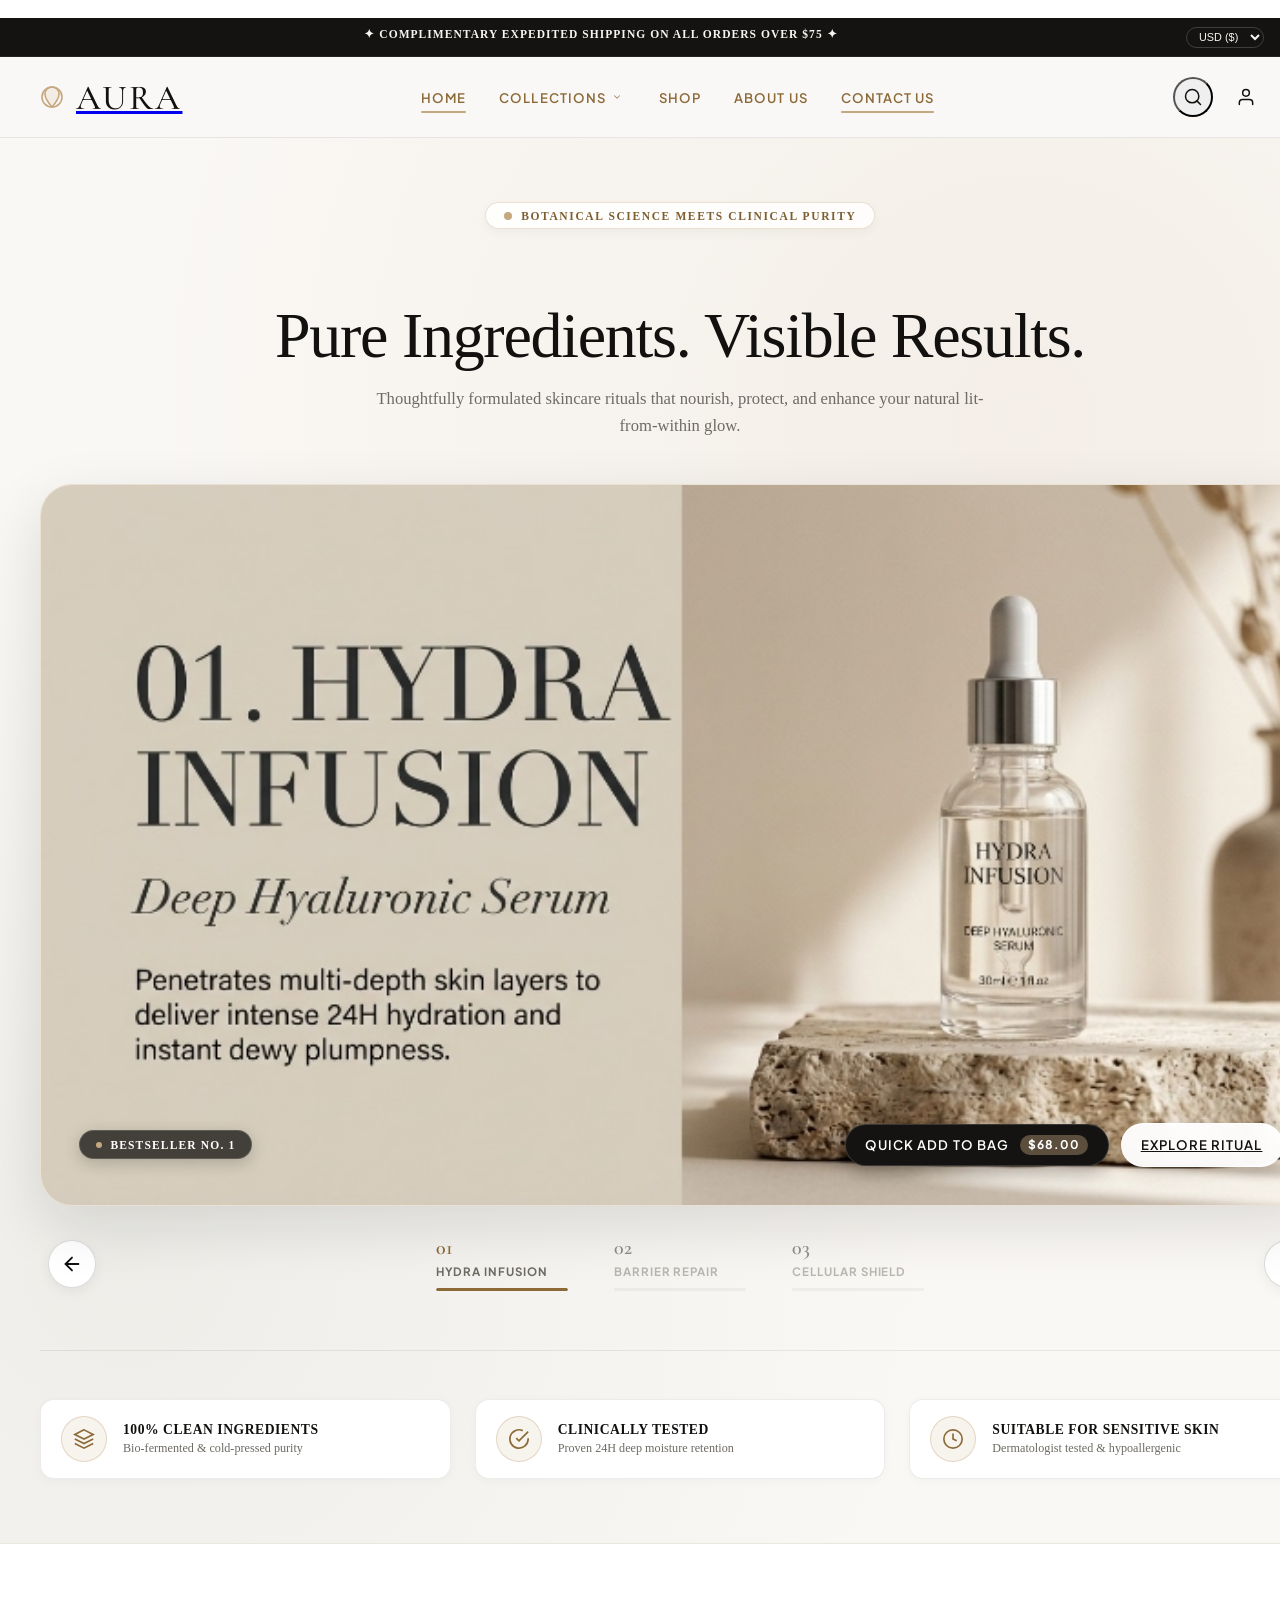
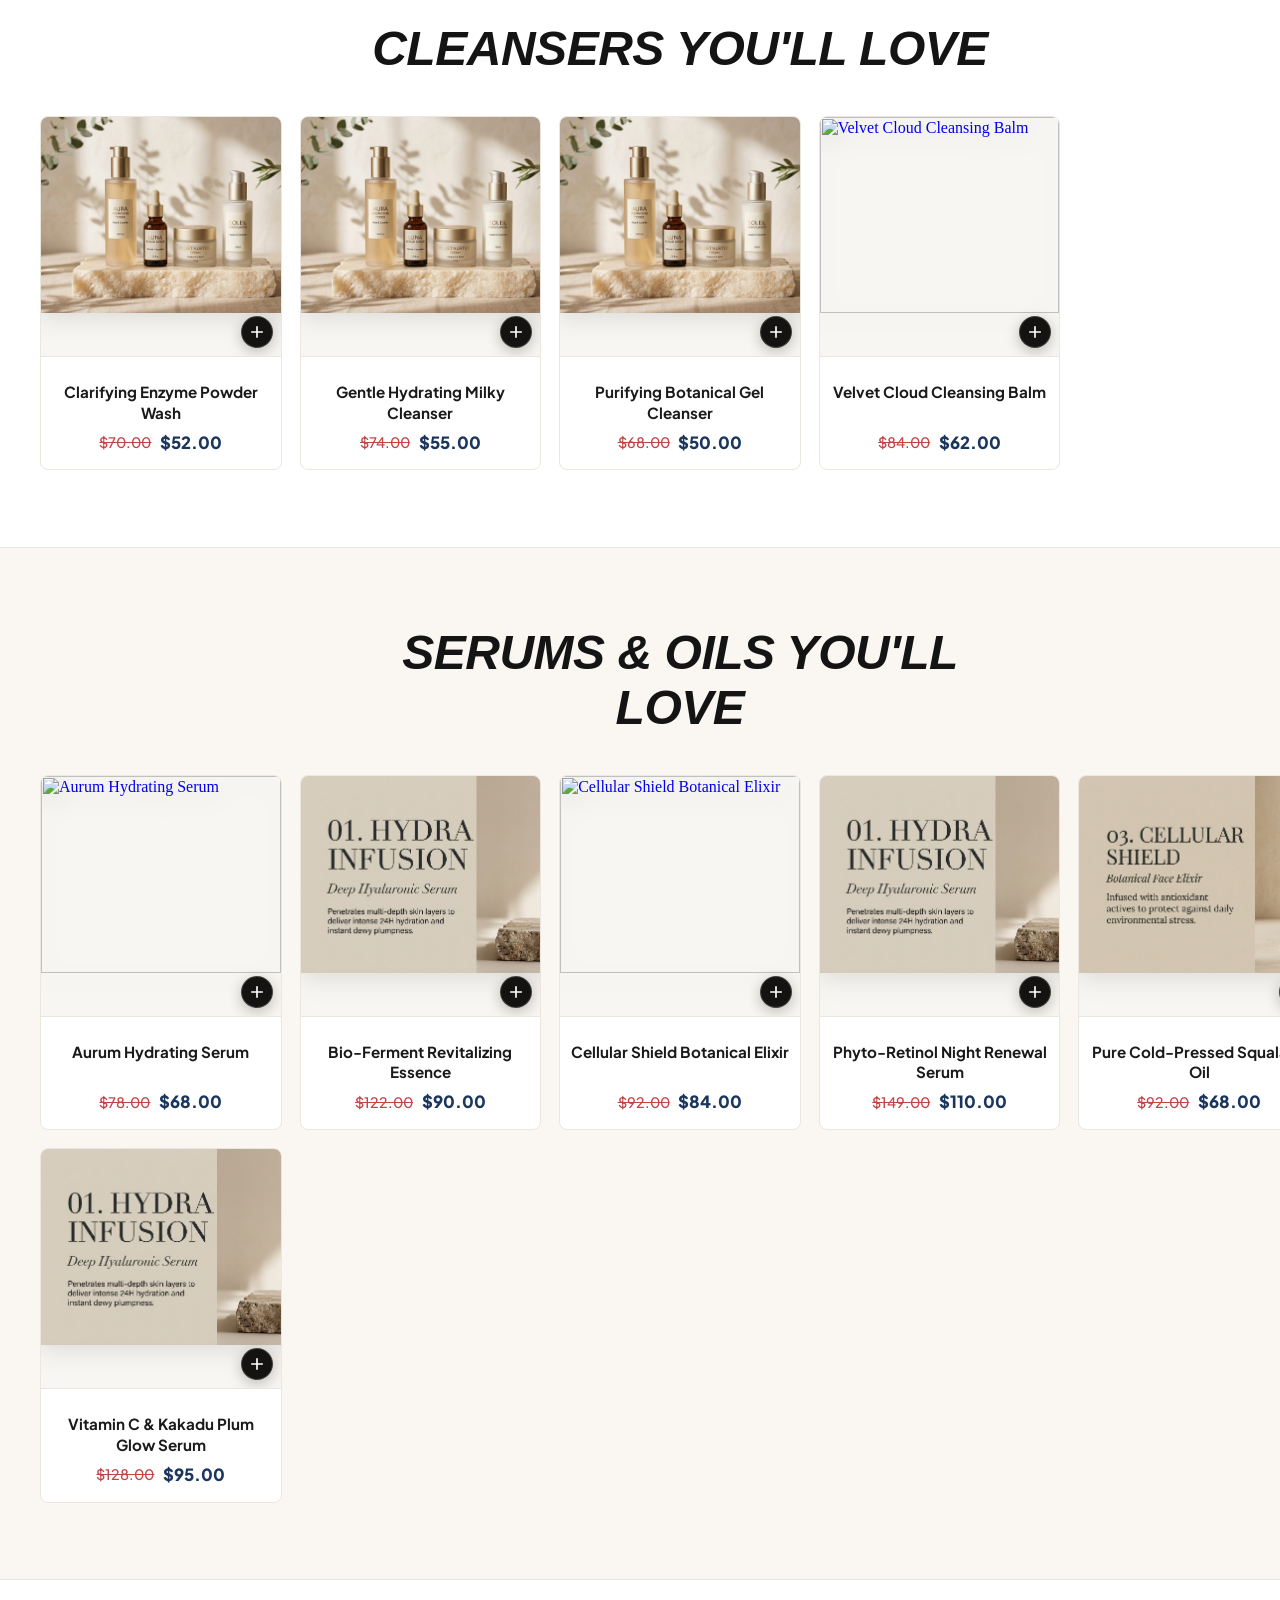
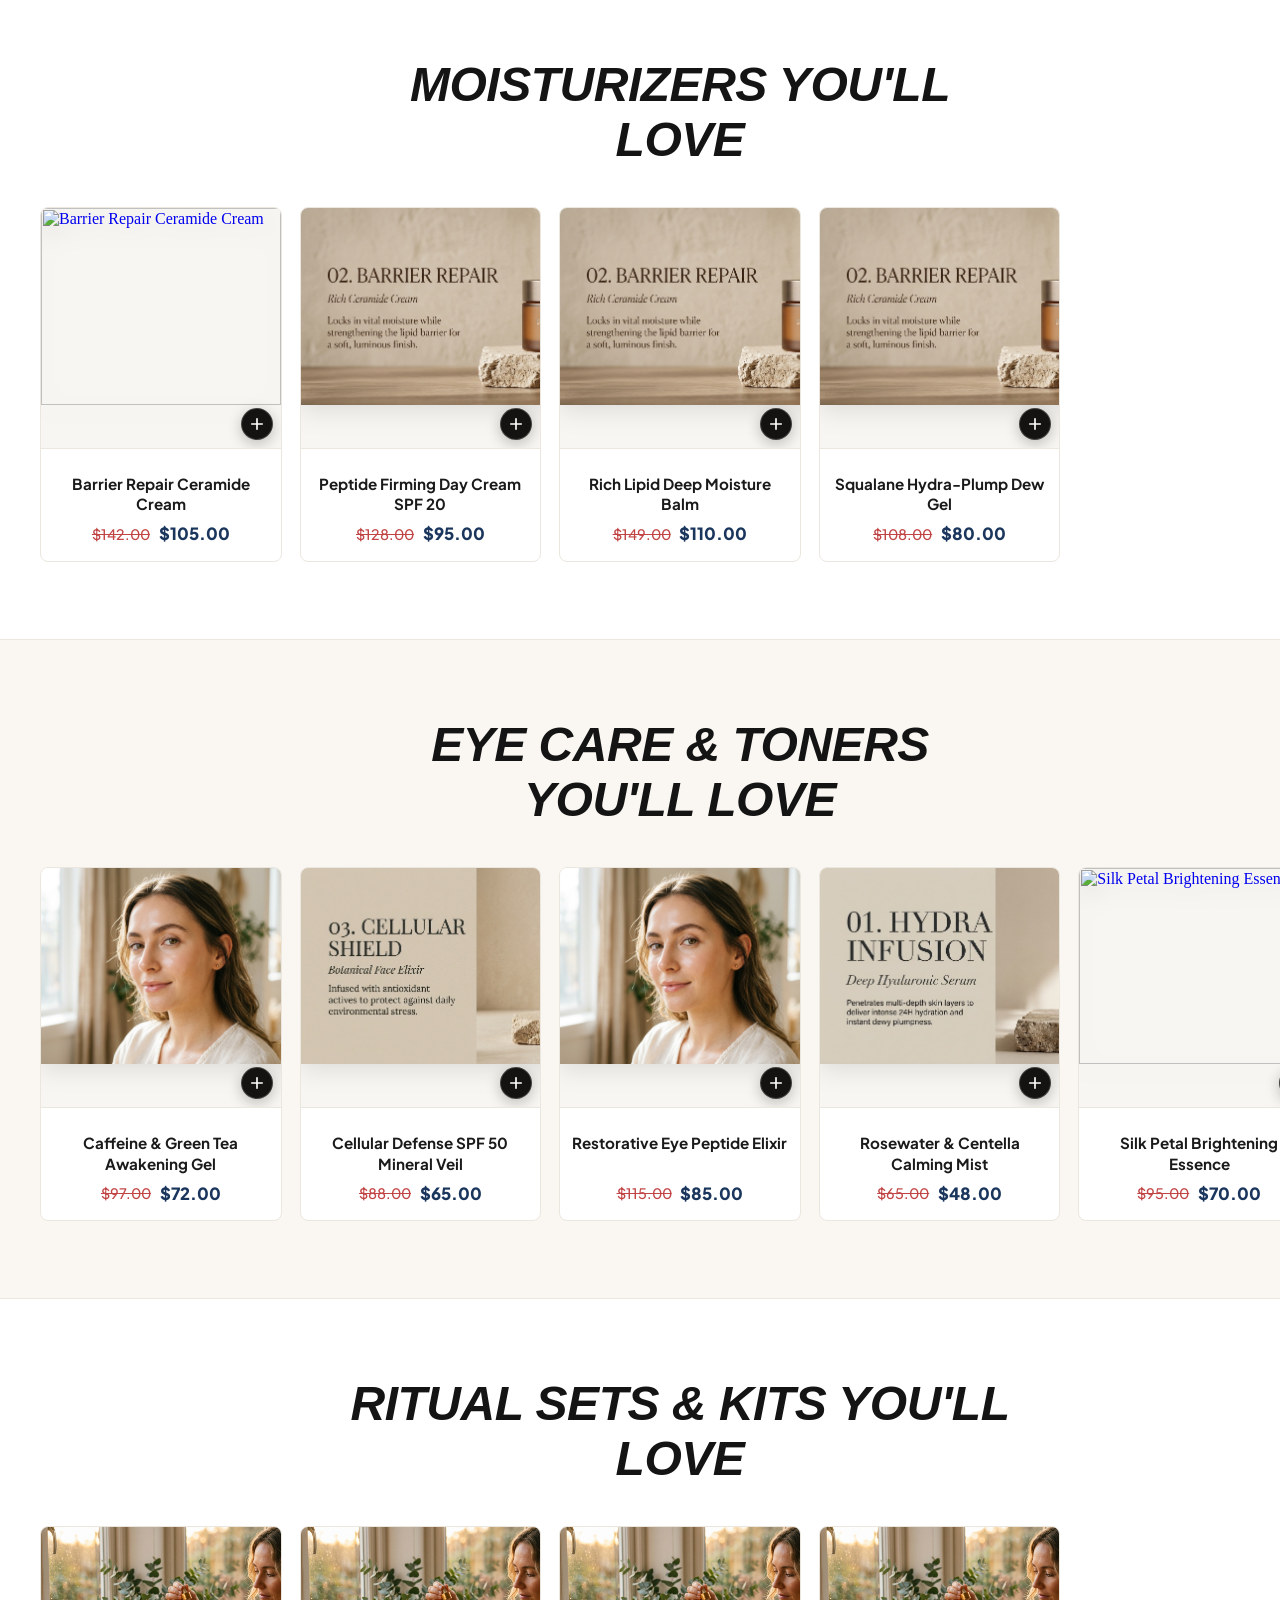
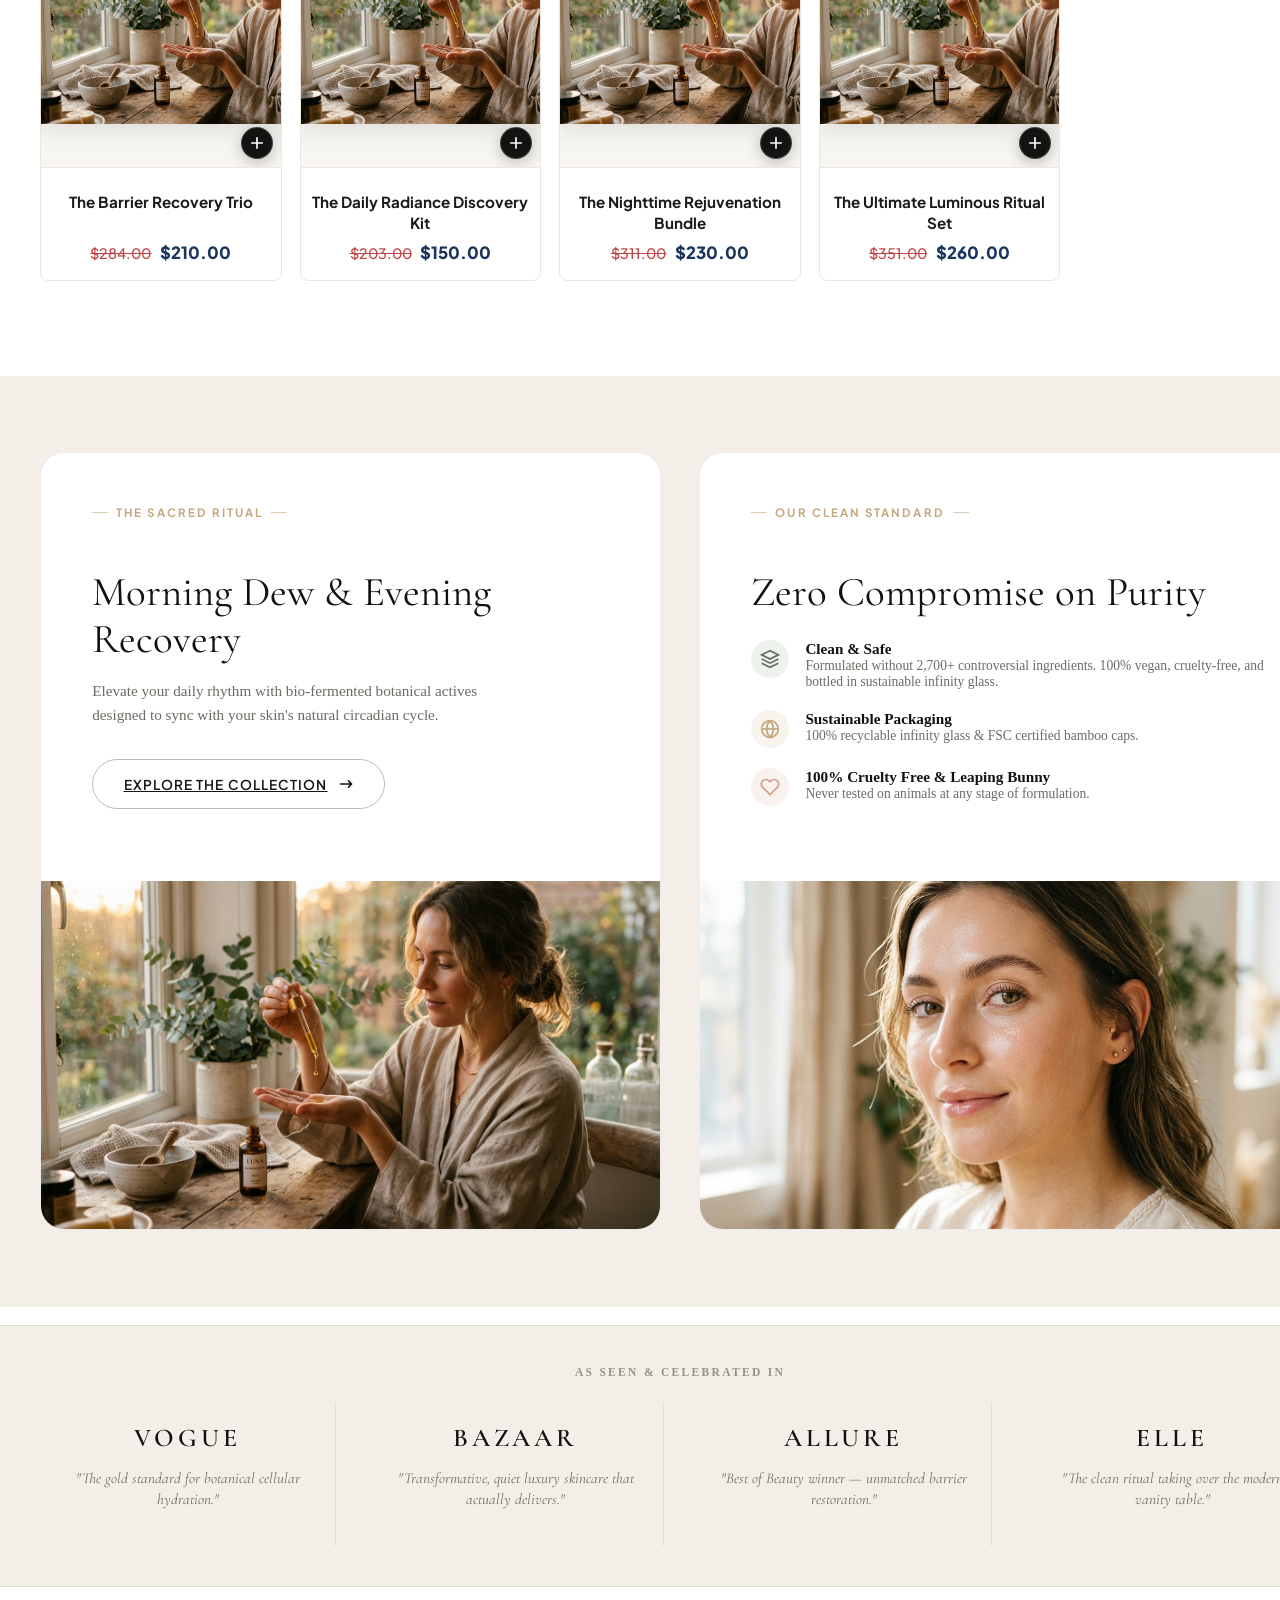
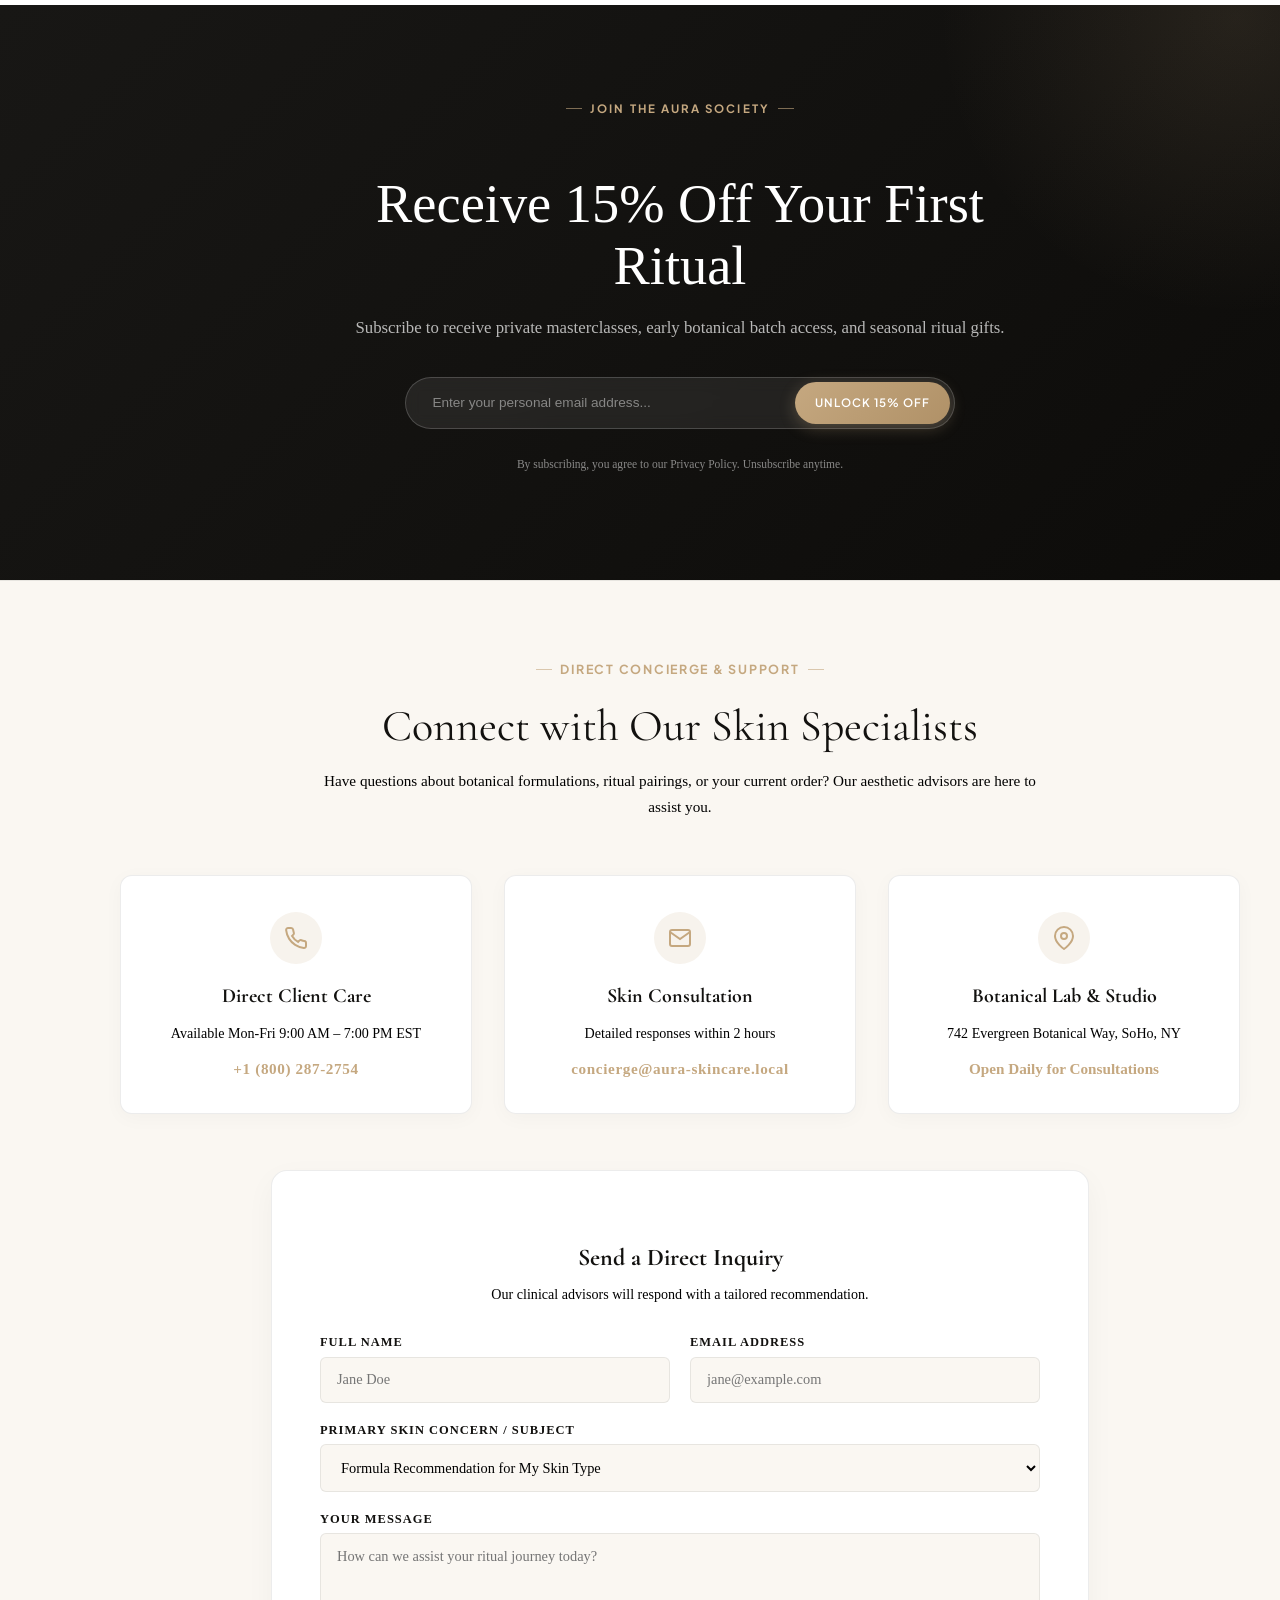
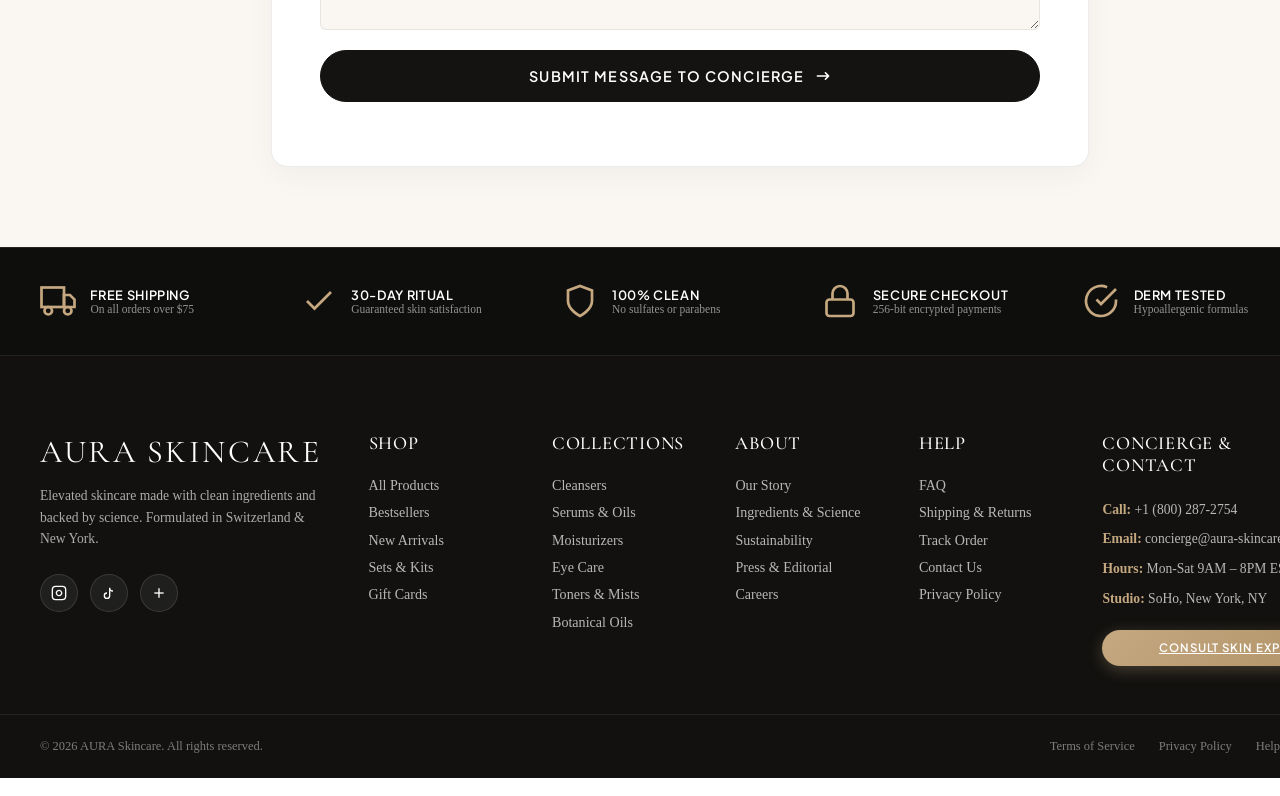
==== commit c9314ed2: "Enforce strict category isolation across all homepage category showcase sections" ====
--- a/index.html
+++ b/index.html
@@ -57,16 +57,16 @@
 /*# sourceURL=woocommerce-inline-inline-css */
 </style>
 <link rel='stylesheet' id='aura-google-fonts-css' href='https://fonts.googleapis.com/css2?family=Cormorant+Garamond:ital,wght@0,300;0,400;0,500;0,600;1,400;1,600&#038;family=Plus+Jakarta+Sans:wght@300;400;500;600;700&#038;display=swap' media='all' />
-<link rel='stylesheet' id='aura-core-styles-css' href='assets/css/core.css?ver=1.3.2' media='all' />
-<link rel='stylesheet' id='aura-hero-banner-css' href='assets/css/hero-banner.css?ver=1.3.2' media='all' />
-<link rel='stylesheet' id='aura-product-grid-css' href='assets/css/product-grid.css?ver=1.3.2' media='all' />
-<link rel='stylesheet' id='aura-cart-drawer-css' href='assets/css/cart-drawer.css?ver=1.3.2' media='all' />
-<link rel='stylesheet' id='aura-product-detail-css' href='assets/css/product-detail.css?ver=1.3.2' media='all' />
-<link rel='stylesheet' id='aura-checkout-css' href='assets/css/checkout.css?ver=1.3.2' media='all' />
-<link rel='stylesheet' id='aura-shop-css' href='assets/css/shop.css?ver=1.3.2' media='all' />
-<link rel='stylesheet' id='aura-about-css' href='assets/css/about.css?ver=1.3.2' media='all' />
-<link rel='stylesheet' id='aura-account-css' href='assets/css/account.css?ver=1.3.2' media='all' />
-<link rel='stylesheet' id='aura-main-style-css' href='index.htmlwp-content/themes/aura-skincare/style.css?ver=1.3.2' media='all' />
+<link rel='stylesheet' id='aura-core-styles-css' href='assets/css/core.css?ver=1.3.4' media='all' />
+<link rel='stylesheet' id='aura-hero-banner-css' href='assets/css/hero-banner.css?ver=1.3.4' media='all' />
+<link rel='stylesheet' id='aura-product-grid-css' href='assets/css/product-grid.css?ver=1.3.4' media='all' />
+<link rel='stylesheet' id='aura-cart-drawer-css' href='assets/css/cart-drawer.css?ver=1.3.4' media='all' />
+<link rel='stylesheet' id='aura-product-detail-css' href='assets/css/product-detail.css?ver=1.3.4' media='all' />
+<link rel='stylesheet' id='aura-checkout-css' href='assets/css/checkout.css?ver=1.3.4' media='all' />
+<link rel='stylesheet' id='aura-shop-css' href='assets/css/shop.css?ver=1.3.4' media='all' />
+<link rel='stylesheet' id='aura-about-css' href='assets/css/about.css?ver=1.3.4' media='all' />
+<link rel='stylesheet' id='aura-account-css' href='assets/css/account.css?ver=1.3.4' media='all' />
+<link rel='stylesheet' id='aura-main-style-css' href='index.htmlwp-content/themes/aura-skincare/style.css?ver=1.3.4' media='all' />
 <script id="jquery-core-js" src="index.htmlwp-includes/js/jquery/jquery.min.js?ver=3.7.1"></script>
 <script id="jquery-migrate-js" src="index.htmlwp-includes/js/jquery/jquery-migrate.min.js?ver=3.4.1"></script>
 <script data-wp-strategy="defer" defer id="wc-jquery-blockui-js" src="index.htmlwp-content/plugins/woocommerce/assets/js/jquery-blockui/jquery.blockUI.min.js?ver=2.7.0-wc.11.0.1"></script>
@@ -463,6 +463,183 @@
 			<div class="bestsellers-grid">
 									<article 
 						class="aura-product-card" 
+						data-product-id="173"
+						style="background: #ffffff; border: 1px solid #EBE7DF; border-radius: 8px; overflow: hidden; padding-bottom: 0.85rem;"
+					>
+						<!-- Product Image Frame -->
+						<div class="product-thumbnail-box" style="position: relative; aspect-ratio: 1/1; background: #F8F6F2; border-bottom: 1px solid #EBE7DF; display: flex; align-items: center; justify-content: center; overflow: hidden;">
+							
+							<a href="product-detail.html?product=clarifying-enzyme-powder-wash" class="product-card-img-link" style="display: flex; align-items: center; justify-content: center; width: 100%; height: 100%;">
+								<img 
+									src="assets/images/hero-products.webp" 
+									alt="Clarifying Enzyme Powder Wash" 
+									class="product-card-img primary-img"
+									loading="lazy"
+									style="max-height: 82%; width: auto; object-fit: contain; filter: drop-shadow(0 6px 12px rgba(0,0,0,0.1)); margin: auto;"
+								>
+								<img 
+									src="assets/images/ritual-banner.webp" 
+									alt="Clarifying Enzyme Powder Wash" 
+									class="product-card-img alt-img"
+									loading="lazy"
+									style="max-height: 82%; width: auto; object-fit: contain; filter: drop-shadow(0 6px 12px rgba(0,0,0,0.1)); margin: auto;"
+								>
+							</a>
+
+							<!-- Quick Add (+) Button -->
+							<button 
+								type="button" 
+								class="quick-add-btn" 
+								onclick="event.stopPropagation();"
+								data-add-to-cart="173"
+								data-product-title="Clarifying Enzyme Powder Wash"
+								data-product-price="52"
+								data-product-img="assets/images/hero-products.webp"
+								data-product-vol="75 g / 2.6 oz."
+								aria-label="Add Clarifying Enzyme Powder Wash to ritual bag"
+								style="width: 32px; height: 32px; bottom: 8px; right: 8px;"
+							>
+								<svg viewBox="0 0 24 24" fill="none" stroke="currentColor" stroke-width="2.2" stroke-linecap="round" stroke-linejoin="round" width="14" height="14">
+									<line x1="12" y1="5" x2="12" y2="19"></line>
+									<line x1="5" y1="12" x2="19" y2="12"></line>
+								</svg>
+							</button>
+						</div>
+
+						<!-- Centered Title & Price -->
+						<div class="product-card-details" style="padding: 0.85rem 0.65rem 0.2rem 0.65rem; text-align: center;">
+							<h3 class="card-title-centered">
+								<a href="product-detail.html?product=clarifying-enzyme-powder-wash">
+									Clarifying Enzyme Powder Wash								</a>
+							</h3>
+
+							<div class="card-price-centered">
+																	<span class="price-strikethrough-red">$70.00</span>
+																<span class="price-active-bold">$52.00</span>
+							</div>
+						</div>
+
+					</article>
+									<article 
+						class="aura-product-card" 
+						data-product-id="172"
+						style="background: #ffffff; border: 1px solid #EBE7DF; border-radius: 8px; overflow: hidden; padding-bottom: 0.85rem;"
+					>
+						<!-- Product Image Frame -->
+						<div class="product-thumbnail-box" style="position: relative; aspect-ratio: 1/1; background: #F8F6F2; border-bottom: 1px solid #EBE7DF; display: flex; align-items: center; justify-content: center; overflow: hidden;">
+							
+							<a href="product-detail.html?product=gentle-hydrating-milky-cleanser" class="product-card-img-link" style="display: flex; align-items: center; justify-content: center; width: 100%; height: 100%;">
+								<img 
+									src="assets/images/hero-products.webp" 
+									alt="Gentle Hydrating Milky Cleanser" 
+									class="product-card-img primary-img"
+									loading="lazy"
+									style="max-height: 82%; width: auto; object-fit: contain; filter: drop-shadow(0 6px 12px rgba(0,0,0,0.1)); margin: auto;"
+								>
+								<img 
+									src="assets/images/ritual-banner.webp" 
+									alt="Gentle Hydrating Milky Cleanser" 
+									class="product-card-img alt-img"
+									loading="lazy"
+									style="max-height: 82%; width: auto; object-fit: contain; filter: drop-shadow(0 6px 12px rgba(0,0,0,0.1)); margin: auto;"
+								>
+							</a>
+
+							<!-- Quick Add (+) Button -->
+							<button 
+								type="button" 
+								class="quick-add-btn" 
+								onclick="event.stopPropagation();"
+								data-add-to-cart="172"
+								data-product-title="Gentle Hydrating Milky Cleanser"
+								data-product-price="55"
+								data-product-img="assets/images/hero-products.webp"
+								data-product-vol="120 ml / 4.0 fl. oz."
+								aria-label="Add Gentle Hydrating Milky Cleanser to ritual bag"
+								style="width: 32px; height: 32px; bottom: 8px; right: 8px;"
+							>
+								<svg viewBox="0 0 24 24" fill="none" stroke="currentColor" stroke-width="2.2" stroke-linecap="round" stroke-linejoin="round" width="14" height="14">
+									<line x1="12" y1="5" x2="12" y2="19"></line>
+									<line x1="5" y1="12" x2="19" y2="12"></line>
+								</svg>
+							</button>
+						</div>
+
+						<!-- Centered Title & Price -->
+						<div class="product-card-details" style="padding: 0.85rem 0.65rem 0.2rem 0.65rem; text-align: center;">
+							<h3 class="card-title-centered">
+								<a href="product-detail.html?product=gentle-hydrating-milky-cleanser">
+									Gentle Hydrating Milky Cleanser								</a>
+							</h3>
+
+							<div class="card-price-centered">
+																	<span class="price-strikethrough-red">$74.00</span>
+																<span class="price-active-bold">$55.00</span>
+							</div>
+						</div>
+
+					</article>
+									<article 
+						class="aura-product-card" 
+						data-product-id="163"
+						style="background: #ffffff; border: 1px solid #EBE7DF; border-radius: 8px; overflow: hidden; padding-bottom: 0.85rem;"
+					>
+						<!-- Product Image Frame -->
+						<div class="product-thumbnail-box" style="position: relative; aspect-ratio: 1/1; background: #F8F6F2; border-bottom: 1px solid #EBE7DF; display: flex; align-items: center; justify-content: center; overflow: hidden;">
+							
+							<a href="product-detail.html?product=purifying-botanical-gel-cleanser" class="product-card-img-link" style="display: flex; align-items: center; justify-content: center; width: 100%; height: 100%;">
+								<img 
+									src="assets/images/hero-products.webp" 
+									alt="Purifying Botanical Gel Cleanser" 
+									class="product-card-img primary-img"
+									loading="lazy"
+									style="max-height: 82%; width: auto; object-fit: contain; filter: drop-shadow(0 6px 12px rgba(0,0,0,0.1)); margin: auto;"
+								>
+								<img 
+									src="assets/images/ritual-banner.webp" 
+									alt="Purifying Botanical Gel Cleanser" 
+									class="product-card-img alt-img"
+									loading="lazy"
+									style="max-height: 82%; width: auto; object-fit: contain; filter: drop-shadow(0 6px 12px rgba(0,0,0,0.1)); margin: auto;"
+								>
+							</a>
+
+							<!-- Quick Add (+) Button -->
+							<button 
+								type="button" 
+								class="quick-add-btn" 
+								onclick="event.stopPropagation();"
+								data-add-to-cart="163"
+								data-product-title="Purifying Botanical Gel Cleanser"
+								data-product-price="50"
+								data-product-img="assets/images/hero-products.webp"
+								data-product-vol="150 ml / 5.1 fl. oz."
+								aria-label="Add Purifying Botanical Gel Cleanser to ritual bag"
+								style="width: 32px; height: 32px; bottom: 8px; right: 8px;"
+							>
+								<svg viewBox="0 0 24 24" fill="none" stroke="currentColor" stroke-width="2.2" stroke-linecap="round" stroke-linejoin="round" width="14" height="14">
+									<line x1="12" y1="5" x2="12" y2="19"></line>
+									<line x1="5" y1="12" x2="19" y2="12"></line>
+								</svg>
+							</button>
+						</div>
+
+						<!-- Centered Title & Price -->
+						<div class="product-card-details" style="padding: 0.85rem 0.65rem 0.2rem 0.65rem; text-align: center;">
+							<h3 class="card-title-centered">
+								<a href="product-detail.html?product=purifying-botanical-gel-cleanser">
+									Purifying Botanical Gel Cleanser								</a>
+							</h3>
+
+							<div class="card-price-centered">
+																	<span class="price-strikethrough-red">$68.00</span>
+																<span class="price-active-bold">$50.00</span>
+							</div>
+						</div>
+
+					</article>
+									<article 
+						class="aura-product-card" 
 						data-product-id="24"
 						style="background: #ffffff; border: 1px solid #EBE7DF; border-radius: 8px; overflow: hidden; padding-bottom: 0.85rem;"
 					>
@@ -493,7 +670,7 @@
 								onclick="event.stopPropagation();"
 								data-add-to-cart="24"
 								data-product-title="Velvet Cloud Cleansing Balm"
-								data-product-price="46"
+								data-product-price="62"
 								data-product-img="index.htmlwp-content/uploads/2026/08/hero-products-1024x765.webp"
 								data-product-vol="100 ml / 3.4 fl. oz."
 								aria-label="Add Velvet Cloud Cleansing Balm to ritual bag"
@@ -514,12 +691,28 @@
 							</h3>
 
 							<div class="card-price-centered">
-																	<span class="price-strikethrough-red">$62.00</span>
-																<span class="price-active-bold">$46.00</span>
+																	<span class="price-strikethrough-red">$84.00</span>
+																<span class="price-active-bold">$62.00</span>
 							</div>
 						</div>
 
 					</article>
+							</div>
+
+		</div>
+	</section>
+	
+	<!-- 3. Category Section 2: Serums & Oils -->
+		<section id="serums-showcase" class="category-showcase-section" style="padding: clamp(3.5rem, 6vw, 5.5rem) 0; background: #FAF7F2; border-top: 1px solid #EBE7DF;" aria-label="SERUMS &amp; OILS YOU&#039;LL LOVE">
+		<div class="aura-container-wide">
+			
+			<!-- Section Header Title -->
+			<div class="section-header" style="text-align: center; margin-bottom: 2.5rem;">
+				<h2 class="showcase-section-title">SERUMS &amp; OILS YOU&#039;LL LOVE</h2>
+			</div>
+
+			<!-- 6-Column Product Grid -->
+			<div class="bestsellers-grid">
 									<article 
 						class="aura-product-card" 
 						data-product-id="69"
@@ -581,23 +774,23 @@
 					</article>
 									<article 
 						class="aura-product-card" 
-						data-product-id="26"
+						data-product-id="162"
 						style="background: #ffffff; border: 1px solid #EBE7DF; border-radius: 8px; overflow: hidden; padding-bottom: 0.85rem;"
 					>
 						<!-- Product Image Frame -->
 						<div class="product-thumbnail-box" style="position: relative; aspect-ratio: 1/1; background: #F8F6F2; border-bottom: 1px solid #EBE7DF; display: flex; align-items: center; justify-content: center; overflow: hidden;">
 							
-							<a href="product-detail.html?product=barrier-repair-ceramide-cream" class="product-card-img-link" style="display: flex; align-items: center; justify-content: center; width: 100%; height: 100%;">
-								<img 
-									src="index.htmlwp-content/uploads/2026/08/hero-slide-2.png" 
-									alt="Barrier Repair Ceramide Cream" 
+							<a href="product-detail.html?product=bio-ferment-revitalizing-essence" class="product-card-img-link" style="display: flex; align-items: center; justify-content: center; width: 100%; height: 100%;">
+								<img 
+									src="assets/images/hero-slide-1.png" 
+									alt="Bio-Ferment Revitalizing Essence" 
 									class="product-card-img primary-img"
 									loading="lazy"
 									style="max-height: 82%; width: auto; object-fit: contain; filter: drop-shadow(0 6px 12px rgba(0,0,0,0.1)); margin: auto;"
 								>
 								<img 
-									src="assets/images/promise-model.webp" 
-									alt="Barrier Repair Ceramide Cream" 
+									src="assets/images/hero-products.webp" 
+									alt="Bio-Ferment Revitalizing Essence" 
 									class="product-card-img alt-img"
 									loading="lazy"
 									style="max-height: 82%; width: auto; object-fit: contain; filter: drop-shadow(0 6px 12px rgba(0,0,0,0.1)); margin: auto;"
@@ -609,12 +802,12 @@
 								type="button" 
 								class="quick-add-btn" 
 								onclick="event.stopPropagation();"
-								data-add-to-cart="26"
-								data-product-title="Barrier Repair Ceramide Cream"
-								data-product-price="78"
-								data-product-img="index.htmlwp-content/uploads/2026/08/hero-slide-2.png"
-								data-product-vol="50 ml / 1.7 fl. oz."
-								aria-label="Add Barrier Repair Ceramide Cream to ritual bag"
+								data-add-to-cart="162"
+								data-product-title="Bio-Ferment Revitalizing Essence"
+								data-product-price="90"
+								data-product-img="assets/images/hero-slide-1.png"
+								data-product-vol="100 ml / 3.4 fl. oz."
+								aria-label="Add Bio-Ferment Revitalizing Essence to ritual bag"
 								style="width: 32px; height: 32px; bottom: 8px; right: 8px;"
 							>
 								<svg viewBox="0 0 24 24" fill="none" stroke="currentColor" stroke-width="2.2" stroke-linecap="round" stroke-linejoin="round" width="14" height="14">
@@ -627,13 +820,13 @@
 						<!-- Centered Title & Price -->
 						<div class="product-card-details" style="padding: 0.85rem 0.65rem 0.2rem 0.65rem; text-align: center;">
 							<h3 class="card-title-centered">
-								<a href="product-detail.html?product=barrier-repair-ceramide-cream">
-									Barrier Repair Ceramide Cream								</a>
+								<a href="product-detail.html?product=bio-ferment-revitalizing-essence">
+									Bio-Ferment Revitalizing Essence								</a>
 							</h3>
 
 							<div class="card-price-centered">
-																	<span class="price-strikethrough-red">$105.00</span>
-																<span class="price-active-bold">$78.00</span>
+																	<span class="price-strikethrough-red">$122.00</span>
+																<span class="price-active-bold">$90.00</span>
 							</div>
 						</div>
 
@@ -699,23 +892,23 @@
 					</article>
 									<article 
 						class="aura-product-card" 
-						data-product-id="27"
+						data-product-id="175"
 						style="background: #ffffff; border: 1px solid #EBE7DF; border-radius: 8px; overflow: hidden; padding-bottom: 0.85rem;"
 					>
 						<!-- Product Image Frame -->
 						<div class="product-thumbnail-box" style="position: relative; aspect-ratio: 1/1; background: #F8F6F2; border-bottom: 1px solid #EBE7DF; display: flex; align-items: center; justify-content: center; overflow: hidden;">
 							
-							<a href="product-detail.html?product=silk-petal-brightening-essence" class="product-card-img-link" style="display: flex; align-items: center; justify-content: center; width: 100%; height: 100%;">
-								<img 
-									src="index.htmlwp-content/uploads/2026/08/promise-model-1024x765.webp" 
-									alt="Silk Petal Brightening Essence" 
+							<a href="product-detail.html?product=phyto-retinol-night-renewal-serum" class="product-card-img-link" style="display: flex; align-items: center; justify-content: center; width: 100%; height: 100%;">
+								<img 
+									src="assets/images/hero-slide-1.png" 
+									alt="Phyto-Retinol Night Renewal Serum" 
 									class="product-card-img primary-img"
 									loading="lazy"
 									style="max-height: 82%; width: auto; object-fit: contain; filter: drop-shadow(0 6px 12px rgba(0,0,0,0.1)); margin: auto;"
 								>
 								<img 
 									src="assets/images/hero-products.webp" 
-									alt="Silk Petal Brightening Essence" 
+									alt="Phyto-Retinol Night Renewal Serum" 
 									class="product-card-img alt-img"
 									loading="lazy"
 									style="max-height: 82%; width: auto; object-fit: contain; filter: drop-shadow(0 6px 12px rgba(0,0,0,0.1)); margin: auto;"
@@ -727,12 +920,12 @@
 								type="button" 
 								class="quick-add-btn" 
 								onclick="event.stopPropagation();"
-								data-add-to-cart="27"
-								data-product-title="Silk Petal Brightening Essence"
-								data-product-price="52"
-								data-product-img="index.htmlwp-content/uploads/2026/08/promise-model-1024x765.webp"
-								data-product-vol="150 ml / 5.1 fl. oz."
-								aria-label="Add Silk Petal Brightening Essence to ritual bag"
+								data-add-to-cart="175"
+								data-product-title="Phyto-Retinol Night Renewal Serum"
+								data-product-price="110"
+								data-product-img="assets/images/hero-slide-1.png"
+								data-product-vol="30 ml / 1.0 fl. oz."
+								aria-label="Add Phyto-Retinol Night Renewal Serum to ritual bag"
 								style="width: 32px; height: 32px; bottom: 8px; right: 8px;"
 							>
 								<svg viewBox="0 0 24 24" fill="none" stroke="currentColor" stroke-width="2.2" stroke-linecap="round" stroke-linejoin="round" width="14" height="14">
@@ -745,52 +938,36 @@
 						<!-- Centered Title & Price -->
 						<div class="product-card-details" style="padding: 0.85rem 0.65rem 0.2rem 0.65rem; text-align: center;">
 							<h3 class="card-title-centered">
-								<a href="product-detail.html?product=silk-petal-brightening-essence">
-									Silk Petal Brightening Essence								</a>
+								<a href="product-detail.html?product=phyto-retinol-night-renewal-serum">
+									Phyto-Retinol Night Renewal Serum								</a>
 							</h3>
 
 							<div class="card-price-centered">
-																	<span class="price-strikethrough-red">$70.00</span>
-																<span class="price-active-bold">$52.00</span>
+																	<span class="price-strikethrough-red">$149.00</span>
+																<span class="price-active-bold">$110.00</span>
 							</div>
 						</div>
 
 					</article>
-							</div>
-
-		</div>
-	</section>
-	
-	<!-- 3. Category Section 2: Serums & Oils -->
-		<section id="serums-showcase" class="category-showcase-section" style="padding: clamp(3.5rem, 6vw, 5.5rem) 0; background: #FAF7F2; border-top: 1px solid #EBE7DF;" aria-label="SERUMS &amp; OILS YOU&#039;LL LOVE">
-		<div class="aura-container-wide">
-			
-			<!-- Section Header Title -->
-			<div class="section-header" style="text-align: center; margin-bottom: 2.5rem;">
-				<h2 class="showcase-section-title">SERUMS &amp; OILS YOU&#039;LL LOVE</h2>
-			</div>
-
-			<!-- 6-Column Product Grid -->
-			<div class="bestsellers-grid">
 									<article 
 						class="aura-product-card" 
-						data-product-id="69"
+						data-product-id="176"
 						style="background: #ffffff; border: 1px solid #EBE7DF; border-radius: 8px; overflow: hidden; padding-bottom: 0.85rem;"
 					>
 						<!-- Product Image Frame -->
 						<div class="product-thumbnail-box" style="position: relative; aspect-ratio: 1/1; background: #F8F6F2; border-bottom: 1px solid #EBE7DF; display: flex; align-items: center; justify-content: center; overflow: hidden;">
 							
-							<a href="product-detail.html?product=aurum-hydrating-serum-50ml" class="product-card-img-link" style="display: flex; align-items: center; justify-content: center; width: 100%; height: 100%;">
-								<img 
-									src="index.htmlwp-content/uploads/2026/08/hero-slide-1.png" 
-									alt="Aurum Hydrating Serum" 
+							<a href="product-detail.html?product=pure-cold-pressed-squalane-oil" class="product-card-img-link" style="display: flex; align-items: center; justify-content: center; width: 100%; height: 100%;">
+								<img 
+									src="assets/images/hero-slide-3.png" 
+									alt="Pure Cold-Pressed Squalane Oil" 
 									class="product-card-img primary-img"
 									loading="lazy"
 									style="max-height: 82%; width: auto; object-fit: contain; filter: drop-shadow(0 6px 12px rgba(0,0,0,0.1)); margin: auto;"
 								>
 								<img 
-									src="assets/images/hero-products.webp" 
-									alt="Aurum Hydrating Serum" 
+									src="assets/images/ritual-banner.webp" 
+									alt="Pure Cold-Pressed Squalane Oil" 
 									class="product-card-img alt-img"
 									loading="lazy"
 									style="max-height: 82%; width: auto; object-fit: contain; filter: drop-shadow(0 6px 12px rgba(0,0,0,0.1)); margin: auto;"
@@ -802,12 +979,12 @@
 								type="button" 
 								class="quick-add-btn" 
 								onclick="event.stopPropagation();"
-								data-add-to-cart="69"
-								data-product-title="Aurum Hydrating Serum"
+								data-add-to-cart="176"
+								data-product-title="Pure Cold-Pressed Squalane Oil"
 								data-product-price="68"
-								data-product-img="index.htmlwp-content/uploads/2026/08/hero-slide-1.png"
+								data-product-img="assets/images/hero-slide-3.png"
 								data-product-vol="50 ml / 1.7 fl. oz."
-								aria-label="Add Aurum Hydrating Serum to ritual bag"
+								aria-label="Add Pure Cold-Pressed Squalane Oil to ritual bag"
 								style="width: 32px; height: 32px; bottom: 8px; right: 8px;"
 							>
 								<svg viewBox="0 0 24 24" fill="none" stroke="currentColor" stroke-width="2.2" stroke-linecap="round" stroke-linejoin="round" width="14" height="14">
@@ -820,12 +997,12 @@
 						<!-- Centered Title & Price -->
 						<div class="product-card-details" style="padding: 0.85rem 0.65rem 0.2rem 0.65rem; text-align: center;">
 							<h3 class="card-title-centered">
-								<a href="product-detail.html?product=aurum-hydrating-serum-50ml">
-									Aurum Hydrating Serum								</a>
+								<a href="product-detail.html?product=pure-cold-pressed-squalane-oil">
+									Pure Cold-Pressed Squalane Oil								</a>
 							</h3>
 
 							<div class="card-price-centered">
-																	<span class="price-strikethrough-red">$78.00</span>
+																	<span class="price-strikethrough-red">$92.00</span>
 																<span class="price-active-bold">$68.00</span>
 							</div>
 						</div>
@@ -833,23 +1010,23 @@
 					</article>
 									<article 
 						class="aura-product-card" 
-						data-product-id="25"
+						data-product-id="174"
 						style="background: #ffffff; border: 1px solid #EBE7DF; border-radius: 8px; overflow: hidden; padding-bottom: 0.85rem;"
 					>
 						<!-- Product Image Frame -->
 						<div class="product-thumbnail-box" style="position: relative; aspect-ratio: 1/1; background: #F8F6F2; border-bottom: 1px solid #EBE7DF; display: flex; align-items: center; justify-content: center; overflow: hidden;">
 							
-							<a href="product-detail.html?product=cellular-shield-botanical-elixir" class="product-card-img-link" style="display: flex; align-items: center; justify-content: center; width: 100%; height: 100%;">
-								<img 
-									src="index.htmlwp-content/uploads/2026/08/hero-slide-3.png" 
-									alt="Cellular Shield Botanical Elixir" 
+							<a href="product-detail.html?product=vitamin-c-kakadu-plum-glow-serum" class="product-card-img-link" style="display: flex; align-items: center; justify-content: center; width: 100%; height: 100%;">
+								<img 
+									src="assets/images/hero-slide-1.png" 
+									alt="Vitamin C &amp; Kakadu Plum Glow Serum" 
 									class="product-card-img primary-img"
 									loading="lazy"
 									style="max-height: 82%; width: auto; object-fit: contain; filter: drop-shadow(0 6px 12px rgba(0,0,0,0.1)); margin: auto;"
 								>
 								<img 
-									src="assets/images/ritual-banner.webp" 
-									alt="Cellular Shield Botanical Elixir" 
+									src="assets/images/hero-products.webp" 
+									alt="Vitamin C &amp; Kakadu Plum Glow Serum" 
 									class="product-card-img alt-img"
 									loading="lazy"
 									style="max-height: 82%; width: auto; object-fit: contain; filter: drop-shadow(0 6px 12px rgba(0,0,0,0.1)); margin: auto;"
@@ -861,12 +1038,12 @@
 								type="button" 
 								class="quick-add-btn" 
 								onclick="event.stopPropagation();"
-								data-add-to-cart="25"
-								data-product-title="Cellular Shield Botanical Elixir"
-								data-product-price="84"
-								data-product-img="index.htmlwp-content/uploads/2026/08/hero-slide-3.png"
+								data-add-to-cart="174"
+								data-product-title="Vitamin C &amp; Kakadu Plum Glow Serum"
+								data-product-price="95"
+								data-product-img="assets/images/hero-slide-1.png"
 								data-product-vol="30 ml / 1.0 fl. oz."
-								aria-label="Add Cellular Shield Botanical Elixir to ritual bag"
+								aria-label="Add Vitamin C &amp; Kakadu Plum Glow Serum to ritual bag"
 								style="width: 32px; height: 32px; bottom: 8px; right: 8px;"
 							>
 								<svg viewBox="0 0 24 24" fill="none" stroke="currentColor" stroke-width="2.2" stroke-linecap="round" stroke-linejoin="round" width="14" height="14">
@@ -879,190 +1056,13 @@
 						<!-- Centered Title & Price -->
 						<div class="product-card-details" style="padding: 0.85rem 0.65rem 0.2rem 0.65rem; text-align: center;">
 							<h3 class="card-title-centered">
-								<a href="product-detail.html?product=cellular-shield-botanical-elixir">
-									Cellular Shield Botanical Elixir								</a>
+								<a href="product-detail.html?product=vitamin-c-kakadu-plum-glow-serum">
+									Vitamin C &amp; Kakadu Plum Glow Serum								</a>
 							</h3>
 
 							<div class="card-price-centered">
-																	<span class="price-strikethrough-red">$92.00</span>
-																<span class="price-active-bold">$84.00</span>
-							</div>
-						</div>
-
-					</article>
-									<article 
-						class="aura-product-card" 
-						data-product-id="26"
-						style="background: #ffffff; border: 1px solid #EBE7DF; border-radius: 8px; overflow: hidden; padding-bottom: 0.85rem;"
-					>
-						<!-- Product Image Frame -->
-						<div class="product-thumbnail-box" style="position: relative; aspect-ratio: 1/1; background: #F8F6F2; border-bottom: 1px solid #EBE7DF; display: flex; align-items: center; justify-content: center; overflow: hidden;">
-							
-							<a href="product-detail.html?product=barrier-repair-ceramide-cream" class="product-card-img-link" style="display: flex; align-items: center; justify-content: center; width: 100%; height: 100%;">
-								<img 
-									src="index.htmlwp-content/uploads/2026/08/hero-slide-2.png" 
-									alt="Barrier Repair Ceramide Cream" 
-									class="product-card-img primary-img"
-									loading="lazy"
-									style="max-height: 82%; width: auto; object-fit: contain; filter: drop-shadow(0 6px 12px rgba(0,0,0,0.1)); margin: auto;"
-								>
-								<img 
-									src="assets/images/promise-model.webp" 
-									alt="Barrier Repair Ceramide Cream" 
-									class="product-card-img alt-img"
-									loading="lazy"
-									style="max-height: 82%; width: auto; object-fit: contain; filter: drop-shadow(0 6px 12px rgba(0,0,0,0.1)); margin: auto;"
-								>
-							</a>
-
-							<!-- Quick Add (+) Button -->
-							<button 
-								type="button" 
-								class="quick-add-btn" 
-								onclick="event.stopPropagation();"
-								data-add-to-cart="26"
-								data-product-title="Barrier Repair Ceramide Cream"
-								data-product-price="78"
-								data-product-img="index.htmlwp-content/uploads/2026/08/hero-slide-2.png"
-								data-product-vol="50 ml / 1.7 fl. oz."
-								aria-label="Add Barrier Repair Ceramide Cream to ritual bag"
-								style="width: 32px; height: 32px; bottom: 8px; right: 8px;"
-							>
-								<svg viewBox="0 0 24 24" fill="none" stroke="currentColor" stroke-width="2.2" stroke-linecap="round" stroke-linejoin="round" width="14" height="14">
-									<line x1="12" y1="5" x2="12" y2="19"></line>
-									<line x1="5" y1="12" x2="19" y2="12"></line>
-								</svg>
-							</button>
-						</div>
-
-						<!-- Centered Title & Price -->
-						<div class="product-card-details" style="padding: 0.85rem 0.65rem 0.2rem 0.65rem; text-align: center;">
-							<h3 class="card-title-centered">
-								<a href="product-detail.html?product=barrier-repair-ceramide-cream">
-									Barrier Repair Ceramide Cream								</a>
-							</h3>
-
-							<div class="card-price-centered">
-																	<span class="price-strikethrough-red">$105.00</span>
-																<span class="price-active-bold">$78.00</span>
-							</div>
-						</div>
-
-					</article>
-									<article 
-						class="aura-product-card" 
-						data-product-id="27"
-						style="background: #ffffff; border: 1px solid #EBE7DF; border-radius: 8px; overflow: hidden; padding-bottom: 0.85rem;"
-					>
-						<!-- Product Image Frame -->
-						<div class="product-thumbnail-box" style="position: relative; aspect-ratio: 1/1; background: #F8F6F2; border-bottom: 1px solid #EBE7DF; display: flex; align-items: center; justify-content: center; overflow: hidden;">
-							
-							<a href="product-detail.html?product=silk-petal-brightening-essence" class="product-card-img-link" style="display: flex; align-items: center; justify-content: center; width: 100%; height: 100%;">
-								<img 
-									src="index.htmlwp-content/uploads/2026/08/promise-model-1024x765.webp" 
-									alt="Silk Petal Brightening Essence" 
-									class="product-card-img primary-img"
-									loading="lazy"
-									style="max-height: 82%; width: auto; object-fit: contain; filter: drop-shadow(0 6px 12px rgba(0,0,0,0.1)); margin: auto;"
-								>
-								<img 
-									src="assets/images/hero-products.webp" 
-									alt="Silk Petal Brightening Essence" 
-									class="product-card-img alt-img"
-									loading="lazy"
-									style="max-height: 82%; width: auto; object-fit: contain; filter: drop-shadow(0 6px 12px rgba(0,0,0,0.1)); margin: auto;"
-								>
-							</a>
-
-							<!-- Quick Add (+) Button -->
-							<button 
-								type="button" 
-								class="quick-add-btn" 
-								onclick="event.stopPropagation();"
-								data-add-to-cart="27"
-								data-product-title="Silk Petal Brightening Essence"
-								data-product-price="52"
-								data-product-img="index.htmlwp-content/uploads/2026/08/promise-model-1024x765.webp"
-								data-product-vol="150 ml / 5.1 fl. oz."
-								aria-label="Add Silk Petal Brightening Essence to ritual bag"
-								style="width: 32px; height: 32px; bottom: 8px; right: 8px;"
-							>
-								<svg viewBox="0 0 24 24" fill="none" stroke="currentColor" stroke-width="2.2" stroke-linecap="round" stroke-linejoin="round" width="14" height="14">
-									<line x1="12" y1="5" x2="12" y2="19"></line>
-									<line x1="5" y1="12" x2="19" y2="12"></line>
-								</svg>
-							</button>
-						</div>
-
-						<!-- Centered Title & Price -->
-						<div class="product-card-details" style="padding: 0.85rem 0.65rem 0.2rem 0.65rem; text-align: center;">
-							<h3 class="card-title-centered">
-								<a href="product-detail.html?product=silk-petal-brightening-essence">
-									Silk Petal Brightening Essence								</a>
-							</h3>
-
-							<div class="card-price-centered">
-																	<span class="price-strikethrough-red">$70.00</span>
-																<span class="price-active-bold">$52.00</span>
-							</div>
-						</div>
-
-					</article>
-									<article 
-						class="aura-product-card" 
-						data-product-id="24"
-						style="background: #ffffff; border: 1px solid #EBE7DF; border-radius: 8px; overflow: hidden; padding-bottom: 0.85rem;"
-					>
-						<!-- Product Image Frame -->
-						<div class="product-thumbnail-box" style="position: relative; aspect-ratio: 1/1; background: #F8F6F2; border-bottom: 1px solid #EBE7DF; display: flex; align-items: center; justify-content: center; overflow: hidden;">
-							
-							<a href="product-detail.html?product=velvet-cloud-cleansing-balm" class="product-card-img-link" style="display: flex; align-items: center; justify-content: center; width: 100%; height: 100%;">
-								<img 
-									src="index.htmlwp-content/uploads/2026/08/hero-products-1024x765.webp" 
-									alt="Velvet Cloud Cleansing Balm" 
-									class="product-card-img primary-img"
-									loading="lazy"
-									style="max-height: 82%; width: auto; object-fit: contain; filter: drop-shadow(0 6px 12px rgba(0,0,0,0.1)); margin: auto;"
-								>
-								<img 
-									src="assets/images/ritual-banner.webp" 
-									alt="Velvet Cloud Cleansing Balm" 
-									class="product-card-img alt-img"
-									loading="lazy"
-									style="max-height: 82%; width: auto; object-fit: contain; filter: drop-shadow(0 6px 12px rgba(0,0,0,0.1)); margin: auto;"
-								>
-							</a>
-
-							<!-- Quick Add (+) Button -->
-							<button 
-								type="button" 
-								class="quick-add-btn" 
-								onclick="event.stopPropagation();"
-								data-add-to-cart="24"
-								data-product-title="Velvet Cloud Cleansing Balm"
-								data-product-price="46"
-								data-product-img="index.htmlwp-content/uploads/2026/08/hero-products-1024x765.webp"
-								data-product-vol="100 ml / 3.4 fl. oz."
-								aria-label="Add Velvet Cloud Cleansing Balm to ritual bag"
-								style="width: 32px; height: 32px; bottom: 8px; right: 8px;"
-							>
-								<svg viewBox="0 0 24 24" fill="none" stroke="currentColor" stroke-width="2.2" stroke-linecap="round" stroke-linejoin="round" width="14" height="14">
-									<line x1="12" y1="5" x2="12" y2="19"></line>
-									<line x1="5" y1="12" x2="19" y2="12"></line>
-								</svg>
-							</button>
-						</div>
-
-						<!-- Centered Title & Price -->
-						<div class="product-card-details" style="padding: 0.85rem 0.65rem 0.2rem 0.65rem; text-align: center;">
-							<h3 class="card-title-centered">
-								<a href="product-detail.html?product=velvet-cloud-cleansing-balm">
-									Velvet Cloud Cleansing Balm								</a>
-							</h3>
-
-							<div class="card-price-centered">
-																	<span class="price-strikethrough-red">$62.00</span>
-																<span class="price-active-bold">$46.00</span>
+																	<span class="price-strikethrough-red">$128.00</span>
+																<span class="price-active-bold">$95.00</span>
 							</div>
 						</div>
 
@@ -1115,7 +1115,7 @@
 								onclick="event.stopPropagation();"
 								data-add-to-cart="26"
 								data-product-title="Barrier Repair Ceramide Cream"
-								data-product-price="78"
+								data-product-price="105"
 								data-product-img="index.htmlwp-content/uploads/2026/08/hero-slide-2.png"
 								data-product-vol="50 ml / 1.7 fl. oz."
 								aria-label="Add Barrier Repair Ceramide Cream to ritual bag"
@@ -1136,31 +1136,31 @@
 							</h3>
 
 							<div class="card-price-centered">
-																	<span class="price-strikethrough-red">$105.00</span>
-																<span class="price-active-bold">$78.00</span>
+																	<span class="price-strikethrough-red">$142.00</span>
+																<span class="price-active-bold">$105.00</span>
 							</div>
 						</div>
 
 					</article>
 									<article 
 						class="aura-product-card" 
-						data-product-id="69"
+						data-product-id="178"
 						style="background: #ffffff; border: 1px solid #EBE7DF; border-radius: 8px; overflow: hidden; padding-bottom: 0.85rem;"
 					>
 						<!-- Product Image Frame -->
 						<div class="product-thumbnail-box" style="position: relative; aspect-ratio: 1/1; background: #F8F6F2; border-bottom: 1px solid #EBE7DF; display: flex; align-items: center; justify-content: center; overflow: hidden;">
 							
-							<a href="product-detail.html?product=aurum-hydrating-serum-50ml" class="product-card-img-link" style="display: flex; align-items: center; justify-content: center; width: 100%; height: 100%;">
-								<img 
-									src="index.htmlwp-content/uploads/2026/08/hero-slide-1.png" 
-									alt="Aurum Hydrating Serum" 
+							<a href="product-detail.html?product=peptide-firming-day-cream" class="product-card-img-link" style="display: flex; align-items: center; justify-content: center; width: 100%; height: 100%;">
+								<img 
+									src="assets/images/hero-slide-2.png" 
+									alt="Peptide Firming Day Cream SPF 20" 
 									class="product-card-img primary-img"
 									loading="lazy"
 									style="max-height: 82%; width: auto; object-fit: contain; filter: drop-shadow(0 6px 12px rgba(0,0,0,0.1)); margin: auto;"
 								>
 								<img 
-									src="assets/images/hero-products.webp" 
-									alt="Aurum Hydrating Serum" 
+									src="assets/images/promise-model.webp" 
+									alt="Peptide Firming Day Cream SPF 20" 
 									class="product-card-img alt-img"
 									loading="lazy"
 									style="max-height: 82%; width: auto; object-fit: contain; filter: drop-shadow(0 6px 12px rgba(0,0,0,0.1)); margin: auto;"
@@ -1172,12 +1172,12 @@
 								type="button" 
 								class="quick-add-btn" 
 								onclick="event.stopPropagation();"
-								data-add-to-cart="69"
-								data-product-title="Aurum Hydrating Serum"
-								data-product-price="68"
-								data-product-img="index.htmlwp-content/uploads/2026/08/hero-slide-1.png"
+								data-add-to-cart="178"
+								data-product-title="Peptide Firming Day Cream SPF 20"
+								data-product-price="95"
+								data-product-img="assets/images/hero-slide-2.png"
 								data-product-vol="50 ml / 1.7 fl. oz."
-								aria-label="Add Aurum Hydrating Serum to ritual bag"
+								aria-label="Add Peptide Firming Day Cream SPF 20 to ritual bag"
 								style="width: 32px; height: 32px; bottom: 8px; right: 8px;"
 							>
 								<svg viewBox="0 0 24 24" fill="none" stroke="currentColor" stroke-width="2.2" stroke-linecap="round" stroke-linejoin="round" width="14" height="14">
@@ -1190,36 +1190,36 @@
 						<!-- Centered Title & Price -->
 						<div class="product-card-details" style="padding: 0.85rem 0.65rem 0.2rem 0.65rem; text-align: center;">
 							<h3 class="card-title-centered">
-								<a href="product-detail.html?product=aurum-hydrating-serum-50ml">
-									Aurum Hydrating Serum								</a>
+								<a href="product-detail.html?product=peptide-firming-day-cream">
+									Peptide Firming Day Cream SPF 20								</a>
 							</h3>
 
 							<div class="card-price-centered">
-																	<span class="price-strikethrough-red">$78.00</span>
-																<span class="price-active-bold">$68.00</span>
+																	<span class="price-strikethrough-red">$128.00</span>
+																<span class="price-active-bold">$95.00</span>
 							</div>
 						</div>
 
 					</article>
 									<article 
 						class="aura-product-card" 
-						data-product-id="25"
+						data-product-id="177"
 						style="background: #ffffff; border: 1px solid #EBE7DF; border-radius: 8px; overflow: hidden; padding-bottom: 0.85rem;"
 					>
 						<!-- Product Image Frame -->
 						<div class="product-thumbnail-box" style="position: relative; aspect-ratio: 1/1; background: #F8F6F2; border-bottom: 1px solid #EBE7DF; display: flex; align-items: center; justify-content: center; overflow: hidden;">
 							
-							<a href="product-detail.html?product=cellular-shield-botanical-elixir" class="product-card-img-link" style="display: flex; align-items: center; justify-content: center; width: 100%; height: 100%;">
-								<img 
-									src="index.htmlwp-content/uploads/2026/08/hero-slide-3.png" 
-									alt="Cellular Shield Botanical Elixir" 
+							<a href="product-detail.html?product=rich-lipid-deep-moisture-balm" class="product-card-img-link" style="display: flex; align-items: center; justify-content: center; width: 100%; height: 100%;">
+								<img 
+									src="assets/images/hero-slide-2.png" 
+									alt="Rich Lipid Deep Moisture Balm" 
 									class="product-card-img primary-img"
 									loading="lazy"
 									style="max-height: 82%; width: auto; object-fit: contain; filter: drop-shadow(0 6px 12px rgba(0,0,0,0.1)); margin: auto;"
 								>
 								<img 
-									src="assets/images/ritual-banner.webp" 
-									alt="Cellular Shield Botanical Elixir" 
+									src="assets/images/promise-model.webp" 
+									alt="Rich Lipid Deep Moisture Balm" 
 									class="product-card-img alt-img"
 									loading="lazy"
 									style="max-height: 82%; width: auto; object-fit: contain; filter: drop-shadow(0 6px 12px rgba(0,0,0,0.1)); margin: auto;"
@@ -1231,12 +1231,12 @@
 								type="button" 
 								class="quick-add-btn" 
 								onclick="event.stopPropagation();"
-								data-add-to-cart="25"
-								data-product-title="Cellular Shield Botanical Elixir"
-								data-product-price="84"
-								data-product-img="index.htmlwp-content/uploads/2026/08/hero-slide-3.png"
-								data-product-vol="30 ml / 1.0 fl. oz."
-								aria-label="Add Cellular Shield Botanical Elixir to ritual bag"
+								data-add-to-cart="177"
+								data-product-title="Rich Lipid Deep Moisture Balm"
+								data-product-price="110"
+								data-product-img="assets/images/hero-slide-2.png"
+								data-product-vol="60 ml / 2.0 fl. oz."
+								aria-label="Add Rich Lipid Deep Moisture Balm to ritual bag"
 								style="width: 32px; height: 32px; bottom: 8px; right: 8px;"
 							>
 								<svg viewBox="0 0 24 24" fill="none" stroke="currentColor" stroke-width="2.2" stroke-linecap="round" stroke-linejoin="round" width="14" height="14">
@@ -1249,13 +1249,324 @@
 						<!-- Centered Title & Price -->
 						<div class="product-card-details" style="padding: 0.85rem 0.65rem 0.2rem 0.65rem; text-align: center;">
 							<h3 class="card-title-centered">
-								<a href="product-detail.html?product=cellular-shield-botanical-elixir">
-									Cellular Shield Botanical Elixir								</a>
+								<a href="product-detail.html?product=rich-lipid-deep-moisture-balm">
+									Rich Lipid Deep Moisture Balm								</a>
 							</h3>
 
 							<div class="card-price-centered">
-																	<span class="price-strikethrough-red">$92.00</span>
-																<span class="price-active-bold">$84.00</span>
+																	<span class="price-strikethrough-red">$149.00</span>
+																<span class="price-active-bold">$110.00</span>
+							</div>
+						</div>
+
+					</article>
+									<article 
+						class="aura-product-card" 
+						data-product-id="164"
+						style="background: #ffffff; border: 1px solid #EBE7DF; border-radius: 8px; overflow: hidden; padding-bottom: 0.85rem;"
+					>
+						<!-- Product Image Frame -->
+						<div class="product-thumbnail-box" style="position: relative; aspect-ratio: 1/1; background: #F8F6F2; border-bottom: 1px solid #EBE7DF; display: flex; align-items: center; justify-content: center; overflow: hidden;">
+							
+							<a href="product-detail.html?product=squalane-hydra-plump-dew-gel" class="product-card-img-link" style="display: flex; align-items: center; justify-content: center; width: 100%; height: 100%;">
+								<img 
+									src="assets/images/hero-slide-2.png" 
+									alt="Squalane Hydra-Plump Dew Gel" 
+									class="product-card-img primary-img"
+									loading="lazy"
+									style="max-height: 82%; width: auto; object-fit: contain; filter: drop-shadow(0 6px 12px rgba(0,0,0,0.1)); margin: auto;"
+								>
+								<img 
+									src="assets/images/promise-model.webp" 
+									alt="Squalane Hydra-Plump Dew Gel" 
+									class="product-card-img alt-img"
+									loading="lazy"
+									style="max-height: 82%; width: auto; object-fit: contain; filter: drop-shadow(0 6px 12px rgba(0,0,0,0.1)); margin: auto;"
+								>
+							</a>
+
+							<!-- Quick Add (+) Button -->
+							<button 
+								type="button" 
+								class="quick-add-btn" 
+								onclick="event.stopPropagation();"
+								data-add-to-cart="164"
+								data-product-title="Squalane Hydra-Plump Dew Gel"
+								data-product-price="80"
+								data-product-img="assets/images/hero-slide-2.png"
+								data-product-vol="50 ml / 1.7 fl. oz."
+								aria-label="Add Squalane Hydra-Plump Dew Gel to ritual bag"
+								style="width: 32px; height: 32px; bottom: 8px; right: 8px;"
+							>
+								<svg viewBox="0 0 24 24" fill="none" stroke="currentColor" stroke-width="2.2" stroke-linecap="round" stroke-linejoin="round" width="14" height="14">
+									<line x1="12" y1="5" x2="12" y2="19"></line>
+									<line x1="5" y1="12" x2="19" y2="12"></line>
+								</svg>
+							</button>
+						</div>
+
+						<!-- Centered Title & Price -->
+						<div class="product-card-details" style="padding: 0.85rem 0.65rem 0.2rem 0.65rem; text-align: center;">
+							<h3 class="card-title-centered">
+								<a href="product-detail.html?product=squalane-hydra-plump-dew-gel">
+									Squalane Hydra-Plump Dew Gel								</a>
+							</h3>
+
+							<div class="card-price-centered">
+																	<span class="price-strikethrough-red">$108.00</span>
+																<span class="price-active-bold">$80.00</span>
+							</div>
+						</div>
+
+					</article>
+							</div>
+
+		</div>
+	</section>
+	
+	<!-- 5. Category Section 4: Eye Care & Toners -->
+		<section id="eyecare-showcase" class="category-showcase-section" style="padding: clamp(3.5rem, 6vw, 5.5rem) 0; background: #FAF7F2; border-top: 1px solid #EBE7DF;" aria-label="EYE CARE &amp; TONERS YOU&#039;LL LOVE">
+		<div class="aura-container-wide">
+			
+			<!-- Section Header Title -->
+			<div class="section-header" style="text-align: center; margin-bottom: 2.5rem;">
+				<h2 class="showcase-section-title">EYE CARE &amp; TONERS YOU&#039;LL LOVE</h2>
+			</div>
+
+			<!-- 6-Column Product Grid -->
+			<div class="bestsellers-grid">
+									<article 
+						class="aura-product-card" 
+						data-product-id="167"
+						style="background: #ffffff; border: 1px solid #EBE7DF; border-radius: 8px; overflow: hidden; padding-bottom: 0.85rem;"
+					>
+						<!-- Product Image Frame -->
+						<div class="product-thumbnail-box" style="position: relative; aspect-ratio: 1/1; background: #F8F6F2; border-bottom: 1px solid #EBE7DF; display: flex; align-items: center; justify-content: center; overflow: hidden;">
+							
+							<a href="product-detail.html?product=caffeine-green-tea-awakening-gel" class="product-card-img-link" style="display: flex; align-items: center; justify-content: center; width: 100%; height: 100%;">
+								<img 
+									src="assets/images/promise-model.webp" 
+									alt="Caffeine &amp; Green Tea Awakening Gel" 
+									class="product-card-img primary-img"
+									loading="lazy"
+									style="max-height: 82%; width: auto; object-fit: contain; filter: drop-shadow(0 6px 12px rgba(0,0,0,0.1)); margin: auto;"
+								>
+								<img 
+									src="assets/images/hero-slide-2.png" 
+									alt="Caffeine &amp; Green Tea Awakening Gel" 
+									class="product-card-img alt-img"
+									loading="lazy"
+									style="max-height: 82%; width: auto; object-fit: contain; filter: drop-shadow(0 6px 12px rgba(0,0,0,0.1)); margin: auto;"
+								>
+							</a>
+
+							<!-- Quick Add (+) Button -->
+							<button 
+								type="button" 
+								class="quick-add-btn" 
+								onclick="event.stopPropagation();"
+								data-add-to-cart="167"
+								data-product-title="Caffeine &amp; Green Tea Awakening Gel"
+								data-product-price="72"
+								data-product-img="assets/images/promise-model.webp"
+								data-product-vol="15 ml / 0.5 fl. oz."
+								aria-label="Add Caffeine &amp; Green Tea Awakening Gel to ritual bag"
+								style="width: 32px; height: 32px; bottom: 8px; right: 8px;"
+							>
+								<svg viewBox="0 0 24 24" fill="none" stroke="currentColor" stroke-width="2.2" stroke-linecap="round" stroke-linejoin="round" width="14" height="14">
+									<line x1="12" y1="5" x2="12" y2="19"></line>
+									<line x1="5" y1="12" x2="19" y2="12"></line>
+								</svg>
+							</button>
+						</div>
+
+						<!-- Centered Title & Price -->
+						<div class="product-card-details" style="padding: 0.85rem 0.65rem 0.2rem 0.65rem; text-align: center;">
+							<h3 class="card-title-centered">
+								<a href="product-detail.html?product=caffeine-green-tea-awakening-gel">
+									Caffeine &amp; Green Tea Awakening Gel								</a>
+							</h3>
+
+							<div class="card-price-centered">
+																	<span class="price-strikethrough-red">$97.00</span>
+																<span class="price-active-bold">$72.00</span>
+							</div>
+						</div>
+
+					</article>
+									<article 
+						class="aura-product-card" 
+						data-product-id="168"
+						style="background: #ffffff; border: 1px solid #EBE7DF; border-radius: 8px; overflow: hidden; padding-bottom: 0.85rem;"
+					>
+						<!-- Product Image Frame -->
+						<div class="product-thumbnail-box" style="position: relative; aspect-ratio: 1/1; background: #F8F6F2; border-bottom: 1px solid #EBE7DF; display: flex; align-items: center; justify-content: center; overflow: hidden;">
+							
+							<a href="product-detail.html?product=cellular-defense-spf-50-mineral-veil" class="product-card-img-link" style="display: flex; align-items: center; justify-content: center; width: 100%; height: 100%;">
+								<img 
+									src="assets/images/hero-slide-3.png" 
+									alt="Cellular Defense SPF 50 Mineral Veil" 
+									class="product-card-img primary-img"
+									loading="lazy"
+									style="max-height: 82%; width: auto; object-fit: contain; filter: drop-shadow(0 6px 12px rgba(0,0,0,0.1)); margin: auto;"
+								>
+								<img 
+									src="assets/images/hero-slide-1.png" 
+									alt="Cellular Defense SPF 50 Mineral Veil" 
+									class="product-card-img alt-img"
+									loading="lazy"
+									style="max-height: 82%; width: auto; object-fit: contain; filter: drop-shadow(0 6px 12px rgba(0,0,0,0.1)); margin: auto;"
+								>
+							</a>
+
+							<!-- Quick Add (+) Button -->
+							<button 
+								type="button" 
+								class="quick-add-btn" 
+								onclick="event.stopPropagation();"
+								data-add-to-cart="168"
+								data-product-title="Cellular Defense SPF 50 Mineral Veil"
+								data-product-price="65"
+								data-product-img="assets/images/hero-slide-3.png"
+								data-product-vol="50 ml / 1.7 fl. oz."
+								aria-label="Add Cellular Defense SPF 50 Mineral Veil to ritual bag"
+								style="width: 32px; height: 32px; bottom: 8px; right: 8px;"
+							>
+								<svg viewBox="0 0 24 24" fill="none" stroke="currentColor" stroke-width="2.2" stroke-linecap="round" stroke-linejoin="round" width="14" height="14">
+									<line x1="12" y1="5" x2="12" y2="19"></line>
+									<line x1="5" y1="12" x2="19" y2="12"></line>
+								</svg>
+							</button>
+						</div>
+
+						<!-- Centered Title & Price -->
+						<div class="product-card-details" style="padding: 0.85rem 0.65rem 0.2rem 0.65rem; text-align: center;">
+							<h3 class="card-title-centered">
+								<a href="product-detail.html?product=cellular-defense-spf-50-mineral-veil">
+									Cellular Defense SPF 50 Mineral Veil								</a>
+							</h3>
+
+							<div class="card-price-centered">
+																	<span class="price-strikethrough-red">$88.00</span>
+																<span class="price-active-bold">$65.00</span>
+							</div>
+						</div>
+
+					</article>
+									<article 
+						class="aura-product-card" 
+						data-product-id="166"
+						style="background: #ffffff; border: 1px solid #EBE7DF; border-radius: 8px; overflow: hidden; padding-bottom: 0.85rem;"
+					>
+						<!-- Product Image Frame -->
+						<div class="product-thumbnail-box" style="position: relative; aspect-ratio: 1/1; background: #F8F6F2; border-bottom: 1px solid #EBE7DF; display: flex; align-items: center; justify-content: center; overflow: hidden;">
+							
+							<a href="product-detail.html?product=restorative-eye-peptide-elixir" class="product-card-img-link" style="display: flex; align-items: center; justify-content: center; width: 100%; height: 100%;">
+								<img 
+									src="assets/images/promise-model.webp" 
+									alt="Restorative Eye Peptide Elixir" 
+									class="product-card-img primary-img"
+									loading="lazy"
+									style="max-height: 82%; width: auto; object-fit: contain; filter: drop-shadow(0 6px 12px rgba(0,0,0,0.1)); margin: auto;"
+								>
+								<img 
+									src="assets/images/hero-slide-2.png" 
+									alt="Restorative Eye Peptide Elixir" 
+									class="product-card-img alt-img"
+									loading="lazy"
+									style="max-height: 82%; width: auto; object-fit: contain; filter: drop-shadow(0 6px 12px rgba(0,0,0,0.1)); margin: auto;"
+								>
+							</a>
+
+							<!-- Quick Add (+) Button -->
+							<button 
+								type="button" 
+								class="quick-add-btn" 
+								onclick="event.stopPropagation();"
+								data-add-to-cart="166"
+								data-product-title="Restorative Eye Peptide Elixir"
+								data-product-price="85"
+								data-product-img="assets/images/promise-model.webp"
+								data-product-vol="15 ml / 0.5 fl. oz."
+								aria-label="Add Restorative Eye Peptide Elixir to ritual bag"
+								style="width: 32px; height: 32px; bottom: 8px; right: 8px;"
+							>
+								<svg viewBox="0 0 24 24" fill="none" stroke="currentColor" stroke-width="2.2" stroke-linecap="round" stroke-linejoin="round" width="14" height="14">
+									<line x1="12" y1="5" x2="12" y2="19"></line>
+									<line x1="5" y1="12" x2="19" y2="12"></line>
+								</svg>
+							</button>
+						</div>
+
+						<!-- Centered Title & Price -->
+						<div class="product-card-details" style="padding: 0.85rem 0.65rem 0.2rem 0.65rem; text-align: center;">
+							<h3 class="card-title-centered">
+								<a href="product-detail.html?product=restorative-eye-peptide-elixir">
+									Restorative Eye Peptide Elixir								</a>
+							</h3>
+
+							<div class="card-price-centered">
+																	<span class="price-strikethrough-red">$115.00</span>
+																<span class="price-active-bold">$85.00</span>
+							</div>
+						</div>
+
+					</article>
+									<article 
+						class="aura-product-card" 
+						data-product-id="165"
+						style="background: #ffffff; border: 1px solid #EBE7DF; border-radius: 8px; overflow: hidden; padding-bottom: 0.85rem;"
+					>
+						<!-- Product Image Frame -->
+						<div class="product-thumbnail-box" style="position: relative; aspect-ratio: 1/1; background: #F8F6F2; border-bottom: 1px solid #EBE7DF; display: flex; align-items: center; justify-content: center; overflow: hidden;">
+							
+							<a href="product-detail.html?product=rosewater-centella-calming-mist" class="product-card-img-link" style="display: flex; align-items: center; justify-content: center; width: 100%; height: 100%;">
+								<img 
+									src="assets/images/hero-slide-1.png" 
+									alt="Rosewater &amp; Centella Calming Mist" 
+									class="product-card-img primary-img"
+									loading="lazy"
+									style="max-height: 82%; width: auto; object-fit: contain; filter: drop-shadow(0 6px 12px rgba(0,0,0,0.1)); margin: auto;"
+								>
+								<img 
+									src="assets/images/hero-products.webp" 
+									alt="Rosewater &amp; Centella Calming Mist" 
+									class="product-card-img alt-img"
+									loading="lazy"
+									style="max-height: 82%; width: auto; object-fit: contain; filter: drop-shadow(0 6px 12px rgba(0,0,0,0.1)); margin: auto;"
+								>
+							</a>
+
+							<!-- Quick Add (+) Button -->
+							<button 
+								type="button" 
+								class="quick-add-btn" 
+								onclick="event.stopPropagation();"
+								data-add-to-cart="165"
+								data-product-title="Rosewater &amp; Centella Calming Mist"
+								data-product-price="48"
+								data-product-img="assets/images/hero-slide-1.png"
+								data-product-vol="100 ml / 3.4 fl. oz."
+								aria-label="Add Rosewater &amp; Centella Calming Mist to ritual bag"
+								style="width: 32px; height: 32px; bottom: 8px; right: 8px;"
+							>
+								<svg viewBox="0 0 24 24" fill="none" stroke="currentColor" stroke-width="2.2" stroke-linecap="round" stroke-linejoin="round" width="14" height="14">
+									<line x1="12" y1="5" x2="12" y2="19"></line>
+									<line x1="5" y1="12" x2="19" y2="12"></line>
+								</svg>
+							</button>
+						</div>
+
+						<!-- Centered Title & Price -->
+						<div class="product-card-details" style="padding: 0.85rem 0.65rem 0.2rem 0.65rem; text-align: center;">
+							<h3 class="card-title-centered">
+								<a href="product-detail.html?product=rosewater-centella-calming-mist">
+									Rosewater &amp; Centella Calming Mist								</a>
+							</h3>
+
+							<div class="card-price-centered">
+																	<span class="price-strikethrough-red">$65.00</span>
+																<span class="price-active-bold">$48.00</span>
 							</div>
 						</div>
 
@@ -1292,9 +1603,9 @@
 								onclick="event.stopPropagation();"
 								data-add-to-cart="27"
 								data-product-title="Silk Petal Brightening Essence"
-								data-product-price="52"
+								data-product-price="70"
 								data-product-img="index.htmlwp-content/uploads/2026/08/promise-model-1024x765.webp"
-								data-product-vol="150 ml / 5.1 fl. oz."
+								data-product-vol="120 ml / 4.0 fl. oz."
 								aria-label="Add Silk Petal Brightening Essence to ritual bag"
 								style="width: 32px; height: 32px; bottom: 8px; right: 8px;"
 							>
@@ -1313,378 +1624,8 @@
 							</h3>
 
 							<div class="card-price-centered">
-																	<span class="price-strikethrough-red">$70.00</span>
-																<span class="price-active-bold">$52.00</span>
-							</div>
-						</div>
-
-					</article>
-									<article 
-						class="aura-product-card" 
-						data-product-id="24"
-						style="background: #ffffff; border: 1px solid #EBE7DF; border-radius: 8px; overflow: hidden; padding-bottom: 0.85rem;"
-					>
-						<!-- Product Image Frame -->
-						<div class="product-thumbnail-box" style="position: relative; aspect-ratio: 1/1; background: #F8F6F2; border-bottom: 1px solid #EBE7DF; display: flex; align-items: center; justify-content: center; overflow: hidden;">
-							
-							<a href="product-detail.html?product=velvet-cloud-cleansing-balm" class="product-card-img-link" style="display: flex; align-items: center; justify-content: center; width: 100%; height: 100%;">
-								<img 
-									src="index.htmlwp-content/uploads/2026/08/hero-products-1024x765.webp" 
-									alt="Velvet Cloud Cleansing Balm" 
-									class="product-card-img primary-img"
-									loading="lazy"
-									style="max-height: 82%; width: auto; object-fit: contain; filter: drop-shadow(0 6px 12px rgba(0,0,0,0.1)); margin: auto;"
-								>
-								<img 
-									src="assets/images/ritual-banner.webp" 
-									alt="Velvet Cloud Cleansing Balm" 
-									class="product-card-img alt-img"
-									loading="lazy"
-									style="max-height: 82%; width: auto; object-fit: contain; filter: drop-shadow(0 6px 12px rgba(0,0,0,0.1)); margin: auto;"
-								>
-							</a>
-
-							<!-- Quick Add (+) Button -->
-							<button 
-								type="button" 
-								class="quick-add-btn" 
-								onclick="event.stopPropagation();"
-								data-add-to-cart="24"
-								data-product-title="Velvet Cloud Cleansing Balm"
-								data-product-price="46"
-								data-product-img="index.htmlwp-content/uploads/2026/08/hero-products-1024x765.webp"
-								data-product-vol="100 ml / 3.4 fl. oz."
-								aria-label="Add Velvet Cloud Cleansing Balm to ritual bag"
-								style="width: 32px; height: 32px; bottom: 8px; right: 8px;"
-							>
-								<svg viewBox="0 0 24 24" fill="none" stroke="currentColor" stroke-width="2.2" stroke-linecap="round" stroke-linejoin="round" width="14" height="14">
-									<line x1="12" y1="5" x2="12" y2="19"></line>
-									<line x1="5" y1="12" x2="19" y2="12"></line>
-								</svg>
-							</button>
-						</div>
-
-						<!-- Centered Title & Price -->
-						<div class="product-card-details" style="padding: 0.85rem 0.65rem 0.2rem 0.65rem; text-align: center;">
-							<h3 class="card-title-centered">
-								<a href="product-detail.html?product=velvet-cloud-cleansing-balm">
-									Velvet Cloud Cleansing Balm								</a>
-							</h3>
-
-							<div class="card-price-centered">
-																	<span class="price-strikethrough-red">$62.00</span>
-																<span class="price-active-bold">$46.00</span>
-							</div>
-						</div>
-
-					</article>
-							</div>
-
-		</div>
-	</section>
-	
-	<!-- 5. Category Section 4: Eye Care & Toners -->
-		<section id="eyecare-showcase" class="category-showcase-section" style="padding: clamp(3.5rem, 6vw, 5.5rem) 0; background: #FAF7F2; border-top: 1px solid #EBE7DF;" aria-label="EYE CARE &amp; TONERS YOU&#039;LL LOVE">
-		<div class="aura-container-wide">
-			
-			<!-- Section Header Title -->
-			<div class="section-header" style="text-align: center; margin-bottom: 2.5rem;">
-				<h2 class="showcase-section-title">EYE CARE &amp; TONERS YOU&#039;LL LOVE</h2>
-			</div>
-
-			<!-- 6-Column Product Grid -->
-			<div class="bestsellers-grid">
-									<article 
-						class="aura-product-card" 
-						data-product-id="27"
-						style="background: #ffffff; border: 1px solid #EBE7DF; border-radius: 8px; overflow: hidden; padding-bottom: 0.85rem;"
-					>
-						<!-- Product Image Frame -->
-						<div class="product-thumbnail-box" style="position: relative; aspect-ratio: 1/1; background: #F8F6F2; border-bottom: 1px solid #EBE7DF; display: flex; align-items: center; justify-content: center; overflow: hidden;">
-							
-							<a href="product-detail.html?product=silk-petal-brightening-essence" class="product-card-img-link" style="display: flex; align-items: center; justify-content: center; width: 100%; height: 100%;">
-								<img 
-									src="index.htmlwp-content/uploads/2026/08/promise-model-1024x765.webp" 
-									alt="Silk Petal Brightening Essence" 
-									class="product-card-img primary-img"
-									loading="lazy"
-									style="max-height: 82%; width: auto; object-fit: contain; filter: drop-shadow(0 6px 12px rgba(0,0,0,0.1)); margin: auto;"
-								>
-								<img 
-									src="assets/images/hero-products.webp" 
-									alt="Silk Petal Brightening Essence" 
-									class="product-card-img alt-img"
-									loading="lazy"
-									style="max-height: 82%; width: auto; object-fit: contain; filter: drop-shadow(0 6px 12px rgba(0,0,0,0.1)); margin: auto;"
-								>
-							</a>
-
-							<!-- Quick Add (+) Button -->
-							<button 
-								type="button" 
-								class="quick-add-btn" 
-								onclick="event.stopPropagation();"
-								data-add-to-cart="27"
-								data-product-title="Silk Petal Brightening Essence"
-								data-product-price="52"
-								data-product-img="index.htmlwp-content/uploads/2026/08/promise-model-1024x765.webp"
-								data-product-vol="150 ml / 5.1 fl. oz."
-								aria-label="Add Silk Petal Brightening Essence to ritual bag"
-								style="width: 32px; height: 32px; bottom: 8px; right: 8px;"
-							>
-								<svg viewBox="0 0 24 24" fill="none" stroke="currentColor" stroke-width="2.2" stroke-linecap="round" stroke-linejoin="round" width="14" height="14">
-									<line x1="12" y1="5" x2="12" y2="19"></line>
-									<line x1="5" y1="12" x2="19" y2="12"></line>
-								</svg>
-							</button>
-						</div>
-
-						<!-- Centered Title & Price -->
-						<div class="product-card-details" style="padding: 0.85rem 0.65rem 0.2rem 0.65rem; text-align: center;">
-							<h3 class="card-title-centered">
-								<a href="product-detail.html?product=silk-petal-brightening-essence">
-									Silk Petal Brightening Essence								</a>
-							</h3>
-
-							<div class="card-price-centered">
-																	<span class="price-strikethrough-red">$70.00</span>
-																<span class="price-active-bold">$52.00</span>
-							</div>
-						</div>
-
-					</article>
-									<article 
-						class="aura-product-card" 
-						data-product-id="69"
-						style="background: #ffffff; border: 1px solid #EBE7DF; border-radius: 8px; overflow: hidden; padding-bottom: 0.85rem;"
-					>
-						<!-- Product Image Frame -->
-						<div class="product-thumbnail-box" style="position: relative; aspect-ratio: 1/1; background: #F8F6F2; border-bottom: 1px solid #EBE7DF; display: flex; align-items: center; justify-content: center; overflow: hidden;">
-							
-							<a href="product-detail.html?product=aurum-hydrating-serum-50ml" class="product-card-img-link" style="display: flex; align-items: center; justify-content: center; width: 100%; height: 100%;">
-								<img 
-									src="index.htmlwp-content/uploads/2026/08/hero-slide-1.png" 
-									alt="Aurum Hydrating Serum" 
-									class="product-card-img primary-img"
-									loading="lazy"
-									style="max-height: 82%; width: auto; object-fit: contain; filter: drop-shadow(0 6px 12px rgba(0,0,0,0.1)); margin: auto;"
-								>
-								<img 
-									src="assets/images/hero-products.webp" 
-									alt="Aurum Hydrating Serum" 
-									class="product-card-img alt-img"
-									loading="lazy"
-									style="max-height: 82%; width: auto; object-fit: contain; filter: drop-shadow(0 6px 12px rgba(0,0,0,0.1)); margin: auto;"
-								>
-							</a>
-
-							<!-- Quick Add (+) Button -->
-							<button 
-								type="button" 
-								class="quick-add-btn" 
-								onclick="event.stopPropagation();"
-								data-add-to-cart="69"
-								data-product-title="Aurum Hydrating Serum"
-								data-product-price="68"
-								data-product-img="index.htmlwp-content/uploads/2026/08/hero-slide-1.png"
-								data-product-vol="50 ml / 1.7 fl. oz."
-								aria-label="Add Aurum Hydrating Serum to ritual bag"
-								style="width: 32px; height: 32px; bottom: 8px; right: 8px;"
-							>
-								<svg viewBox="0 0 24 24" fill="none" stroke="currentColor" stroke-width="2.2" stroke-linecap="round" stroke-linejoin="round" width="14" height="14">
-									<line x1="12" y1="5" x2="12" y2="19"></line>
-									<line x1="5" y1="12" x2="19" y2="12"></line>
-								</svg>
-							</button>
-						</div>
-
-						<!-- Centered Title & Price -->
-						<div class="product-card-details" style="padding: 0.85rem 0.65rem 0.2rem 0.65rem; text-align: center;">
-							<h3 class="card-title-centered">
-								<a href="product-detail.html?product=aurum-hydrating-serum-50ml">
-									Aurum Hydrating Serum								</a>
-							</h3>
-
-							<div class="card-price-centered">
-																	<span class="price-strikethrough-red">$78.00</span>
-																<span class="price-active-bold">$68.00</span>
-							</div>
-						</div>
-
-					</article>
-									<article 
-						class="aura-product-card" 
-						data-product-id="26"
-						style="background: #ffffff; border: 1px solid #EBE7DF; border-radius: 8px; overflow: hidden; padding-bottom: 0.85rem;"
-					>
-						<!-- Product Image Frame -->
-						<div class="product-thumbnail-box" style="position: relative; aspect-ratio: 1/1; background: #F8F6F2; border-bottom: 1px solid #EBE7DF; display: flex; align-items: center; justify-content: center; overflow: hidden;">
-							
-							<a href="product-detail.html?product=barrier-repair-ceramide-cream" class="product-card-img-link" style="display: flex; align-items: center; justify-content: center; width: 100%; height: 100%;">
-								<img 
-									src="index.htmlwp-content/uploads/2026/08/hero-slide-2.png" 
-									alt="Barrier Repair Ceramide Cream" 
-									class="product-card-img primary-img"
-									loading="lazy"
-									style="max-height: 82%; width: auto; object-fit: contain; filter: drop-shadow(0 6px 12px rgba(0,0,0,0.1)); margin: auto;"
-								>
-								<img 
-									src="assets/images/promise-model.webp" 
-									alt="Barrier Repair Ceramide Cream" 
-									class="product-card-img alt-img"
-									loading="lazy"
-									style="max-height: 82%; width: auto; object-fit: contain; filter: drop-shadow(0 6px 12px rgba(0,0,0,0.1)); margin: auto;"
-								>
-							</a>
-
-							<!-- Quick Add (+) Button -->
-							<button 
-								type="button" 
-								class="quick-add-btn" 
-								onclick="event.stopPropagation();"
-								data-add-to-cart="26"
-								data-product-title="Barrier Repair Ceramide Cream"
-								data-product-price="78"
-								data-product-img="index.htmlwp-content/uploads/2026/08/hero-slide-2.png"
-								data-product-vol="50 ml / 1.7 fl. oz."
-								aria-label="Add Barrier Repair Ceramide Cream to ritual bag"
-								style="width: 32px; height: 32px; bottom: 8px; right: 8px;"
-							>
-								<svg viewBox="0 0 24 24" fill="none" stroke="currentColor" stroke-width="2.2" stroke-linecap="round" stroke-linejoin="round" width="14" height="14">
-									<line x1="12" y1="5" x2="12" y2="19"></line>
-									<line x1="5" y1="12" x2="19" y2="12"></line>
-								</svg>
-							</button>
-						</div>
-
-						<!-- Centered Title & Price -->
-						<div class="product-card-details" style="padding: 0.85rem 0.65rem 0.2rem 0.65rem; text-align: center;">
-							<h3 class="card-title-centered">
-								<a href="product-detail.html?product=barrier-repair-ceramide-cream">
-									Barrier Repair Ceramide Cream								</a>
-							</h3>
-
-							<div class="card-price-centered">
-																	<span class="price-strikethrough-red">$105.00</span>
-																<span class="price-active-bold">$78.00</span>
-							</div>
-						</div>
-
-					</article>
-									<article 
-						class="aura-product-card" 
-						data-product-id="25"
-						style="background: #ffffff; border: 1px solid #EBE7DF; border-radius: 8px; overflow: hidden; padding-bottom: 0.85rem;"
-					>
-						<!-- Product Image Frame -->
-						<div class="product-thumbnail-box" style="position: relative; aspect-ratio: 1/1; background: #F8F6F2; border-bottom: 1px solid #EBE7DF; display: flex; align-items: center; justify-content: center; overflow: hidden;">
-							
-							<a href="product-detail.html?product=cellular-shield-botanical-elixir" class="product-card-img-link" style="display: flex; align-items: center; justify-content: center; width: 100%; height: 100%;">
-								<img 
-									src="index.htmlwp-content/uploads/2026/08/hero-slide-3.png" 
-									alt="Cellular Shield Botanical Elixir" 
-									class="product-card-img primary-img"
-									loading="lazy"
-									style="max-height: 82%; width: auto; object-fit: contain; filter: drop-shadow(0 6px 12px rgba(0,0,0,0.1)); margin: auto;"
-								>
-								<img 
-									src="assets/images/ritual-banner.webp" 
-									alt="Cellular Shield Botanical Elixir" 
-									class="product-card-img alt-img"
-									loading="lazy"
-									style="max-height: 82%; width: auto; object-fit: contain; filter: drop-shadow(0 6px 12px rgba(0,0,0,0.1)); margin: auto;"
-								>
-							</a>
-
-							<!-- Quick Add (+) Button -->
-							<button 
-								type="button" 
-								class="quick-add-btn" 
-								onclick="event.stopPropagation();"
-								data-add-to-cart="25"
-								data-product-title="Cellular Shield Botanical Elixir"
-								data-product-price="84"
-								data-product-img="index.htmlwp-content/uploads/2026/08/hero-slide-3.png"
-								data-product-vol="30 ml / 1.0 fl. oz."
-								aria-label="Add Cellular Shield Botanical Elixir to ritual bag"
-								style="width: 32px; height: 32px; bottom: 8px; right: 8px;"
-							>
-								<svg viewBox="0 0 24 24" fill="none" stroke="currentColor" stroke-width="2.2" stroke-linecap="round" stroke-linejoin="round" width="14" height="14">
-									<line x1="12" y1="5" x2="12" y2="19"></line>
-									<line x1="5" y1="12" x2="19" y2="12"></line>
-								</svg>
-							</button>
-						</div>
-
-						<!-- Centered Title & Price -->
-						<div class="product-card-details" style="padding: 0.85rem 0.65rem 0.2rem 0.65rem; text-align: center;">
-							<h3 class="card-title-centered">
-								<a href="product-detail.html?product=cellular-shield-botanical-elixir">
-									Cellular Shield Botanical Elixir								</a>
-							</h3>
-
-							<div class="card-price-centered">
-																	<span class="price-strikethrough-red">$92.00</span>
-																<span class="price-active-bold">$84.00</span>
-							</div>
-						</div>
-
-					</article>
-									<article 
-						class="aura-product-card" 
-						data-product-id="24"
-						style="background: #ffffff; border: 1px solid #EBE7DF; border-radius: 8px; overflow: hidden; padding-bottom: 0.85rem;"
-					>
-						<!-- Product Image Frame -->
-						<div class="product-thumbnail-box" style="position: relative; aspect-ratio: 1/1; background: #F8F6F2; border-bottom: 1px solid #EBE7DF; display: flex; align-items: center; justify-content: center; overflow: hidden;">
-							
-							<a href="product-detail.html?product=velvet-cloud-cleansing-balm" class="product-card-img-link" style="display: flex; align-items: center; justify-content: center; width: 100%; height: 100%;">
-								<img 
-									src="index.htmlwp-content/uploads/2026/08/hero-products-1024x765.webp" 
-									alt="Velvet Cloud Cleansing Balm" 
-									class="product-card-img primary-img"
-									loading="lazy"
-									style="max-height: 82%; width: auto; object-fit: contain; filter: drop-shadow(0 6px 12px rgba(0,0,0,0.1)); margin: auto;"
-								>
-								<img 
-									src="assets/images/ritual-banner.webp" 
-									alt="Velvet Cloud Cleansing Balm" 
-									class="product-card-img alt-img"
-									loading="lazy"
-									style="max-height: 82%; width: auto; object-fit: contain; filter: drop-shadow(0 6px 12px rgba(0,0,0,0.1)); margin: auto;"
-								>
-							</a>
-
-							<!-- Quick Add (+) Button -->
-							<button 
-								type="button" 
-								class="quick-add-btn" 
-								onclick="event.stopPropagation();"
-								data-add-to-cart="24"
-								data-product-title="Velvet Cloud Cleansing Balm"
-								data-product-price="46"
-								data-product-img="index.htmlwp-content/uploads/2026/08/hero-products-1024x765.webp"
-								data-product-vol="100 ml / 3.4 fl. oz."
-								aria-label="Add Velvet Cloud Cleansing Balm to ritual bag"
-								style="width: 32px; height: 32px; bottom: 8px; right: 8px;"
-							>
-								<svg viewBox="0 0 24 24" fill="none" stroke="currentColor" stroke-width="2.2" stroke-linecap="round" stroke-linejoin="round" width="14" height="14">
-									<line x1="12" y1="5" x2="12" y2="19"></line>
-									<line x1="5" y1="12" x2="19" y2="12"></line>
-								</svg>
-							</button>
-						</div>
-
-						<!-- Centered Title & Price -->
-						<div class="product-card-details" style="padding: 0.85rem 0.65rem 0.2rem 0.65rem; text-align: center;">
-							<h3 class="card-title-centered">
-								<a href="product-detail.html?product=velvet-cloud-cleansing-balm">
-									Velvet Cloud Cleansing Balm								</a>
-							</h3>
-
-							<div class="card-price-centered">
-																	<span class="price-strikethrough-red">$62.00</span>
-																<span class="price-active-bold">$46.00</span>
+																	<span class="price-strikethrough-red">$95.00</span>
+																<span class="price-active-bold">$70.00</span>
 							</div>
 						</div>
 
@@ -1707,23 +1648,23 @@
 			<div class="bestsellers-grid">
 									<article 
 						class="aura-product-card" 
-						data-product-id="69"
+						data-product-id="170"
 						style="background: #ffffff; border: 1px solid #EBE7DF; border-radius: 8px; overflow: hidden; padding-bottom: 0.85rem;"
 					>
 						<!-- Product Image Frame -->
 						<div class="product-thumbnail-box" style="position: relative; aspect-ratio: 1/1; background: #F8F6F2; border-bottom: 1px solid #EBE7DF; display: flex; align-items: center; justify-content: center; overflow: hidden;">
 							
-							<a href="product-detail.html?product=aurum-hydrating-serum-50ml" class="product-card-img-link" style="display: flex; align-items: center; justify-content: center; width: 100%; height: 100%;">
-								<img 
-									src="index.htmlwp-content/uploads/2026/08/hero-slide-1.png" 
-									alt="Aurum Hydrating Serum" 
+							<a href="product-detail.html?product=the-barrier-recovery-trio" class="product-card-img-link" style="display: flex; align-items: center; justify-content: center; width: 100%; height: 100%;">
+								<img 
+									src="assets/images/ritual-banner.webp" 
+									alt="The Barrier Recovery Trio" 
 									class="product-card-img primary-img"
 									loading="lazy"
 									style="max-height: 82%; width: auto; object-fit: contain; filter: drop-shadow(0 6px 12px rgba(0,0,0,0.1)); margin: auto;"
 								>
 								<img 
 									src="assets/images/hero-products.webp" 
-									alt="Aurum Hydrating Serum" 
+									alt="The Barrier Recovery Trio" 
 									class="product-card-img alt-img"
 									loading="lazy"
 									style="max-height: 82%; width: auto; object-fit: contain; filter: drop-shadow(0 6px 12px rgba(0,0,0,0.1)); margin: auto;"
@@ -1735,12 +1676,12 @@
 								type="button" 
 								class="quick-add-btn" 
 								onclick="event.stopPropagation();"
-								data-add-to-cart="69"
-								data-product-title="Aurum Hydrating Serum"
-								data-product-price="68"
-								data-product-img="index.htmlwp-content/uploads/2026/08/hero-slide-1.png"
-								data-product-vol="50 ml / 1.7 fl. oz."
-								aria-label="Add Aurum Hydrating Serum to ritual bag"
+								data-add-to-cart="170"
+								data-product-title="The Barrier Recovery Trio"
+								data-product-price="210"
+								data-product-img="assets/images/ritual-banner.webp"
+								data-product-vol="3-Piece Essential Set"
+								aria-label="Add The Barrier Recovery Trio to ritual bag"
 								style="width: 32px; height: 32px; bottom: 8px; right: 8px;"
 							>
 								<svg viewBox="0 0 24 24" fill="none" stroke="currentColor" stroke-width="2.2" stroke-linecap="round" stroke-linejoin="round" width="14" height="14">
@@ -1753,36 +1694,36 @@
 						<!-- Centered Title & Price -->
 						<div class="product-card-details" style="padding: 0.85rem 0.65rem 0.2rem 0.65rem; text-align: center;">
 							<h3 class="card-title-centered">
-								<a href="product-detail.html?product=aurum-hydrating-serum-50ml">
-									Aurum Hydrating Serum								</a>
+								<a href="product-detail.html?product=the-barrier-recovery-trio">
+									The Barrier Recovery Trio								</a>
 							</h3>
 
 							<div class="card-price-centered">
-																	<span class="price-strikethrough-red">$78.00</span>
-																<span class="price-active-bold">$68.00</span>
+																	<span class="price-strikethrough-red">$284.00</span>
+																<span class="price-active-bold">$210.00</span>
 							</div>
 						</div>
 
 					</article>
 									<article 
 						class="aura-product-card" 
-						data-product-id="26"
+						data-product-id="179"
 						style="background: #ffffff; border: 1px solid #EBE7DF; border-radius: 8px; overflow: hidden; padding-bottom: 0.85rem;"
 					>
 						<!-- Product Image Frame -->
 						<div class="product-thumbnail-box" style="position: relative; aspect-ratio: 1/1; background: #F8F6F2; border-bottom: 1px solid #EBE7DF; display: flex; align-items: center; justify-content: center; overflow: hidden;">
 							
-							<a href="product-detail.html?product=barrier-repair-ceramide-cream" class="product-card-img-link" style="display: flex; align-items: center; justify-content: center; width: 100%; height: 100%;">
-								<img 
-									src="index.htmlwp-content/uploads/2026/08/hero-slide-2.png" 
-									alt="Barrier Repair Ceramide Cream" 
+							<a href="product-detail.html?product=the-daily-radiance-discovery-kit" class="product-card-img-link" style="display: flex; align-items: center; justify-content: center; width: 100%; height: 100%;">
+								<img 
+									src="assets/images/ritual-banner.webp" 
+									alt="The Daily Radiance Discovery Kit" 
 									class="product-card-img primary-img"
 									loading="lazy"
 									style="max-height: 82%; width: auto; object-fit: contain; filter: drop-shadow(0 6px 12px rgba(0,0,0,0.1)); margin: auto;"
 								>
 								<img 
-									src="assets/images/promise-model.webp" 
-									alt="Barrier Repair Ceramide Cream" 
+									src="assets/images/hero-products.webp" 
+									alt="The Daily Radiance Discovery Kit" 
 									class="product-card-img alt-img"
 									loading="lazy"
 									style="max-height: 82%; width: auto; object-fit: contain; filter: drop-shadow(0 6px 12px rgba(0,0,0,0.1)); margin: auto;"
@@ -1794,12 +1735,12 @@
 								type="button" 
 								class="quick-add-btn" 
 								onclick="event.stopPropagation();"
-								data-add-to-cart="26"
-								data-product-title="Barrier Repair Ceramide Cream"
-								data-product-price="78"
-								data-product-img="index.htmlwp-content/uploads/2026/08/hero-slide-2.png"
-								data-product-vol="50 ml / 1.7 fl. oz."
-								aria-label="Add Barrier Repair Ceramide Cream to ritual bag"
+								data-add-to-cart="179"
+								data-product-title="The Daily Radiance Discovery Kit"
+								data-product-price="150"
+								data-product-img="assets/images/ritual-banner.webp"
+								data-product-vol="3-Piece Travel Kit"
+								aria-label="Add The Daily Radiance Discovery Kit to ritual bag"
 								style="width: 32px; height: 32px; bottom: 8px; right: 8px;"
 							>
 								<svg viewBox="0 0 24 24" fill="none" stroke="currentColor" stroke-width="2.2" stroke-linecap="round" stroke-linejoin="round" width="14" height="14">
@@ -1812,36 +1753,36 @@
 						<!-- Centered Title & Price -->
 						<div class="product-card-details" style="padding: 0.85rem 0.65rem 0.2rem 0.65rem; text-align: center;">
 							<h3 class="card-title-centered">
-								<a href="product-detail.html?product=barrier-repair-ceramide-cream">
-									Barrier Repair Ceramide Cream								</a>
+								<a href="product-detail.html?product=the-daily-radiance-discovery-kit">
+									The Daily Radiance Discovery Kit								</a>
 							</h3>
 
 							<div class="card-price-centered">
-																	<span class="price-strikethrough-red">$105.00</span>
-																<span class="price-active-bold">$78.00</span>
+																	<span class="price-strikethrough-red">$203.00</span>
+																<span class="price-active-bold">$150.00</span>
 							</div>
 						</div>
 
 					</article>
 									<article 
 						class="aura-product-card" 
-						data-product-id="25"
+						data-product-id="180"
 						style="background: #ffffff; border: 1px solid #EBE7DF; border-radius: 8px; overflow: hidden; padding-bottom: 0.85rem;"
 					>
 						<!-- Product Image Frame -->
 						<div class="product-thumbnail-box" style="position: relative; aspect-ratio: 1/1; background: #F8F6F2; border-bottom: 1px solid #EBE7DF; display: flex; align-items: center; justify-content: center; overflow: hidden;">
 							
-							<a href="product-detail.html?product=cellular-shield-botanical-elixir" class="product-card-img-link" style="display: flex; align-items: center; justify-content: center; width: 100%; height: 100%;">
-								<img 
-									src="index.htmlwp-content/uploads/2026/08/hero-slide-3.png" 
-									alt="Cellular Shield Botanical Elixir" 
+							<a href="product-detail.html?product=the-nighttime-rejuvenation-bundle" class="product-card-img-link" style="display: flex; align-items: center; justify-content: center; width: 100%; height: 100%;">
+								<img 
+									src="assets/images/ritual-banner.webp" 
+									alt="The Nighttime Rejuvenation Bundle" 
 									class="product-card-img primary-img"
 									loading="lazy"
 									style="max-height: 82%; width: auto; object-fit: contain; filter: drop-shadow(0 6px 12px rgba(0,0,0,0.1)); margin: auto;"
 								>
 								<img 
-									src="assets/images/ritual-banner.webp" 
-									alt="Cellular Shield Botanical Elixir" 
+									src="assets/images/hero-products.webp" 
+									alt="The Nighttime Rejuvenation Bundle" 
 									class="product-card-img alt-img"
 									loading="lazy"
 									style="max-height: 82%; width: auto; object-fit: contain; filter: drop-shadow(0 6px 12px rgba(0,0,0,0.1)); margin: auto;"
@@ -1853,12 +1794,12 @@
 								type="button" 
 								class="quick-add-btn" 
 								onclick="event.stopPropagation();"
-								data-add-to-cart="25"
-								data-product-title="Cellular Shield Botanical Elixir"
-								data-product-price="84"
-								data-product-img="index.htmlwp-content/uploads/2026/08/hero-slide-3.png"
-								data-product-vol="30 ml / 1.0 fl. oz."
-								aria-label="Add Cellular Shield Botanical Elixir to ritual bag"
+								data-add-to-cart="180"
+								data-product-title="The Nighttime Rejuvenation Bundle"
+								data-product-price="230"
+								data-product-img="assets/images/ritual-banner.webp"
+								data-product-vol="3-Piece Night Ritual"
+								aria-label="Add The Nighttime Rejuvenation Bundle to ritual bag"
 								style="width: 32px; height: 32px; bottom: 8px; right: 8px;"
 							>
 								<svg viewBox="0 0 24 24" fill="none" stroke="currentColor" stroke-width="2.2" stroke-linecap="round" stroke-linejoin="round" width="14" height="14">
@@ -1871,36 +1812,36 @@
 						<!-- Centered Title & Price -->
 						<div class="product-card-details" style="padding: 0.85rem 0.65rem 0.2rem 0.65rem; text-align: center;">
 							<h3 class="card-title-centered">
-								<a href="product-detail.html?product=cellular-shield-botanical-elixir">
-									Cellular Shield Botanical Elixir								</a>
+								<a href="product-detail.html?product=the-nighttime-rejuvenation-bundle">
+									The Nighttime Rejuvenation Bundle								</a>
 							</h3>
 
 							<div class="card-price-centered">
-																	<span class="price-strikethrough-red">$92.00</span>
-																<span class="price-active-bold">$84.00</span>
+																	<span class="price-strikethrough-red">$311.00</span>
+																<span class="price-active-bold">$230.00</span>
 							</div>
 						</div>
 
 					</article>
 									<article 
 						class="aura-product-card" 
-						data-product-id="27"
+						data-product-id="169"
 						style="background: #ffffff; border: 1px solid #EBE7DF; border-radius: 8px; overflow: hidden; padding-bottom: 0.85rem;"
 					>
 						<!-- Product Image Frame -->
 						<div class="product-thumbnail-box" style="position: relative; aspect-ratio: 1/1; background: #F8F6F2; border-bottom: 1px solid #EBE7DF; display: flex; align-items: center; justify-content: center; overflow: hidden;">
 							
-							<a href="product-detail.html?product=silk-petal-brightening-essence" class="product-card-img-link" style="display: flex; align-items: center; justify-content: center; width: 100%; height: 100%;">
-								<img 
-									src="index.htmlwp-content/uploads/2026/08/promise-model-1024x765.webp" 
-									alt="Silk Petal Brightening Essence" 
+							<a href="product-detail.html?product=the-ultimate-luminous-ritual-set" class="product-card-img-link" style="display: flex; align-items: center; justify-content: center; width: 100%; height: 100%;">
+								<img 
+									src="assets/images/ritual-banner.webp" 
+									alt="The Ultimate Luminous Ritual Set" 
 									class="product-card-img primary-img"
 									loading="lazy"
 									style="max-height: 82%; width: auto; object-fit: contain; filter: drop-shadow(0 6px 12px rgba(0,0,0,0.1)); margin: auto;"
 								>
 								<img 
 									src="assets/images/hero-products.webp" 
-									alt="Silk Petal Brightening Essence" 
+									alt="The Ultimate Luminous Ritual Set" 
 									class="product-card-img alt-img"
 									loading="lazy"
 									style="max-height: 82%; width: auto; object-fit: contain; filter: drop-shadow(0 6px 12px rgba(0,0,0,0.1)); margin: auto;"
@@ -1912,12 +1853,12 @@
 								type="button" 
 								class="quick-add-btn" 
 								onclick="event.stopPropagation();"
-								data-add-to-cart="27"
-								data-product-title="Silk Petal Brightening Essence"
-								data-product-price="52"
-								data-product-img="index.htmlwp-content/uploads/2026/08/promise-model-1024x765.webp"
-								data-product-vol="150 ml / 5.1 fl. oz."
-								aria-label="Add Silk Petal Brightening Essence to ritual bag"
+								data-add-to-cart="169"
+								data-product-title="The Ultimate Luminous Ritual Set"
+								data-product-price="260"
+								data-product-img="assets/images/ritual-banner.webp"
+								data-product-vol="4-Piece Full Routine"
+								aria-label="Add The Ultimate Luminous Ritual Set to ritual bag"
 								style="width: 32px; height: 32px; bottom: 8px; right: 8px;"
 							>
 								<svg viewBox="0 0 24 24" fill="none" stroke="currentColor" stroke-width="2.2" stroke-linecap="round" stroke-linejoin="round" width="14" height="14">
@@ -1930,72 +1871,13 @@
 						<!-- Centered Title & Price -->
 						<div class="product-card-details" style="padding: 0.85rem 0.65rem 0.2rem 0.65rem; text-align: center;">
 							<h3 class="card-title-centered">
-								<a href="product-detail.html?product=silk-petal-brightening-essence">
-									Silk Petal Brightening Essence								</a>
+								<a href="product-detail.html?product=the-ultimate-luminous-ritual-set">
+									The Ultimate Luminous Ritual Set								</a>
 							</h3>
 
 							<div class="card-price-centered">
-																	<span class="price-strikethrough-red">$70.00</span>
-																<span class="price-active-bold">$52.00</span>
-							</div>
-						</div>
-
-					</article>
-									<article 
-						class="aura-product-card" 
-						data-product-id="24"
-						style="background: #ffffff; border: 1px solid #EBE7DF; border-radius: 8px; overflow: hidden; padding-bottom: 0.85rem;"
-					>
-						<!-- Product Image Frame -->
-						<div class="product-thumbnail-box" style="position: relative; aspect-ratio: 1/1; background: #F8F6F2; border-bottom: 1px solid #EBE7DF; display: flex; align-items: center; justify-content: center; overflow: hidden;">
-							
-							<a href="product-detail.html?product=velvet-cloud-cleansing-balm" class="product-card-img-link" style="display: flex; align-items: center; justify-content: center; width: 100%; height: 100%;">
-								<img 
-									src="index.htmlwp-content/uploads/2026/08/hero-products-1024x765.webp" 
-									alt="Velvet Cloud Cleansing Balm" 
-									class="product-card-img primary-img"
-									loading="lazy"
-									style="max-height: 82%; width: auto; object-fit: contain; filter: drop-shadow(0 6px 12px rgba(0,0,0,0.1)); margin: auto;"
-								>
-								<img 
-									src="assets/images/ritual-banner.webp" 
-									alt="Velvet Cloud Cleansing Balm" 
-									class="product-card-img alt-img"
-									loading="lazy"
-									style="max-height: 82%; width: auto; object-fit: contain; filter: drop-shadow(0 6px 12px rgba(0,0,0,0.1)); margin: auto;"
-								>
-							</a>
-
-							<!-- Quick Add (+) Button -->
-							<button 
-								type="button" 
-								class="quick-add-btn" 
-								onclick="event.stopPropagation();"
-								data-add-to-cart="24"
-								data-product-title="Velvet Cloud Cleansing Balm"
-								data-product-price="46"
-								data-product-img="index.htmlwp-content/uploads/2026/08/hero-products-1024x765.webp"
-								data-product-vol="100 ml / 3.4 fl. oz."
-								aria-label="Add Velvet Cloud Cleansing Balm to ritual bag"
-								style="width: 32px; height: 32px; bottom: 8px; right: 8px;"
-							>
-								<svg viewBox="0 0 24 24" fill="none" stroke="currentColor" stroke-width="2.2" stroke-linecap="round" stroke-linejoin="round" width="14" height="14">
-									<line x1="12" y1="5" x2="12" y2="19"></line>
-									<line x1="5" y1="12" x2="19" y2="12"></line>
-								</svg>
-							</button>
-						</div>
-
-						<!-- Centered Title & Price -->
-						<div class="product-card-details" style="padding: 0.85rem 0.65rem 0.2rem 0.65rem; text-align: center;">
-							<h3 class="card-title-centered">
-								<a href="product-detail.html?product=velvet-cloud-cleansing-balm">
-									Velvet Cloud Cleansing Balm								</a>
-							</h3>
-
-							<div class="card-price-centered">
-																	<span class="price-strikethrough-red">$62.00</span>
-																<span class="price-active-bold">$46.00</span>
+																	<span class="price-strikethrough-red">$351.00</span>
+																<span class="price-active-bold">$260.00</span>
 							</div>
 						</div>
 
@@ -2591,7 +2473,7 @@
 			<div class="aura-search-section-title" id="aura-search-heading">
 				FEATURED BOTANICAL RITUALS			</div>
 			
-			<div id="aura-search-results-grid" class="aura-search-results-grid" data-products="[{&quot;id&quot;:69,&quot;title&quot;:&quot;Aurum Hydrating Serum&quot;,&quot;slug&quot;:&quot;aurum-hydrating-serum-50ml&quot;,&quot;subtitle&quot;:&quot;Multi-Molecular Hyaluronic Acid &amp; Snow Mushroom for deep 24H hydration&quot;,&quot;category&quot;:&quot;Serums&quot;,&quot;category_slug&quot;:&quot;serums&quot;,&quot;price&quot;:68,&quot;regular_price&quot;:78,&quot;discount_pct&quot;:13,&quot;rating&quot;:4.9000000000000004,&quot;reviews&quot;:280,&quot;badge&quot;:&quot;Best Seller&quot;,&quot;badge_type&quot;:&quot;award&quot;,&quot;volume&quot;:&quot;50 ml \/ 1.7 fl. oz.&quot;,&quot;image&quot;:&quot;http:\/\/rayyancosmetic.local\/wp-content\/uploads\/2026\/08\/hero-slide-1.png&quot;,&quot;alt_image&quot;:&quot;http:\/\/rayyancosmetic.local\/wp-content\/themes\/aura-skincare\/assets\/images\/hero-products.webp&quot;,&quot;link&quot;:&quot;http:\/\/rayyancosmetic.local\/product-detail\/?product=aurum-hydrating-serum-50ml&quot;,&quot;in_stock&quot;:true,&quot;is_featured&quot;:false,&quot;is_new&quot;:false,&quot;tags&quot;:[&quot;Clean&quot;,&quot;Botanical&quot;,&quot;Serums&quot;]},{&quot;id&quot;:26,&quot;title&quot;:&quot;Barrier Repair Ceramide Cream&quot;,&quot;slug&quot;:&quot;barrier-repair-ceramide-cream&quot;,&quot;subtitle&quot;:&quot;5-Ceramide &amp; Biomimetic Lipid Recovery Complex&quot;,&quot;category&quot;:&quot;Moisturizers&quot;,&quot;category_slug&quot;:&quot;moisturizers&quot;,&quot;price&quot;:78,&quot;regular_price&quot;:105,&quot;discount_pct&quot;:26,&quot;rating&quot;:4.9000000000000004,&quot;reviews&quot;:280,&quot;badge&quot;:&quot;Clinical Defense&quot;,&quot;badge_type&quot;:&quot;clinical&quot;,&quot;volume&quot;:&quot;50 ml \/ 1.7 fl. oz.&quot;,&quot;image&quot;:&quot;http:\/\/rayyancosmetic.local\/wp-content\/uploads\/2026\/08\/hero-slide-2.png&quot;,&quot;alt_image&quot;:&quot;http:\/\/rayyancosmetic.local\/wp-content\/themes\/aura-skincare\/assets\/images\/promise-model.webp&quot;,&quot;link&quot;:&quot;http:\/\/rayyancosmetic.local\/product-detail\/?product=barrier-repair-ceramide-cream&quot;,&quot;in_stock&quot;:true,&quot;is_featured&quot;:false,&quot;is_new&quot;:false,&quot;tags&quot;:[&quot;Clean&quot;,&quot;Botanical&quot;,&quot;Moisturizers&quot;]},{&quot;id&quot;:25,&quot;title&quot;:&quot;Cellular Shield Botanical Elixir&quot;,&quot;slug&quot;:&quot;cellular-shield-botanical-elixir&quot;,&quot;subtitle&quot;:&quot;Cold-Pressed Bakuchiol &amp; Rosehip Antioxidant Shield&quot;,&quot;category&quot;:&quot;Botanical Oils&quot;,&quot;category_slug&quot;:&quot;botanical-oils&quot;,&quot;price&quot;:84,&quot;regular_price&quot;:92,&quot;discount_pct&quot;:9,&quot;rating&quot;:4.9000000000000004,&quot;reviews&quot;:280,&quot;badge&quot;:&quot;Cult Favorite&quot;,&quot;badge_type&quot;:&quot;cult&quot;,&quot;volume&quot;:&quot;30 ml \/ 1.0 fl. oz.&quot;,&quot;image&quot;:&quot;http:\/\/rayyancosmetic.local\/wp-content\/uploads\/2026\/08\/hero-slide-3.png&quot;,&quot;alt_image&quot;:&quot;http:\/\/rayyancosmetic.local\/wp-content\/themes\/aura-skincare\/assets\/images\/ritual-banner.webp&quot;,&quot;link&quot;:&quot;http:\/\/rayyancosmetic.local\/product-detail\/?product=cellular-shield-botanical-elixir&quot;,&quot;in_stock&quot;:true,&quot;is_featured&quot;:false,&quot;is_new&quot;:false,&quot;tags&quot;:[&quot;Clean&quot;,&quot;Botanical&quot;,&quot;Botanical Oils&quot;]},{&quot;id&quot;:27,&quot;title&quot;:&quot;Silk Petal Brightening Essence&quot;,&quot;slug&quot;:&quot;silk-petal-brightening-essence&quot;,&quot;subtitle&quot;:&quot;Damask Rose Hydrosol &amp; 5% Niacinamide&quot;,&quot;category&quot;:&quot;Toners &amp; Mists&quot;,&quot;category_slug&quot;:&quot;toners-mists&quot;,&quot;price&quot;:52,&quot;regular_price&quot;:70,&quot;discount_pct&quot;:26,&quot;rating&quot;:4.9000000000000004,&quot;reviews&quot;:280,&quot;badge&quot;:&quot;New Release&quot;,&quot;badge_type&quot;:&quot;new&quot;,&quot;volume&quot;:&quot;150 ml \/ 5.1 fl. oz.&quot;,&quot;image&quot;:&quot;http:\/\/rayyancosmetic.local\/wp-content\/uploads\/2026\/08\/promise-model-1024x765.webp&quot;,&quot;alt_image&quot;:&quot;http:\/\/rayyancosmetic.local\/wp-content\/themes\/aura-skincare\/assets\/images\/hero-products.webp&quot;,&quot;link&quot;:&quot;http:\/\/rayyancosmetic.local\/product-detail\/?product=silk-petal-brightening-essence&quot;,&quot;in_stock&quot;:true,&quot;is_featured&quot;:false,&quot;is_new&quot;:true,&quot;tags&quot;:[&quot;Clean&quot;,&quot;Botanical&quot;,&quot;Toners &amp; Mists&quot;]},{&quot;id&quot;:24,&quot;title&quot;:&quot;Velvet Cloud Cleansing Balm&quot;,&quot;slug&quot;:&quot;velvet-cloud-cleansing-balm&quot;,&quot;subtitle&quot;:&quot;Fermented Camellia &amp; Oat Lipid Melting Complex&quot;,&quot;category&quot;:&quot;Cleansers&quot;,&quot;category_slug&quot;:&quot;cleansers&quot;,&quot;price&quot;:46,&quot;regular_price&quot;:62,&quot;discount_pct&quot;:26,&quot;rating&quot;:4.9000000000000004,&quot;reviews&quot;:280,&quot;badge&quot;:&quot;Award Winner&quot;,&quot;badge_type&quot;:&quot;award&quot;,&quot;volume&quot;:&quot;100 ml \/ 3.4 fl. oz.&quot;,&quot;image&quot;:&quot;http:\/\/rayyancosmetic.local\/wp-content\/uploads\/2026\/08\/hero-products-1024x765.webp&quot;,&quot;alt_image&quot;:&quot;http:\/\/rayyancosmetic.local\/wp-content\/themes\/aura-skincare\/assets\/images\/ritual-banner.webp&quot;,&quot;link&quot;:&quot;http:\/\/rayyancosmetic.local\/product-detail\/?product=velvet-cloud-cleansing-balm&quot;,&quot;in_stock&quot;:true,&quot;is_featured&quot;:false,&quot;is_new&quot;:false,&quot;tags&quot;:[&quot;Clean&quot;,&quot;Botanical&quot;,&quot;Cleansers&quot;]}]">
+			<div id="aura-search-results-grid" class="aura-search-results-grid" data-products="[{&quot;id&quot;:69,&quot;title&quot;:&quot;Aurum Hydrating Serum&quot;,&quot;slug&quot;:&quot;aurum-hydrating-serum-50ml&quot;,&quot;subtitle&quot;:&quot;Multi-Molecular Hyaluronic Acid &amp; Snow Mushroom for deep 24H hydration&quot;,&quot;category&quot;:&quot;Serums&quot;,&quot;category_slug&quot;:&quot;serums&quot;,&quot;price&quot;:68,&quot;regular_price&quot;:78,&quot;discount_pct&quot;:13,&quot;rating&quot;:4.9000000000000004,&quot;reviews&quot;:280,&quot;badge&quot;:&quot;Best Seller&quot;,&quot;badge_type&quot;:&quot;award&quot;,&quot;volume&quot;:&quot;50 ml \/ 1.7 fl. oz.&quot;,&quot;image&quot;:&quot;http:\/\/rayyancosmetic.local\/wp-content\/uploads\/2026\/08\/hero-slide-1.png&quot;,&quot;alt_image&quot;:&quot;http:\/\/rayyancosmetic.local\/wp-content\/themes\/aura-skincare\/assets\/images\/hero-products.webp&quot;,&quot;link&quot;:&quot;http:\/\/rayyancosmetic.local\/product-detail\/?product=aurum-hydrating-serum-50ml&quot;,&quot;in_stock&quot;:true,&quot;is_featured&quot;:false,&quot;is_new&quot;:false,&quot;tags&quot;:[&quot;Clean&quot;,&quot;Botanical&quot;,&quot;Serums&quot;]},{&quot;id&quot;:26,&quot;title&quot;:&quot;Barrier Repair Ceramide Cream&quot;,&quot;slug&quot;:&quot;barrier-repair-ceramide-cream&quot;,&quot;subtitle&quot;:&quot;Rich lipid-replenishing moisture cream with 5 essential ceramides, cholesterol, and centella asiatica.&quot;,&quot;category&quot;:&quot;Moisturizers&quot;,&quot;category_slug&quot;:&quot;moisturizers&quot;,&quot;price&quot;:105,&quot;regular_price&quot;:142,&quot;discount_pct&quot;:26,&quot;rating&quot;:4.9000000000000004,&quot;reviews&quot;:280,&quot;badge&quot;:&quot;Clinical Defense&quot;,&quot;badge_type&quot;:&quot;clinical&quot;,&quot;volume&quot;:&quot;50 ml \/ 1.7 fl. oz.&quot;,&quot;image&quot;:&quot;http:\/\/rayyancosmetic.local\/wp-content\/uploads\/2026\/08\/hero-slide-2.png&quot;,&quot;alt_image&quot;:&quot;http:\/\/rayyancosmetic.local\/wp-content\/themes\/aura-skincare\/assets\/images\/promise-model.webp&quot;,&quot;link&quot;:&quot;http:\/\/rayyancosmetic.local\/product-detail\/?product=barrier-repair-ceramide-cream&quot;,&quot;in_stock&quot;:true,&quot;is_featured&quot;:false,&quot;is_new&quot;:false,&quot;tags&quot;:[&quot;Clean&quot;,&quot;Botanical&quot;,&quot;Moisturizers&quot;]},{&quot;id&quot;:162,&quot;title&quot;:&quot;Bio-Ferment Revitalizing Essence&quot;,&quot;slug&quot;:&quot;bio-ferment-revitalizing-essence&quot;,&quot;subtitle&quot;:&quot;Potent fermented galactomyces and niacinamide complex that accelerates cellular renewal and illuminates skin tone.&quot;,&quot;category&quot;:&quot;Serums&quot;,&quot;category_slug&quot;:&quot;serums&quot;,&quot;price&quot;:90,&quot;regular_price&quot;:122,&quot;discount_pct&quot;:26,&quot;rating&quot;:4.9000000000000004,&quot;reviews&quot;:280,&quot;badge&quot;:&quot;New Arrival&quot;,&quot;badge_type&quot;:&quot;new&quot;,&quot;volume&quot;:&quot;100 ml \/ 3.4 fl. oz.&quot;,&quot;image&quot;:&quot;http:\/\/rayyancosmetic.local\/wp-content\/themes\/aura-skincare\/assets\/images\/hero-slide-1.png&quot;,&quot;alt_image&quot;:&quot;http:\/\/rayyancosmetic.local\/wp-content\/themes\/aura-skincare\/assets\/images\/hero-products.webp&quot;,&quot;link&quot;:&quot;http:\/\/rayyancosmetic.local\/product-detail\/?product=bio-ferment-revitalizing-essence&quot;,&quot;in_stock&quot;:true,&quot;is_featured&quot;:false,&quot;is_new&quot;:true,&quot;tags&quot;:[&quot;Clean&quot;,&quot;Botanical&quot;,&quot;Serums&quot;]},{&quot;id&quot;:167,&quot;title&quot;:&quot;Caffeine &amp; Green Tea Awakening Gel&quot;,&quot;slug&quot;:&quot;caffeine-green-tea-awakening-gel&quot;,&quot;subtitle&quot;:&quot;De-puffing cooling gel with organic caffeine, matcha extract, and cucumber hydrosol.&quot;,&quot;category&quot;:&quot;Eye Care&quot;,&quot;category_slug&quot;:&quot;eye-care&quot;,&quot;price&quot;:72,&quot;regular_price&quot;:97,&quot;discount_pct&quot;:26,&quot;rating&quot;:4.9000000000000004,&quot;reviews&quot;:280,&quot;badge&quot;:&quot;Instant Depuff&quot;,&quot;badge_type&quot;:&quot;award&quot;,&quot;volume&quot;:&quot;15 ml \/ 0.5 fl. oz.&quot;,&quot;image&quot;:&quot;http:\/\/rayyancosmetic.local\/wp-content\/themes\/aura-skincare\/assets\/images\/promise-model.webp&quot;,&quot;alt_image&quot;:&quot;http:\/\/rayyancosmetic.local\/wp-content\/themes\/aura-skincare\/assets\/images\/hero-slide-2.png&quot;,&quot;link&quot;:&quot;http:\/\/rayyancosmetic.local\/product-detail\/?product=caffeine-green-tea-awakening-gel&quot;,&quot;in_stock&quot;:true,&quot;is_featured&quot;:false,&quot;is_new&quot;:true,&quot;tags&quot;:[&quot;Clean&quot;,&quot;Botanical&quot;,&quot;Eye Care&quot;]},{&quot;id&quot;:168,&quot;title&quot;:&quot;Cellular Defense SPF 50 Mineral Veil&quot;,&quot;slug&quot;:&quot;cellular-defense-spf-50-mineral-veil&quot;,&quot;subtitle&quot;:&quot;100% non-nano zinc oxide mineral sun protection with transparent silky matte finish.&quot;,&quot;category&quot;:&quot;Sun Protection&quot;,&quot;category_slug&quot;:&quot;sun-protection&quot;,&quot;price&quot;:65,&quot;regular_price&quot;:88,&quot;discount_pct&quot;:26,&quot;rating&quot;:4.9000000000000004,&quot;reviews&quot;:280,&quot;badge&quot;:&quot;Broad Spectrum&quot;,&quot;badge_type&quot;:&quot;award&quot;,&quot;volume&quot;:&quot;50 ml \/ 1.7 fl. oz.&quot;,&quot;image&quot;:&quot;http:\/\/rayyancosmetic.local\/wp-content\/themes\/aura-skincare\/assets\/images\/hero-slide-3.png&quot;,&quot;alt_image&quot;:&quot;http:\/\/rayyancosmetic.local\/wp-content\/themes\/aura-skincare\/assets\/images\/hero-slide-1.png&quot;,&quot;link&quot;:&quot;http:\/\/rayyancosmetic.local\/product-detail\/?product=cellular-defense-spf-50-mineral-veil&quot;,&quot;in_stock&quot;:true,&quot;is_featured&quot;:false,&quot;is_new&quot;:true,&quot;tags&quot;:[&quot;Clean&quot;,&quot;Botanical&quot;,&quot;Sun Protection&quot;]},{&quot;id&quot;:25,&quot;title&quot;:&quot;Cellular Shield Botanical Elixir&quot;,&quot;slug&quot;:&quot;cellular-shield-botanical-elixir&quot;,&quot;subtitle&quot;:&quot;100% natural bakuchiol, cold-pressed rosehip seed, and blue tansy lipid barrier treatment oil.&quot;,&quot;category&quot;:&quot;Botanical Oils&quot;,&quot;category_slug&quot;:&quot;botanical-oils&quot;,&quot;price&quot;:84,&quot;regular_price&quot;:92,&quot;discount_pct&quot;:9,&quot;rating&quot;:4.9000000000000004,&quot;reviews&quot;:280,&quot;badge&quot;:&quot;Cult Favorite&quot;,&quot;badge_type&quot;:&quot;cult&quot;,&quot;volume&quot;:&quot;30 ml \/ 1.0 fl. oz.&quot;,&quot;image&quot;:&quot;http:\/\/rayyancosmetic.local\/wp-content\/uploads\/2026\/08\/hero-slide-3.png&quot;,&quot;alt_image&quot;:&quot;http:\/\/rayyancosmetic.local\/wp-content\/themes\/aura-skincare\/assets\/images\/ritual-banner.webp&quot;,&quot;link&quot;:&quot;http:\/\/rayyancosmetic.local\/product-detail\/?product=cellular-shield-botanical-elixir&quot;,&quot;in_stock&quot;:true,&quot;is_featured&quot;:false,&quot;is_new&quot;:false,&quot;tags&quot;:[&quot;Clean&quot;,&quot;Botanical&quot;,&quot;Botanical Oils&quot;]},{&quot;id&quot;:173,&quot;title&quot;:&quot;Clarifying Enzyme Powder Wash&quot;,&quot;slug&quot;:&quot;clarifying-enzyme-powder-wash&quot;,&quot;subtitle&quot;:&quot;Water-activated micro-exfoliating botanical enzyme powder with Papaya and Rice Ferment for instant clarity.&quot;,&quot;category&quot;:&quot;Cleansers&quot;,&quot;category_slug&quot;:&quot;cleansers&quot;,&quot;price&quot;:52,&quot;regular_price&quot;:70,&quot;discount_pct&quot;:26,&quot;rating&quot;:4.9000000000000004,&quot;reviews&quot;:280,&quot;badge&quot;:&quot;Best Seller&quot;,&quot;badge_type&quot;:&quot;award&quot;,&quot;volume&quot;:&quot;75 g \/ 2.6 oz.&quot;,&quot;image&quot;:&quot;http:\/\/rayyancosmetic.local\/wp-content\/themes\/aura-skincare\/assets\/images\/hero-products.webp&quot;,&quot;alt_image&quot;:&quot;http:\/\/rayyancosmetic.local\/wp-content\/themes\/aura-skincare\/assets\/images\/ritual-banner.webp&quot;,&quot;link&quot;:&quot;http:\/\/rayyancosmetic.local\/product-detail\/?product=clarifying-enzyme-powder-wash&quot;,&quot;in_stock&quot;:true,&quot;is_featured&quot;:false,&quot;is_new&quot;:false,&quot;tags&quot;:[&quot;Clean&quot;,&quot;Botanical&quot;,&quot;Cleansers&quot;]},{&quot;id&quot;:172,&quot;title&quot;:&quot;Gentle Hydrating Milky Cleanser&quot;,&quot;slug&quot;:&quot;gentle-hydrating-milky-cleanser&quot;,&quot;subtitle&quot;:&quot;Comforting milky emulsion with Rice Bran and colloidal oatmeal that leaves sensitive skin clean and velvety soft.&quot;,&quot;category&quot;:&quot;Cleansers&quot;,&quot;category_slug&quot;:&quot;cleansers&quot;,&quot;price&quot;:55,&quot;regular_price&quot;:74,&quot;discount_pct&quot;:26,&quot;rating&quot;:4.9000000000000004,&quot;reviews&quot;:280,&quot;badge&quot;:&quot;Best Seller&quot;,&quot;badge_type&quot;:&quot;award&quot;,&quot;volume&quot;:&quot;120 ml \/ 4.0 fl. oz.&quot;,&quot;image&quot;:&quot;http:\/\/rayyancosmetic.local\/wp-content\/themes\/aura-skincare\/assets\/images\/hero-products.webp&quot;,&quot;alt_image&quot;:&quot;http:\/\/rayyancosmetic.local\/wp-content\/themes\/aura-skincare\/assets\/images\/ritual-banner.webp&quot;,&quot;link&quot;:&quot;http:\/\/rayyancosmetic.local\/product-detail\/?product=gentle-hydrating-milky-cleanser&quot;,&quot;in_stock&quot;:true,&quot;is_featured&quot;:false,&quot;is_new&quot;:false,&quot;tags&quot;:[&quot;Clean&quot;,&quot;Botanical&quot;,&quot;Cleansers&quot;]},{&quot;id&quot;:178,&quot;title&quot;:&quot;Peptide Firming Day Cream SPF 20&quot;,&quot;slug&quot;:&quot;peptide-firming-day-cream&quot;,&quot;subtitle&quot;:&quot;Daily defending anti-aging cream with copper peptides and broad spectrum mineral filters.&quot;,&quot;category&quot;:&quot;Moisturizers&quot;,&quot;category_slug&quot;:&quot;moisturizers&quot;,&quot;price&quot;:95,&quot;regular_price&quot;:128,&quot;discount_pct&quot;:26,&quot;rating&quot;:4.9000000000000004,&quot;reviews&quot;:280,&quot;badge&quot;:&quot;Best Seller&quot;,&quot;badge_type&quot;:&quot;award&quot;,&quot;volume&quot;:&quot;50 ml \/ 1.7 fl. oz.&quot;,&quot;image&quot;:&quot;http:\/\/rayyancosmetic.local\/wp-content\/themes\/aura-skincare\/assets\/images\/hero-slide-2.png&quot;,&quot;alt_image&quot;:&quot;http:\/\/rayyancosmetic.local\/wp-content\/themes\/aura-skincare\/assets\/images\/promise-model.webp&quot;,&quot;link&quot;:&quot;http:\/\/rayyancosmetic.local\/product-detail\/?product=peptide-firming-day-cream&quot;,&quot;in_stock&quot;:true,&quot;is_featured&quot;:false,&quot;is_new&quot;:false,&quot;tags&quot;:[&quot;Clean&quot;,&quot;Botanical&quot;,&quot;Moisturizers&quot;]},{&quot;id&quot;:175,&quot;title&quot;:&quot;Phyto-Retinol Night Renewal Serum&quot;,&quot;slug&quot;:&quot;phyto-retinol-night-renewal-serum&quot;,&quot;subtitle&quot;:&quot;Gentle overnight plant-based retinol serum that smooths fine lines and restores youthfulness without irritation.&quot;,&quot;category&quot;:&quot;Serums&quot;,&quot;category_slug&quot;:&quot;serums&quot;,&quot;price&quot;:110,&quot;regular_price&quot;:149,&quot;discount_pct&quot;:26,&quot;rating&quot;:4.9000000000000004,&quot;reviews&quot;:280,&quot;badge&quot;:&quot;Best Seller&quot;,&quot;badge_type&quot;:&quot;award&quot;,&quot;volume&quot;:&quot;30 ml \/ 1.0 fl. oz.&quot;,&quot;image&quot;:&quot;http:\/\/rayyancosmetic.local\/wp-content\/themes\/aura-skincare\/assets\/images\/hero-slide-1.png&quot;,&quot;alt_image&quot;:&quot;http:\/\/rayyancosmetic.local\/wp-content\/themes\/aura-skincare\/assets\/images\/hero-products.webp&quot;,&quot;link&quot;:&quot;http:\/\/rayyancosmetic.local\/product-detail\/?product=phyto-retinol-night-renewal-serum&quot;,&quot;in_stock&quot;:true,&quot;is_featured&quot;:false,&quot;is_new&quot;:false,&quot;tags&quot;:[&quot;Clean&quot;,&quot;Botanical&quot;,&quot;Serums&quot;]}]">
 				<!-- Dynamically Rendered Results via JS -->
 			</div>
 
@@ -3080,12 +2962,12 @@
 var auraSiteData = {"siteUrl":"index.html","themeUri":"index.htmlwp-content/themes/aura-skincare","isHome":"1"};
 //# sourceURL=aura-main-js-js-extra
 </script>
-<script id="aura-main-js-js" src="assets/js/main.js?ver=1.3.2"></script>
+<script id="aura-main-js-js" src="assets/js/main.js?ver=1.3.4"></script>
 <script id="aura-ajax-cart-js-extra">
 var auraCartParams = {"ajaxUrl":"index.htmlwp-admin/admin-ajax.php","nonce":"c10ad5ca82","wc_ajax_url":"/?wc-ajax=%%endpoint%%","cartUrl":"index.htmlcart/","checkoutUrl":"index.htmlcheckout-2/","freeShippingThreshold":"75","currencySymbol":"$","cartCount":"0","subtotal":"\u003Cspan class=\"woocommerce-Price-amount amount\"\u003E\u003Cbdi\u003E\u003Cspan class=\"woocommerce-Price-currencySymbol\" translate=\"no\"\u003E$\u003C/span\u003E0.00\u003C/bdi\u003E\u003C/span\u003E","rawSubtotal":"0","strings":{"added":"Added to Bag","adding":"Adding...","error":"Could not update bag","freeShippingGoal":"Free shipping unlocked!","freeShippingAway":"away from free express shipping"}};
 //# sourceURL=aura-ajax-cart-js-extra
 </script>
-<script id="aura-ajax-cart-js" src="assets/js/ajax-cart.js?ver=1.3.2"></script>
+<script id="aura-ajax-cart-js" src="assets/js/ajax-cart.js?ver=1.3.4"></script>
 <script id="sourcebuster-js-js" src="index.htmlwp-content/plugins/woocommerce/assets/js/sourcebuster/sourcebuster.min.js?ver=11.0.1"></script>
 <script id="wc-order-attribution-js-extra">
 var wc_order_attribution = {"params":{"lifetime":1.0000000000000001e-5,"session":30,"base64":false,"ajaxurl":"index.htmlwp-admin/admin-ajax.php","prefix":"wc_order_attribution_","allowTracking":true},"fields":{"source_type":"current.typ","referrer":"current_add.rf","utm_campaign":"current.cmp","utm_source":"current.src","utm_medium":"current.mdm","utm_content":"current.cnt","utm_id":"current.id","utm_term":"current.trm","utm_source_platform":"current.plt","utm_creative_format":"current.fmt","utm_marketing_tactic":"current.tct","session_entry":"current_add.ep","session_start_time":"current_add.fd","session_pages":"session.pgs","session_count":"udata.vst","user_agent":"udata.uag"}};
